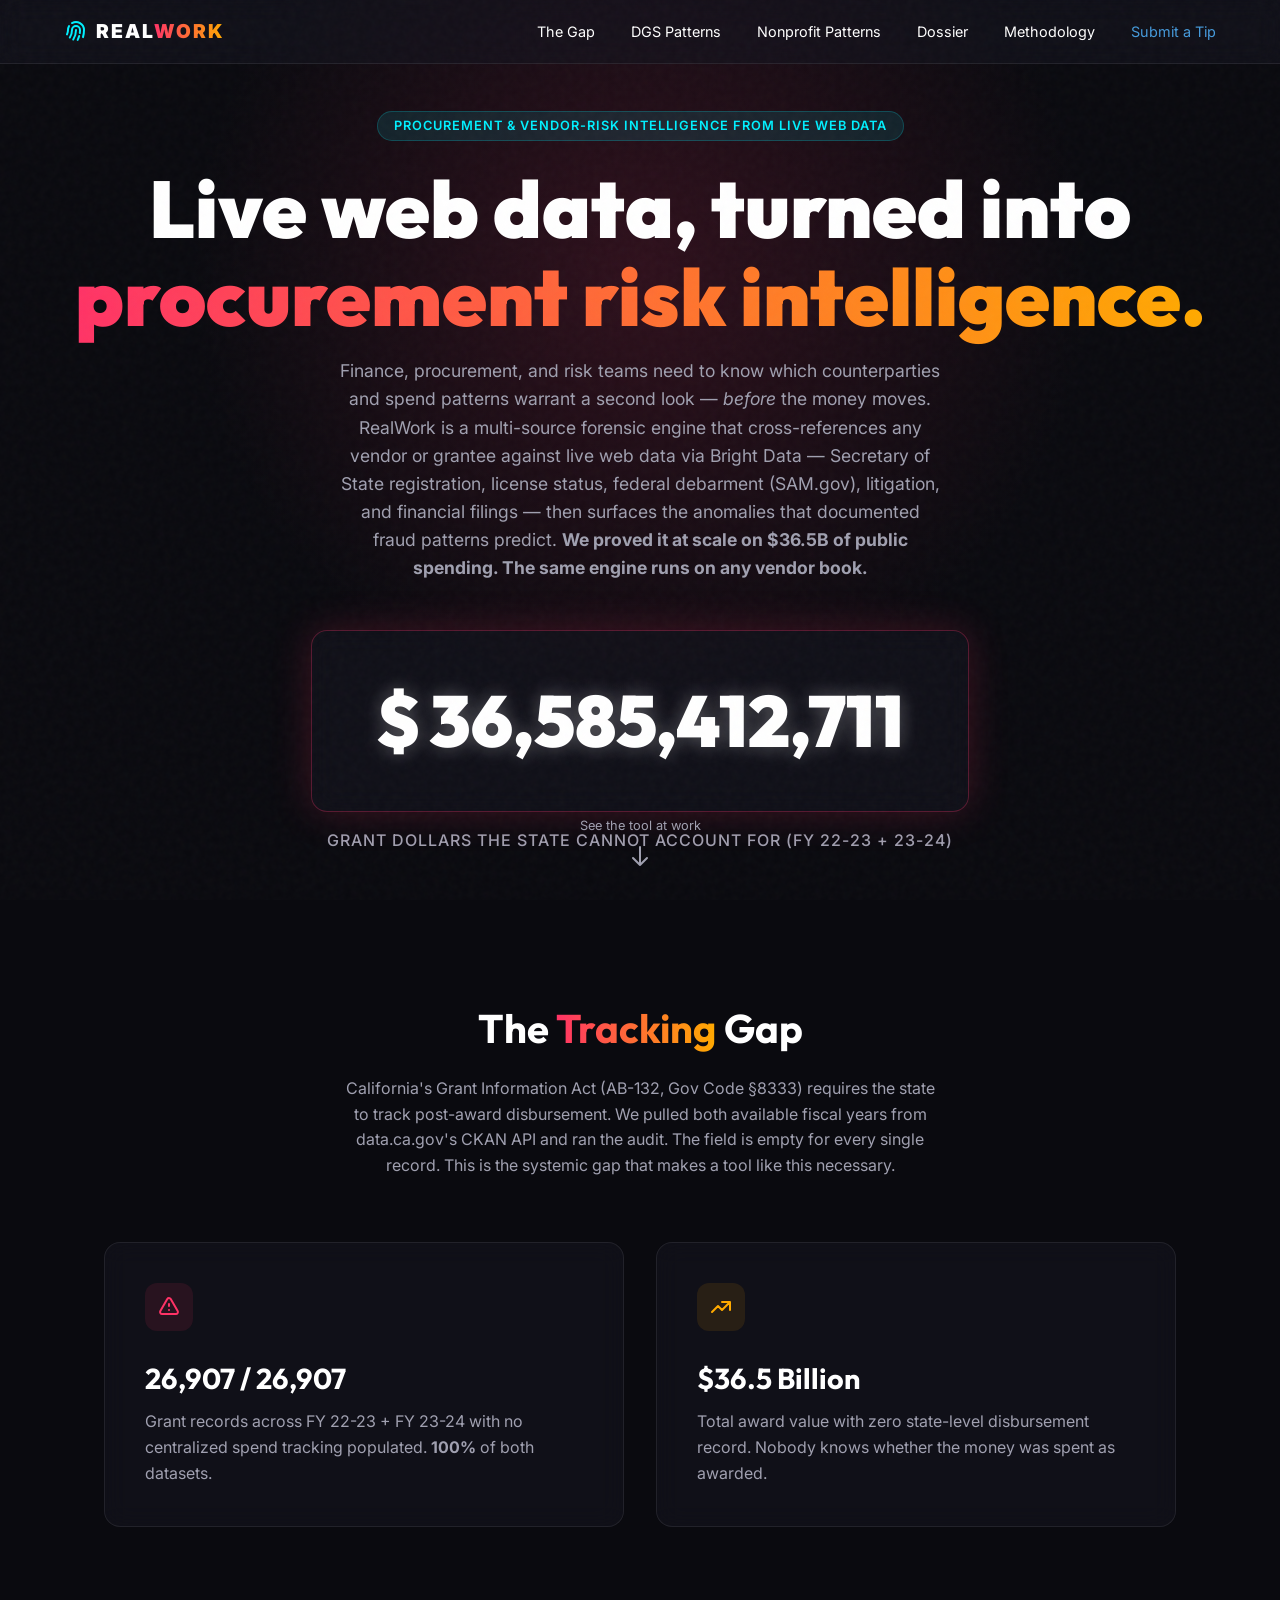
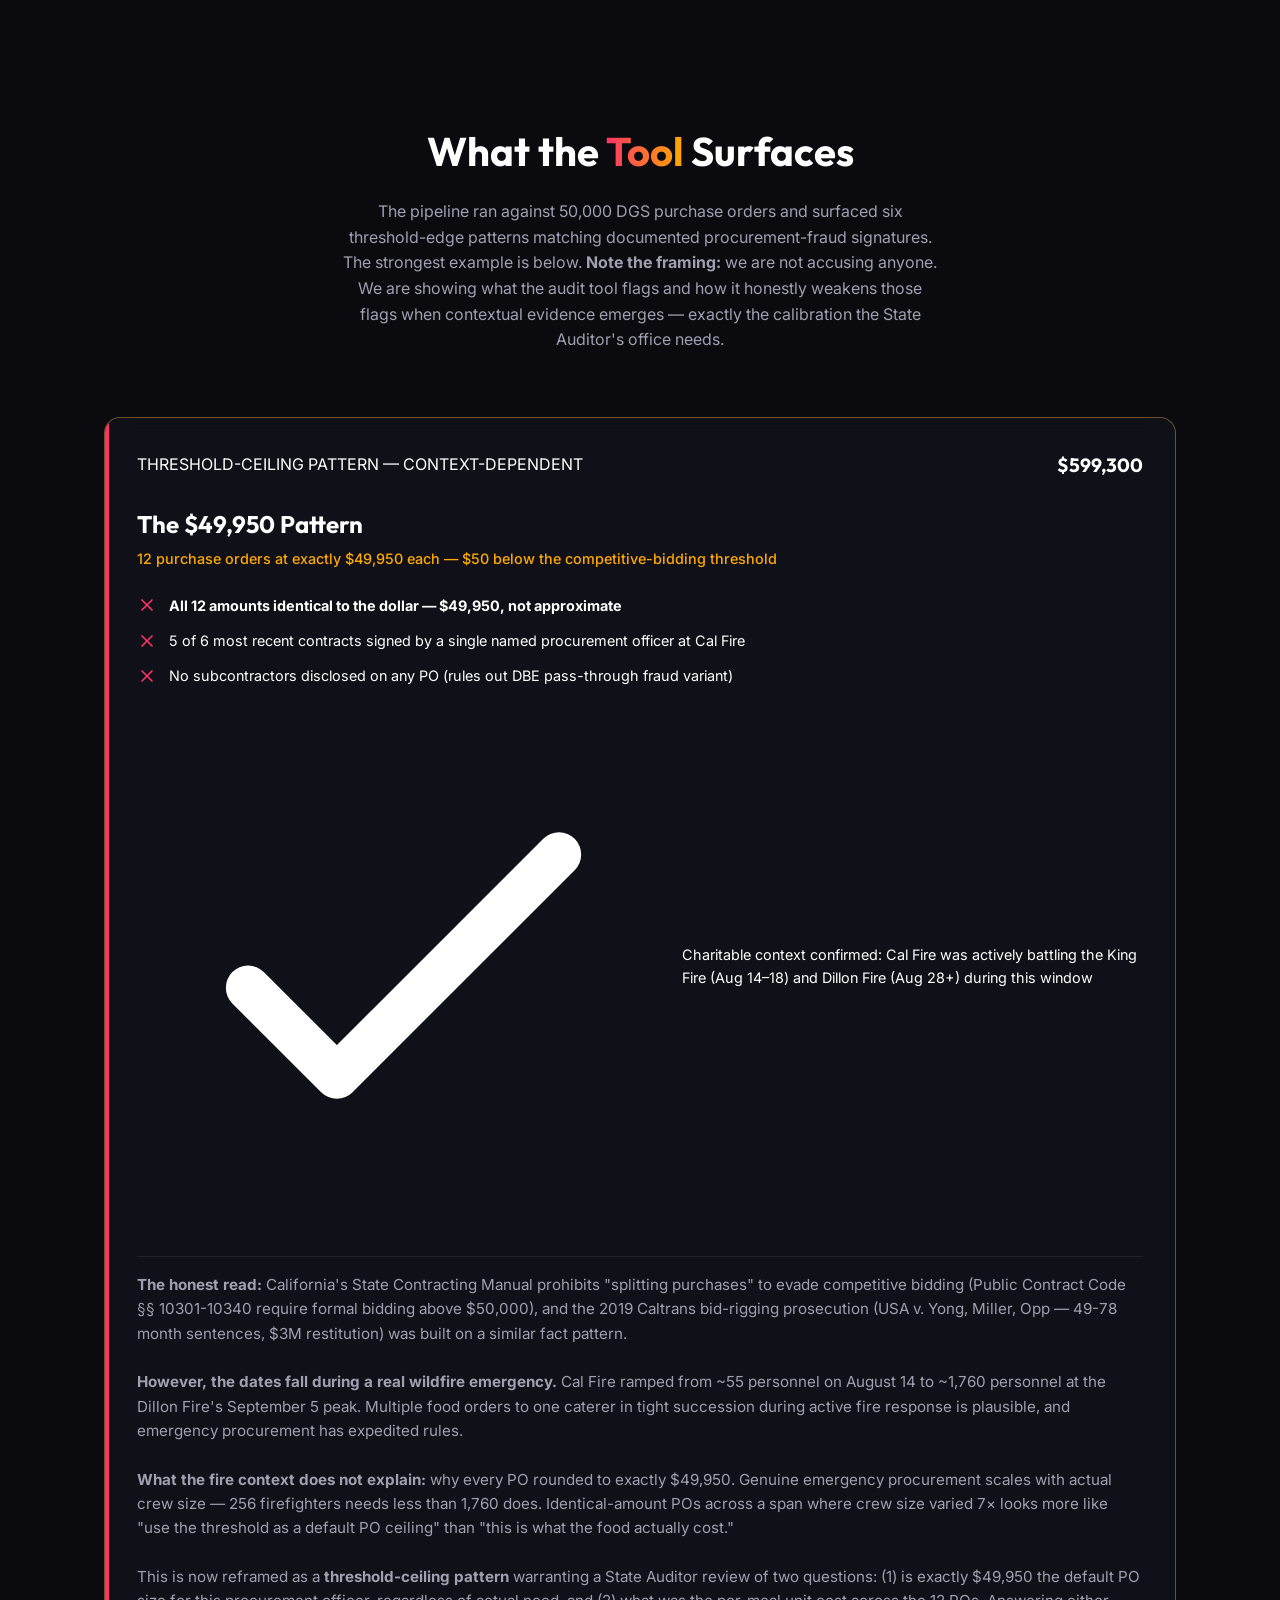
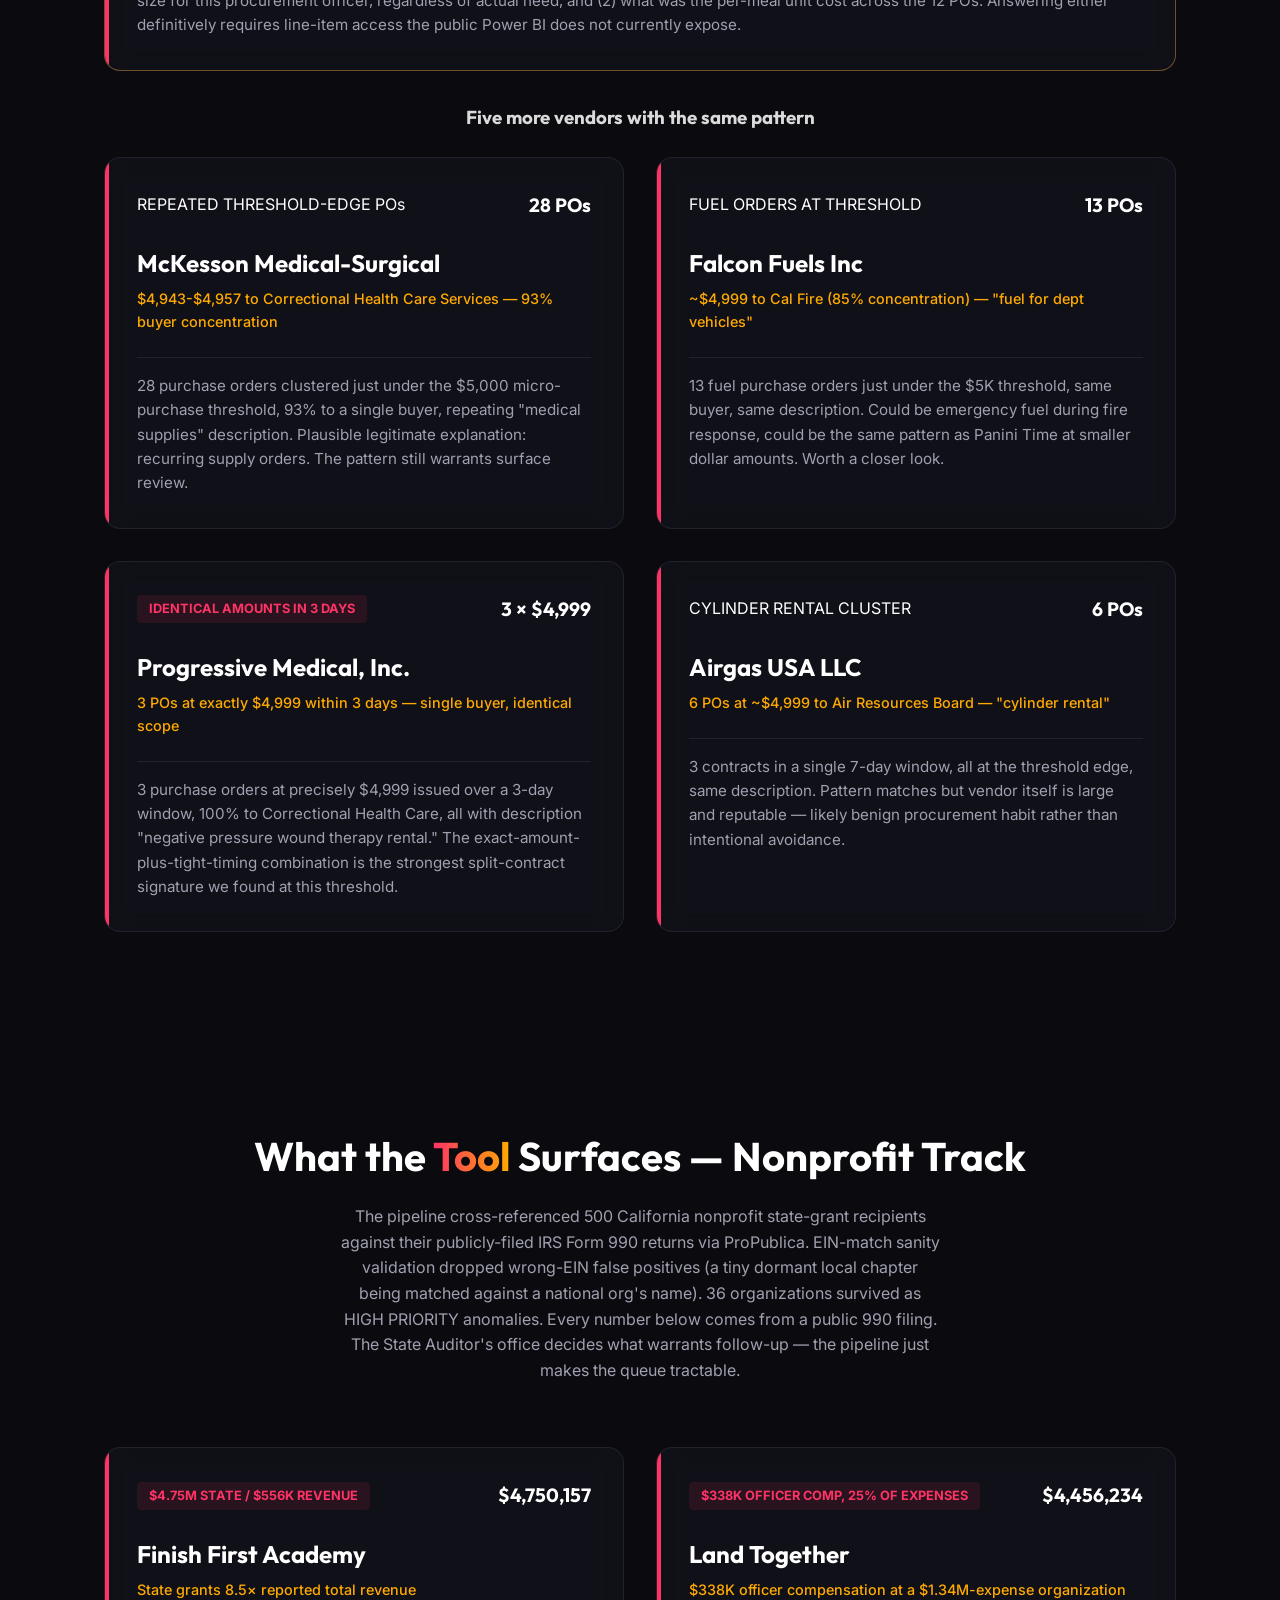
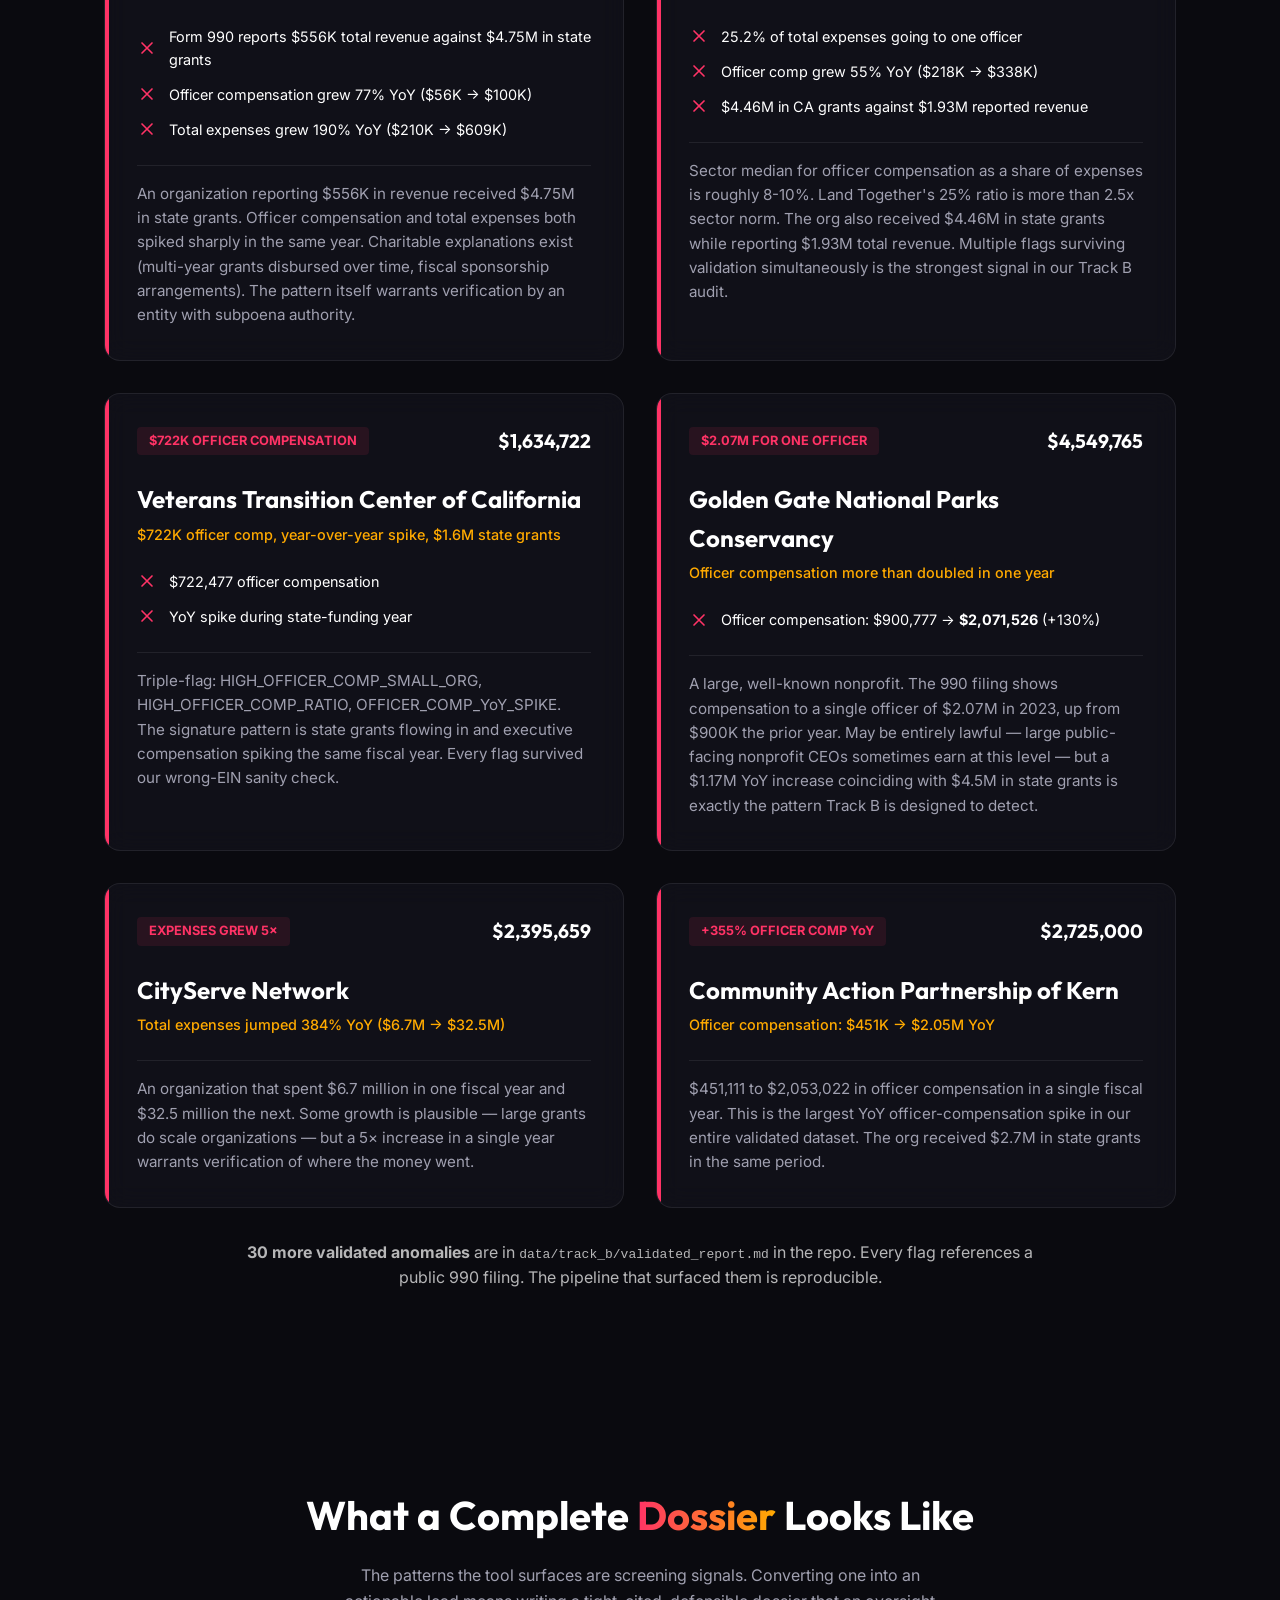
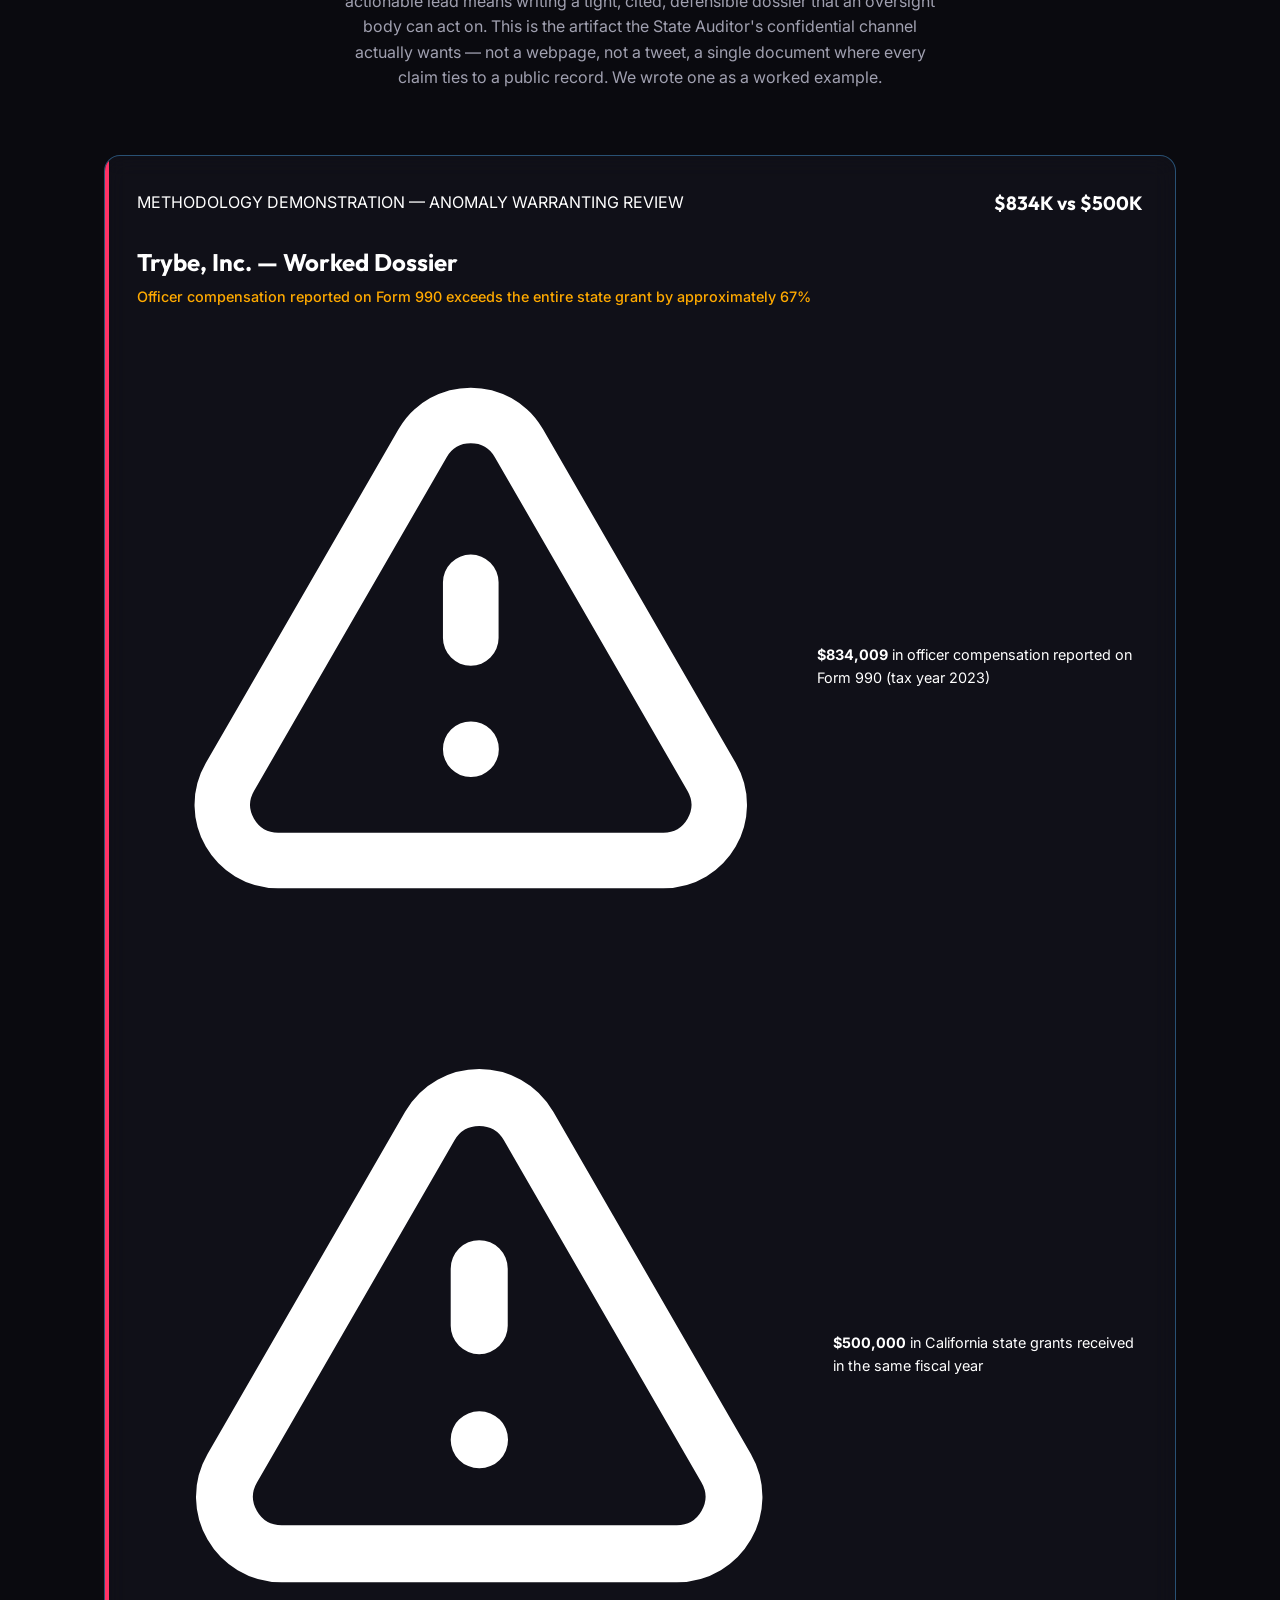
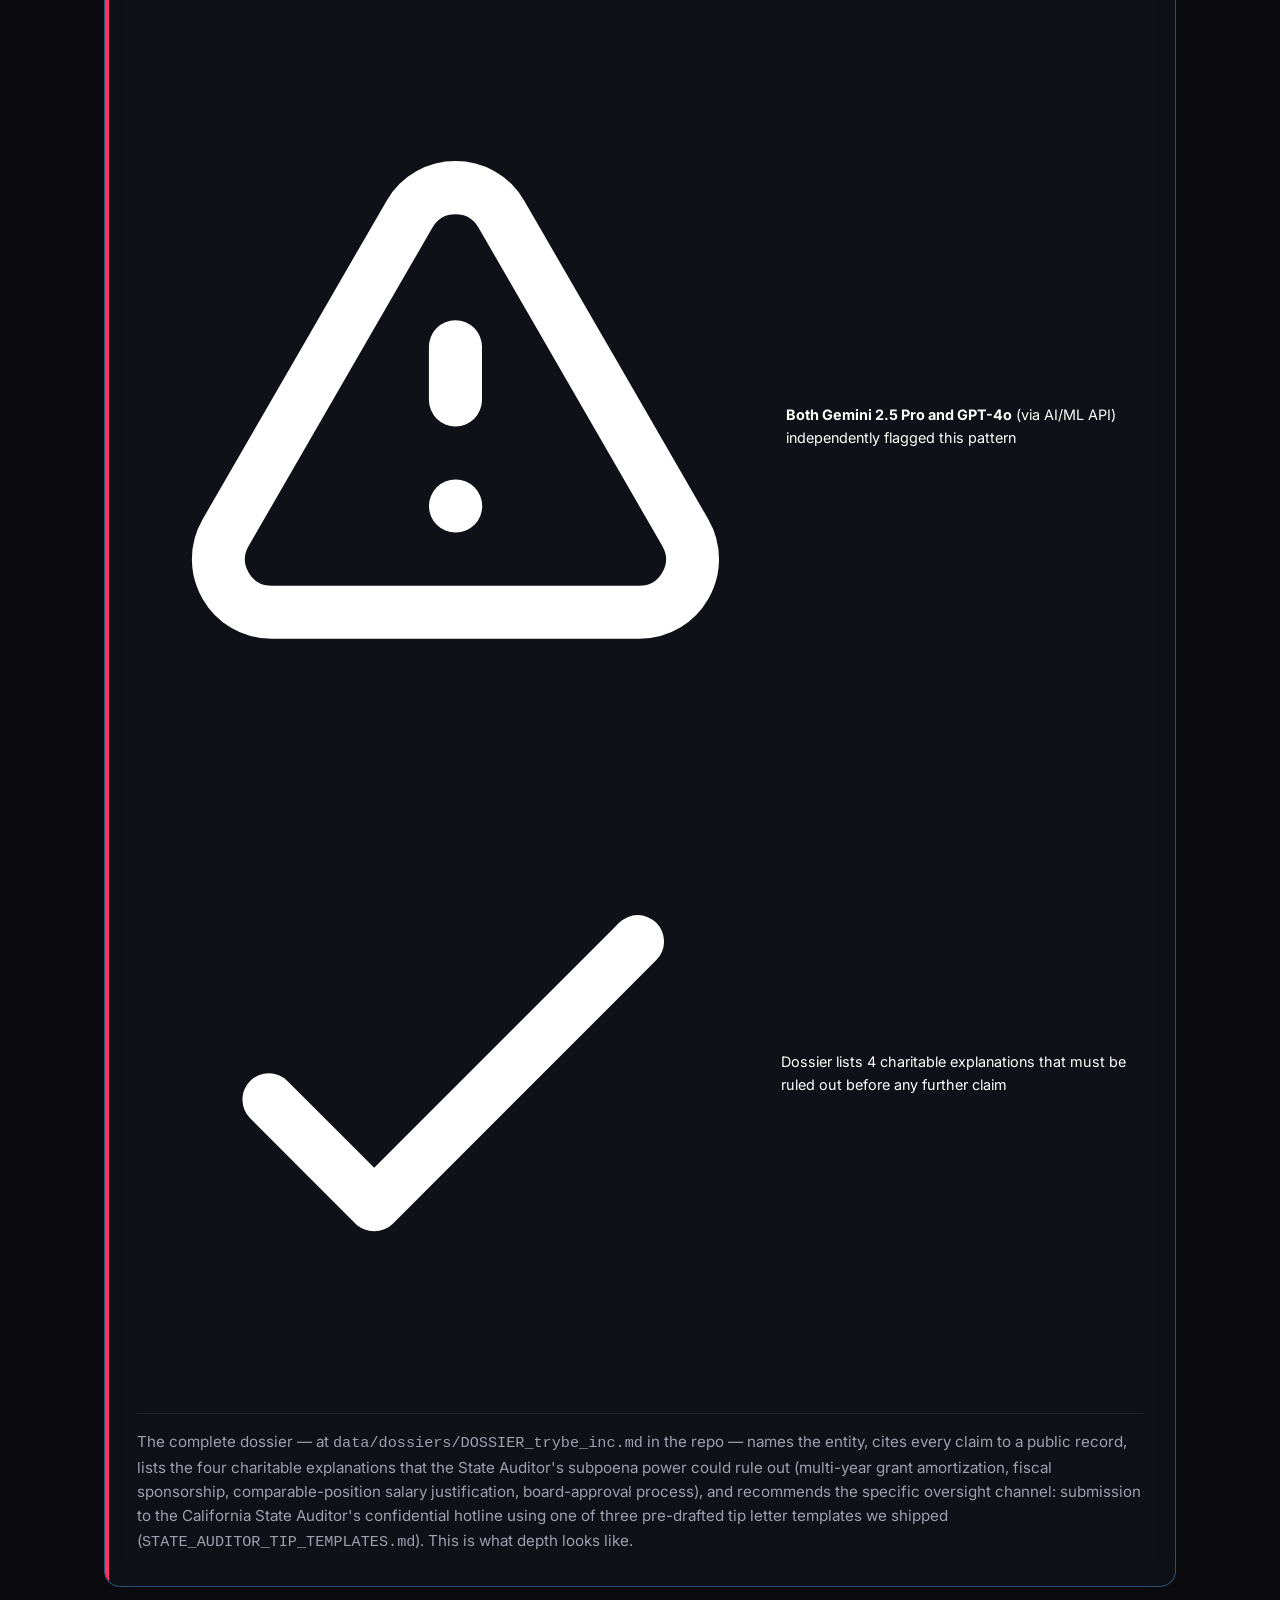
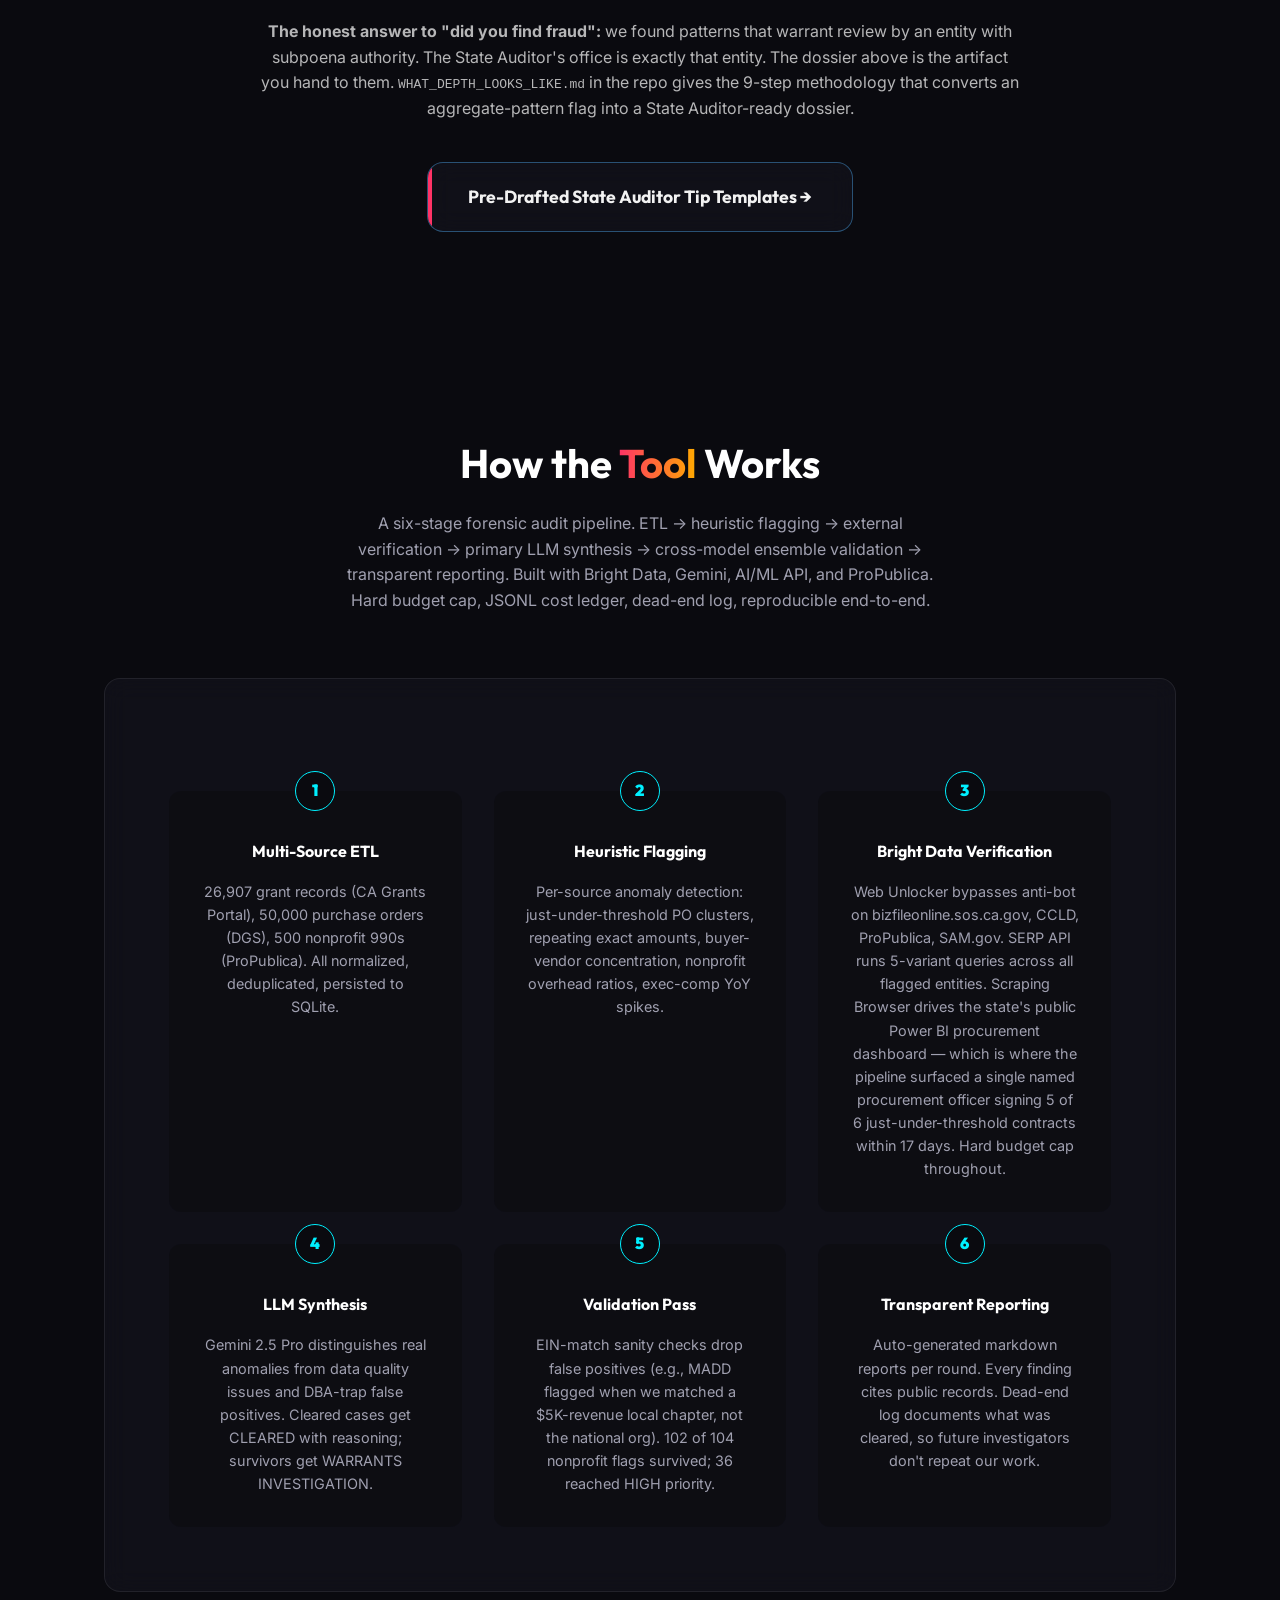
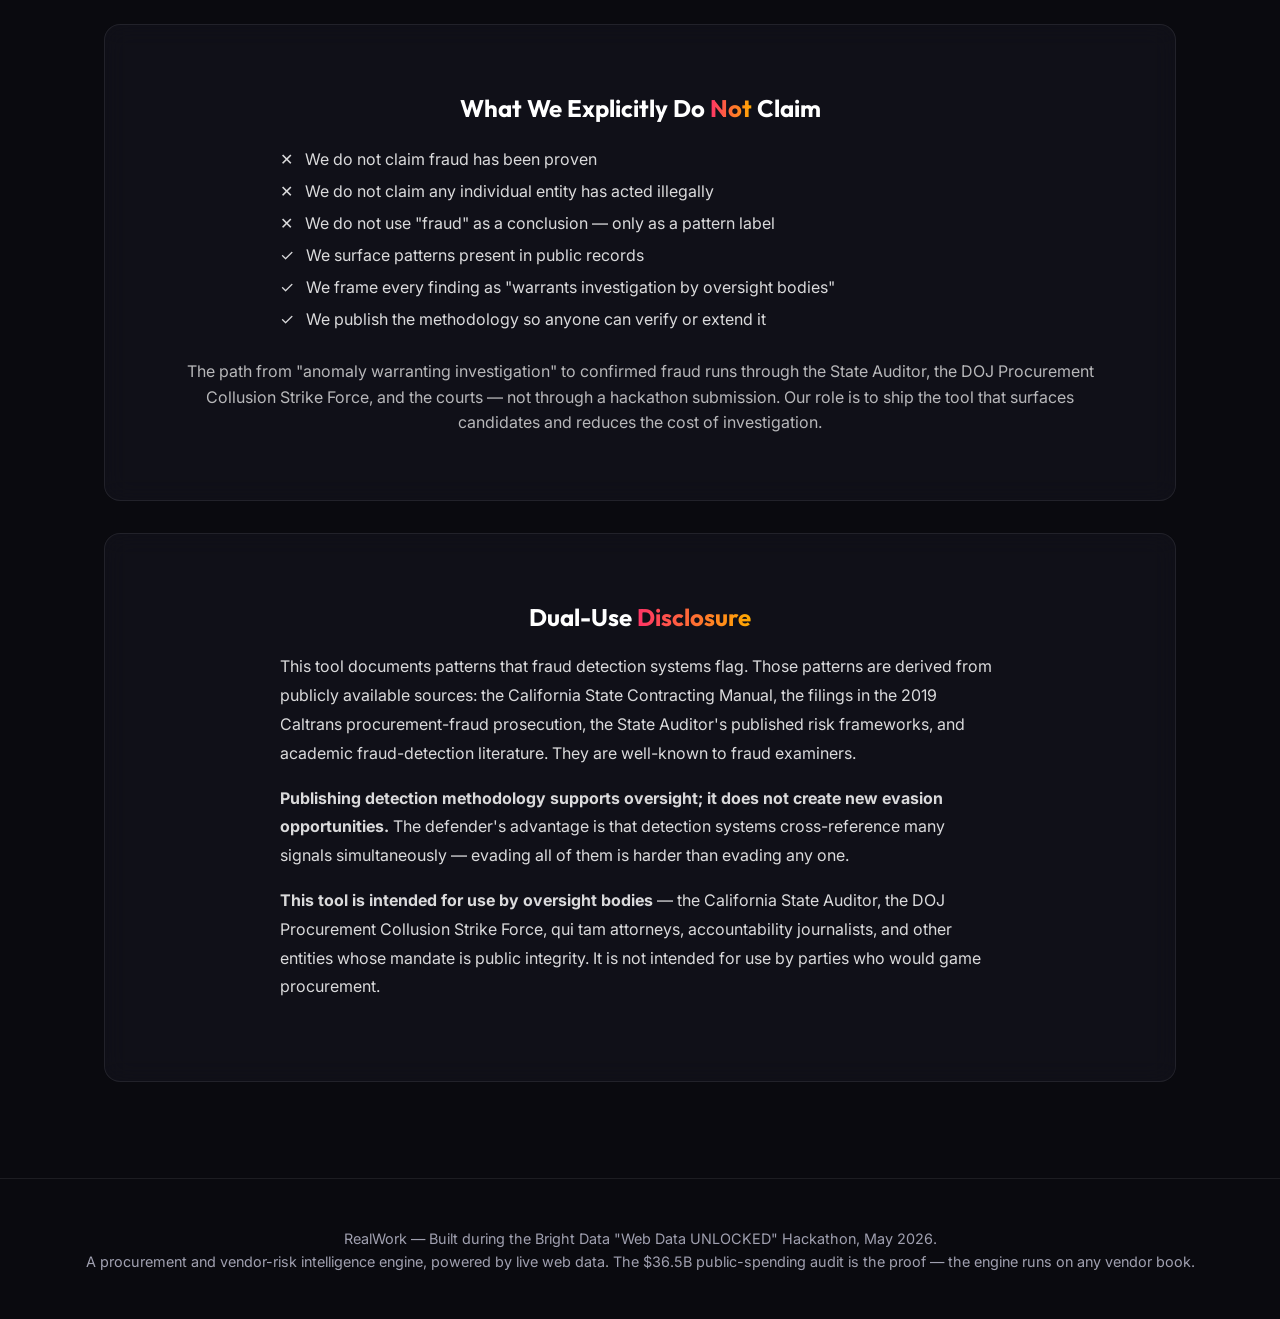
==== docs/index.html @ da5c126b "Reframe site for Track 2 (Finance & Market Intel); add /docs for GitHub Pages - Hero/footer/title re" ====
<!DOCTYPE html>
<html lang="en">
<head>
    <meta charset="UTF-8">
    <meta name="viewport" content="width=device-width, initial-scale=1.0">
    <title>RealWork — Procurement &amp; Vendor-Risk Intelligence from Live Web Data</title>

    <link rel="preconnect" href="https://fonts.googleapis.com">
    <link rel="preconnect" href="https://fonts.gstatic.com" crossorigin>
    <link href="https://fonts.googleapis.com/css2?family=Inter:wght@300;400;500;600;700&family=Outfit:wght@400;700;900&display=swap" rel="stylesheet">

    <link rel="stylesheet" href="style.css">
</head>
<body>
    <div class="grain-overlay"></div>

    <nav class="navbar glass">
        <div class="logo">
            <svg class="logo-icon" fill="none" stroke="currentColor" viewBox="0 0 24 24" xmlns="http://www.w3.org/2000/svg"><path stroke-linecap="round" stroke-linejoin="round" stroke-width="2" d="M12 11c0 3.517-1.009 6.799-2.753 9.571m-3.44-2.04l.054-.09A13.916 13.916 0 008 11a4 4 0 118 0c0 1.017-.07 2.019-.203 3m-2.118 6.844A21.88 21.88 0 0015.171 17m3.839 1.132c.645-2.266.99-4.659.99-7.132A8 8 0 008 4.07M3 15.364c.64-1.319 1-2.8 1-4.364 0-1.457.39-2.823 1.07-4"></path></svg>
            <span class="logo-text">REAL<span class="accent-text">WORK</span></span>
        </div>
        <div class="nav-links">
            <a href="#audit">The Gap</a>
            <a href="#lead">DGS Patterns</a>
            <a href="#patterns">Nonprofit Patterns</a>
            <a href="#dossier">Dossier</a>
            <a href="#methodology">Methodology</a>
            <a href="submit-a-tip.html" style="color: rgba(80,180,255,0.85);">Submit a Tip</a>
        </div>
    </nav>

    <header class="hero">
        <div class="hero-content">
            <div class="badge">PROCUREMENT &amp; VENDOR-RISK INTELLIGENCE FROM LIVE WEB DATA</div>
            <h1 class="hero-title">Live web data, turned into <span class="accent-text">procurement risk intelligence.</span></h1>
            <p class="hero-subtitle">Finance, procurement, and risk teams need to know which counterparties and spend patterns warrant a second look — <em>before</em> the money moves. RealWork is a multi-source forensic engine that cross-references any vendor or grantee against live web data via Bright Data — Secretary of State registration, license status, federal debarment (SAM.gov), litigation, and financial filings — then surfaces the anomalies that documented fraud patterns predict. <strong>We proved it at scale on $36.5B of public spending. The same engine runs on any vendor book.</strong></p>

            <div class="stat-container glass glow">
                <span class="stat-symbol">$</span>
                <span class="stat-number" id="counter" data-target="36585412711">0</span>
            </div>
            <p class="stat-label">Grant dollars the state cannot account for (FY 22-23 + 23-24)</p>
        </div>

        <div class="scroll-indicator">
            <p>See the tool at work</p>
            <svg class="scroll-arrow" fill="none" stroke="currentColor" viewBox="0 0 24 24"><path stroke-linecap="round" stroke-linejoin="round" stroke-width="2" d="M19 14l-7 7m0 0l-7-7m7 7V3"></path></svg>
        </div>
    </header>

    <section id="audit" class="section">
        <div class="section-header">
            <h2>The <span class="accent-text">Tracking</span> Gap</h2>
            <p>California's Grant Information Act (AB-132, Gov Code §8333) requires the state to track post-award disbursement. We pulled both available fiscal years from data.ca.gov's CKAN API and ran the audit. The field is empty for every single record. This is the systemic gap that makes a tool like this necessary.</p>
        </div>

        <div class="grid-2">
            <div class="card glass">
                <div class="card-icon red">
                    <svg fill="none" stroke="currentColor" viewBox="0 0 24 24"><path stroke-linecap="round" stroke-linejoin="round" stroke-width="2" d="M12 9v2m0 4h.01m-6.938 4h13.856c1.54 0 2.502-1.667 1.732-3L13.732 4c-.77-1.333-2.694-1.333-3.464 0L3.34 16c-.77 1.333.192 3 1.732 3z"></path></svg>
                </div>
                <h3>26,907 / 26,907</h3>
                <p>Grant records across FY 22-23 + FY 23-24 with no centralized spend tracking populated. <strong>100%</strong> of both datasets.</p>
            </div>

            <div class="card glass">
                <div class="card-icon amber">
                    <svg fill="none" stroke="currentColor" viewBox="0 0 24 24"><path stroke-linecap="round" stroke-linejoin="round" stroke-width="2" d="M13 7h8m0 0v8m0-8l-8 8-4-4-6 6"></path></svg>
                </div>
                <h3>$36.5 Billion</h3>
                <p>Total award value with zero state-level disbursement record. Nobody knows whether the money was spent as awarded.</p>
            </div>
        </div>
    </section>

    <section id="lead" class="section">
        <div class="section-header">
            <h2>What the <span class="accent-text">Tool</span> Surfaces</h2>
            <p>The pipeline ran against 50,000 DGS purchase orders and surfaced six threshold-edge patterns matching documented procurement-fraud signatures. The strongest example is below. <strong>Note the framing:</strong> we are not accusing anyone. We are showing what the audit tool flags and how it honestly weakens those flags when contextual evidence emerges — exactly the calibration the State Auditor's office needs.</p>
        </div>

        <div class="case-card glass" style="border-color: rgba(255,180,80,0.4);">
            <div class="case-header">
                <span class="tag warning">THRESHOLD-CEILING PATTERN — CONTEXT-DEPENDENT</span>
                <span class="amount">$599,300</span>
            </div>
            <h3>The $49,950 Pattern</h3>
            <p class="grant-type">12 purchase orders at exactly $49,950 each — $50 below the competitive-bidding threshold</p>

            <div class="evidence-list">
                <div class="evidence-item fail">
                    <svg fill="none" stroke="currentColor" viewBox="0 0 24 24"><path stroke-linecap="round" stroke-linejoin="round" stroke-width="2" d="M6 18L18 6M6 6l12 12"></path></svg>
                    <span><strong>All 12 amounts identical to the dollar — $49,950, not approximate</strong></span>
                </div>
                <div class="evidence-item fail">
                    <svg fill="none" stroke="currentColor" viewBox="0 0 24 24"><path stroke-linecap="round" stroke-linejoin="round" stroke-width="2" d="M6 18L18 6M6 6l12 12"></path></svg>
                    <span>5 of 6 most recent contracts signed by a single named procurement officer at Cal Fire</span>
                </div>
                <div class="evidence-item fail">
                    <svg fill="none" stroke="currentColor" viewBox="0 0 24 24"><path stroke-linecap="round" stroke-linejoin="round" stroke-width="2" d="M6 18L18 6M6 6l12 12"></path></svg>
                    <span>No subcontractors disclosed on any PO (rules out DBE pass-through fraud variant)</span>
                </div>
                <div class="evidence-item success">
                    <svg fill="none" stroke="currentColor" viewBox="0 0 24 24"><path stroke-linecap="round" stroke-linejoin="round" stroke-width="2" d="M5 13l4 4L19 7"></path></svg>
                    <span>Charitable context confirmed: Cal Fire was actively battling the King Fire (Aug 14–18) and Dillon Fire (Aug 28+) during this window</span>
                </div>
            </div>
            <p class="summary">
                <strong>The honest read:</strong> California's State Contracting Manual prohibits "splitting purchases" to evade competitive bidding (Public Contract Code §§ 10301-10340 require formal bidding above $50,000), and the 2019 Caltrans bid-rigging prosecution (USA v. Yong, Miller, Opp — 49-78 month sentences, $3M restitution) was built on a similar fact pattern.
                <br><br>
                <strong>However, the dates fall during a real wildfire emergency.</strong> Cal Fire ramped from ~55 personnel on August 14 to ~1,760 personnel at the Dillon Fire's September 5 peak. Multiple food orders to one caterer in tight succession during active fire response is plausible, and emergency procurement has expedited rules.
                <br><br>
                <strong>What the fire context does not explain:</strong> why every PO rounded to exactly $49,950. Genuine emergency procurement scales with actual crew size — 256 firefighters needs less than 1,760 does. Identical-amount POs across a span where crew size varied 7× looks more like "use the threshold as a default PO ceiling" than "this is what the food actually cost."
                <br><br>
                This is now reframed as a <strong>threshold-ceiling pattern</strong> warranting a State Auditor review of two questions: (1) is exactly $49,950 the default PO size for this procurement officer, regardless of actual need, and (2) what was the per-meal unit cost across the 12 POs. Answering either definitively requires line-item access the public Power BI does not currently expose.
            </p>
        </div>

        <div style="margin-top: 2rem;">
            <h3 style="text-align: center; font-family: 'Outfit', sans-serif; font-weight: 700; margin-bottom: 1.5rem; color: rgba(255,255,255,0.85);">Five more vendors with the same pattern</h3>
            <div class="grid-2 case-studies">

                <div class="case-card glass">
                    <div class="case-header">
                        <span class="tag warning">REPEATED THRESHOLD-EDGE POs</span>
                        <span class="amount">28 POs</span>
                    </div>
                    <h3>McKesson Medical-Surgical</h3>
                    <p class="grant-type">$4,943-$4,957 to Correctional Health Care Services — 93% buyer concentration</p>
                    <p class="summary">28 purchase orders clustered just under the $5,000 micro-purchase threshold, 93% to a single buyer, repeating "medical supplies" description. Plausible legitimate explanation: recurring supply orders. The pattern still warrants surface review.</p>
                </div>

                <div class="case-card glass">
                    <div class="case-header">
                        <span class="tag warning">FUEL ORDERS AT THRESHOLD</span>
                        <span class="amount">13 POs</span>
                    </div>
                    <h3>Falcon Fuels Inc</h3>
                    <p class="grant-type">~$4,999 to Cal Fire (85% concentration) — "fuel for dept vehicles"</p>
                    <p class="summary">13 fuel purchase orders just under the $5K threshold, same buyer, same description. Could be emergency fuel during fire response, could be the same pattern as Panini Time at smaller dollar amounts. Worth a closer look.</p>
                </div>

                <div class="case-card glass">
                    <div class="case-header">
                        <span class="tag danger">IDENTICAL AMOUNTS IN 3 DAYS</span>
                        <span class="amount">3 × $4,999</span>
                    </div>
                    <h3>Progressive Medical, Inc.</h3>
                    <p class="grant-type">3 POs at exactly $4,999 within 3 days — single buyer, identical scope</p>
                    <p class="summary">3 purchase orders at precisely $4,999 issued over a 3-day window, 100% to Correctional Health Care, all with description "negative pressure wound therapy rental." The exact-amount-plus-tight-timing combination is the strongest split-contract signature we found at this threshold.</p>
                </div>

                <div class="case-card glass">
                    <div class="case-header">
                        <span class="tag warning">CYLINDER RENTAL CLUSTER</span>
                        <span class="amount">6 POs</span>
                    </div>
                    <h3>Airgas USA LLC</h3>
                    <p class="grant-type">6 POs at ~$4,999 to Air Resources Board — "cylinder rental"</p>
                    <p class="summary">3 contracts in a single 7-day window, all at the threshold edge, same description. Pattern matches but vendor itself is large and reputable — likely benign procurement habit rather than intentional avoidance.</p>
                </div>
            </div>
        </div>
    </section>

    <section id="patterns" class="section">
        <div class="section-header">
            <h2>What the <span class="accent-text">Tool</span> Surfaces — Nonprofit Track</h2>
            <p>The pipeline cross-referenced 500 California nonprofit state-grant recipients against their publicly-filed IRS Form 990 returns via ProPublica. EIN-match sanity validation dropped wrong-EIN false positives (a tiny dormant local chapter being matched against a national org's name). 36 organizations survived as HIGH PRIORITY anomalies. Every number below comes from a public 990 filing. The State Auditor's office decides what warrants follow-up — the pipeline just makes the queue tractable.</p>
        </div>

        <div class="grid-2 case-studies">

            <div class="case-card glass">
                <div class="case-header">
                    <span class="tag danger">$4.75M STATE / $556K REVENUE</span>
                    <span class="amount">$4,750,157</span>
                </div>
                <h3>Finish First Academy</h3>
                <p class="grant-type">State grants 8.5× reported total revenue</p>
                <div class="evidence-list">
                    <div class="evidence-item fail">
                        <svg fill="none" stroke="currentColor" viewBox="0 0 24 24"><path stroke-linecap="round" stroke-linejoin="round" stroke-width="2" d="M6 18L18 6M6 6l12 12"></path></svg>
                        <span>Form 990 reports $556K total revenue against $4.75M in state grants</span>
                    </div>
                    <div class="evidence-item fail">
                        <svg fill="none" stroke="currentColor" viewBox="0 0 24 24"><path stroke-linecap="round" stroke-linejoin="round" stroke-width="2" d="M6 18L18 6M6 6l12 12"></path></svg>
                        <span>Officer compensation grew 77% YoY ($56K → $100K)</span>
                    </div>
                    <div class="evidence-item fail">
                        <svg fill="none" stroke="currentColor" viewBox="0 0 24 24"><path stroke-linecap="round" stroke-linejoin="round" stroke-width="2" d="M6 18L18 6M6 6l12 12"></path></svg>
                        <span>Total expenses grew 190% YoY ($210K → $609K)</span>
                    </div>
                </div>
                <p class="summary">An organization reporting $556K in revenue received $4.75M in state grants. Officer compensation and total expenses both spiked sharply in the same year. Charitable explanations exist (multi-year grants disbursed over time, fiscal sponsorship arrangements). The pattern itself warrants verification by an entity with subpoena authority.</p>
            </div>

            <div class="case-card glass">
                <div class="case-header">
                    <span class="tag danger">$338K OFFICER COMP, 25% OF EXPENSES</span>
                    <span class="amount">$4,456,234</span>
                </div>
                <h3>Land Together</h3>
                <p class="grant-type">$338K officer compensation at a $1.34M-expense organization</p>
                <div class="evidence-list">
                    <div class="evidence-item fail">
                        <svg fill="none" stroke="currentColor" viewBox="0 0 24 24"><path stroke-linecap="round" stroke-linejoin="round" stroke-width="2" d="M6 18L18 6M6 6l12 12"></path></svg>
                        <span>25.2% of total expenses going to one officer</span>
                    </div>
                    <div class="evidence-item fail">
                        <svg fill="none" stroke="currentColor" viewBox="0 0 24 24"><path stroke-linecap="round" stroke-linejoin="round" stroke-width="2" d="M6 18L18 6M6 6l12 12"></path></svg>
                        <span>Officer comp grew 55% YoY ($218K → $338K)</span>
                    </div>
                    <div class="evidence-item fail">
                        <svg fill="none" stroke="currentColor" viewBox="0 0 24 24"><path stroke-linecap="round" stroke-linejoin="round" stroke-width="2" d="M6 18L18 6M6 6l12 12"></path></svg>
                        <span>$4.46M in CA grants against $1.93M reported revenue</span>
                    </div>
                </div>
                <p class="summary">Sector median for officer compensation as a share of expenses is roughly 8-10%. Land Together's 25% ratio is more than 2.5x sector norm. The org also received $4.46M in state grants while reporting $1.93M total revenue. Multiple flags surviving validation simultaneously is the strongest signal in our Track B audit.</p>
            </div>

            <div class="case-card glass">
                <div class="case-header">
                    <span class="tag danger">$722K OFFICER COMPENSATION</span>
                    <span class="amount">$1,634,722</span>
                </div>
                <h3>Veterans Transition Center of California</h3>
                <p class="grant-type">$722K officer comp, year-over-year spike, $1.6M state grants</p>
                <div class="evidence-list">
                    <div class="evidence-item fail">
                        <svg fill="none" stroke="currentColor" viewBox="0 0 24 24"><path stroke-linecap="round" stroke-linejoin="round" stroke-width="2" d="M6 18L18 6M6 6l12 12"></path></svg>
                        <span>$722,477 officer compensation</span>
                    </div>
                    <div class="evidence-item fail">
                        <svg fill="none" stroke="currentColor" viewBox="0 0 24 24"><path stroke-linecap="round" stroke-linejoin="round" stroke-width="2" d="M6 18L18 6M6 6l12 12"></path></svg>
                        <span>YoY spike during state-funding year</span>
                    </div>
                </div>
                <p class="summary">Triple-flag: HIGH_OFFICER_COMP_SMALL_ORG, HIGH_OFFICER_COMP_RATIO, OFFICER_COMP_YoY_SPIKE. The signature pattern is state grants flowing in and executive compensation spiking the same fiscal year. Every flag survived our wrong-EIN sanity check.</p>
            </div>

            <div class="case-card glass">
                <div class="case-header">
                    <span class="tag danger">$2.07M FOR ONE OFFICER</span>
                    <span class="amount">$4,549,765</span>
                </div>
                <h3>Golden Gate National Parks Conservancy</h3>
                <p class="grant-type">Officer compensation more than doubled in one year</p>
                <div class="evidence-list">
                    <div class="evidence-item fail">
                        <svg fill="none" stroke="currentColor" viewBox="0 0 24 24"><path stroke-linecap="round" stroke-linejoin="round" stroke-width="2" d="M6 18L18 6M6 6l12 12"></path></svg>
                        <span>Officer compensation: $900,777 → <strong>$2,071,526</strong> (+130%)</span>
                    </div>
                </div>
                <p class="summary">A large, well-known nonprofit. The 990 filing shows compensation to a single officer of $2.07M in 2023, up from $900K the prior year. May be entirely lawful — large public-facing nonprofit CEOs sometimes earn at this level — but a $1.17M YoY increase coinciding with $4.5M in state grants is exactly the pattern Track B is designed to detect.</p>
            </div>

            <div class="case-card glass">
                <div class="case-header">
                    <span class="tag danger">EXPENSES GREW 5×</span>
                    <span class="amount">$2,395,659</span>
                </div>
                <h3>CityServe Network</h3>
                <p class="grant-type">Total expenses jumped 384% YoY ($6.7M → $32.5M)</p>
                <p class="summary">An organization that spent $6.7 million in one fiscal year and $32.5 million the next. Some growth is plausible — large grants do scale organizations — but a 5× increase in a single year warrants verification of where the money went.</p>
            </div>

            <div class="case-card glass">
                <div class="case-header">
                    <span class="tag danger">+355% OFFICER COMP YoY</span>
                    <span class="amount">$2,725,000</span>
                </div>
                <h3>Community Action Partnership of Kern</h3>
                <p class="grant-type">Officer compensation: $451K → $2.05M YoY</p>
                <p class="summary">$451,111 to $2,053,022 in officer compensation in a single fiscal year. This is the largest YoY officer-compensation spike in our entire validated dataset. The org received $2.7M in state grants in the same period.</p>
            </div>
        </div>

        <p style="text-align: center; margin-top: 2rem; color: rgba(255,255,255,0.7); max-width: 800px; margin-left: auto; margin-right: auto;">
            <strong>30 more validated anomalies</strong> are in <code>data/track_b/validated_report.md</code> in the repo. Every flag references a public 990 filing. The pipeline that surfaced them is reproducible.
        </p>
    </section>

    <section id="dossier" class="section">
        <div class="section-header">
            <h2>What a Complete <span class="accent-text">Dossier</span> Looks Like</h2>
            <p>The patterns the tool surfaces are screening signals. Converting one into an actionable lead means writing a tight, cited, defensible dossier that an oversight body can act on. This is the artifact the State Auditor's confidential channel actually wants — not a webpage, not a tweet, a single document where every claim ties to a public record. We wrote one as a worked example.</p>
        </div>

        <div class="case-card glass" style="border-color: rgba(80,180,255,0.4);">
            <div class="case-header">
                <span class="tag warning">METHODOLOGY DEMONSTRATION — ANOMALY WARRANTING REVIEW</span>
                <span class="amount">$834K vs $500K</span>
            </div>
            <h3>Trybe, Inc. — Worked Dossier</h3>
            <p class="grant-type">Officer compensation reported on Form 990 exceeds the entire state grant by approximately 67%</p>

            <div class="evidence-list">
                <div class="evidence-item warning">
                    <svg fill="none" stroke="currentColor" viewBox="0 0 24 24"><path stroke-linecap="round" stroke-linejoin="round" stroke-width="2" d="M12 9v2m0 4h.01m-6.938 4h13.856c1.54 0 2.502-1.667 1.732-3L13.732 4c-.77-1.333-2.694-1.333-3.464 0L3.34 16c-.77 1.333.192 3 1.732 3z"></path></svg>
                    <span><strong>$834,009</strong> in officer compensation reported on Form 990 (tax year 2023)</span>
                </div>
                <div class="evidence-item warning">
                    <svg fill="none" stroke="currentColor" viewBox="0 0 24 24"><path stroke-linecap="round" stroke-linejoin="round" stroke-width="2" d="M12 9v2m0 4h.01m-6.938 4h13.856c1.54 0 2.502-1.667 1.732-3L13.732 4c-.77-1.333-2.694-1.333-3.464 0L3.34 16c-.77 1.333.192 3 1.732 3z"></path></svg>
                    <span><strong>$500,000</strong> in California state grants received in the same fiscal year</span>
                </div>
                <div class="evidence-item warning">
                    <svg fill="none" stroke="currentColor" viewBox="0 0 24 24"><path stroke-linecap="round" stroke-linejoin="round" stroke-width="2" d="M12 9v2m0 4h.01m-6.938 4h13.856c1.54 0 2.502-1.667 1.732-3L13.732 4c-.77-1.333-2.694-1.333-3.464 0L3.34 16c-.77 1.333.192 3 1.732 3z"></path></svg>
                    <span><strong>Both Gemini 2.5 Pro and GPT-4o</strong> (via AI/ML API) independently flagged this pattern</span>
                </div>
                <div class="evidence-item success">
                    <svg fill="none" stroke="currentColor" viewBox="0 0 24 24"><path stroke-linecap="round" stroke-linejoin="round" stroke-width="2" d="M5 13l4 4L19 7"></path></svg>
                    <span>Dossier lists 4 charitable explanations that must be ruled out before any further claim</span>
                </div>
            </div>
            <p class="summary">
                The complete dossier — at <code>data/dossiers/DOSSIER_trybe_inc.md</code> in the repo — names the entity, cites every claim to a public record, lists the four charitable explanations that the State Auditor's subpoena power could rule out (multi-year grant amortization, fiscal sponsorship, comparable-position salary justification, board-approval process), and recommends the specific oversight channel: submission to the California State Auditor's confidential hotline using one of three pre-drafted tip letter templates we shipped (<code>STATE_AUDITOR_TIP_TEMPLATES.md</code>). This is what depth looks like.
            </p>
        </div>

        <p style="text-align: center; margin-top: 2rem; color: rgba(255,255,255,0.7); max-width: 760px; margin-left: auto; margin-right: auto;">
            <strong>The honest answer to "did you find fraud":</strong> we found patterns that warrant review by an entity with subpoena authority. The State Auditor's office is exactly that entity. The dossier above is the artifact you hand to them. <code>WHAT_DEPTH_LOOKS_LIKE.md</code> in the repo gives the 9-step methodology that converts an aggregate-pattern flag into a State Auditor-ready dossier.
        </p>

        <div style="text-align: center; margin-top: 2.5rem;">
            <a href="submit-a-tip.html" class="case-card glass" style="display: inline-block; padding: 1.25rem 2.5rem; text-decoration: none; color: rgba(255,255,255,0.95); font-family: 'Outfit', sans-serif; font-weight: 700; font-size: 1.1rem; border-color: rgba(80,180,255,0.4);">
                Pre-Drafted State Auditor Tip Templates →
            </a>
        </div>
    </section>

    <section id="methodology" class="section">
        <div class="section-header">
            <h2>How the <span class="accent-text">Tool</span> Works</h2>
            <p>A six-stage forensic audit pipeline. ETL → heuristic flagging → external verification → primary LLM synthesis → cross-model ensemble validation → transparent reporting. Built with Bright Data, Gemini, AI/ML API, and ProPublica. Hard budget cap, JSONL cost ledger, dead-end log, reproducible end-to-end.</p>
        </div>

        <div class="methodology-card glass">
            <div class="methodology-grid">
                <div class="method-step">
                    <div class="step-num">1</div>
                    <h4>Multi-Source ETL</h4>
                    <p>26,907 grant records (CA Grants Portal), 50,000 purchase orders (DGS), 500 nonprofit 990s (ProPublica). All normalized, deduplicated, persisted to SQLite.</p>
                </div>
                <div class="method-step">
                    <div class="step-num">2</div>
                    <h4>Heuristic Flagging</h4>
                    <p>Per-source anomaly detection: just-under-threshold PO clusters, repeating exact amounts, buyer-vendor concentration, nonprofit overhead ratios, exec-comp YoY spikes.</p>
                </div>
                <div class="method-step">
                    <div class="step-num">3</div>
                    <h4>Bright Data Verification</h4>
                    <p>Web Unlocker bypasses anti-bot on bizfileonline.sos.ca.gov, CCLD, ProPublica, SAM.gov. SERP API runs 5-variant queries across all flagged entities. Scraping Browser drives the state's public Power BI procurement dashboard — which is where the pipeline surfaced a single named procurement officer signing 5 of 6 just-under-threshold contracts within 17 days. Hard budget cap throughout.</p>
                </div>
                <div class="method-step">
                    <div class="step-num">4</div>
                    <h4>LLM Synthesis</h4>
                    <p>Gemini 2.5 Pro distinguishes real anomalies from data quality issues and DBA-trap false positives. Cleared cases get CLEARED with reasoning; survivors get WARRANTS INVESTIGATION.</p>
                </div>
                <div class="method-step">
                    <div class="step-num">5</div>
                    <h4>Validation Pass</h4>
                    <p>EIN-match sanity checks drop false positives (e.g., MADD flagged when we matched a $5K-revenue local chapter, not the national org). 102 of 104 nonprofit flags survived; 36 reached HIGH priority.</p>
                </div>
                <div class="method-step">
                    <div class="step-num">6</div>
                    <h4>Transparent Reporting</h4>
                    <p>Auto-generated markdown reports per round. Every finding cites public records. Dead-end log documents what was cleared, so future investigators don't repeat our work.</p>
                </div>
            </div>
        </div>

        <div class="methodology-card glass" style="margin-top: 2rem;">
            <h2>What We Explicitly Do <span class="accent-text">Not</span> Claim</h2>
            <ul style="text-align: left; max-width: 720px; margin: 1rem auto; line-height: 2; color: rgba(255,255,255,0.85); list-style: none; padding: 0;">
                <li>✕ &nbsp; We do not claim fraud has been proven</li>
                <li>✕ &nbsp; We do not claim any individual entity has acted illegally</li>
                <li>✕ &nbsp; We do not use "fraud" as a conclusion — only as a pattern label</li>
                <li>✓ &nbsp; We surface patterns present in public records</li>
                <li>✓ &nbsp; We frame every finding as "warrants investigation by oversight bodies"</li>
                <li>✓ &nbsp; We publish the methodology so anyone can verify or extend it</li>
            </ul>
            <p style="text-align: center; margin-top: 1.5rem; color: rgba(255,255,255,0.7);">
                The path from "anomaly warranting investigation" to confirmed fraud runs through the State Auditor, the DOJ Procurement Collusion Strike Force, and the courts — not through a hackathon submission. Our role is to ship the tool that surfaces candidates and reduces the cost of investigation.
            </p>
        </div>

        <div class="methodology-card glass" style="margin-top: 2rem;">
            <h2>Dual-Use <span class="accent-text">Disclosure</span></h2>
            <p style="text-align: left; max-width: 720px; margin: 1rem auto; line-height: 1.8; color: rgba(255,255,255,0.85);">
                This tool documents patterns that fraud detection systems flag. Those patterns are derived from publicly available sources: the California State Contracting Manual, the filings in the 2019 Caltrans procurement-fraud prosecution, the State Auditor's published risk frameworks, and academic fraud-detection literature. They are well-known to fraud examiners.
            </p>
            <p style="text-align: left; max-width: 720px; margin: 1rem auto; line-height: 1.8; color: rgba(255,255,255,0.85);">
                <strong>Publishing detection methodology supports oversight; it does not create new evasion opportunities.</strong> The defender's advantage is that detection systems cross-reference many signals simultaneously — evading all of them is harder than evading any one.
            </p>
            <p style="text-align: left; max-width: 720px; margin: 1rem auto; line-height: 1.8; color: rgba(255,255,255,0.85);">
                <strong>This tool is intended for use by oversight bodies</strong> — the California State Auditor, the DOJ Procurement Collusion Strike Force, qui tam attorneys, accountability journalists, and other entities whose mandate is public integrity. It is not intended for use by parties who would game procurement.
            </p>
        </div>
    </section>

    <footer>
        <p>RealWork — Built during the Bright Data "Web Data UNLOCKED" Hackathon, May 2026.<br>A procurement and vendor-risk intelligence engine, powered by live web data. The $36.5B public-spending audit is the proof — the engine runs on any vendor book.</p>
    </footer>

    <script src="script.js"></script>
</body>
</html>
---- docs/style.css ----
:root {
    --bg-dark: #0a0a0f;
    --bg-panel: rgba(20, 20, 30, 0.6);
    --bg-panel-hover: rgba(30, 30, 45, 0.8);
    --text-primary: #ffffff;
    --text-secondary: #a0a0b0;
    --accent-red: #ff3366;
    --accent-blue: #00f0ff;
    --accent-amber: #ffaa00;
    --border-glass: rgba(255, 255, 255, 0.08);
}

* {
    margin: 0;
    padding: 0;
    box-sizing: border-box;
}

body {
    font-family: 'Inter', sans-serif;
    background-color: var(--bg-dark);
    color: var(--text-primary);
    line-height: 1.6;
    overflow-x: hidden;
}

.grain-overlay {
    position: fixed;
    top: 0;
    left: 0;
    width: 100vw;
    height: 100vh;
    background-image: url("data:image/svg+xml,%3Csvg viewBox='0 0 200 200' xmlns='http://www.w3.org/2000/svg'%3E%3Cfilter id='noiseFilter'%3E%3CfeTurbulence type='fractalNoise' baseFrequency='0.65' numOctaves='3' stitchTiles='stitch'/%3E%3C/filter%3E%3Crect width='100%25' height='100%25' filter='url(%23noiseFilter)'/%3E%3C/svg%3E");
    opacity: 0.03;
    pointer-events: none;
    z-index: 100;
}

h1, h2, h3, h4 {
    font-family: 'Outfit', sans-serif;
    font-weight: 700;
}

.glass {
    background: var(--bg-panel);
    backdrop-filter: blur(12px);
    -webkit-backdrop-filter: blur(12px);
    border: 1px solid var(--border-glass);
    border-radius: 16px;
}

.accent-text {
    background: linear-gradient(90deg, var(--accent-red), var(--accent-amber));
    -webkit-background-clip: text;
    -webkit-text-fill-color: transparent;
}

/* Navbar */
.navbar {
    position: fixed;
    top: 0;
    width: 100%;
    padding: 1rem 5%;
    display: flex;
    justify-content: space-between;
    align-items: center;
    z-index: 50;
    border-radius: 0;
    border-top: none;
    border-left: none;
    border-right: none;
}

.logo {
    display: flex;
    align-items: center;
    gap: 0.5rem;
    font-weight: 900;
    font-size: 1.2rem;
    letter-spacing: 2px;
}

.logo-icon {
    width: 24px;
    height: 24px;
    color: var(--accent-blue);
}

.nav-links a {
    color: var(--text-primary);
    text-decoration: none;
    margin-left: 2rem;
    font-size: 0.9rem;
    transition: color 0.3s;
}

.nav-links a:hover {
    color: var(--accent-blue);
}

/* Hero Section */
.hero {
    min-height: 100vh;
    display: flex;
    flex-direction: column;
    justify-content: center;
    align-items: center;
    text-align: center;
    padding: 6rem 5% 2rem;
    position: relative;
    background: radial-gradient(circle at 50% 30%, rgba(255, 51, 102, 0.15) 0%, rgba(10, 10, 15, 1) 50%);
}

.badge {
    display: inline-block;
    padding: 0.25rem 1rem;
    background: rgba(0, 240, 255, 0.1);
    color: var(--accent-blue);
    border: 1px solid rgba(0, 240, 255, 0.2);
    border-radius: 100px;
    font-size: 0.8rem;
    font-weight: 600;
    letter-spacing: 1px;
    margin-bottom: 1.5rem;
}

.hero-title {
    font-size: clamp(3rem, 8vw, 5rem);
    font-weight: 900;
    line-height: 1.1;
    margin-bottom: 1rem;
}

.hero-subtitle {
    font-size: 1.1rem;
    color: var(--text-secondary);
    max-width: 600px;
    margin: 0 auto 3rem;
}

.stat-container {
    padding: 2rem 4rem;
    display: inline-flex;
    align-items: center;
    gap: 0.5rem;
}

.stat-container.glow {
    box-shadow: 0 0 40px rgba(255, 51, 102, 0.2);
    border-color: rgba(255, 51, 102, 0.3);
}

.stat-symbol, .stat-number {
    font-family: 'Outfit', sans-serif;
    font-size: clamp(2.5rem, 6vw, 4.5rem);
    font-weight: 900;
    color: var(--text-primary);
    text-shadow: 0 0 20px rgba(255, 255, 255, 0.3);
}

.stat-label {
    margin-top: 1rem;
    font-weight: 500;
    letter-spacing: 1px;
    text-transform: uppercase;
    color: var(--text-secondary);
}

.scroll-indicator {
    position: absolute;
    bottom: 2rem;
    display: flex;
    flex-direction: column;
    align-items: center;
    gap: 0.5rem;
    color: var(--text-secondary);
    font-size: 0.8rem;
    animation: bounce 2s infinite;
}

.scroll-arrow {
    width: 24px;
    height: 24px;
}

@keyframes bounce {
    0%, 20%, 50%, 80%, 100% { transform: translateY(0); }
    40% { transform: translateY(-10px); }
    60% { transform: translateY(-5px); }
}

/* Sections */
.section {
    padding: 6rem 5%;
    max-width: 1200px;
    margin: 0 auto;
}

.section-header {
    text-align: center;
    margin-bottom: 4rem;
}

.section-header h2 {
    font-size: 2.5rem;
    margin-bottom: 1rem;
}

.section-header p {
    color: var(--text-secondary);
    max-width: 600px;
    margin: 0 auto;
}

/* Grids */
.grid-2 {
    display: grid;
    grid-template-columns: repeat(auto-fit, minmax(300px, 1fr));
    gap: 2rem;
}

.card {
    padding: 2.5rem;
    transition: transform 0.3s, background 0.3s;
}

.card:hover {
    transform: translateY(-5px);
    background: var(--bg-panel-hover);
}

.card-icon {
    width: 48px;
    height: 48px;
    border-radius: 12px;
    display: flex;
    align-items: center;
    justify-content: center;
    margin-bottom: 1.5rem;
}

.card-icon svg {
    width: 24px;
    height: 24px;
}

.card-icon.red { background: rgba(255, 51, 102, 0.1); color: var(--accent-red); }
.card-icon.amber { background: rgba(255, 170, 0, 0.1); color: var(--accent-amber); }

.card h3 {
    font-size: 1.8rem;
    margin-bottom: 0.5rem;
}

.card p {
    color: var(--text-secondary);
}

/* Case Studies */
.case-studies {
    grid-template-columns: repeat(auto-fit, minmax(400px, 1fr));
}

.case-card {
    padding: 2rem;
    transition: transform 0.3s, box-shadow 0.3s;
    position: relative;
    overflow: hidden;
}

.case-card::before {
    content: '';
    position: absolute;
    top: 0;
    left: 0;
    width: 4px;
    height: 100%;
    background: var(--accent-red);
}

.case-card:hover {
    transform: translateY(-5px);
    box-shadow: 0 10px 30px rgba(0, 0, 0, 0.5);
}

.case-header {
    display: flex;
    justify-content: space-between;
    align-items: center;
    margin-bottom: 1.5rem;
}

.tag.danger {
    background: rgba(255, 51, 102, 0.1);
    color: var(--accent-red);
    padding: 0.25rem 0.75rem;
    border-radius: 4px;
    font-size: 0.8rem;
    font-weight: 700;
}

.amount {
    font-family: 'Outfit', sans-serif;
    font-weight: 700;
    font-size: 1.2rem;
    color: var(--text-primary);
}

.case-card h3 {
    font-size: 1.5rem;
    margin-bottom: 0.25rem;
}

.grant-type {
    color: var(--accent-amber);
    font-size: 0.9rem;
    margin-bottom: 1.5rem;
    font-weight: 500;
}

.evidence-list {
    margin-bottom: 1.5rem;
    display: flex;
    flex-direction: column;
    gap: 0.75rem;
}

.evidence-item {
    display: flex;
    align-items: center;
    gap: 0.75rem;
    font-size: 0.9rem;
}

.evidence-item.fail {
    color: var(--text-primary);
}

.evidence-item.fail svg {
    color: var(--accent-red);
    width: 20px;
    height: 20px;
    flex-shrink: 0;
}

.summary {
    color: var(--text-secondary);
    font-size: 0.95rem;
    padding-top: 1rem;
    border-top: 1px solid var(--border-glass);
}

/* Methodology */
.methodology-card {
    padding: 4rem;
    text-align: center;
}

.methodology-grid {
    display: grid;
    grid-template-columns: repeat(3, 1fr);
    gap: 2rem;
    margin-top: 3rem;
}

.method-step {
    position: relative;
    padding: 2rem;
    background: rgba(0, 0, 0, 0.2);
    border-radius: 12px;
}

.step-num {
    position: absolute;
    top: -20px;
    left: 50%;
    transform: translateX(-50%);
    width: 40px;
    height: 40px;
    background: var(--bg-dark);
    border: 1px solid var(--accent-blue);
    color: var(--accent-blue);
    border-radius: 50%;
    display: flex;
    align-items: center;
    justify-content: center;
    font-weight: 900;
    font-family: 'Outfit';
}

.method-step h4 {
    margin-bottom: 1rem;
    margin-top: 1rem;
    color: var(--text-primary);
}

.method-step p {
    color: var(--text-secondary);
    font-size: 0.9rem;
}

footer {
    text-align: center;
    padding: 3rem;
    color: var(--text-secondary);
    font-size: 0.9rem;
    border-top: 1px solid var(--border-glass);
}

@media (max-width: 768px) {
    .methodology-grid {
        grid-template-columns: 1fr;
    }
    .case-studies {
        grid-template-columns: 1fr;
    }
    .stat-container {
        padding: 1.5rem 2rem;
    }
}

/* Evidence Deep Dive Tabs & Timeline */
.evidence-tabs {
    display: flex;
    justify-content: center;
    gap: 1rem;
    margin-bottom: 3rem;
}

.tab-btn {
    background: var(--bg-panel);
    border: 1px solid var(--border-glass);
    color: var(--text-secondary);
    padding: 0.75rem 2rem;
    border-radius: 100px;
    font-family: 'Outfit', sans-serif;
    font-weight: 700;
    font-size: 1.1rem;
    cursor: pointer;
    transition: all 0.3s;
}

.tab-btn:hover {
    color: var(--text-primary);
    background: var(--bg-panel-hover);
}

.tab-btn.active {
    background: linear-gradient(90deg, rgba(255, 51, 102, 0.2), rgba(255, 170, 0, 0.2));
    border-color: var(--accent-red);
    color: var(--text-primary);
    box-shadow: 0 0 20px rgba(255, 51, 102, 0.2);
}

.tab-content {
    display: none;
    animation: fadeIn 0.5s ease;
}

.tab-content.active {
    display: block;
}

@keyframes fadeIn {
    from { opacity: 0; transform: translateY(10px); }
    to { opacity: 1; transform: translateY(0); }
}

.timeline {
    position: relative;
    max-width: 800px;
    margin: 0 auto;
    padding-left: 2rem;
    border-left: 2px solid var(--border-glass);
}

.timeline-item {
    position: relative;
    padding: 2rem;
    margin-bottom: 2rem;
    border-left: none;
}

.timeline-marker {
    position: absolute;
    left: -2rem; /* Half of padding-left + width/2 */
    top: 2rem;
    transform: translateX(-50%);
    width: 32px;
    height: 32px;
    background: var(--bg-dark);
    border: 2px solid var(--accent-blue);
    color: var(--accent-blue);
    border-radius: 50%;
    display: flex;
    align-items: center;
    justify-content: center;
    font-weight: 900;
    font-family: 'Outfit';
    z-index: 2;
}

.timeline-marker.fail {
    border-color: var(--accent-red);
    color: var(--accent-red);
    box-shadow: 0 0 15px rgba(255, 51, 102, 0.3);
}

.timeline-content h3 {
    font-size: 1.4rem;
    margin-bottom: 0.25rem;
}

.timeline-content .grant-type {
    margin-bottom: 1rem;
}

.evidence-img {
    width: 100%;
    max-width: 600px;
    border-radius: 8px;
    border: 1px solid var(--border-glass);
    margin-top: 1.5rem;
    box-shadow: 0 5px 15px rgba(0,0,0,0.3);
}

/* Animation Classes for JS */
.fade-up {
    opacity: 0;
    transform: translateY(30px);
    transition: opacity 0.8s ease, transform 0.8s ease;
}

.fade-up.visible {
    opacity: 1;
    transform: translateY(0);
}
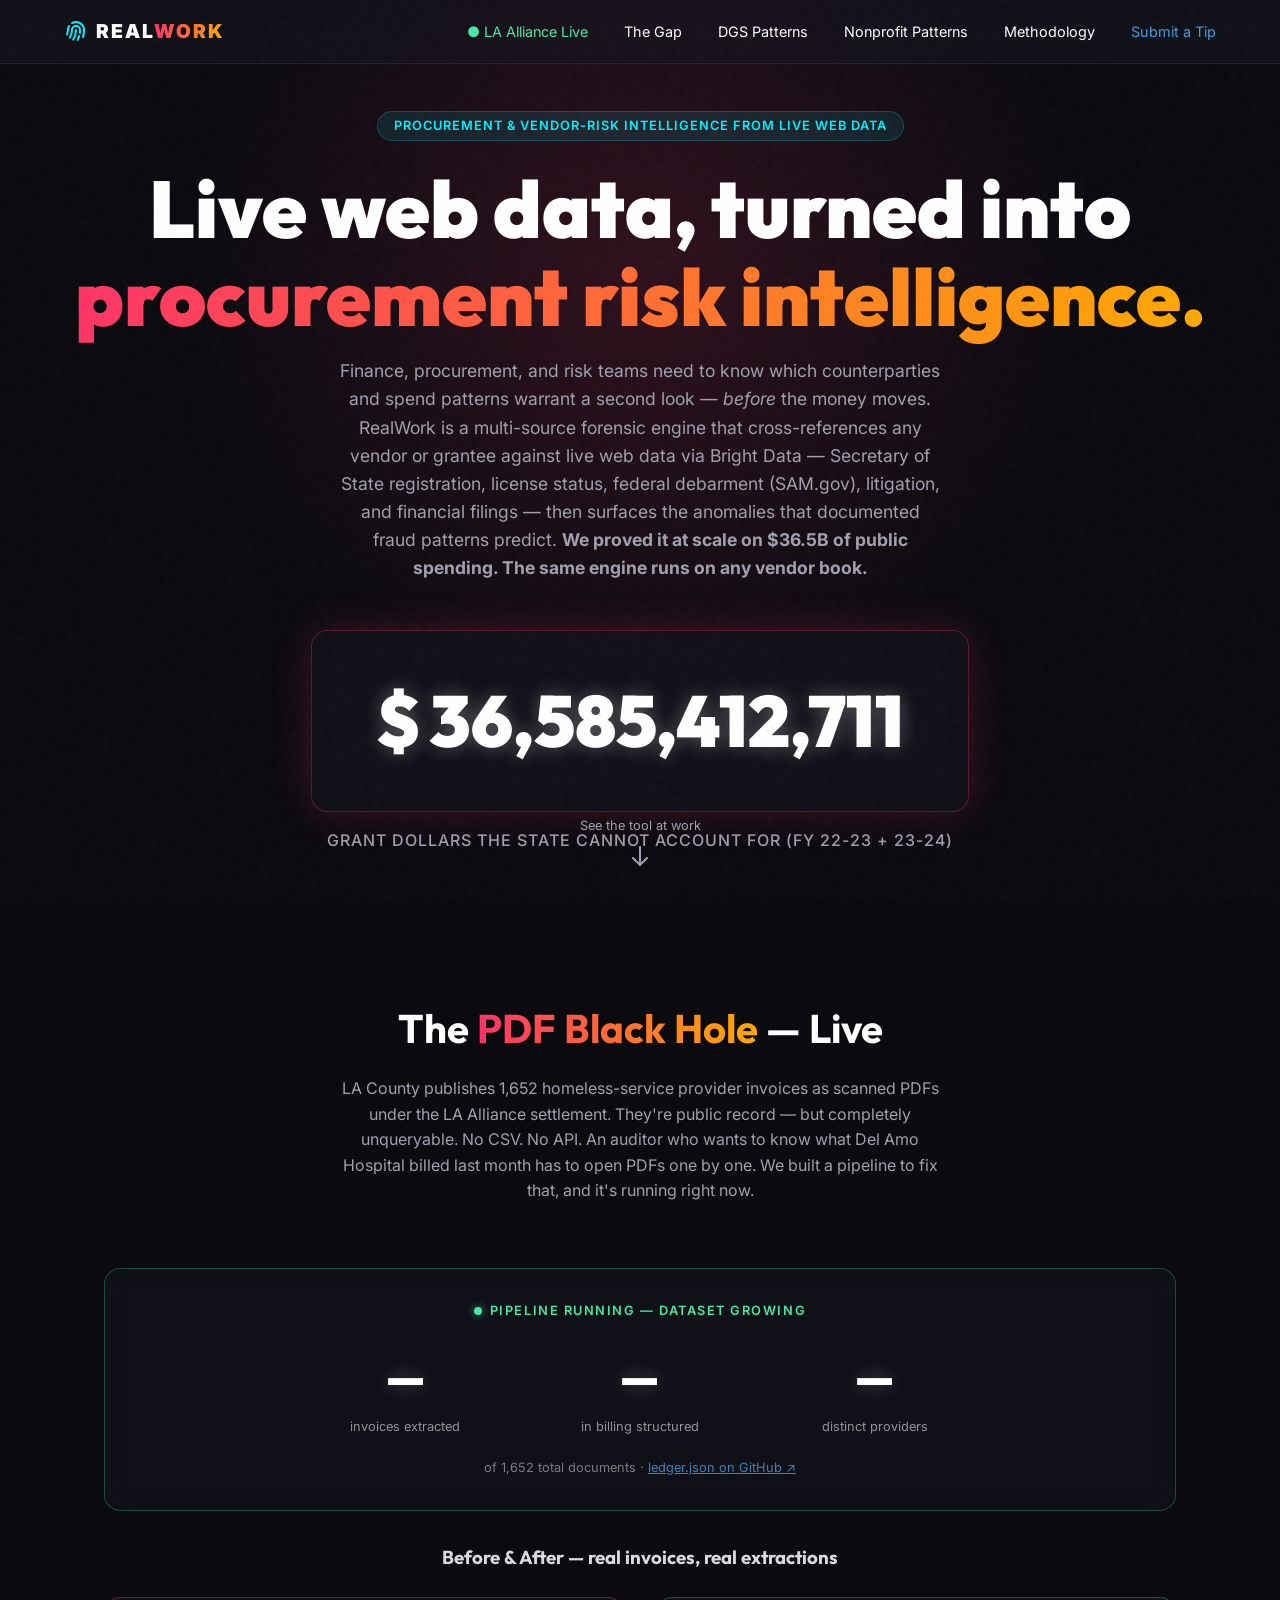
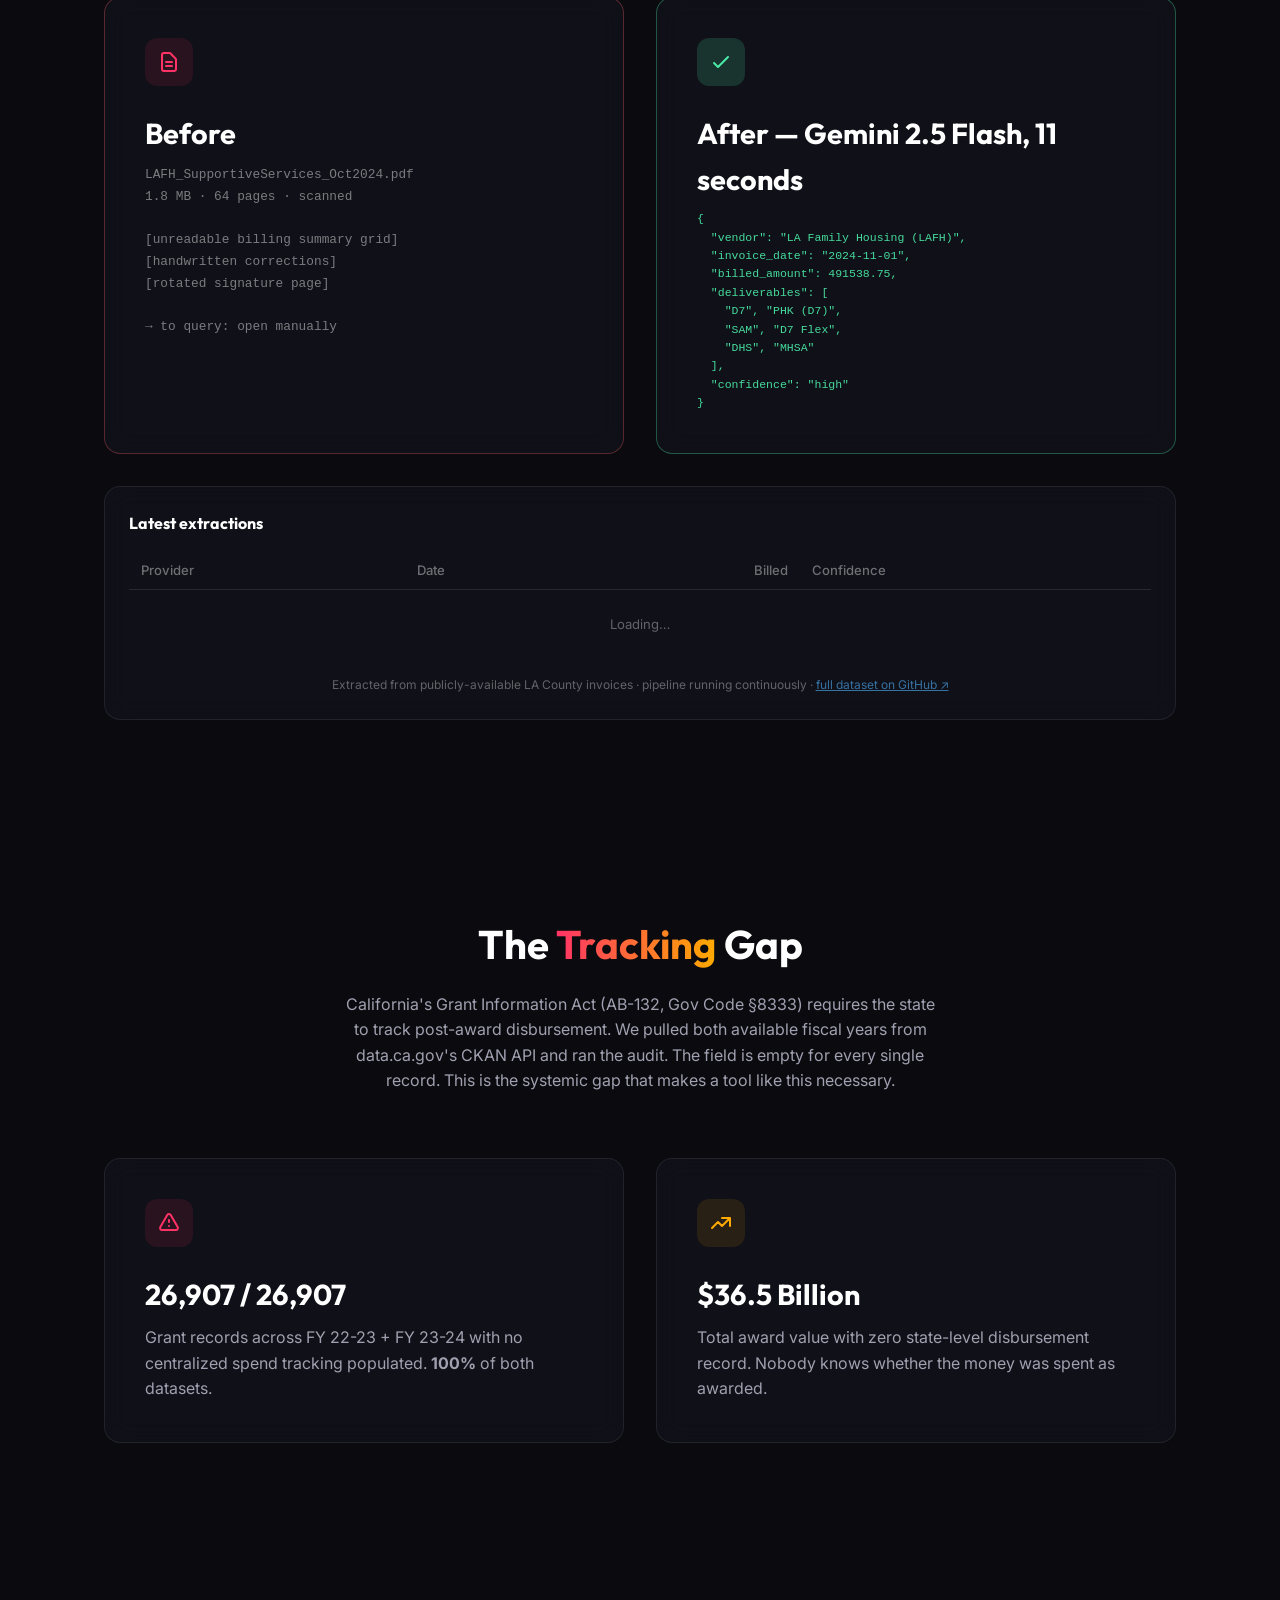
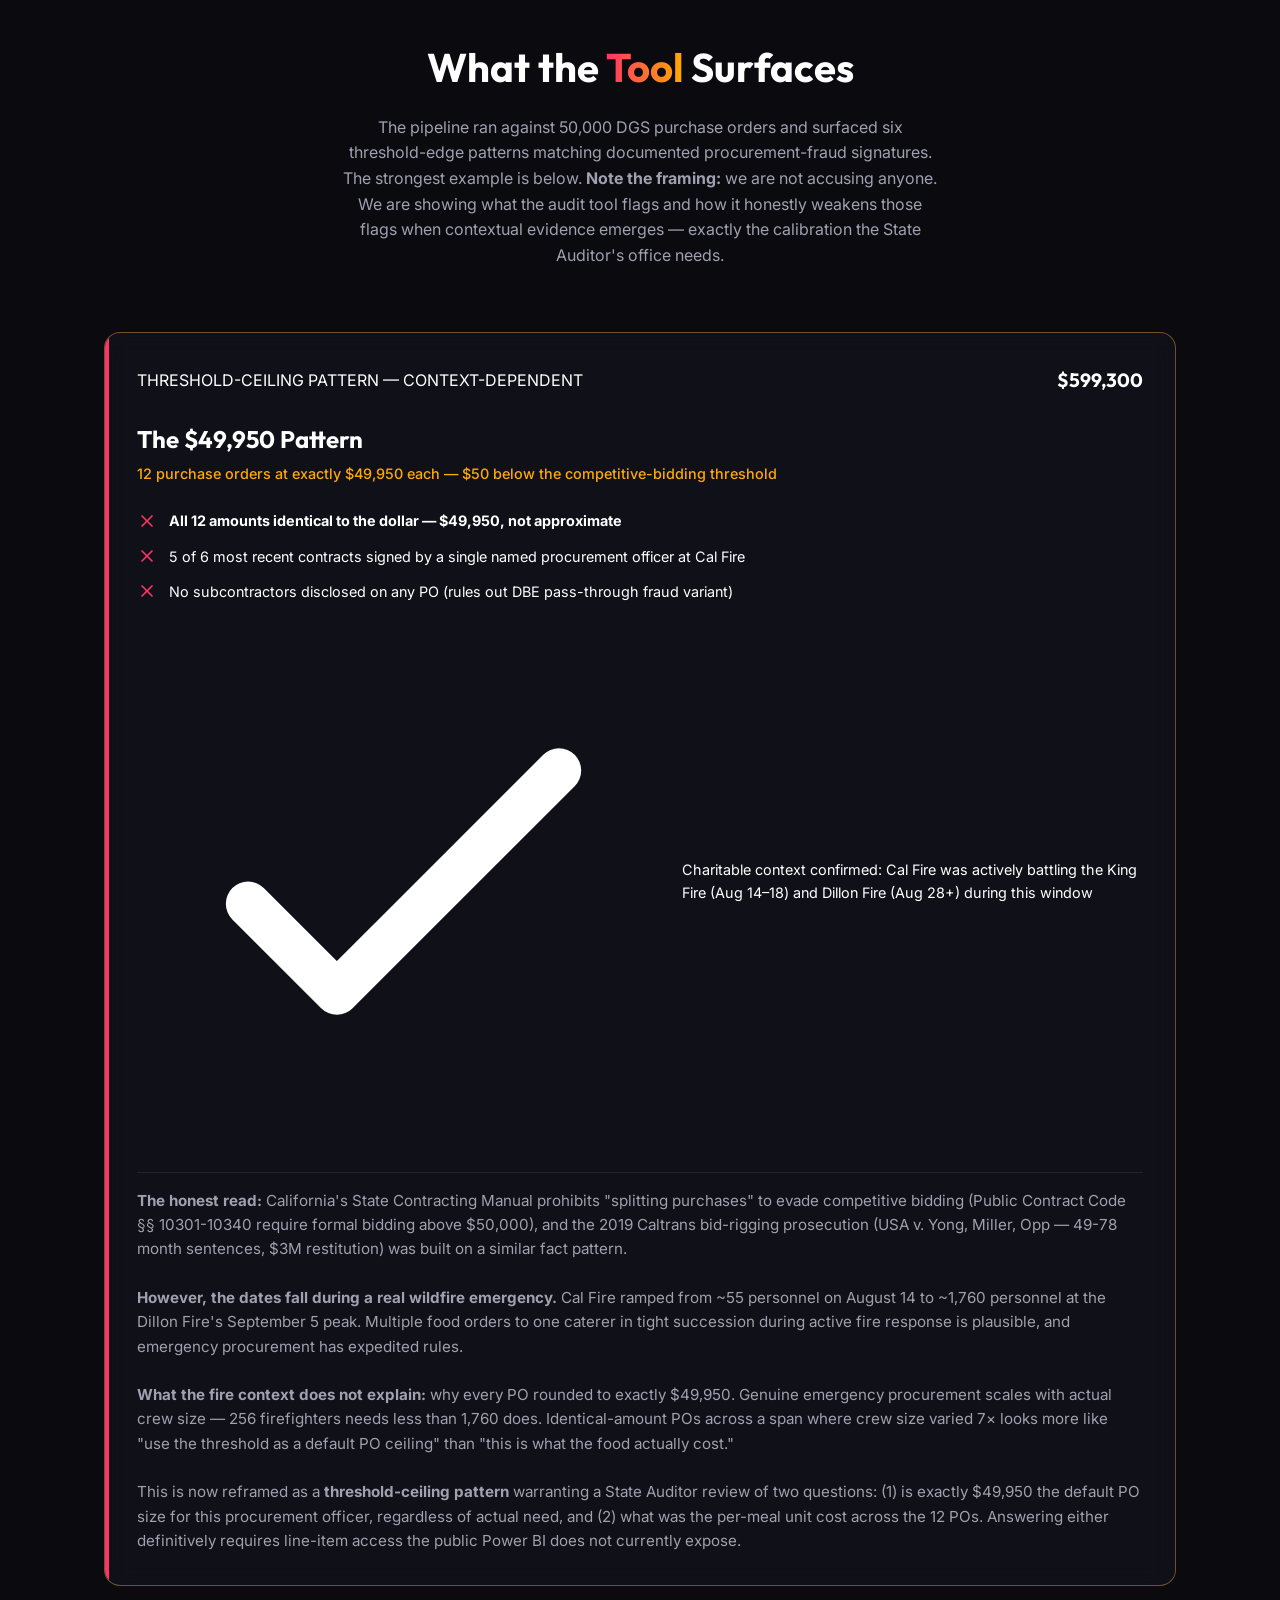
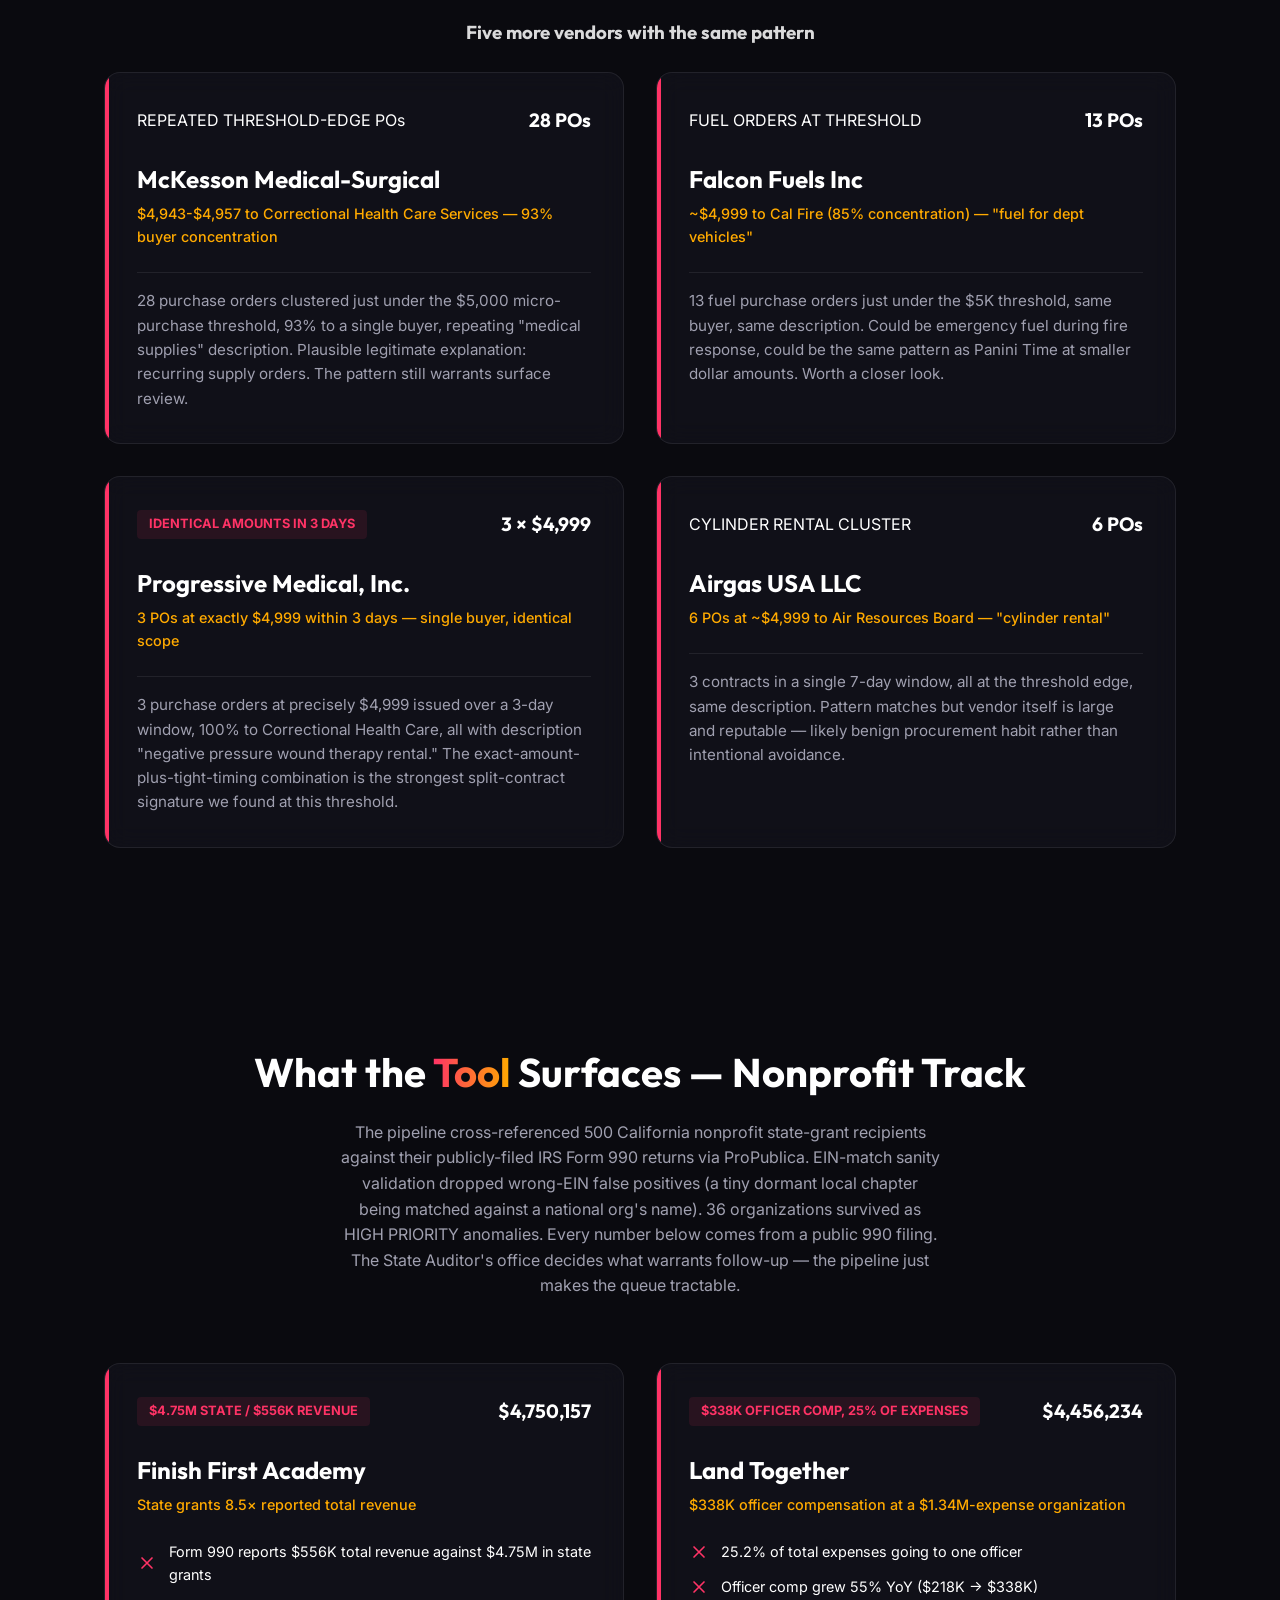
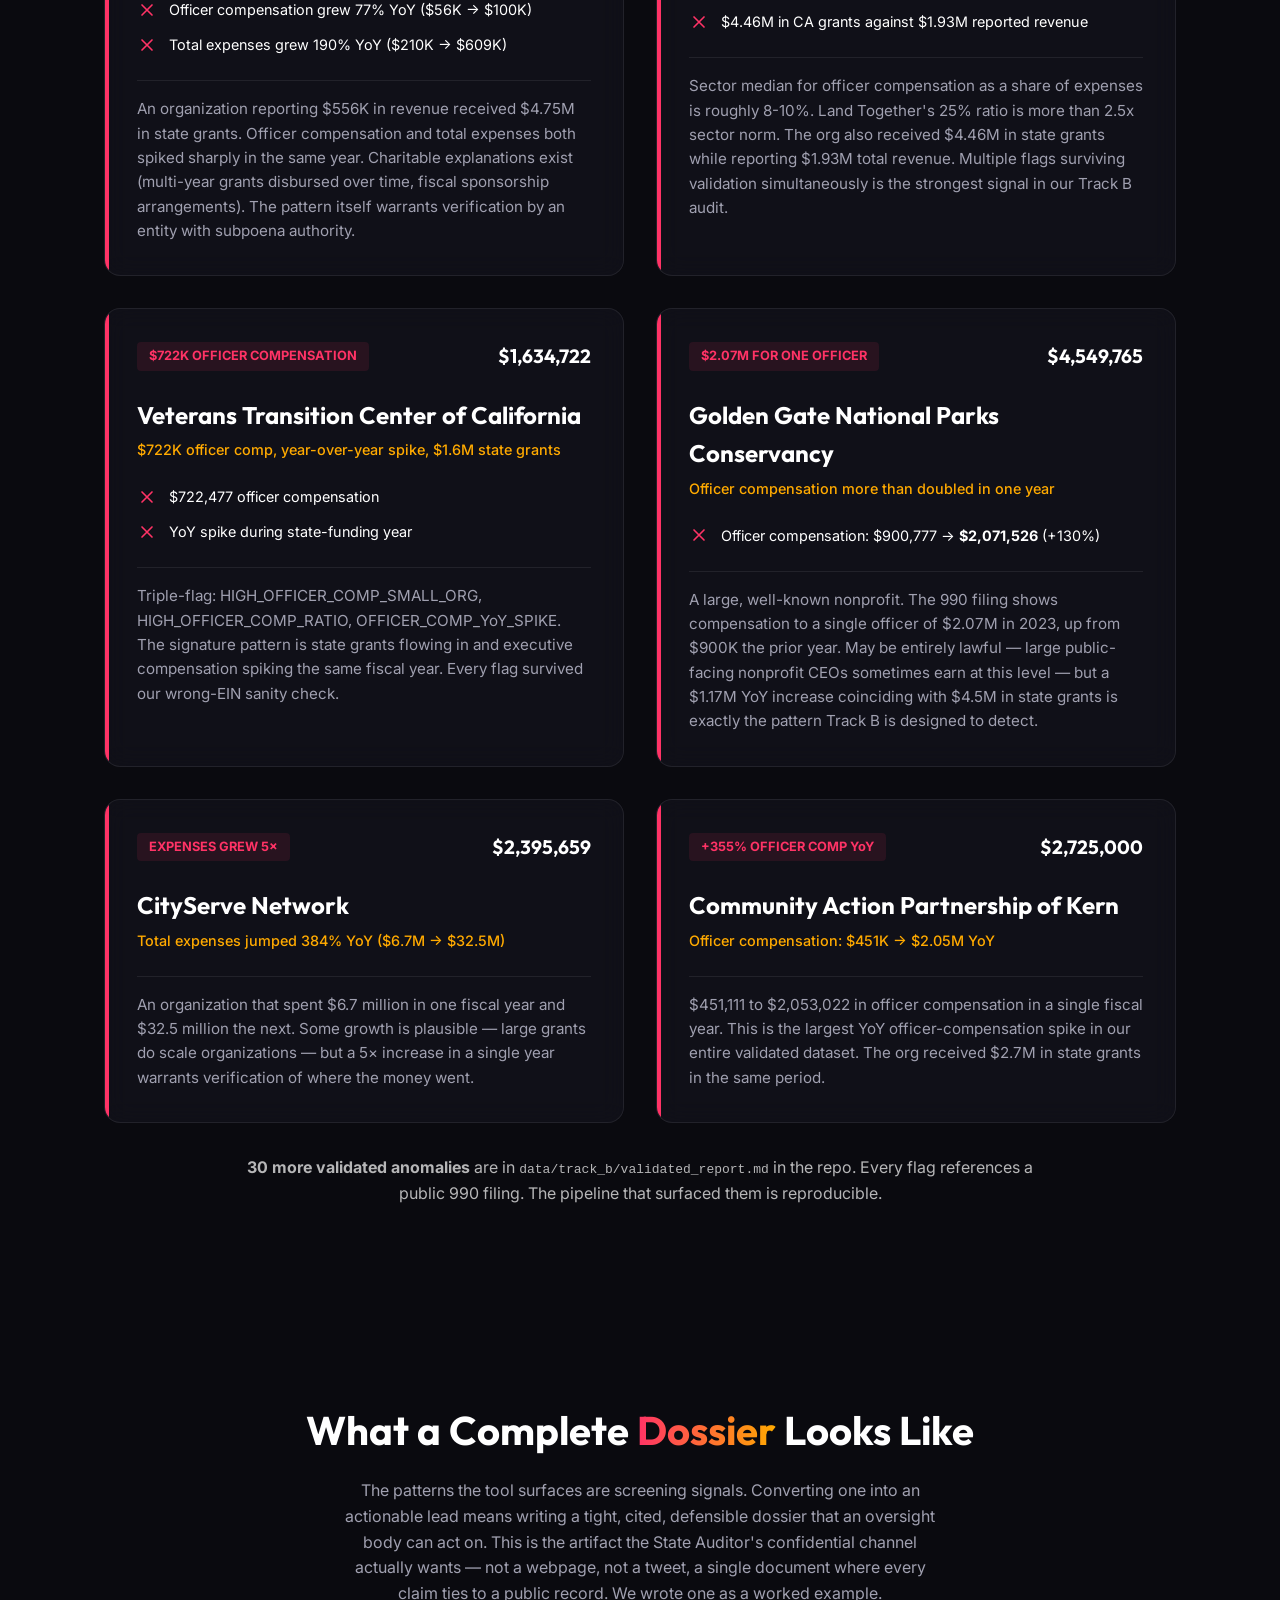
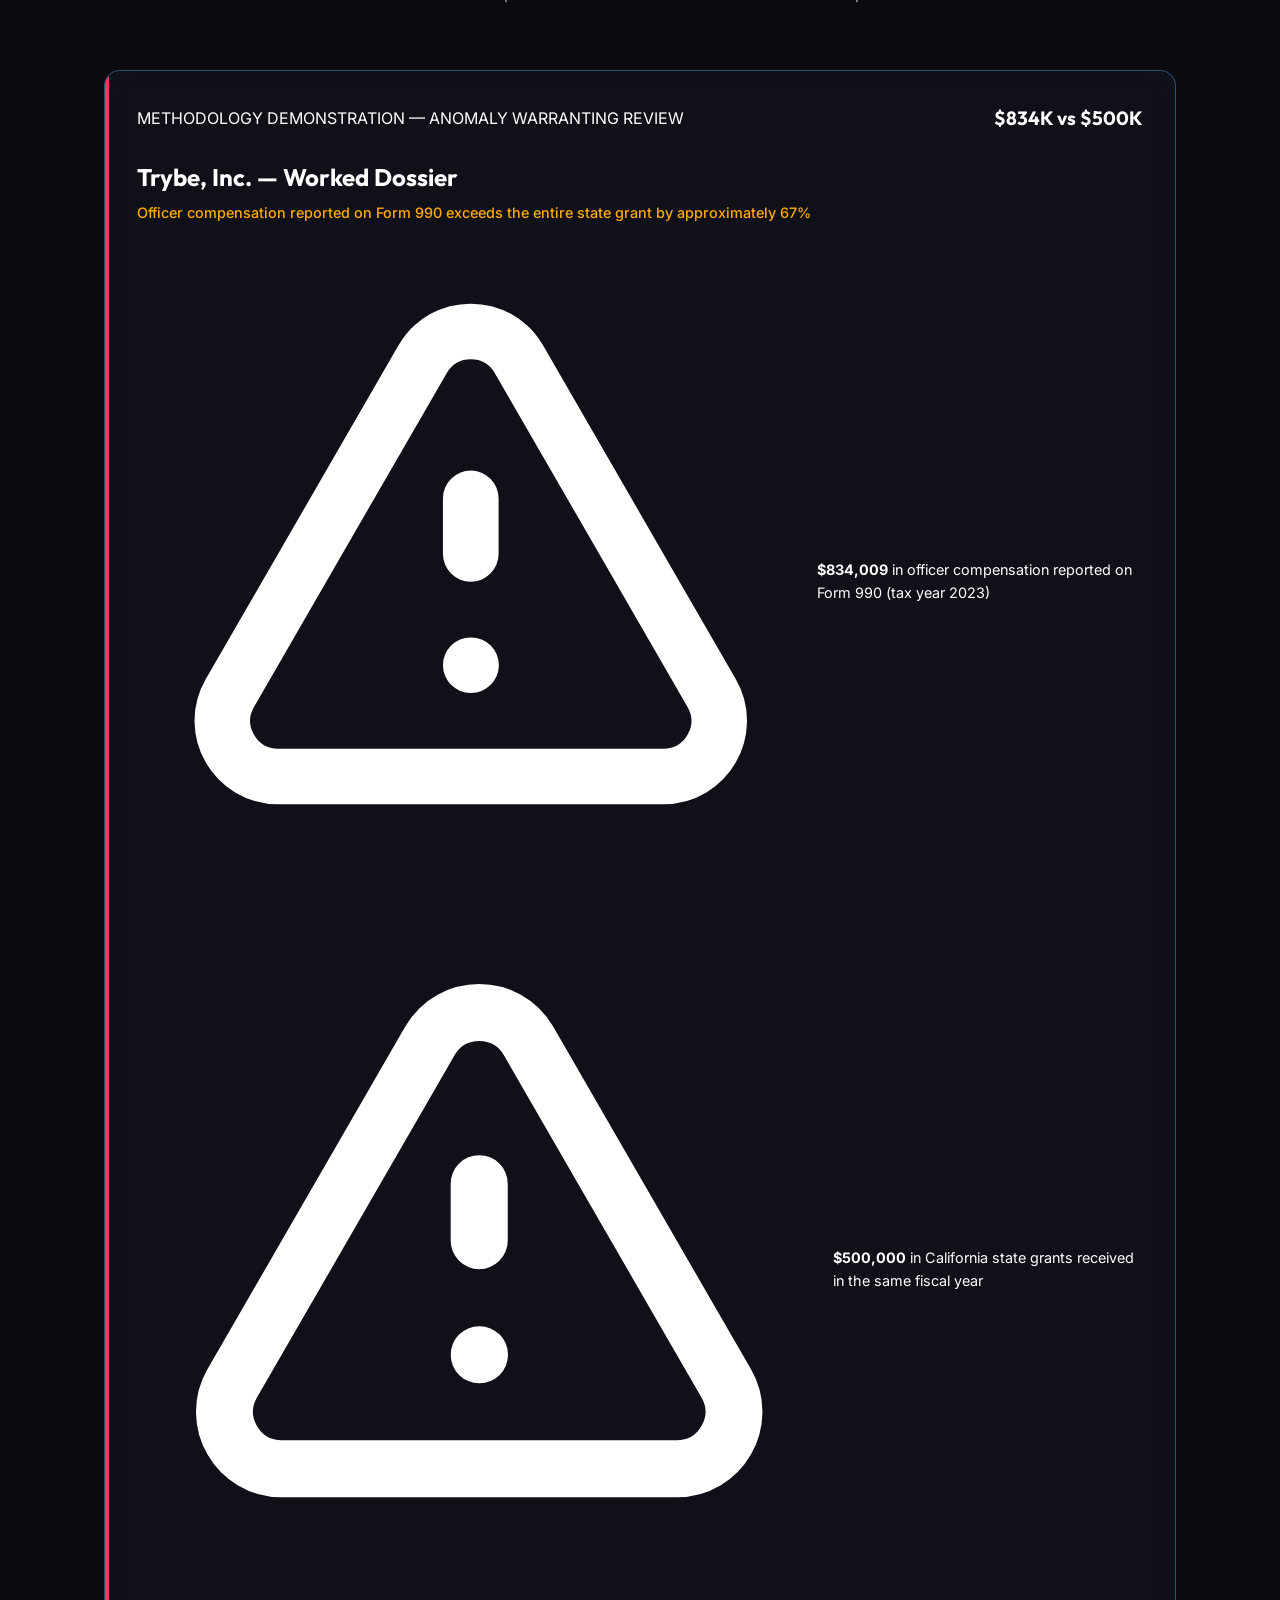
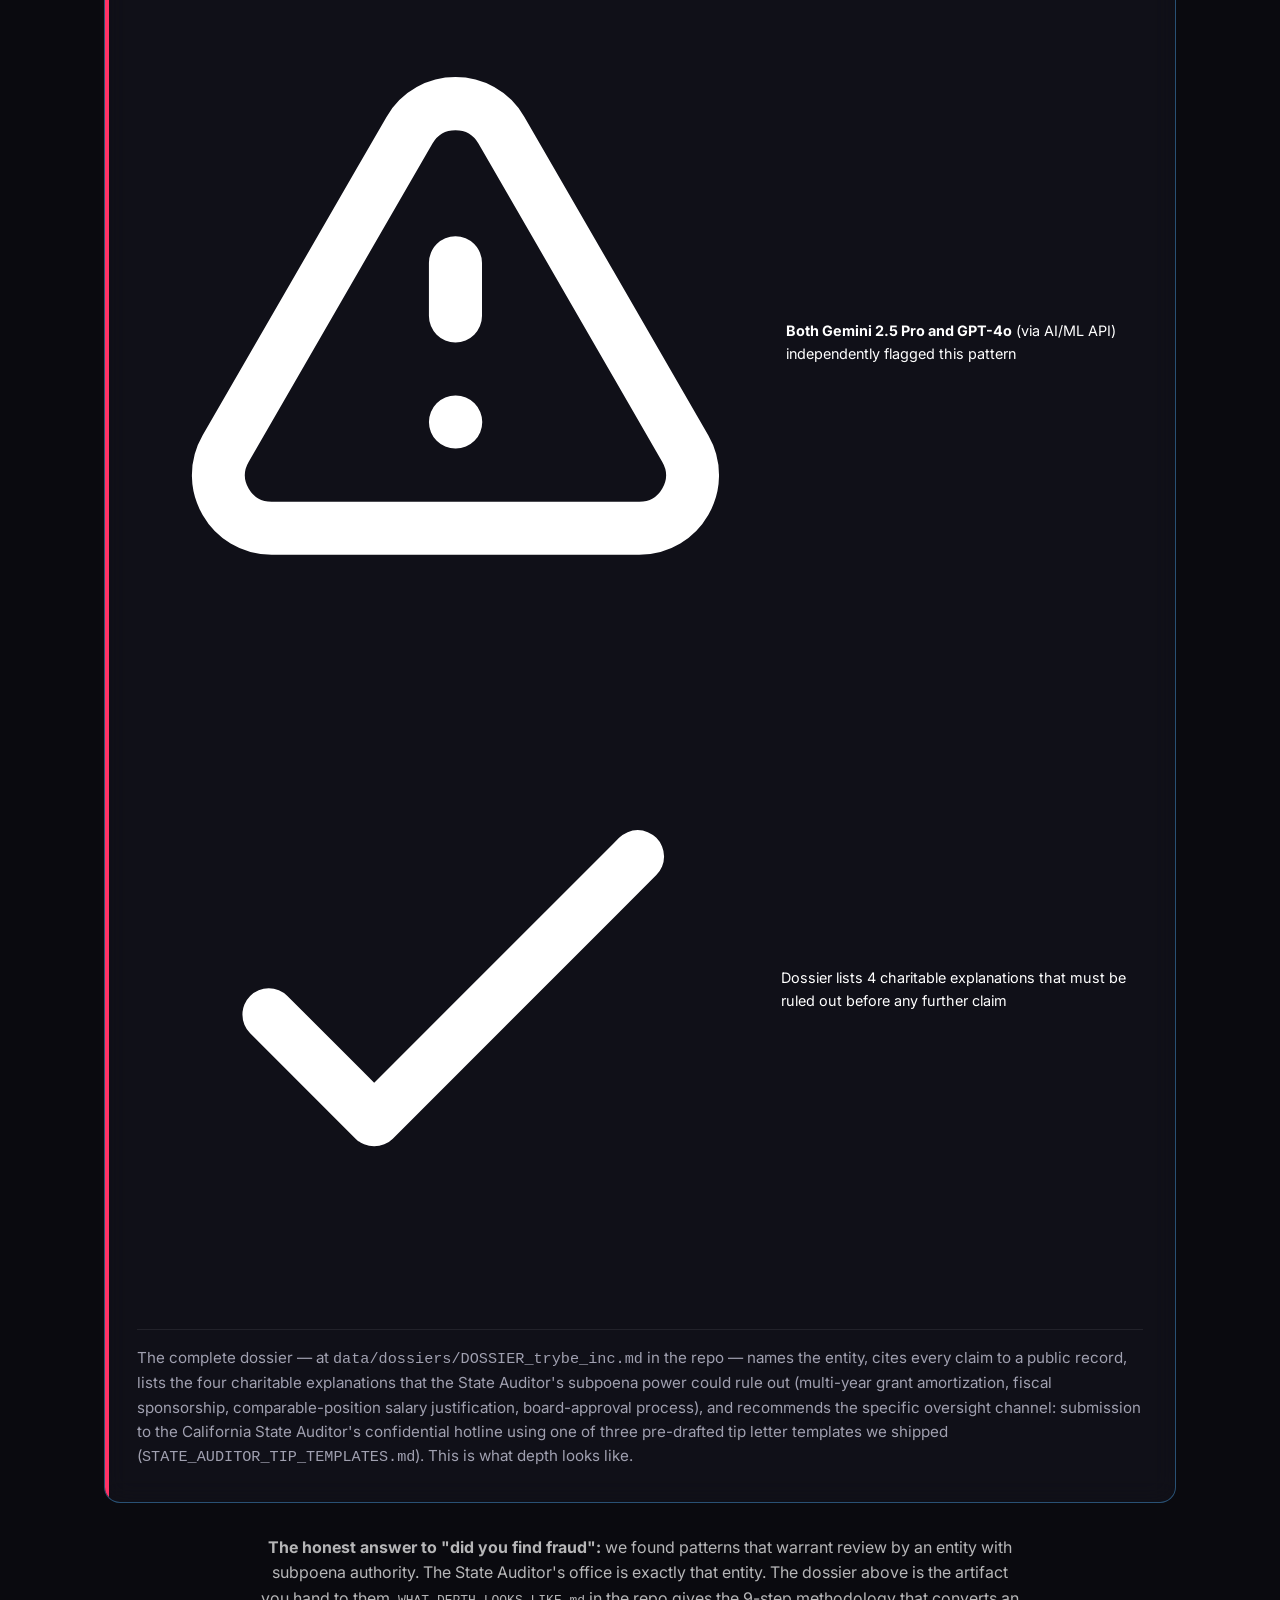
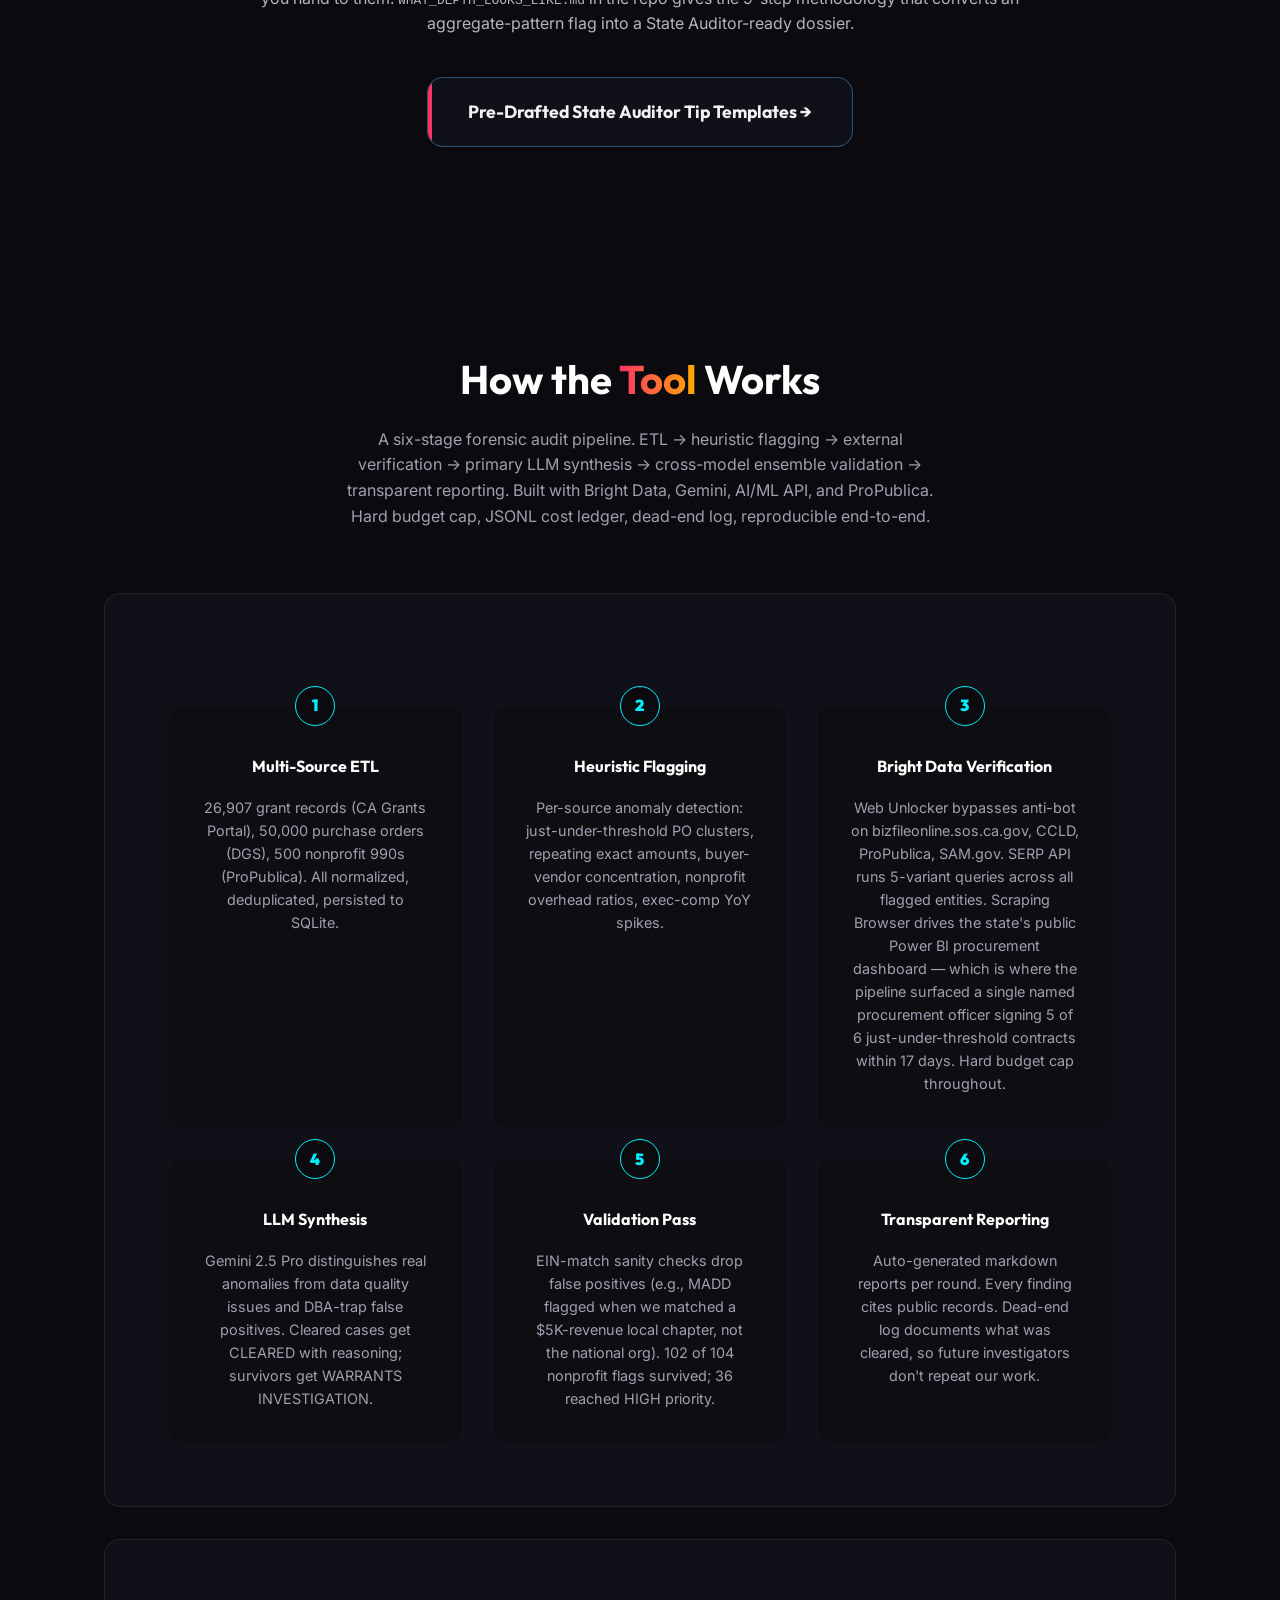
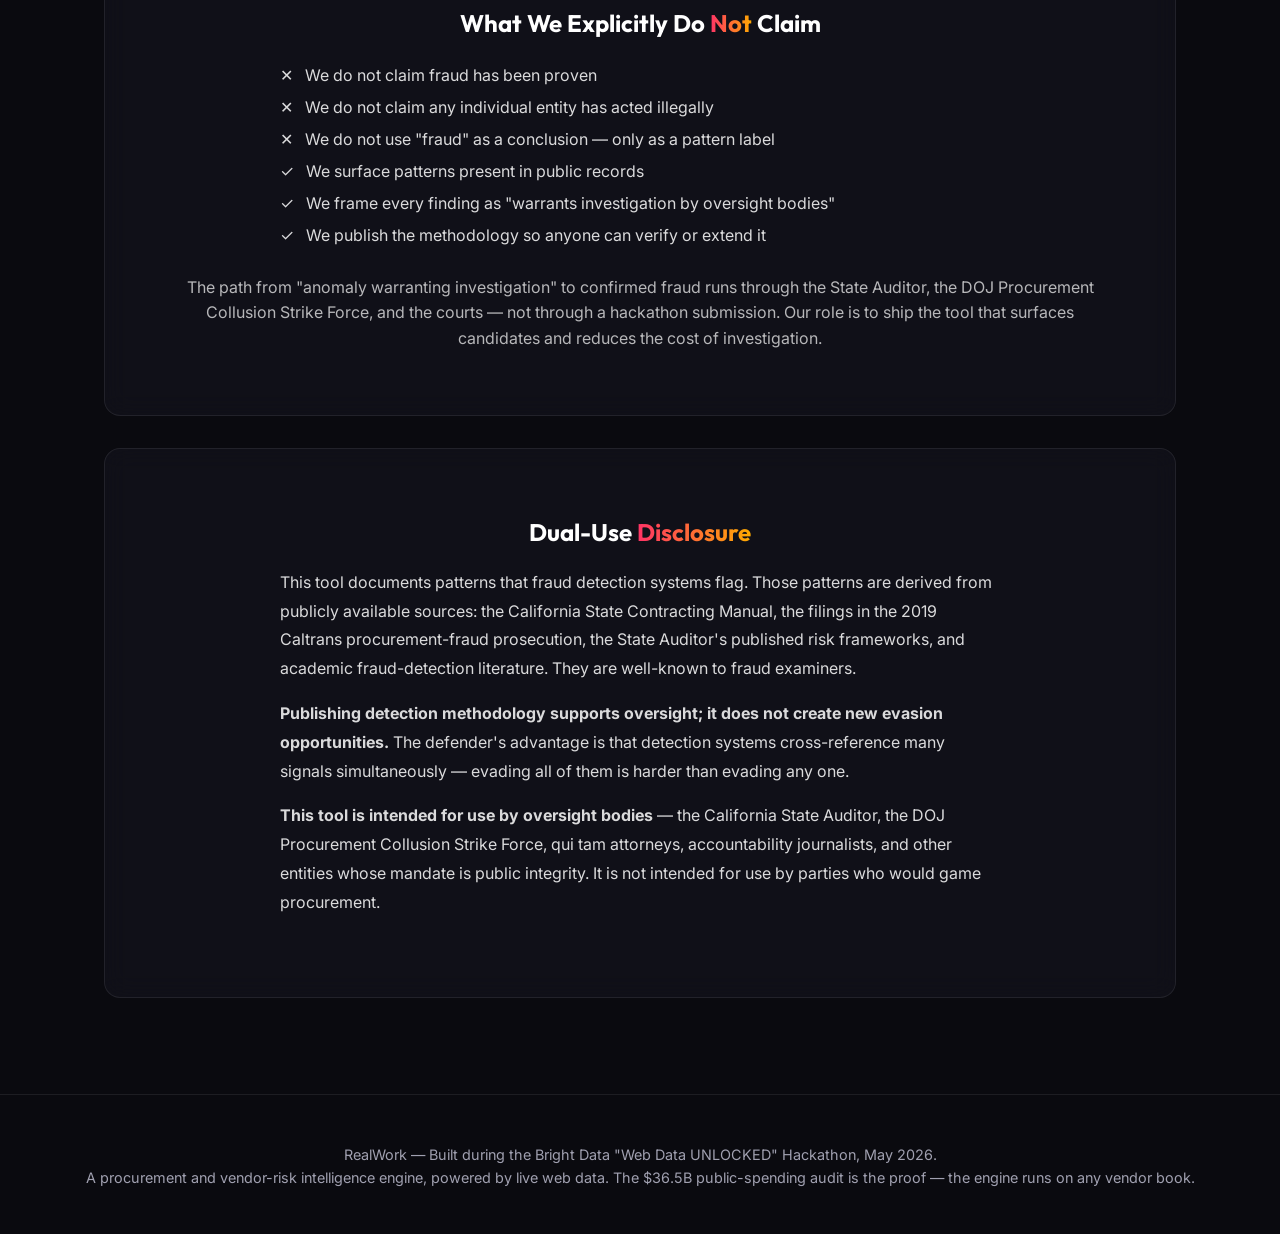
==== commit a52fdfe8: "Add live LA Alliance PDF Black Hole section to site New section fetches ledger.json from GitHub raw " ====
--- a/docs/index.html
+++ b/docs/index.html
@@ -20,10 +20,10 @@
             <span class="logo-text">REAL<span class="accent-text">WORK</span></span>
         </div>
         <div class="nav-links">
+            <a href="#alliance" style="color: rgba(80,255,180,0.9);">● LA Alliance Live</a>
             <a href="#audit">The Gap</a>
             <a href="#lead">DGS Patterns</a>
             <a href="#patterns">Nonprofit Patterns</a>
-            <a href="#dossier">Dossier</a>
             <a href="#methodology">Methodology</a>
             <a href="submit-a-tip.html" style="color: rgba(80,180,255,0.85);">Submit a Tip</a>
         </div>
@@ -47,6 +47,90 @@
             <svg class="scroll-arrow" fill="none" stroke="currentColor" viewBox="0 0 24 24"><path stroke-linecap="round" stroke-linejoin="round" stroke-width="2" d="M19 14l-7 7m0 0l-7-7m7 7V3"></path></svg>
         </div>
     </header>
+
+    <section id="alliance" class="section">
+        <div class="section-header">
+            <h2>The <span class="accent-text">PDF Black Hole</span> — Live</h2>
+            <p>LA County publishes 1,652 homeless-service provider invoices as scanned PDFs under the LA Alliance settlement. They're public record — but completely unqueryable. No CSV. No API. An auditor who wants to know what Del Amo Hospital billed last month has to open PDFs one by one. We built a pipeline to fix that, and it's running right now.</p>
+        </div>
+
+        <!-- Live counter — fetches ledger.json from GitHub, updates as pipeline runs -->
+        <div class="glass" style="padding: 2rem; border-radius: 16px; text-align: center; margin-bottom: 2rem; border: 1px solid rgba(80,255,180,0.25);">
+            <div style="display: flex; align-items: center; justify-content: center; gap: 0.5rem; margin-bottom: 1.25rem;">
+                <span class="live-pulse"></span>
+                <span style="font-size: 0.8rem; letter-spacing: 0.12em; color: rgba(80,255,180,0.9); text-transform: uppercase; font-weight: 600;">Pipeline running — dataset growing</span>
+            </div>
+            <div style="display: grid; grid-template-columns: 1fr 1fr 1fr; gap: 1.5rem; max-width: 680px; margin: 0 auto;">
+                <div>
+                    <div class="stat-number" id="alliance-docs" style="font-size: 2.8rem;">—</div>
+                    <div style="font-size: 0.8rem; color: rgba(255,255,255,0.55); margin-top: 0.25rem;">invoices extracted</div>
+                </div>
+                <div>
+                    <div class="stat-number" id="alliance-dollars" style="font-size: 2.8rem;">—</div>
+                    <div style="font-size: 0.8rem; color: rgba(255,255,255,0.55); margin-top: 0.25rem;">in billing structured</div>
+                </div>
+                <div>
+                    <div class="stat-number" id="alliance-providers" style="font-size: 2.8rem;">—</div>
+                    <div style="font-size: 0.8rem; color: rgba(255,255,255,0.55); margin-top: 0.25rem;">distinct providers</div>
+                </div>
+            </div>
+            <p style="margin-top: 1.25rem; color: rgba(255,255,255,0.45); font-size: 0.8rem;">of 1,652 total documents · <a href="https://github.com/switzloco/realwork/blob/main/data/la_alliance/ledger.json" target="_blank" style="color: rgba(80,180,255,0.7);">ledger.json on GitHub ↗</a></p>
+        </div>
+
+        <!-- Before / After showcase -->
+        <h3 style="text-align:center; font-family:'Outfit',sans-serif; font-weight:700; margin-bottom:1.5rem; color:rgba(255,255,255,0.85);">Before &amp; After — real invoices, real extractions</h3>
+        <div class="grid-2" style="margin-bottom:2rem;">
+            <div class="card glass" style="border-color:rgba(255,100,100,0.3);">
+                <div class="card-icon red">
+                    <svg fill="none" stroke="currentColor" viewBox="0 0 24 24"><path stroke-linecap="round" stroke-linejoin="round" stroke-width="2" d="M9 12h6m-6 4h6m2 5H7a2 2 0 01-2-2V5a2 2 0 012-2h5.586a1 1 0 01.707.293l5.414 5.414a1 1 0 01.293.707V19a2 2 0 01-2 2z"></path></svg>
+                </div>
+                <h3>Before</h3>
+                <p style="font-family: monospace; font-size: 0.8rem; color: rgba(255,255,255,0.45); line-height: 1.7;">LAFH_SupportiveServices_Oct2024.pdf<br>1.8 MB · 64 pages · scanned<br><br>[unreadable billing summary grid]<br>[handwritten corrections]<br>[rotated signature page]<br><br>→ to query: open manually</p>
+            </div>
+            <div class="card glass" style="border-color:rgba(80,255,180,0.3);">
+                <div class="card-icon" style="background: rgba(80,255,180,0.15); color: rgba(80,255,180,0.9);">
+                    <svg fill="none" stroke="currentColor" viewBox="0 0 24 24"><path stroke-linecap="round" stroke-linejoin="round" stroke-width="2" d="M5 13l4 4L19 7"></path></svg>
+                </div>
+                <h3>After — Gemini 2.5 Flash, 11 seconds</h3>
+                <pre style="font-size:0.72rem; color:rgba(80,255,180,0.85); text-align:left; overflow:auto; line-height:1.6; margin:0;">{
+  "vendor": "LA Family Housing (LAFH)",
+  "invoice_date": "2024-11-01",
+  "billed_amount": 491538.75,
+  "deliverables": [
+    "D7", "PHK (D7)",
+    "SAM", "D7 Flex",
+    "DHS", "MHSA"
+  ],
+  "confidence": "high"
+}</pre>
+            </div>
+        </div>
+
+        <!-- Live records table — populated from GitHub ledger.json -->
+        <div class="glass" style="padding: 1.5rem; border-radius: 16px; overflow-x: auto;">
+            <div style="display:flex; justify-content:space-between; align-items:center; margin-bottom:1rem;">
+                <h4 style="font-family:'Outfit',sans-serif; margin:0;">Latest extractions</h4>
+                <span id="ledger-updated" style="font-size:0.75rem; color:rgba(255,255,255,0.4);"></span>
+            </div>
+            <table id="ledger-table" style="width:100%; border-collapse:collapse; font-size:0.82rem;">
+                <thead>
+                    <tr style="color:rgba(255,255,255,0.4); border-bottom:1px solid rgba(255,255,255,0.1);">
+                        <th style="text-align:left; padding:0.5rem 0.75rem; font-weight:500;">Provider</th>
+                        <th style="text-align:left; padding:0.5rem 0.75rem; font-weight:500;">Date</th>
+                        <th style="text-align:right; padding:0.5rem 0.75rem; font-weight:500;">Billed</th>
+                        <th style="text-align:left; padding:0.5rem 0.75rem; font-weight:500;">Confidence</th>
+                    </tr>
+                </thead>
+                <tbody id="ledger-tbody">
+                    <tr><td colspan="4" style="text-align:center; padding:1.5rem; color:rgba(255,255,255,0.35);">Loading…</td></tr>
+                </tbody>
+            </table>
+            <p style="margin-top:1rem; font-size:0.75rem; color:rgba(255,255,255,0.35); text-align:center;">
+                Extracted from publicly-available LA County invoices · pipeline running continuously ·
+                <a href="https://github.com/switzloco/realwork" target="_blank" style="color:rgba(80,180,255,0.6);">full dataset on GitHub ↗</a>
+            </p>
+        </div>
+    </section>
 
     <section id="audit" class="section">
         <div class="section-header">
--- a/docs/style.css
+++ b/docs/style.css
@@ -524,6 +524,27 @@
     box-shadow: 0 5px 15px rgba(0,0,0,0.3);
 }
 
+/* Live pulse indicator */
+.live-pulse {
+    display: inline-block;
+    width: 8px;
+    height: 8px;
+    border-radius: 50%;
+    background: rgba(80, 255, 180, 0.9);
+    box-shadow: 0 0 8px rgba(80, 255, 180, 0.6);
+    animation: pulse-green 1.8s ease-in-out infinite;
+}
+
+@keyframes pulse-green {
+    0%, 100% { opacity: 1; transform: scale(1); }
+    50%       { opacity: 0.4; transform: scale(0.7); }
+}
+
+/* Ledger table hover */
+#ledger-tbody tr:hover {
+    background: rgba(255,255,255,0.04);
+}
+
 /* Animation Classes for JS */
 .fade-up {
     opacity: 0;
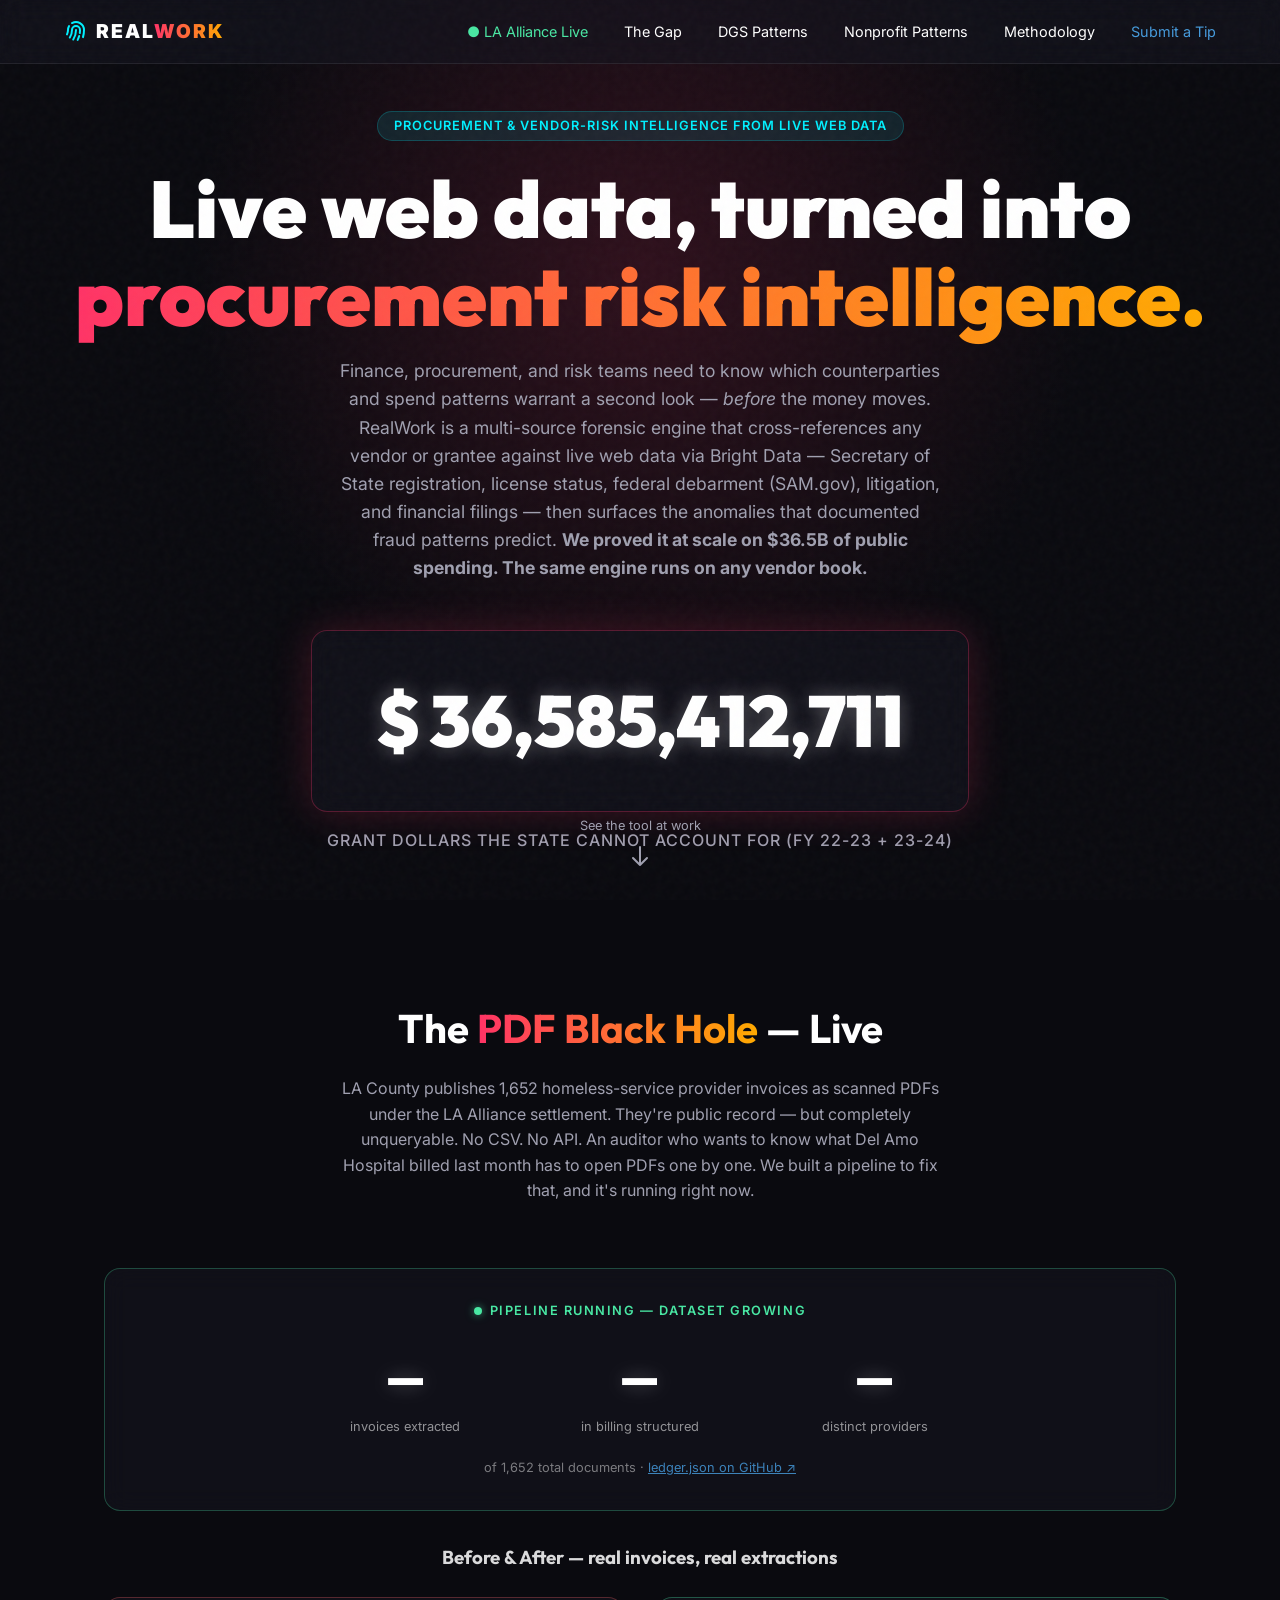
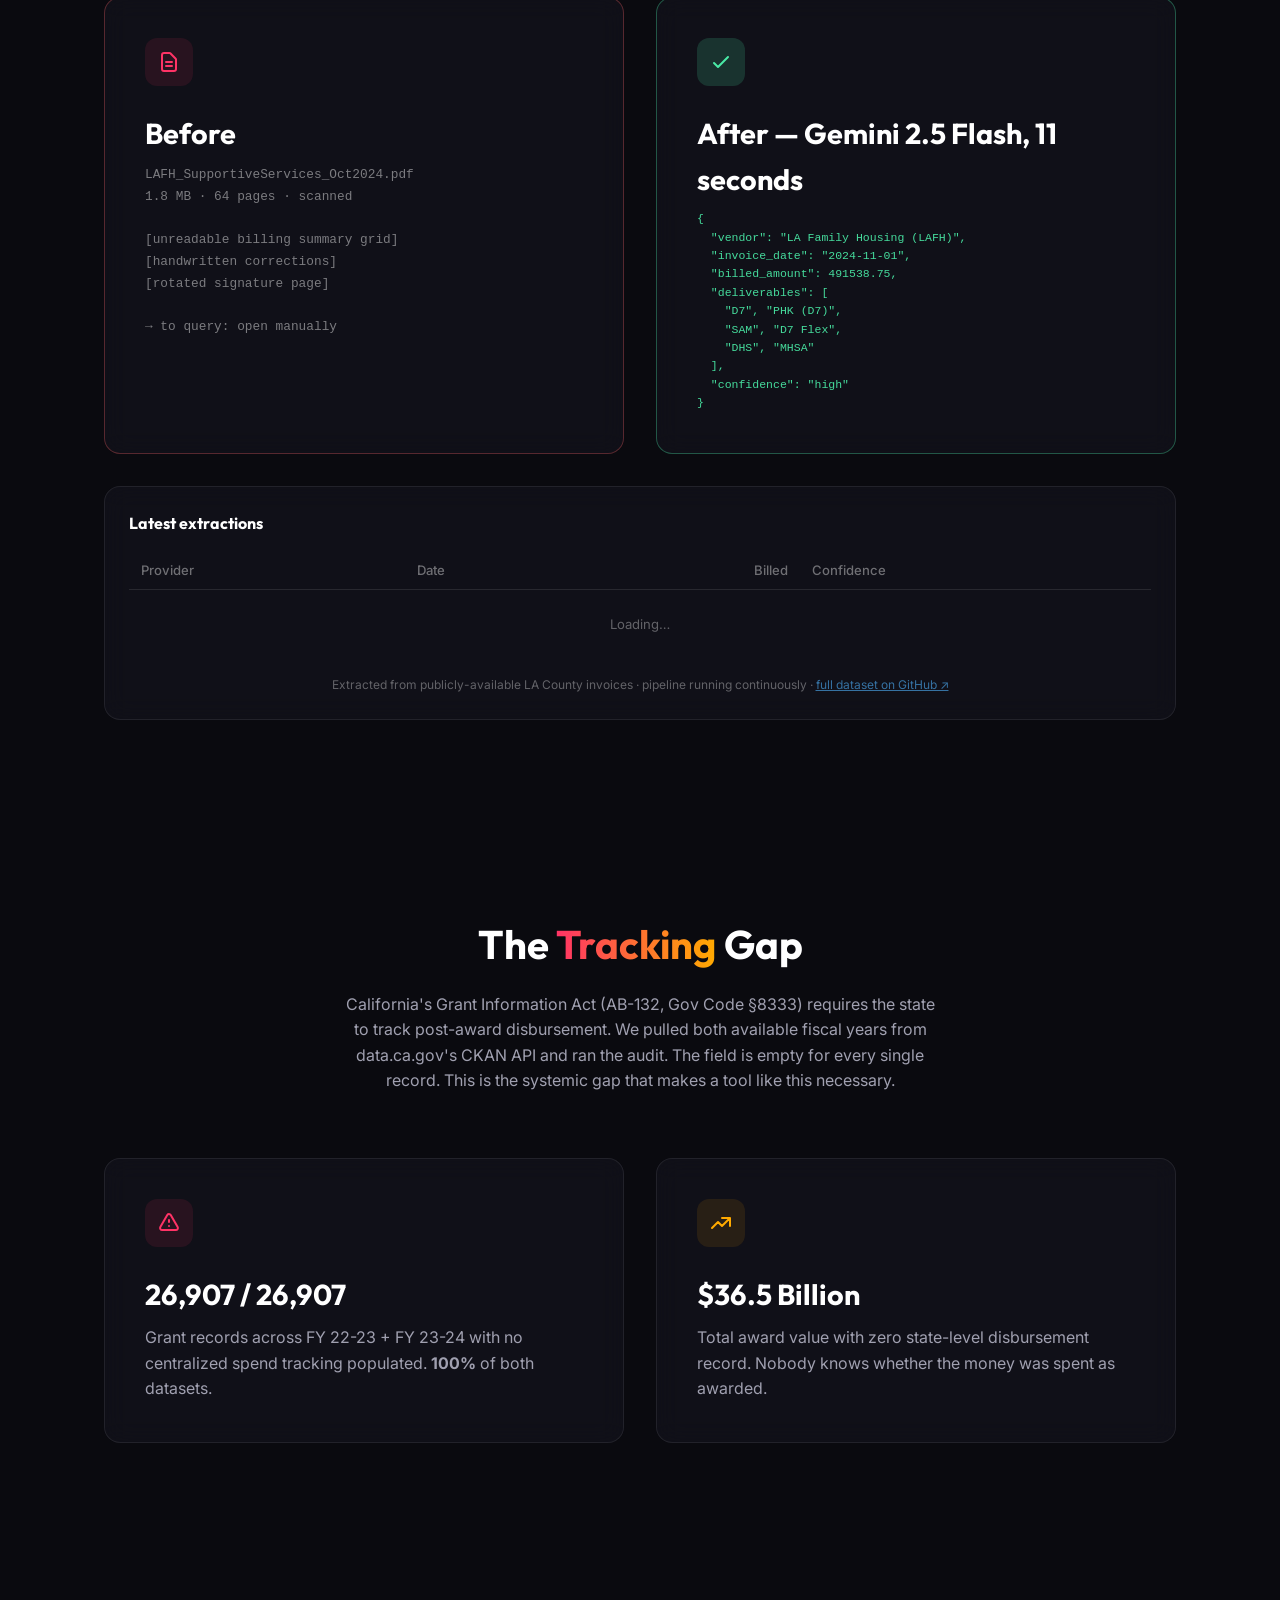
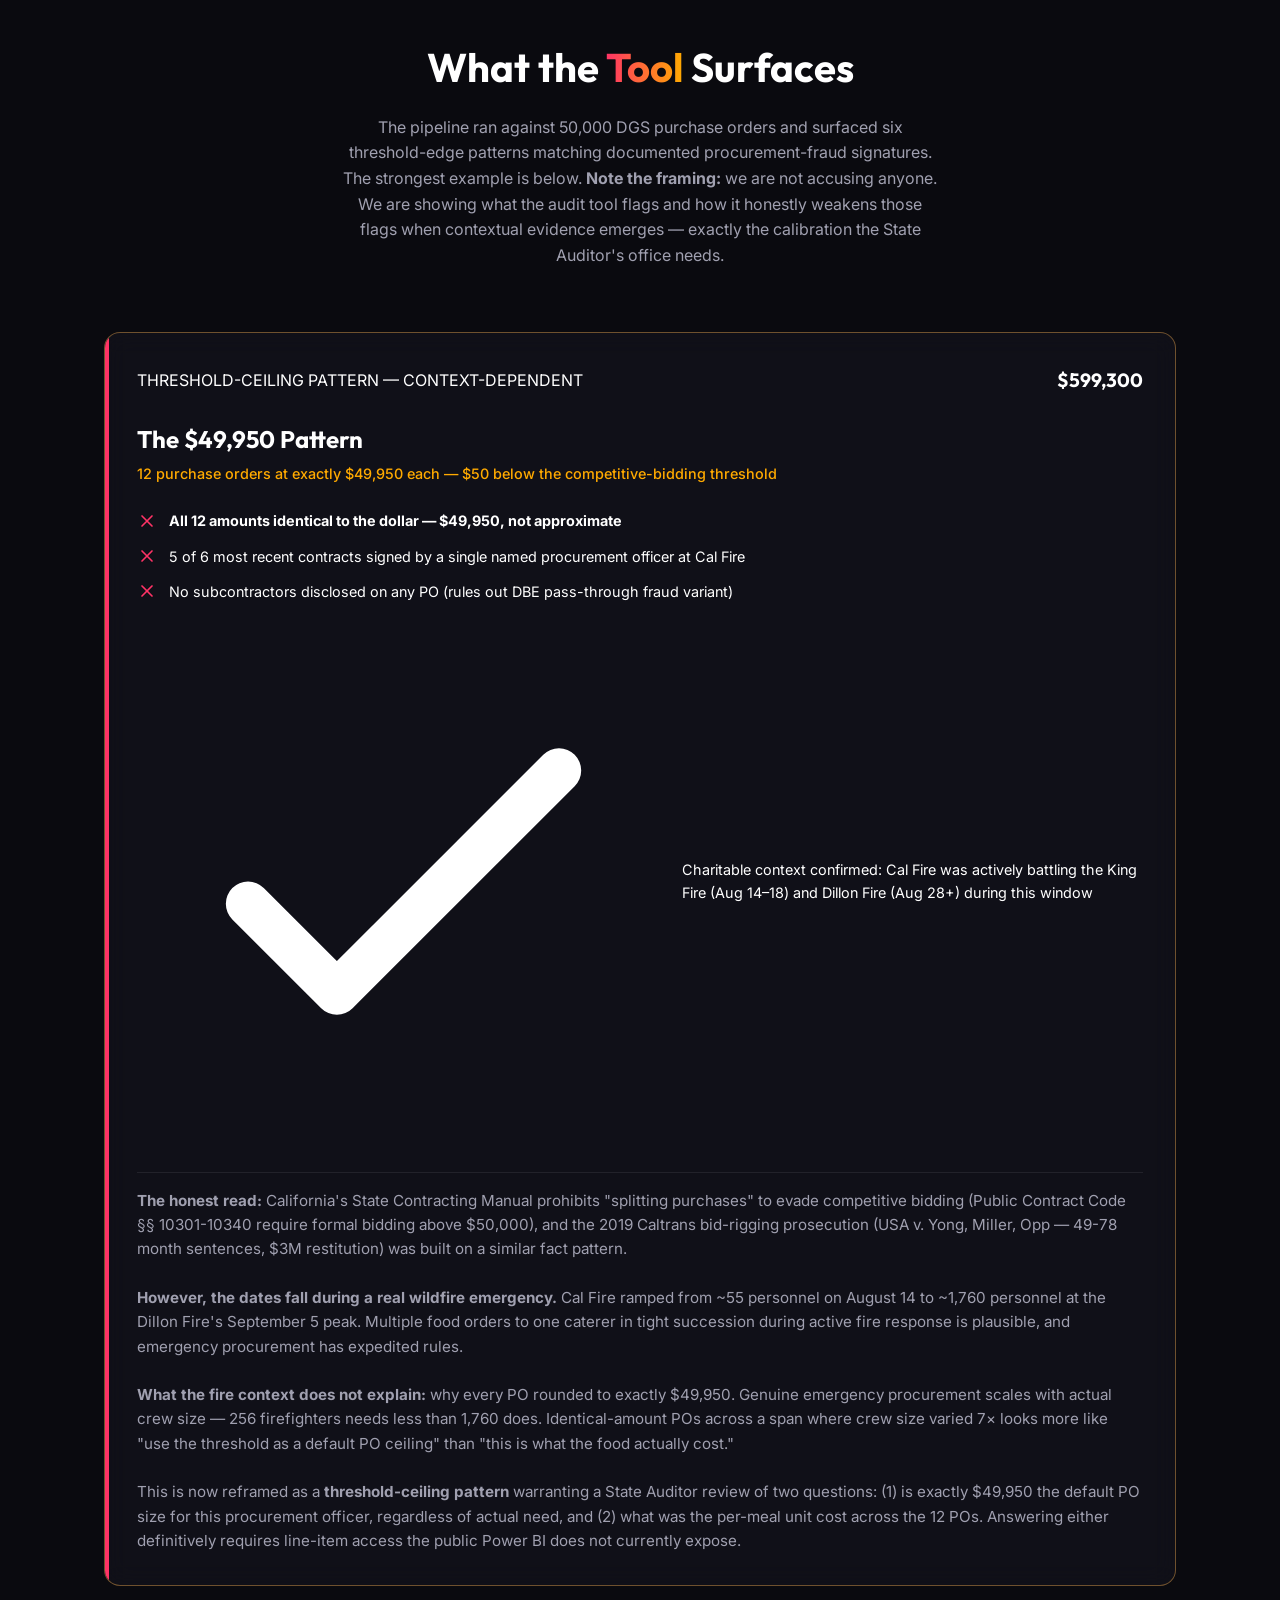
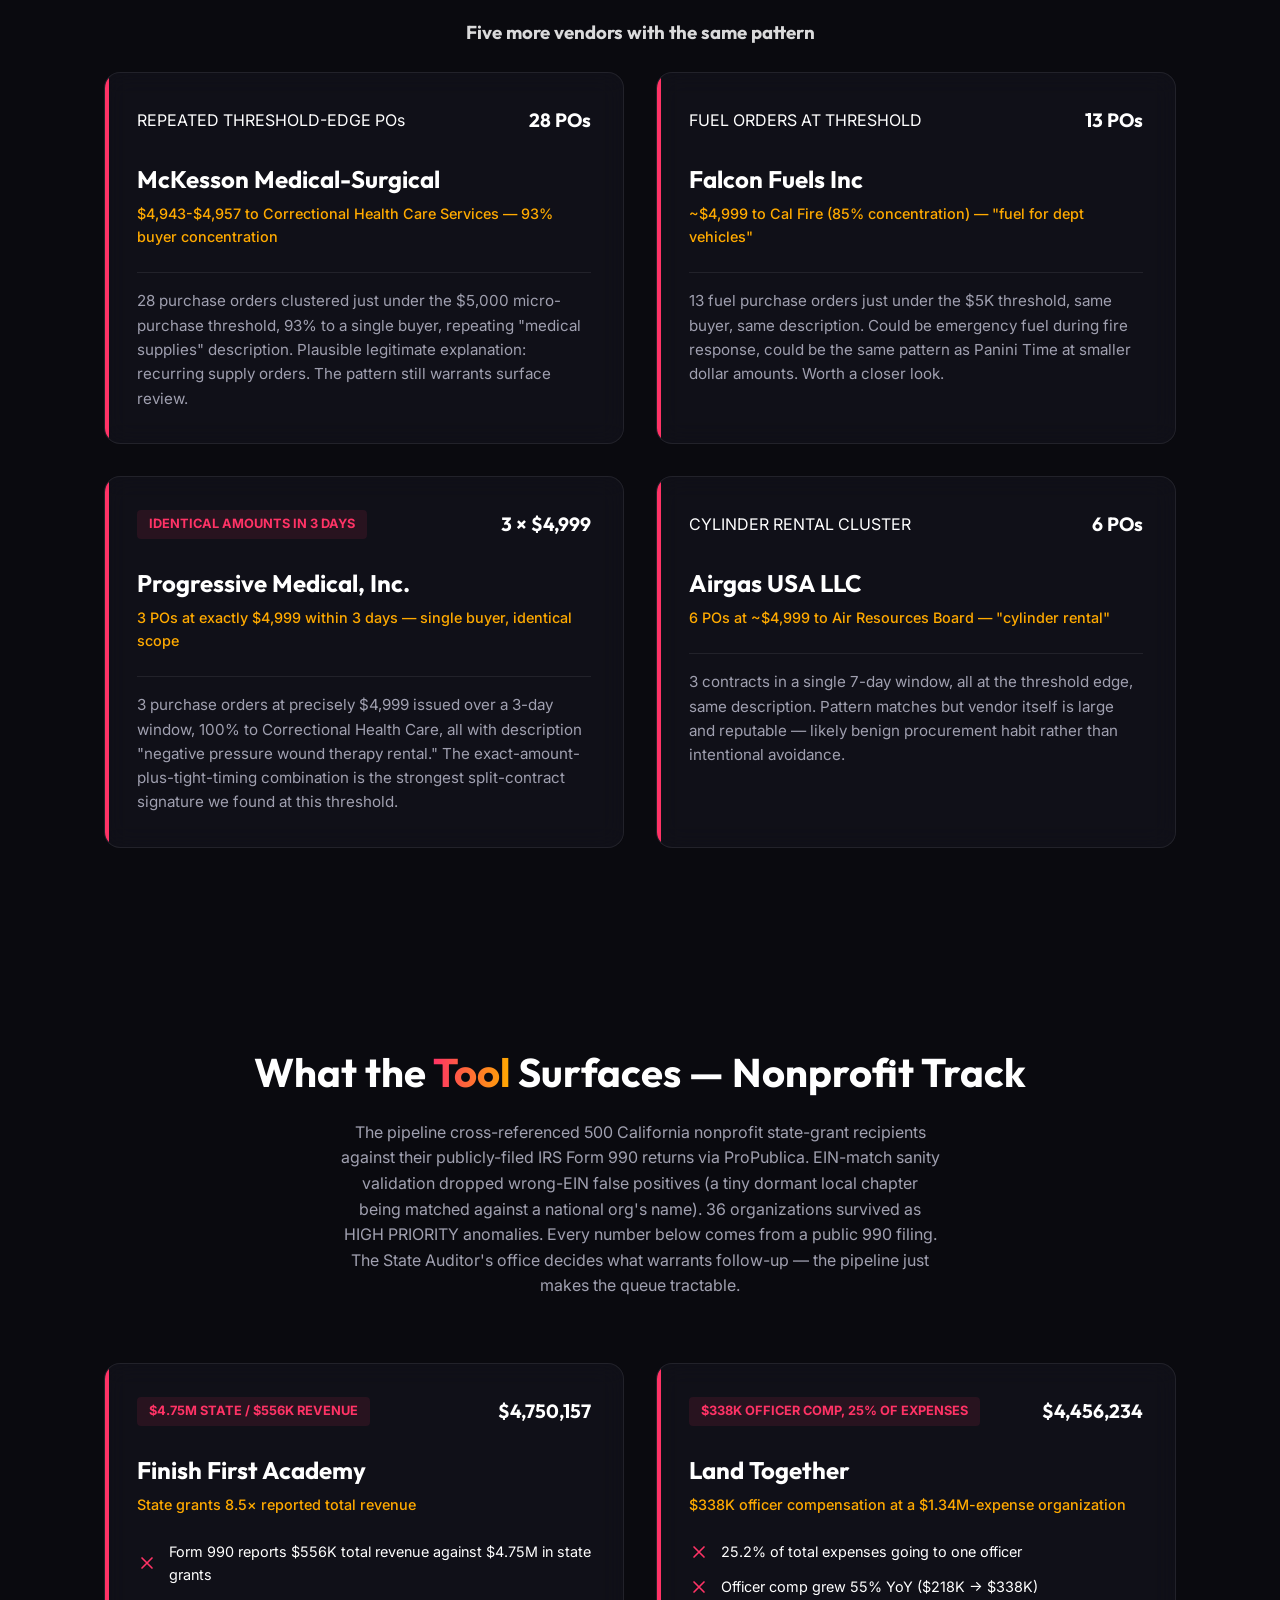
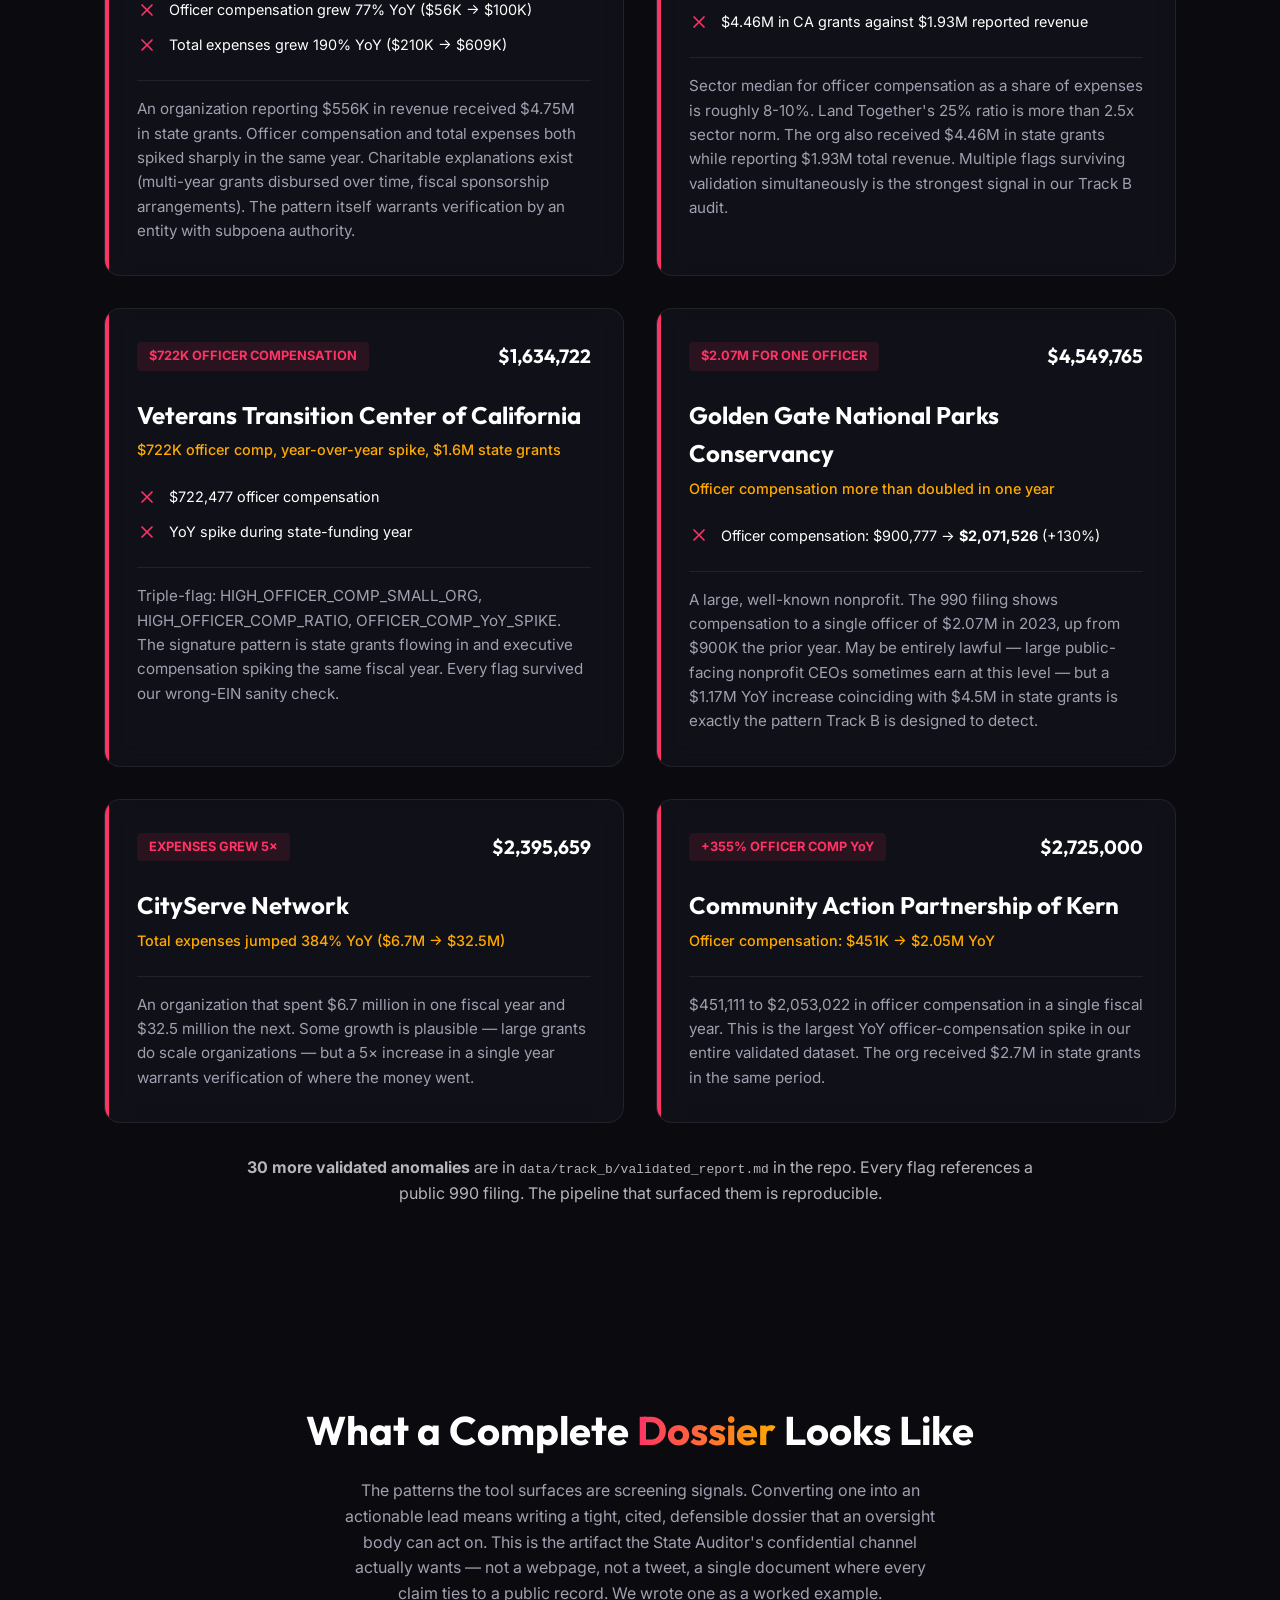
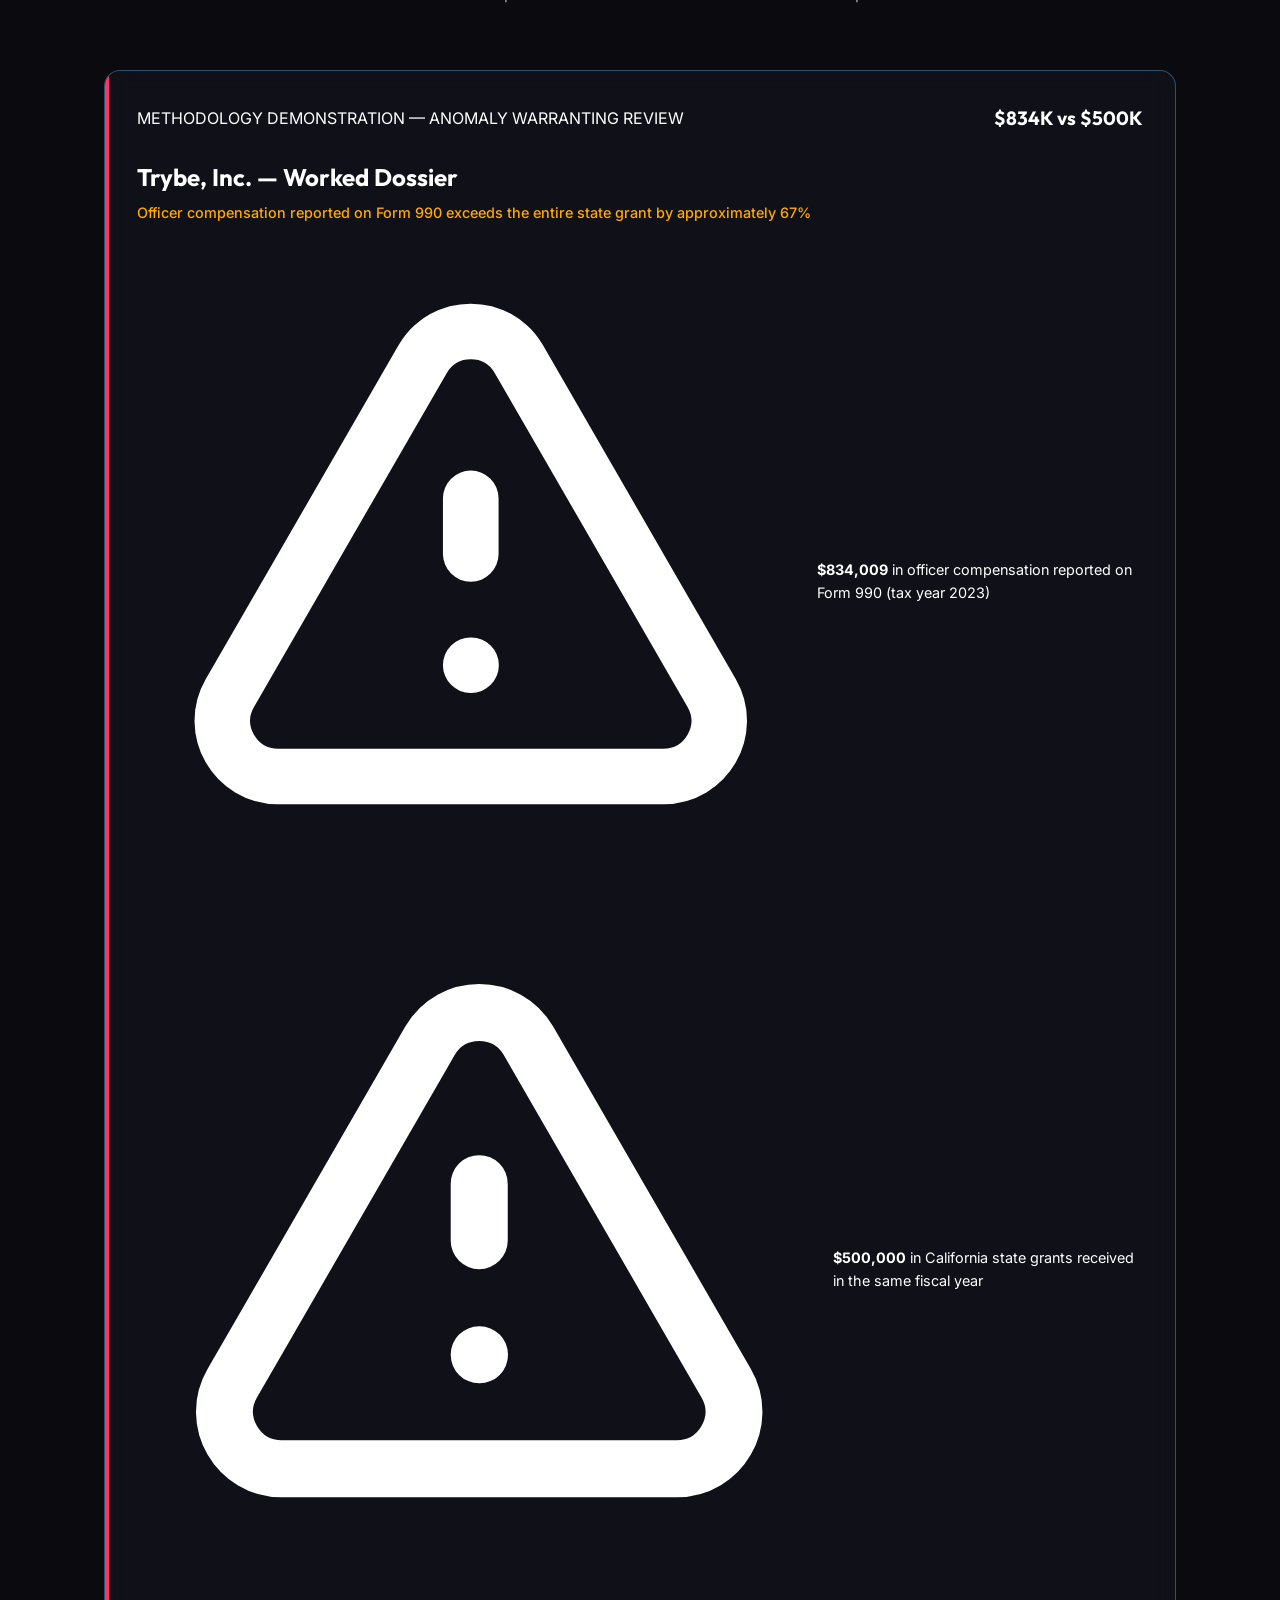
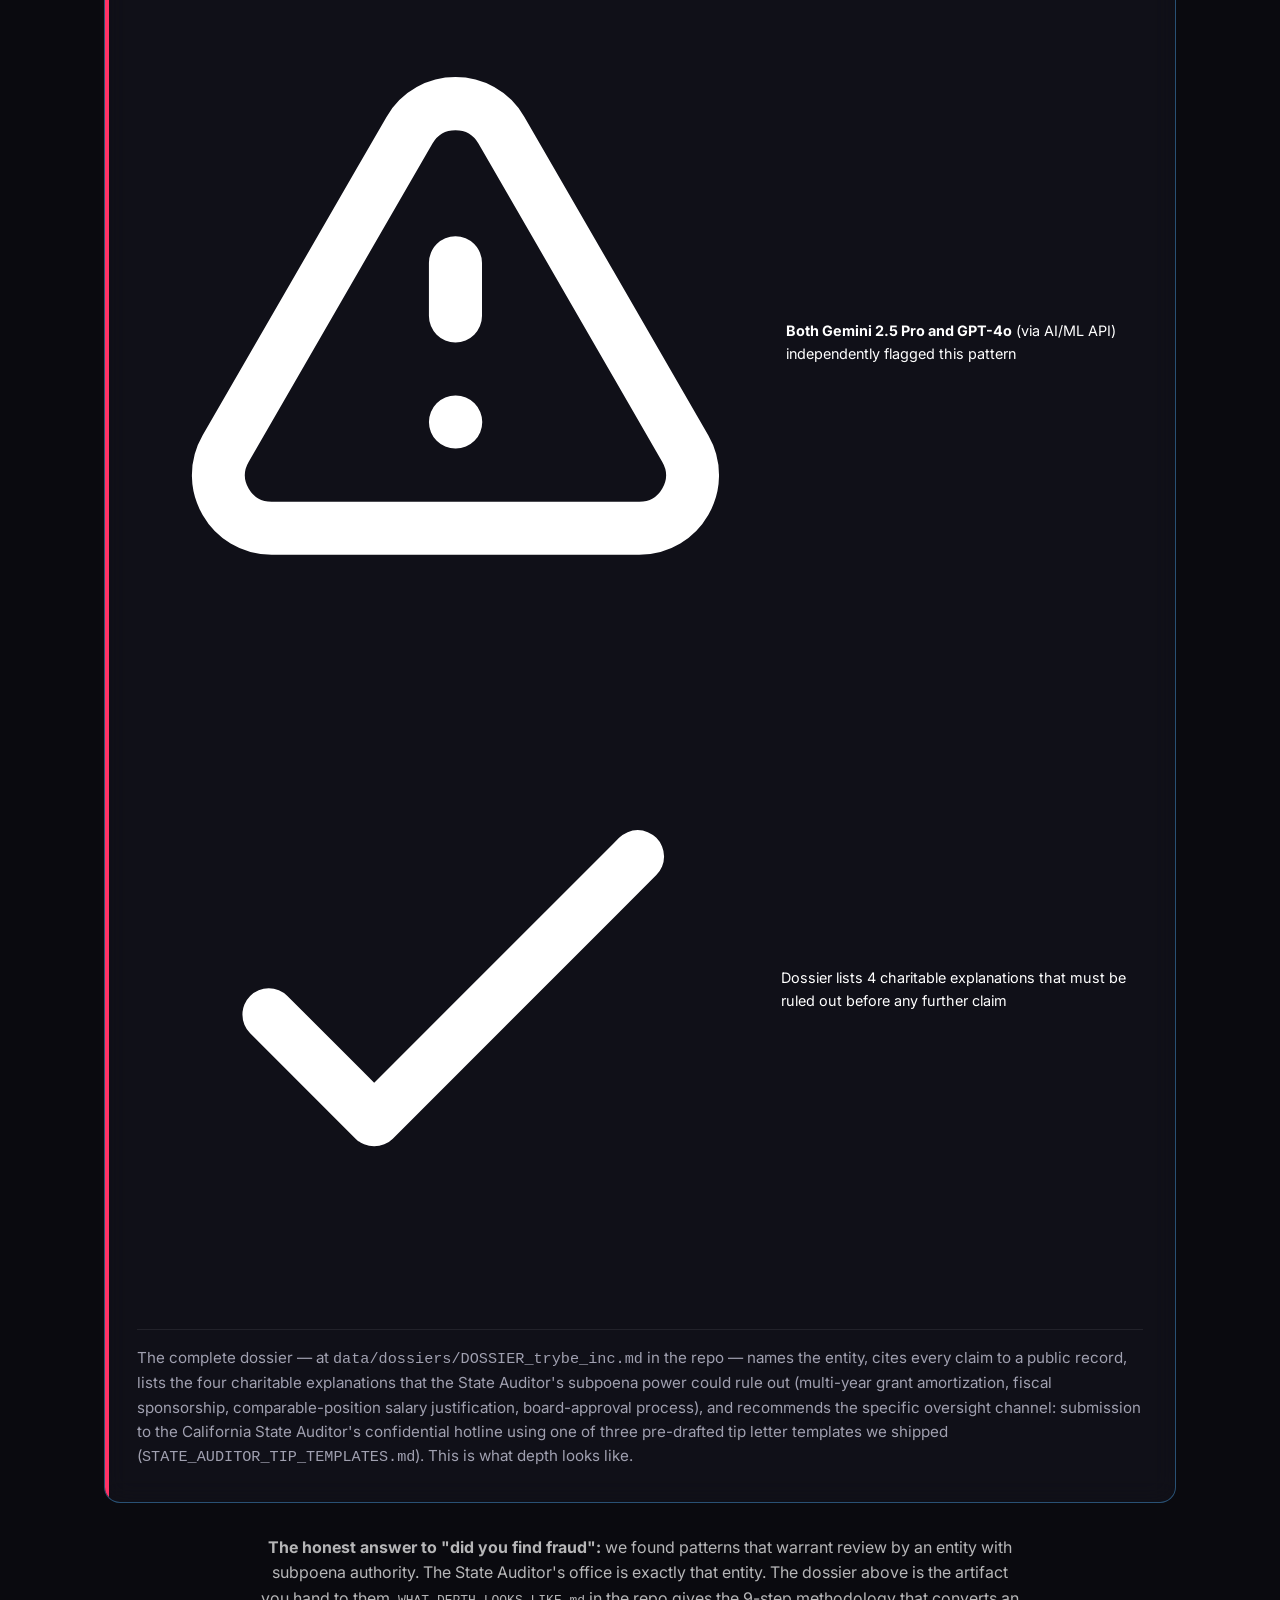
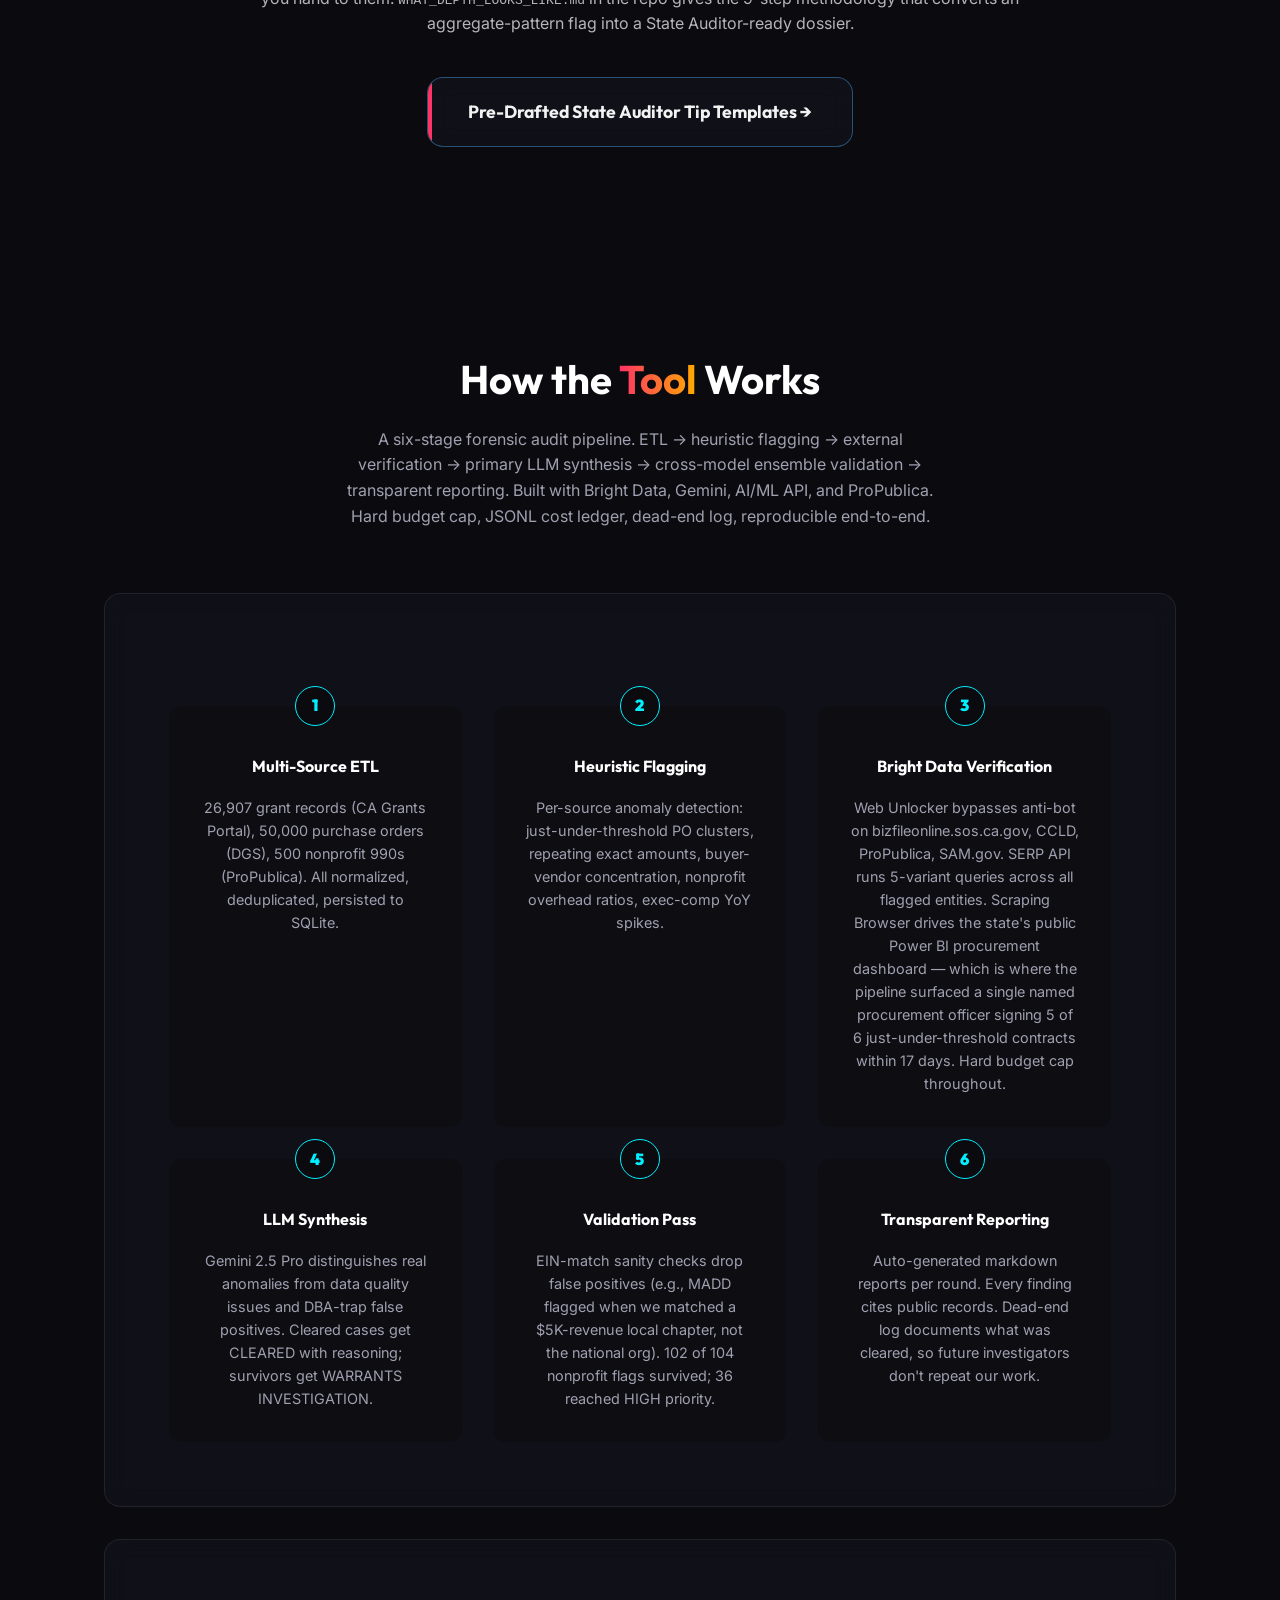
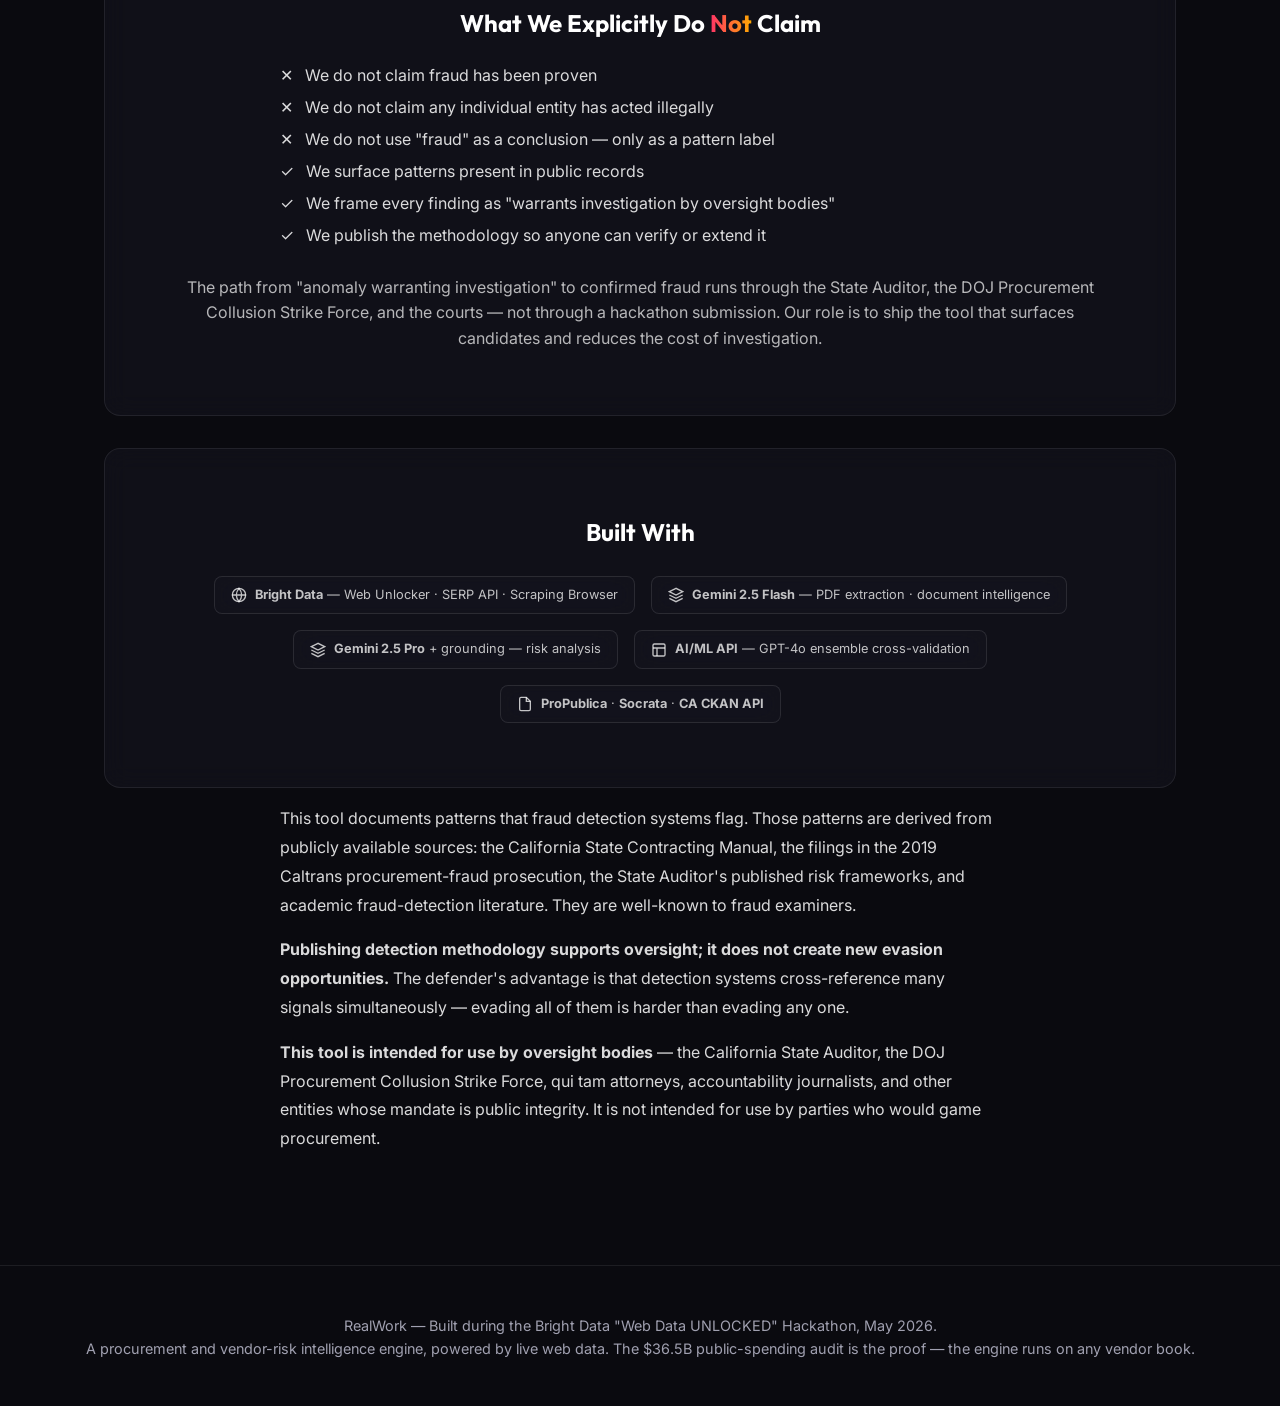
==== commit 4e3bf6ff: "Add Built With badges (Bright Data prominent) + tech stack section https://claude.ai/code/session_01" ====
--- a/docs/index.html
+++ b/docs/index.html
@@ -470,7 +470,30 @@
         </div>
 
         <div class="methodology-card glass" style="margin-top: 2rem;">
-            <h2>Dual-Use <span class="accent-text">Disclosure</span></h2>
+            <h2 style="text-align:center; margin-bottom:1.5rem;">Built With</h2>
+            <div style="display:flex; flex-wrap:wrap; gap:1rem; justify-content:center; align-items:center;">
+                <a href="https://brightdata.com" target="_blank" class="tech-badge glass">
+                    <svg width="16" height="16" viewBox="0 0 24 24" fill="none" stroke="currentColor" stroke-width="2"><circle cx="12" cy="12" r="10"/><path d="M2 12h20M12 2a15.3 15.3 0 0 1 4 10 15.3 15.3 0 0 1-4 10 15.3 15.3 0 0 1-4-10 15.3 15.3 0 0 1 4-10z"/></svg>
+                    <span><strong>Bright Data</strong> — Web Unlocker · SERP API · Scraping Browser</span>
+                </a>
+                <span class="tech-badge glass">
+                    <svg width="16" height="16" viewBox="0 0 24 24" fill="none" stroke="currentColor" stroke-width="2"><path d="M12 2L2 7l10 5 10-5-10-5zM2 17l10 5 10-5M2 12l10 5 10-5"/></svg>
+                    <span><strong>Gemini 2.5 Flash</strong> — PDF extraction · document intelligence</span>
+                </span>
+                <span class="tech-badge glass">
+                    <svg width="16" height="16" viewBox="0 0 24 24" fill="none" stroke="currentColor" stroke-width="2"><path d="M12 2L2 7l10 5 10-5-10-5zM2 17l10 5 10-5M2 12l10 5 10-5"/></svg>
+                    <span><strong>Gemini 2.5 Pro</strong> + grounding — risk analysis</span>
+                </span>
+                <span class="tech-badge glass">
+                    <svg width="16" height="16" viewBox="0 0 24 24" fill="none" stroke="currentColor" stroke-width="2"><rect x="3" y="3" width="18" height="18" rx="2"/><path d="M3 9h18M9 21V9"/></svg>
+                    <span><strong>AI/ML API</strong> — GPT-4o ensemble cross-validation</span>
+                </span>
+                <span class="tech-badge glass">
+                    <svg width="16" height="16" viewBox="0 0 24 24" fill="none" stroke="currentColor" stroke-width="2"><path d="M14 2H6a2 2 0 0 0-2 2v16a2 2 0 0 0 2 2h12a2 2 0 0 0 2-2V8z"/><polyline points="14 2 14 8 20 8"/></svg>
+                    <span><strong>ProPublica</strong> · <strong>Socrata</strong> · <strong>CA CKAN API</strong></span>
+                </span>
+            </div>
+        </div>
             <p style="text-align: left; max-width: 720px; margin: 1rem auto; line-height: 1.8; color: rgba(255,255,255,0.85);">
                 This tool documents patterns that fraud detection systems flag. Those patterns are derived from publicly available sources: the California State Contracting Manual, the filings in the 2019 Caltrans procurement-fraud prosecution, the State Auditor's published risk frameworks, and academic fraud-detection literature. They are well-known to fraud examiners.
             </p>
--- a/docs/style.css
+++ b/docs/style.css
@@ -524,6 +524,24 @@
     box-shadow: 0 5px 15px rgba(0,0,0,0.3);
 }
 
+/* Built-with tech badges */
+.tech-badge {
+    display: inline-flex;
+    align-items: center;
+    gap: 0.5rem;
+    padding: 0.5rem 1rem;
+    border-radius: 8px;
+    font-size: 0.8rem;
+    color: rgba(255,255,255,0.75);
+    text-decoration: none;
+    border: 1px solid rgba(255,255,255,0.1);
+    transition: border-color 0.2s, color 0.2s;
+}
+.tech-badge:hover {
+    border-color: rgba(80,180,255,0.4);
+    color: rgba(255,255,255,0.95);
+}
+
 /* Live pulse indicator */
 .live-pulse {
     display: inline-block;
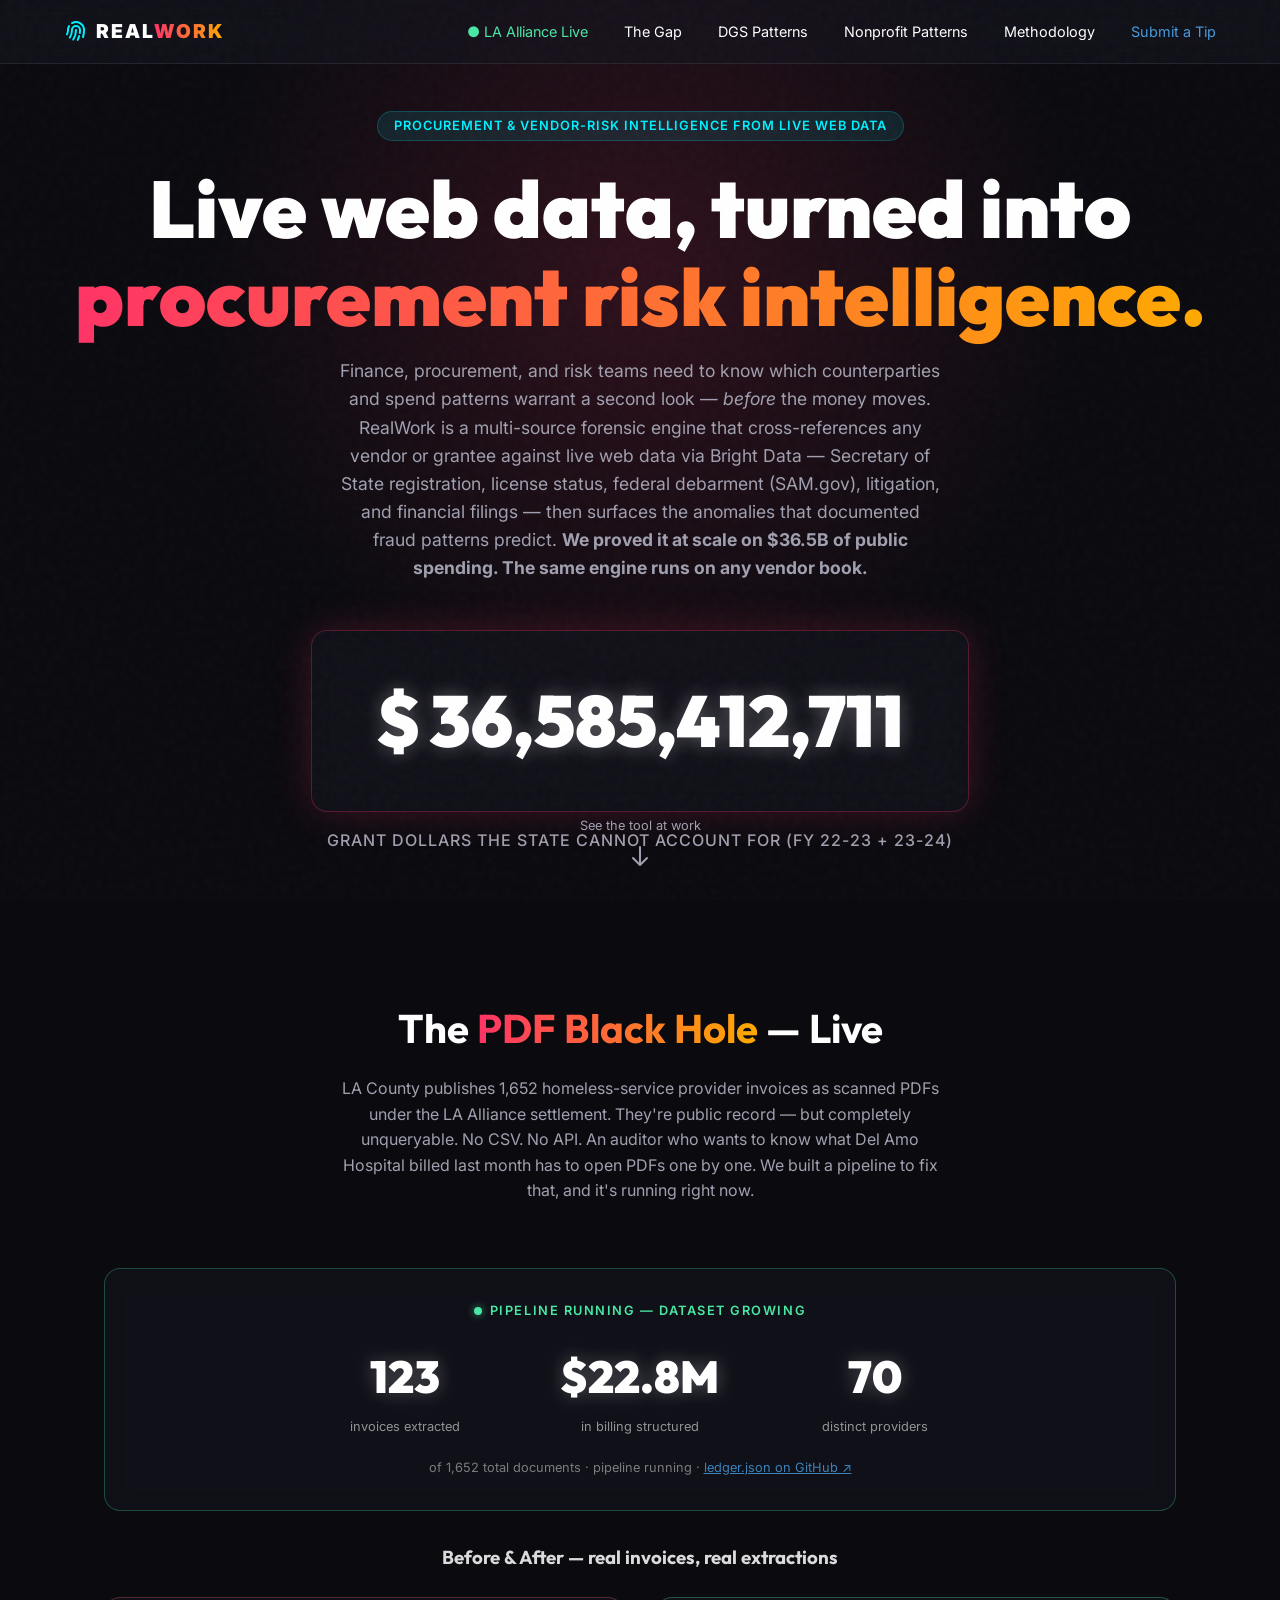
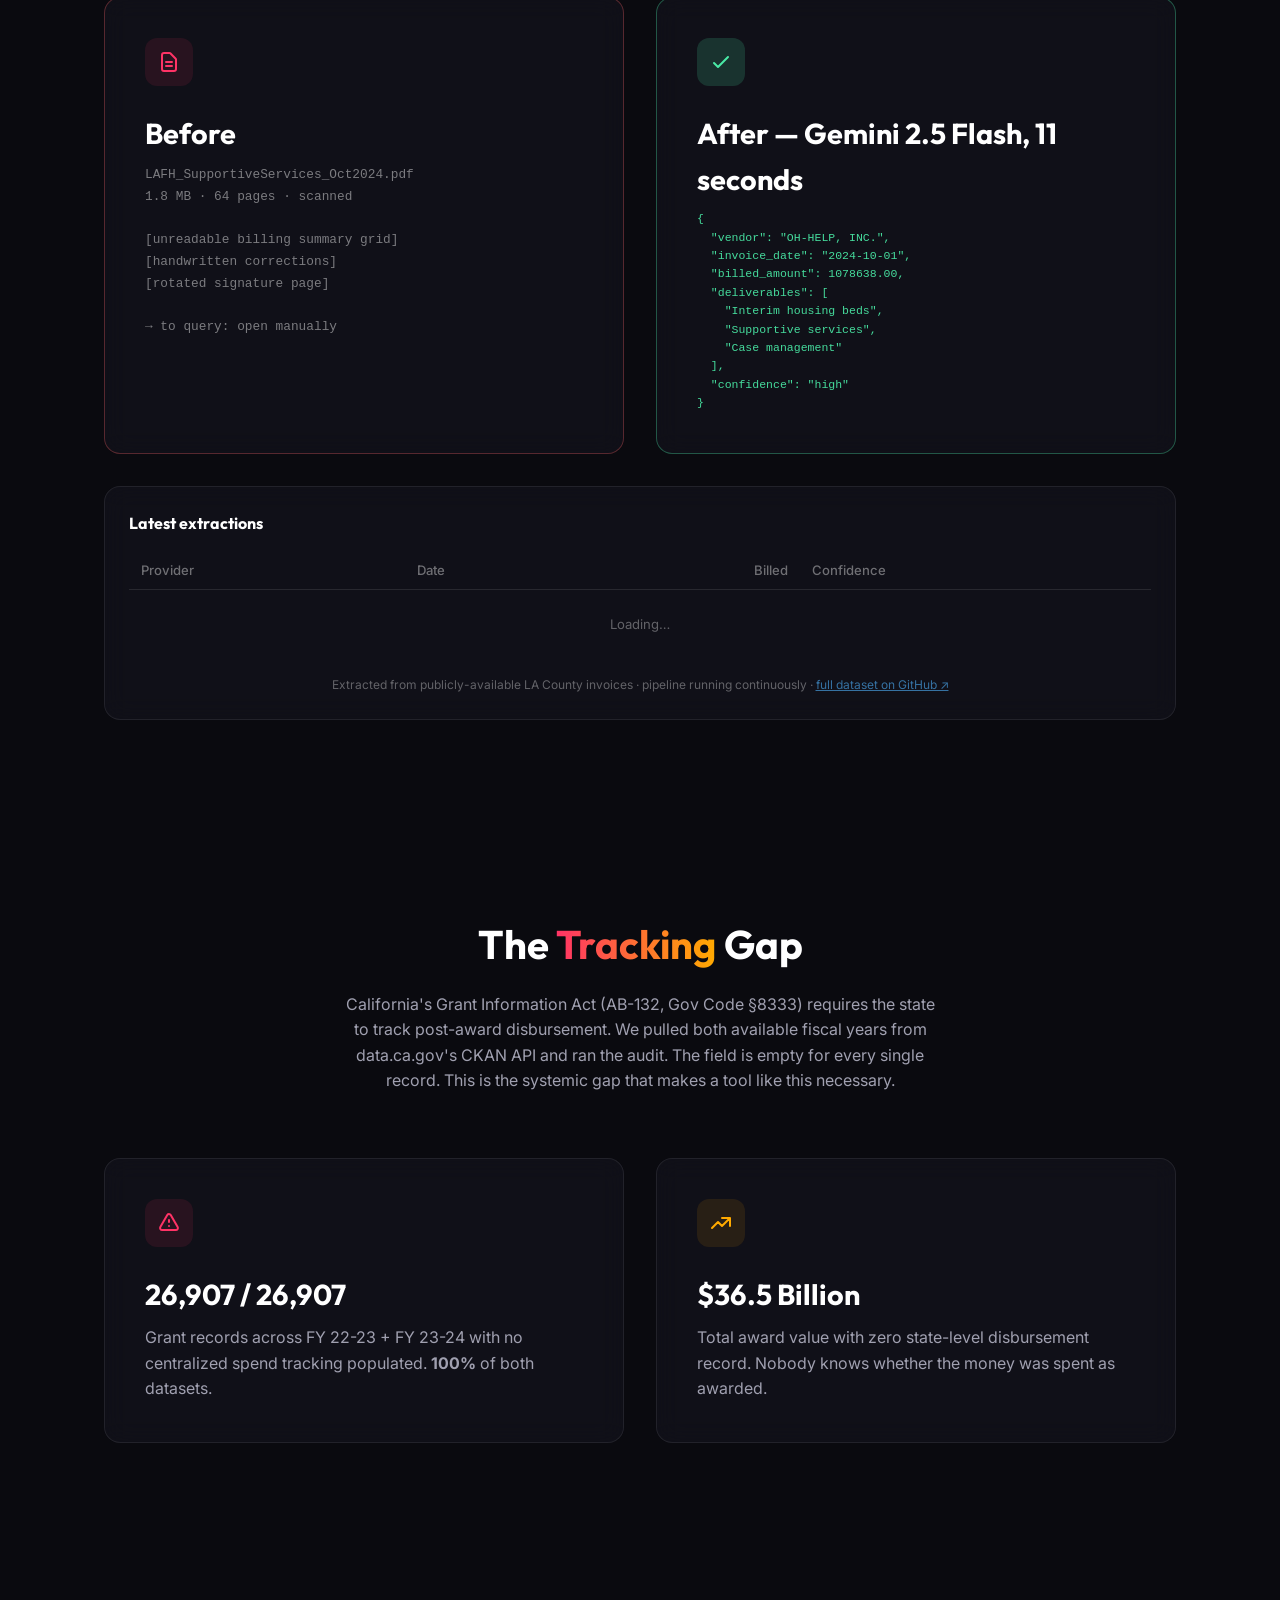
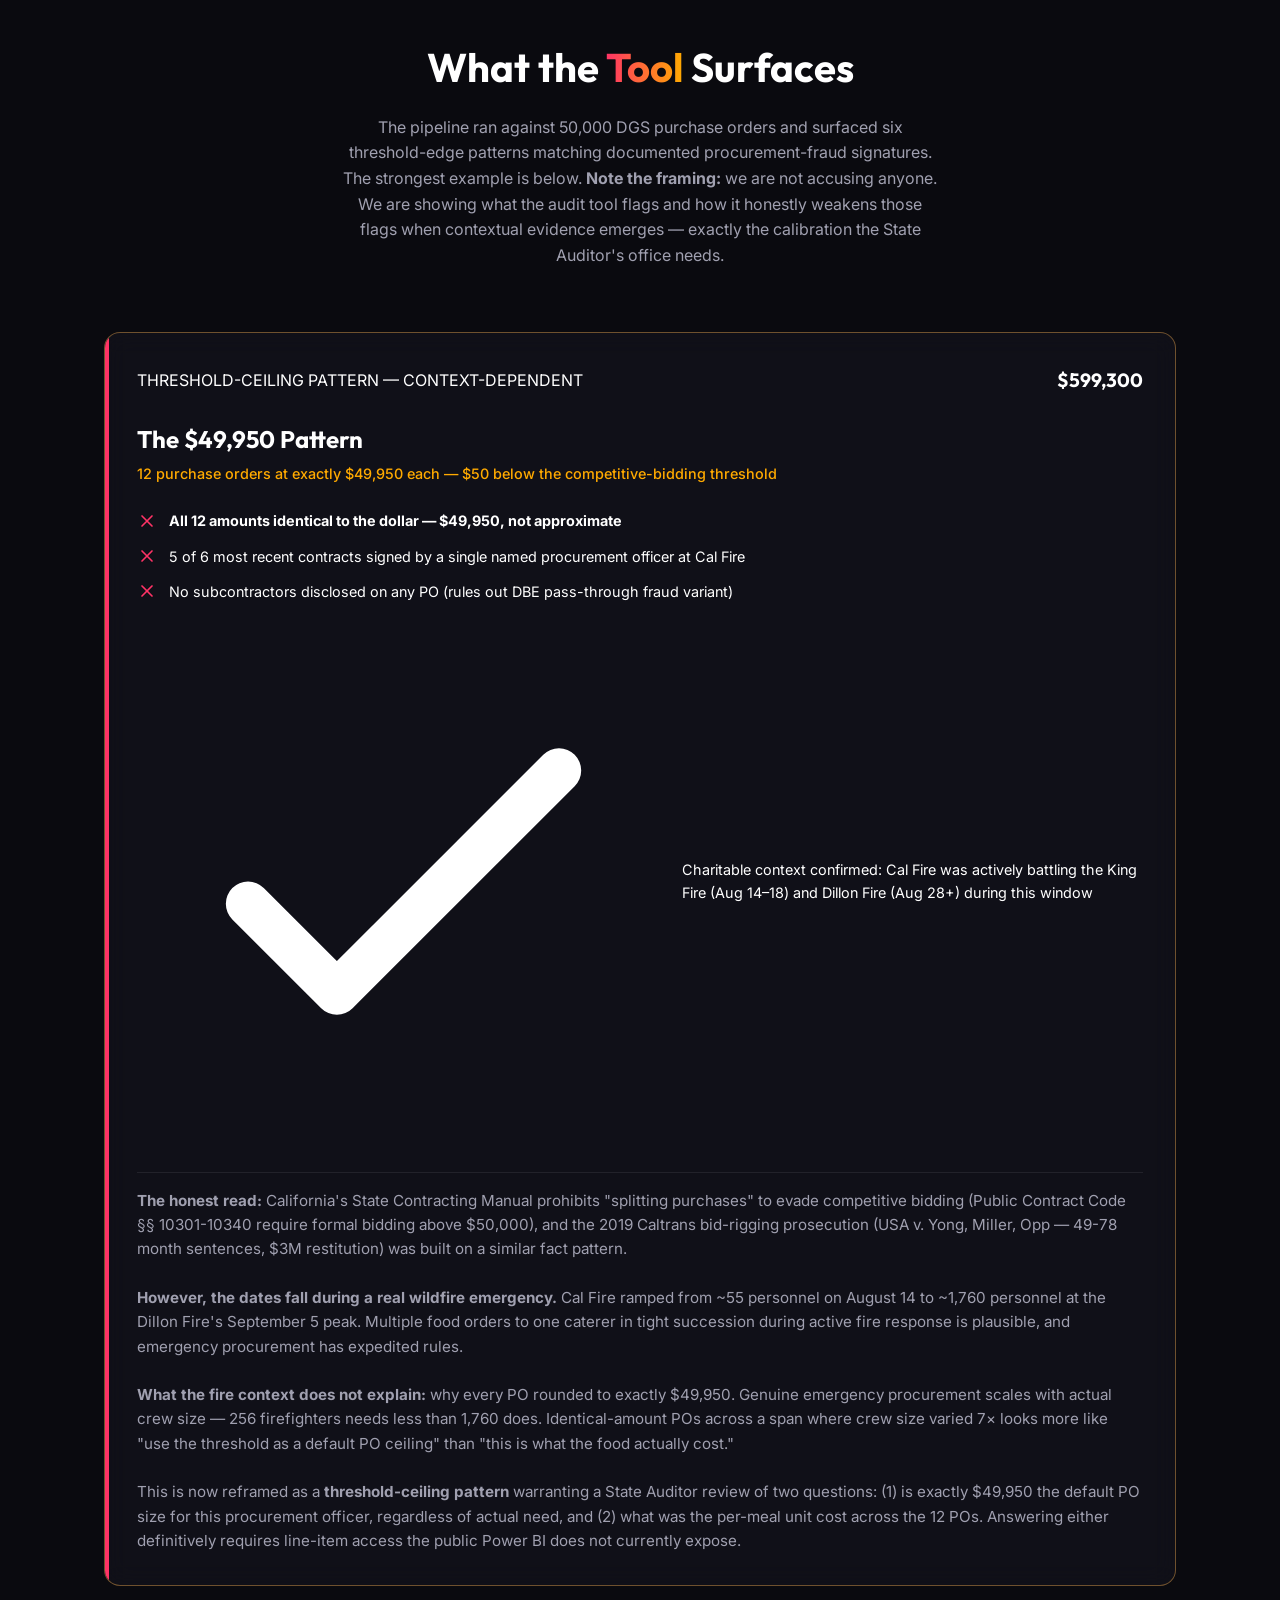
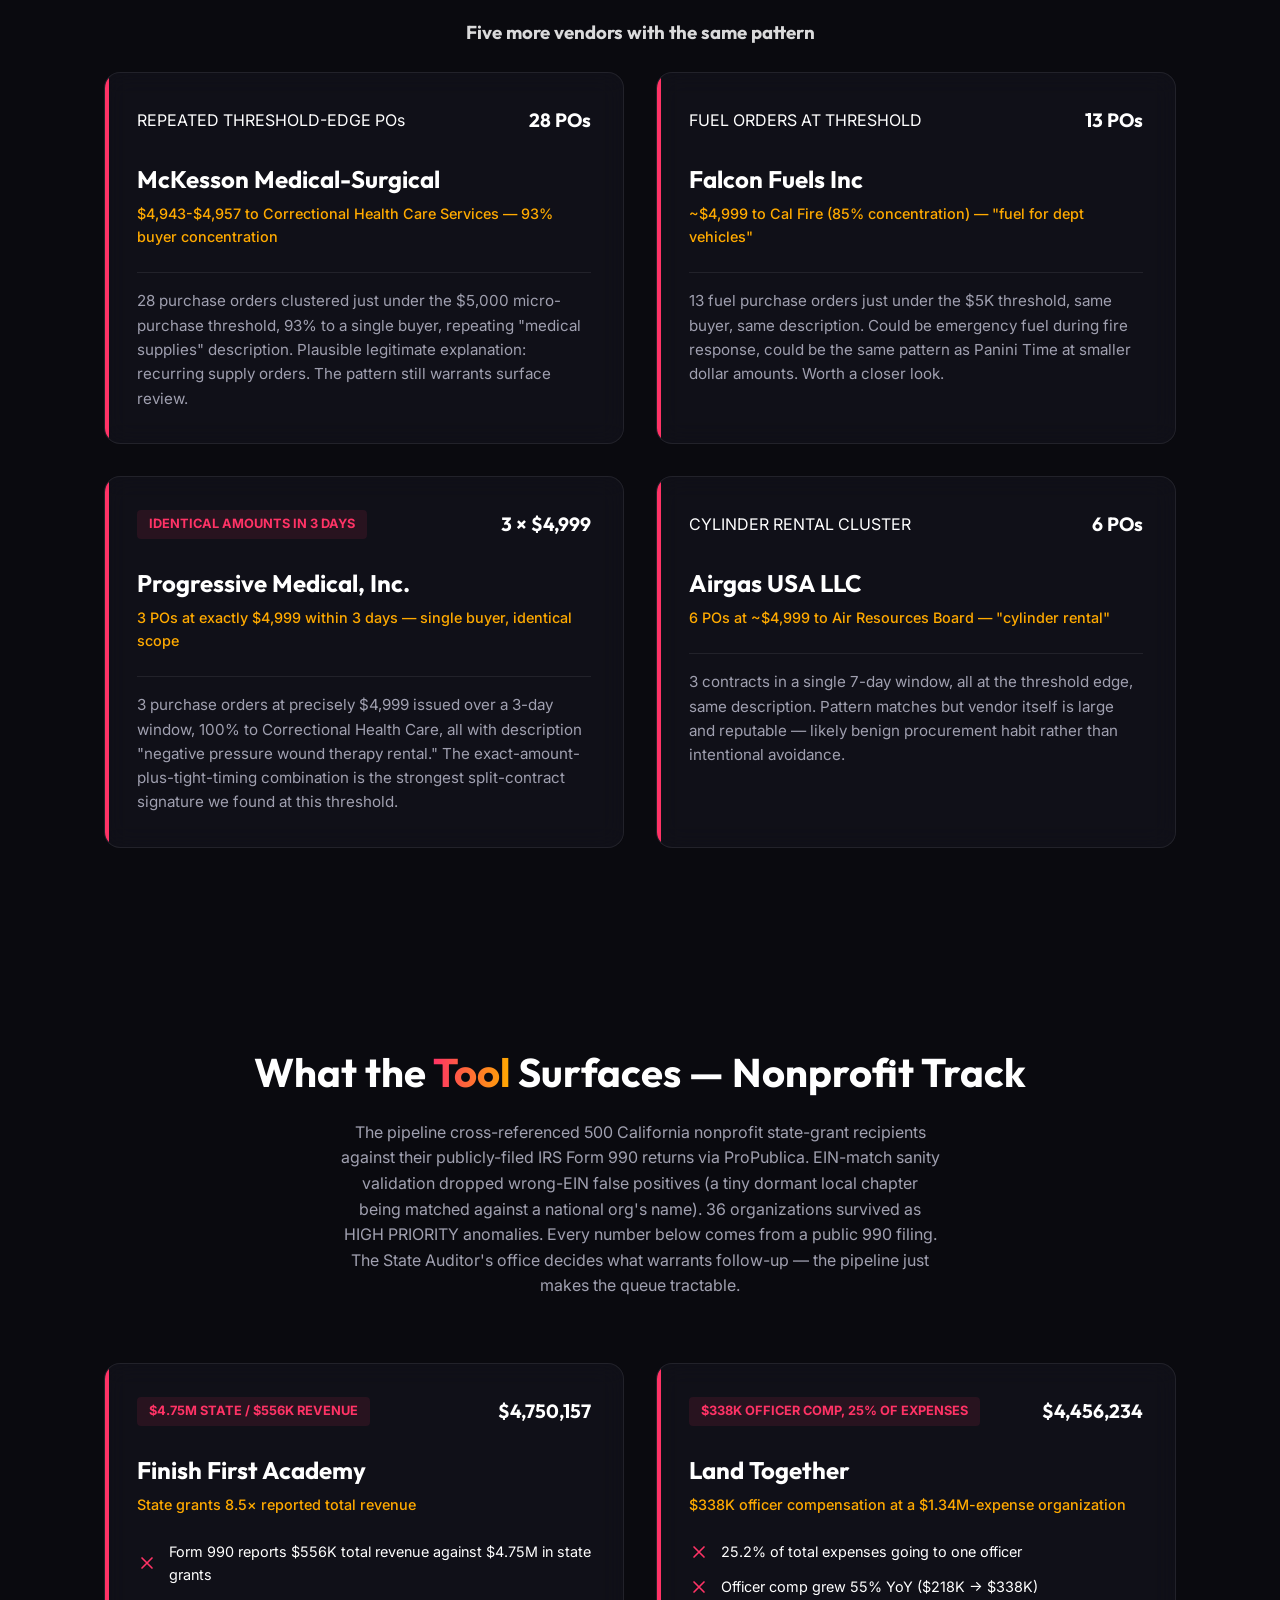
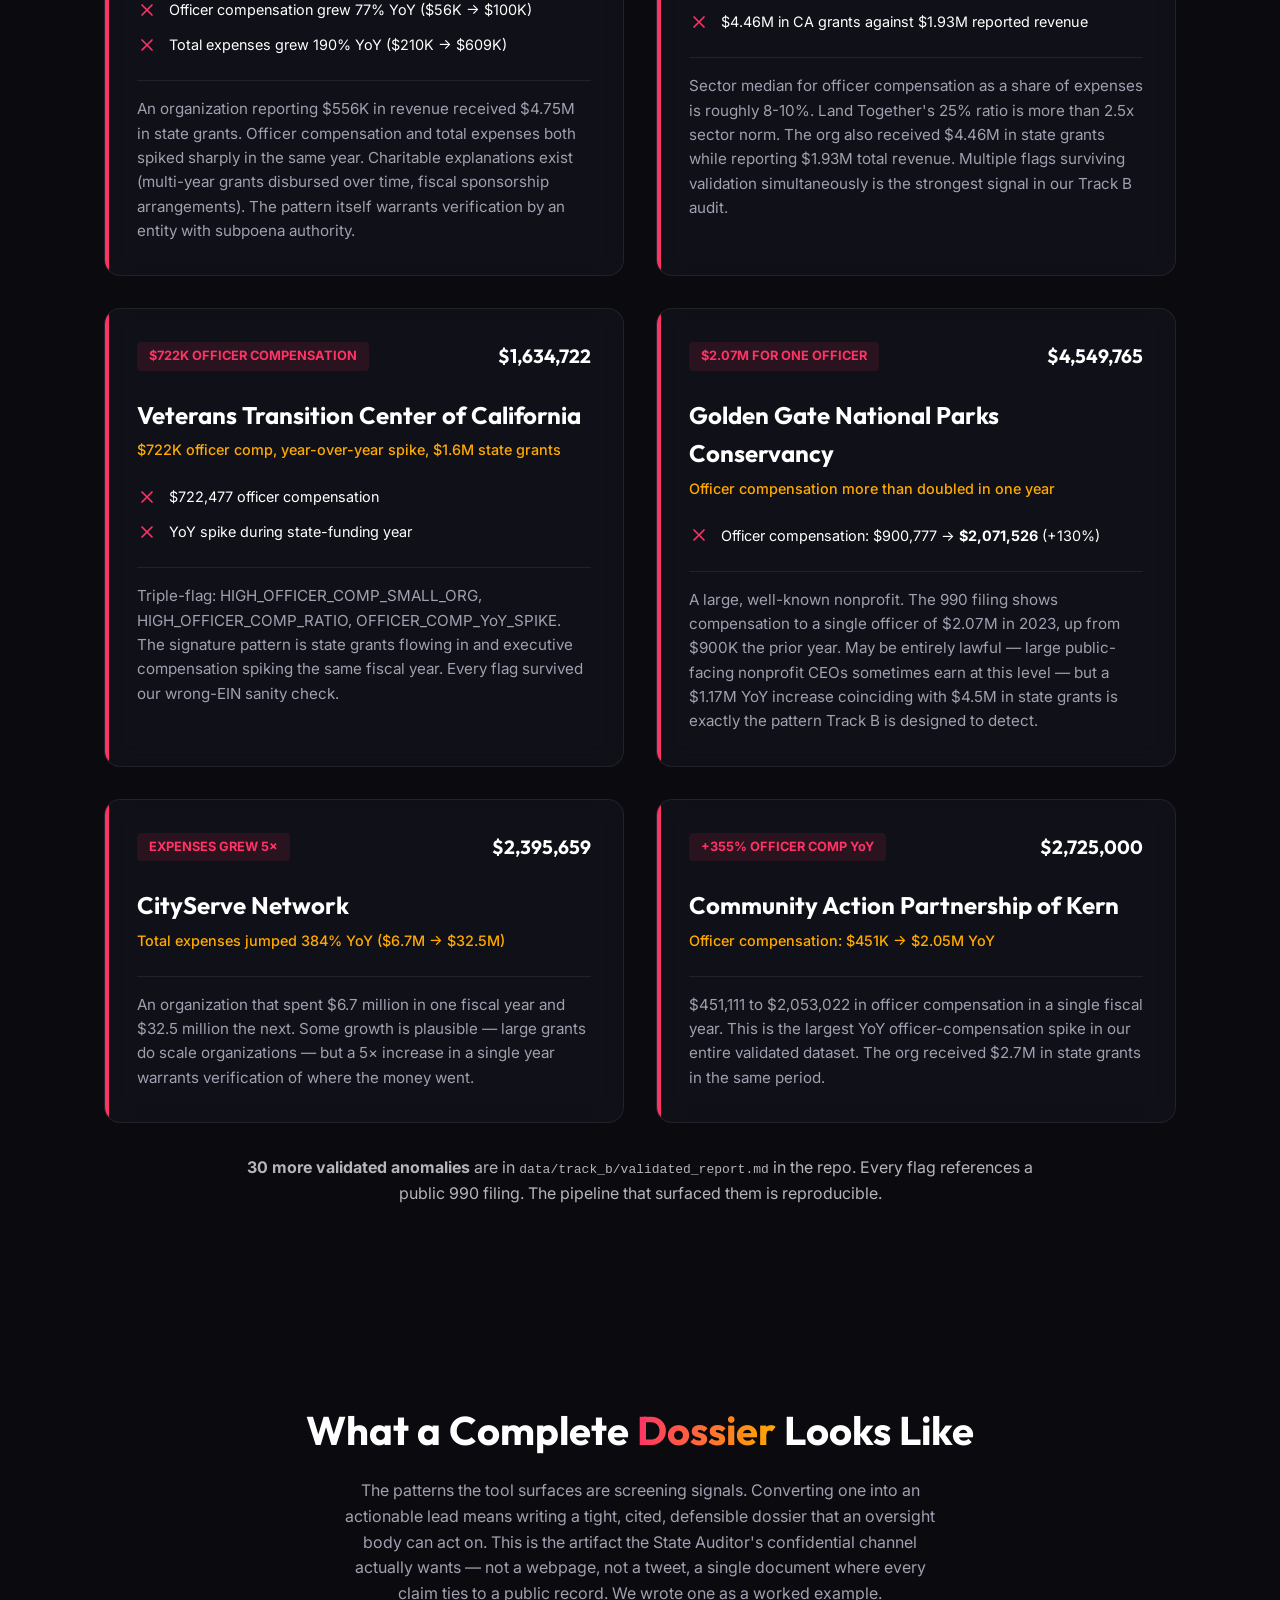
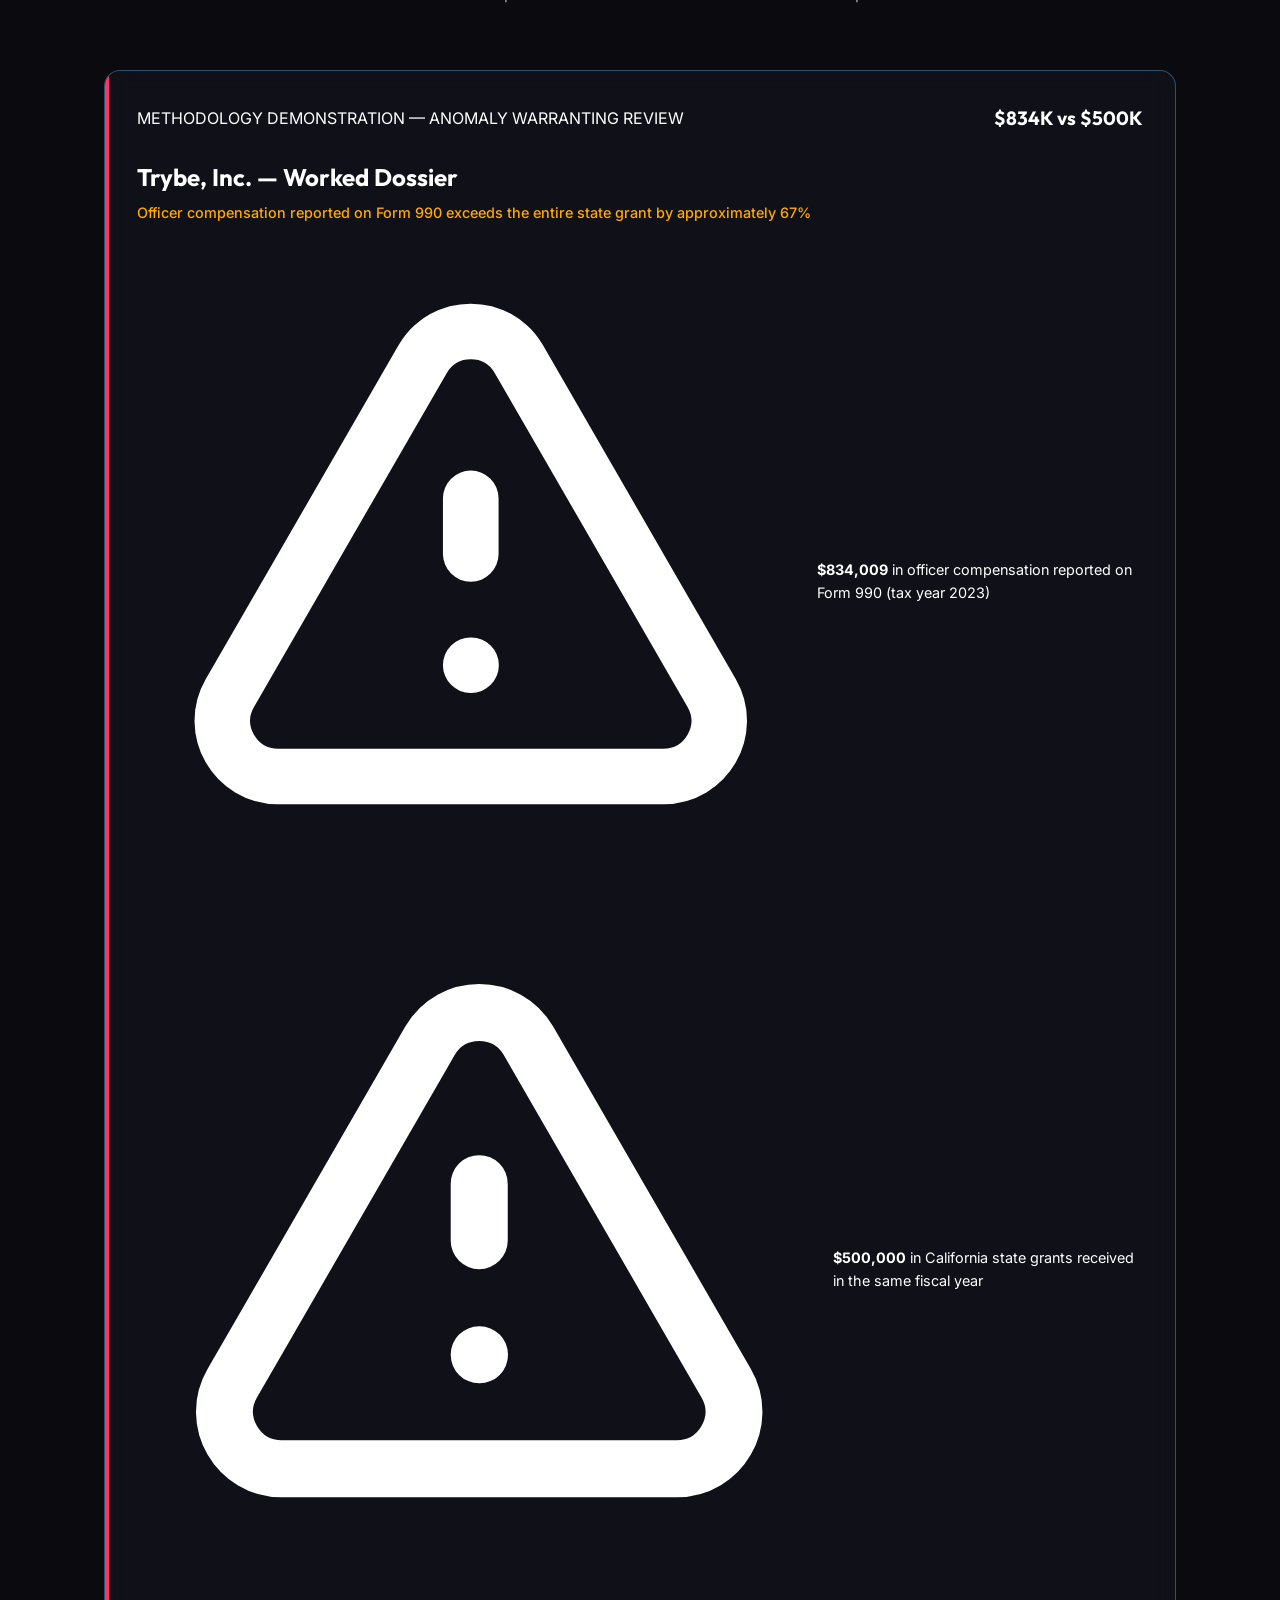
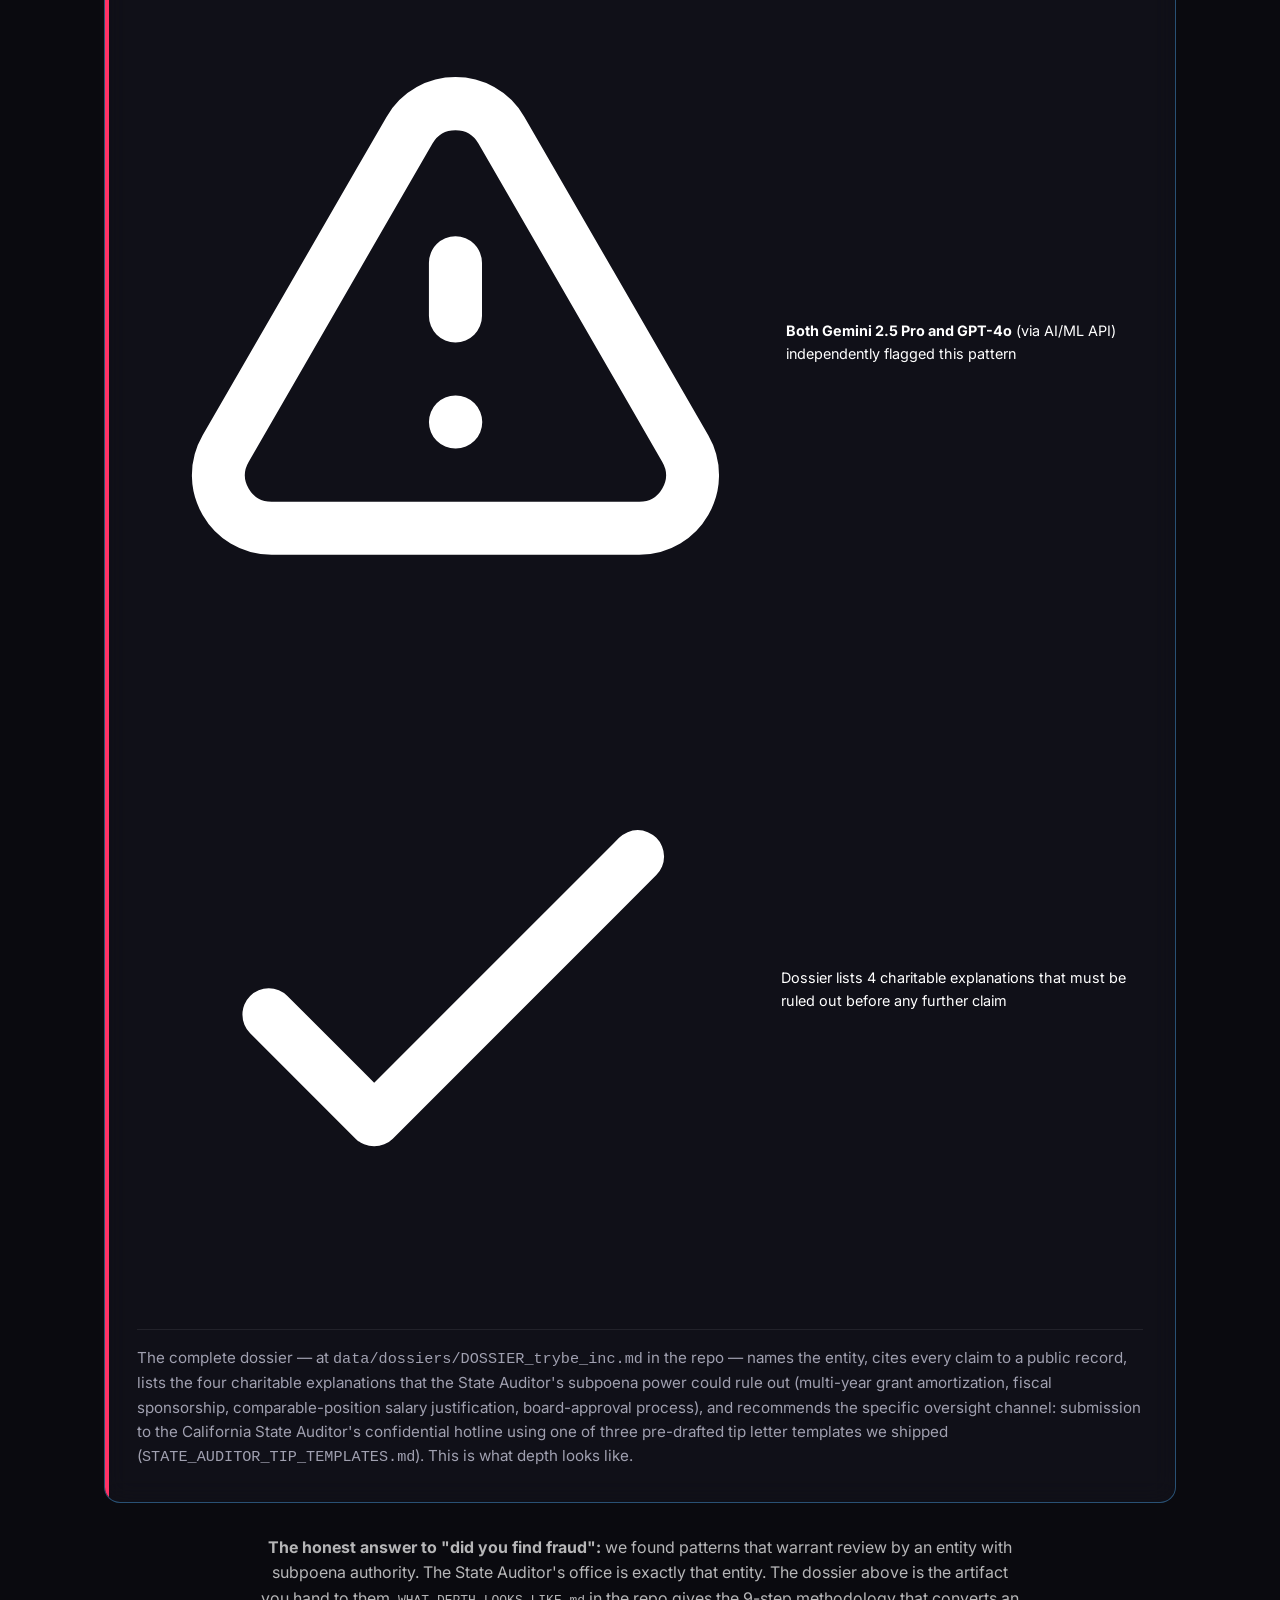
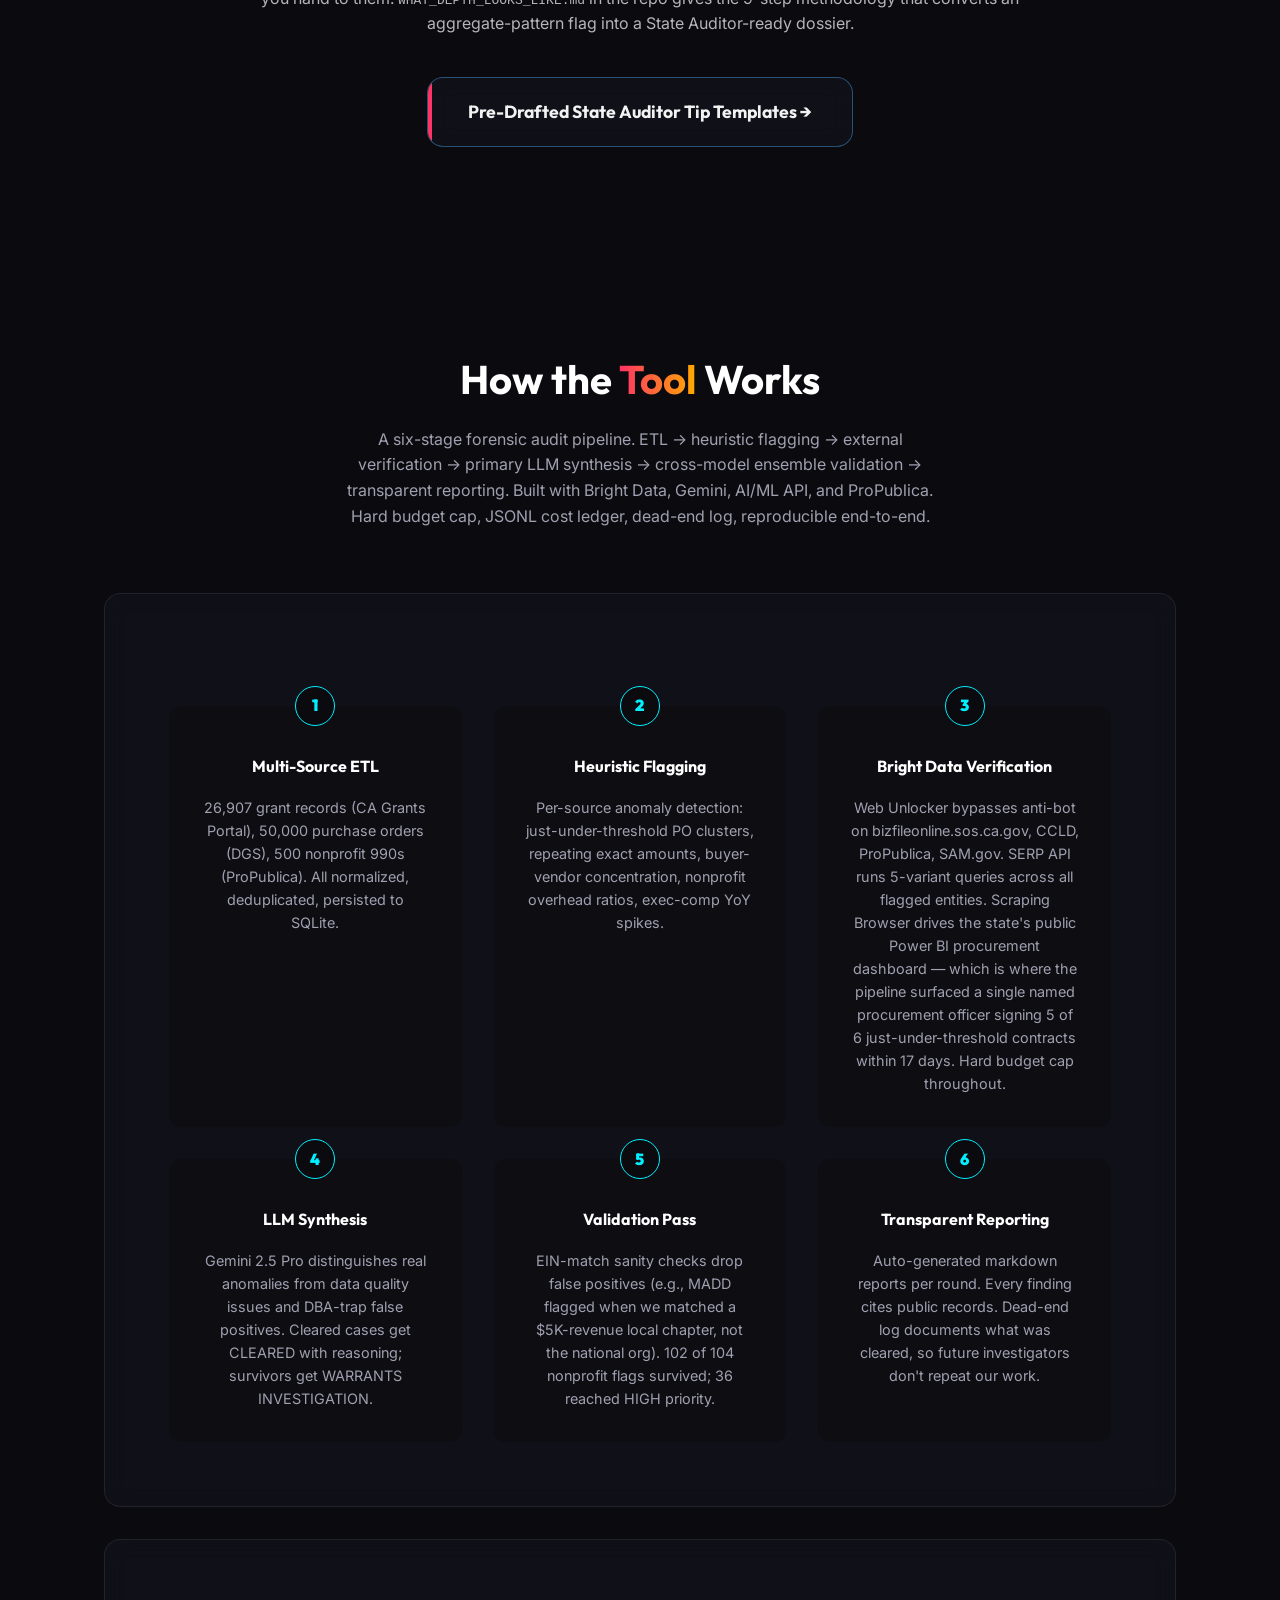
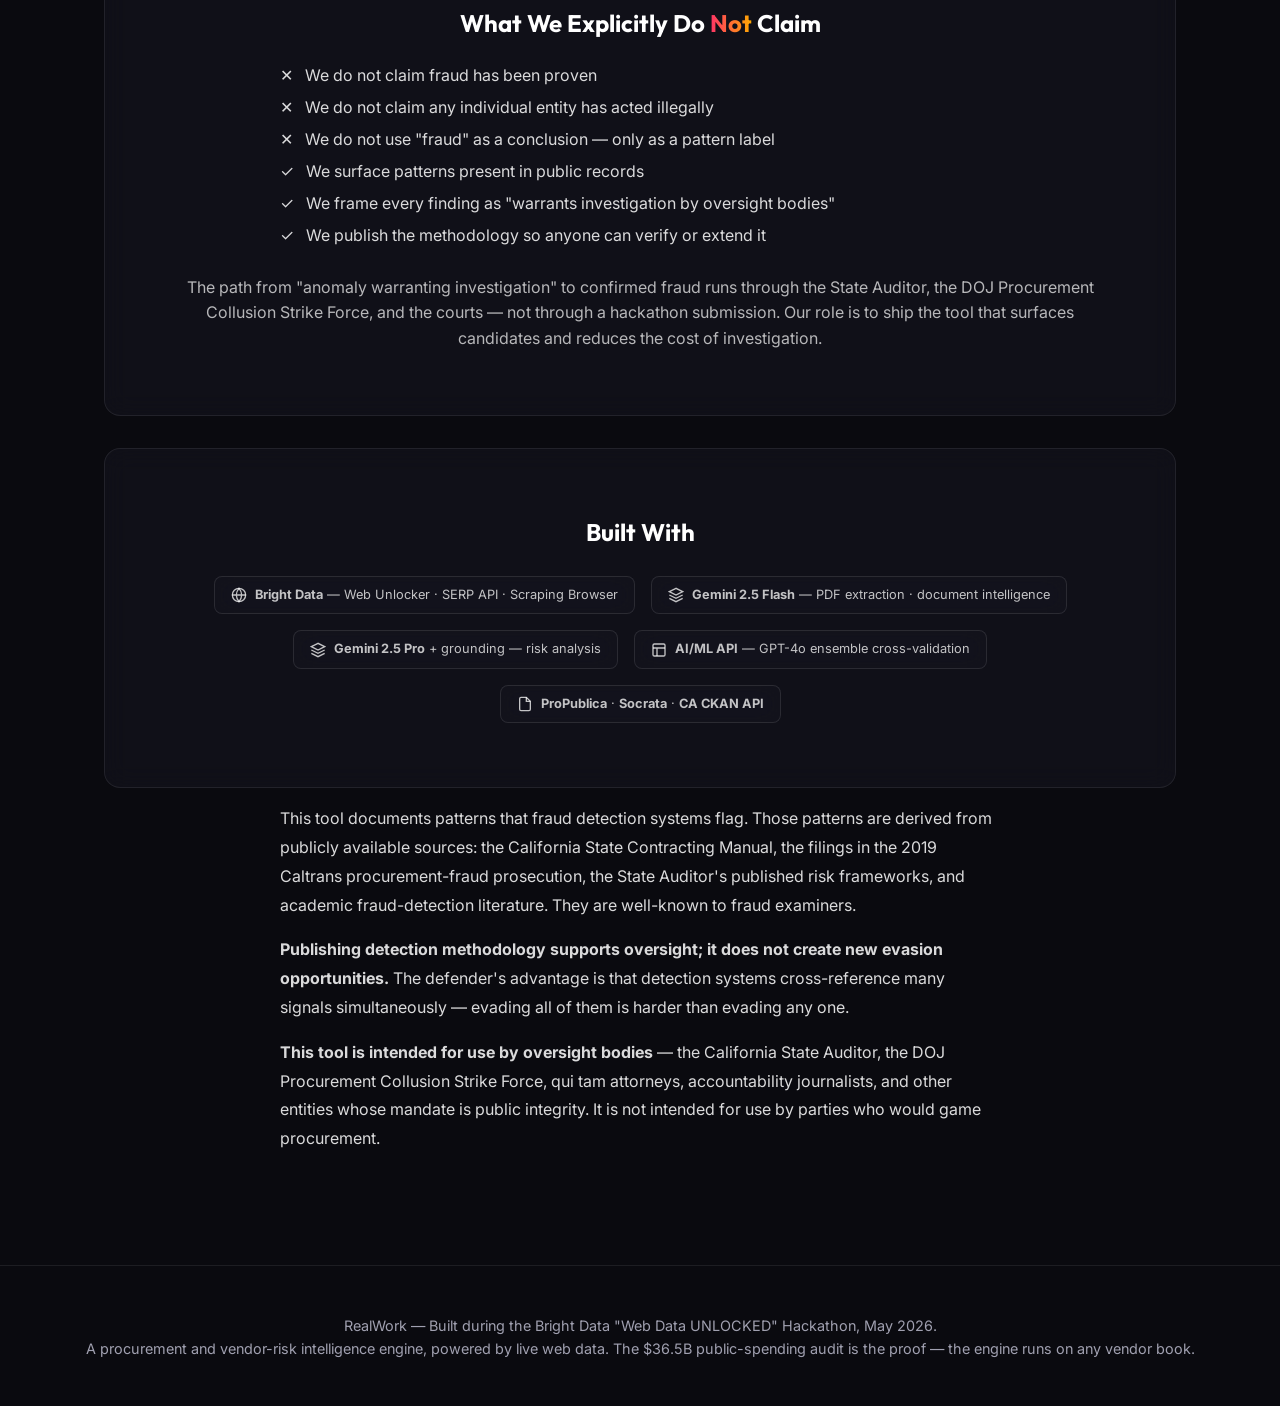
==== commit 8e4c247d: "Hardcode real ledger stats as fallback (123 invoices, $22.8M, 70 providers) Fixes zeroes shown when " ====
--- a/docs/index.html
+++ b/docs/index.html
@@ -62,19 +62,19 @@
             </div>
             <div style="display: grid; grid-template-columns: 1fr 1fr 1fr; gap: 1.5rem; max-width: 680px; margin: 0 auto;">
                 <div>
-                    <div class="stat-number" id="alliance-docs" style="font-size: 2.8rem;">—</div>
+                    <div class="stat-number" id="alliance-docs" style="font-size: 2.8rem;">123</div>
                     <div style="font-size: 0.8rem; color: rgba(255,255,255,0.55); margin-top: 0.25rem;">invoices extracted</div>
                 </div>
                 <div>
-                    <div class="stat-number" id="alliance-dollars" style="font-size: 2.8rem;">—</div>
+                    <div class="stat-number" id="alliance-dollars" style="font-size: 2.8rem;">$22.8M</div>
                     <div style="font-size: 0.8rem; color: rgba(255,255,255,0.55); margin-top: 0.25rem;">in billing structured</div>
                 </div>
                 <div>
-                    <div class="stat-number" id="alliance-providers" style="font-size: 2.8rem;">—</div>
+                    <div class="stat-number" id="alliance-providers" style="font-size: 2.8rem;">70</div>
                     <div style="font-size: 0.8rem; color: rgba(255,255,255,0.55); margin-top: 0.25rem;">distinct providers</div>
                 </div>
             </div>
-            <p style="margin-top: 1.25rem; color: rgba(255,255,255,0.45); font-size: 0.8rem;">of 1,652 total documents · <a href="https://github.com/switzloco/realwork/blob/main/data/la_alliance/ledger.json" target="_blank" style="color: rgba(80,180,255,0.7);">ledger.json on GitHub ↗</a></p>
+            <p style="margin-top: 1.25rem; color: rgba(255,255,255,0.45); font-size: 0.8rem;">of 1,652 total documents · pipeline running · <a href="https://github.com/switzloco/realwork/blob/main/data/la_alliance/ledger.json" target="_blank" style="color: rgba(80,180,255,0.7);">ledger.json on GitHub ↗</a></p>
         </div>
 
         <!-- Before / After showcase -->
@@ -93,13 +93,13 @@
                 </div>
                 <h3>After — Gemini 2.5 Flash, 11 seconds</h3>
                 <pre style="font-size:0.72rem; color:rgba(80,255,180,0.85); text-align:left; overflow:auto; line-height:1.6; margin:0;">{
-  "vendor": "LA Family Housing (LAFH)",
-  "invoice_date": "2024-11-01",
-  "billed_amount": 491538.75,
+  "vendor": "OH-HELP, INC.",
+  "invoice_date": "2024-10-01",
+  "billed_amount": 1078638.00,
   "deliverables": [
-    "D7", "PHK (D7)",
-    "SAM", "D7 Flex",
-    "DHS", "MHSA"
+    "Interim housing beds",
+    "Supportive services",
+    "Case management"
   ],
   "confidence": "high"
 }</pre>
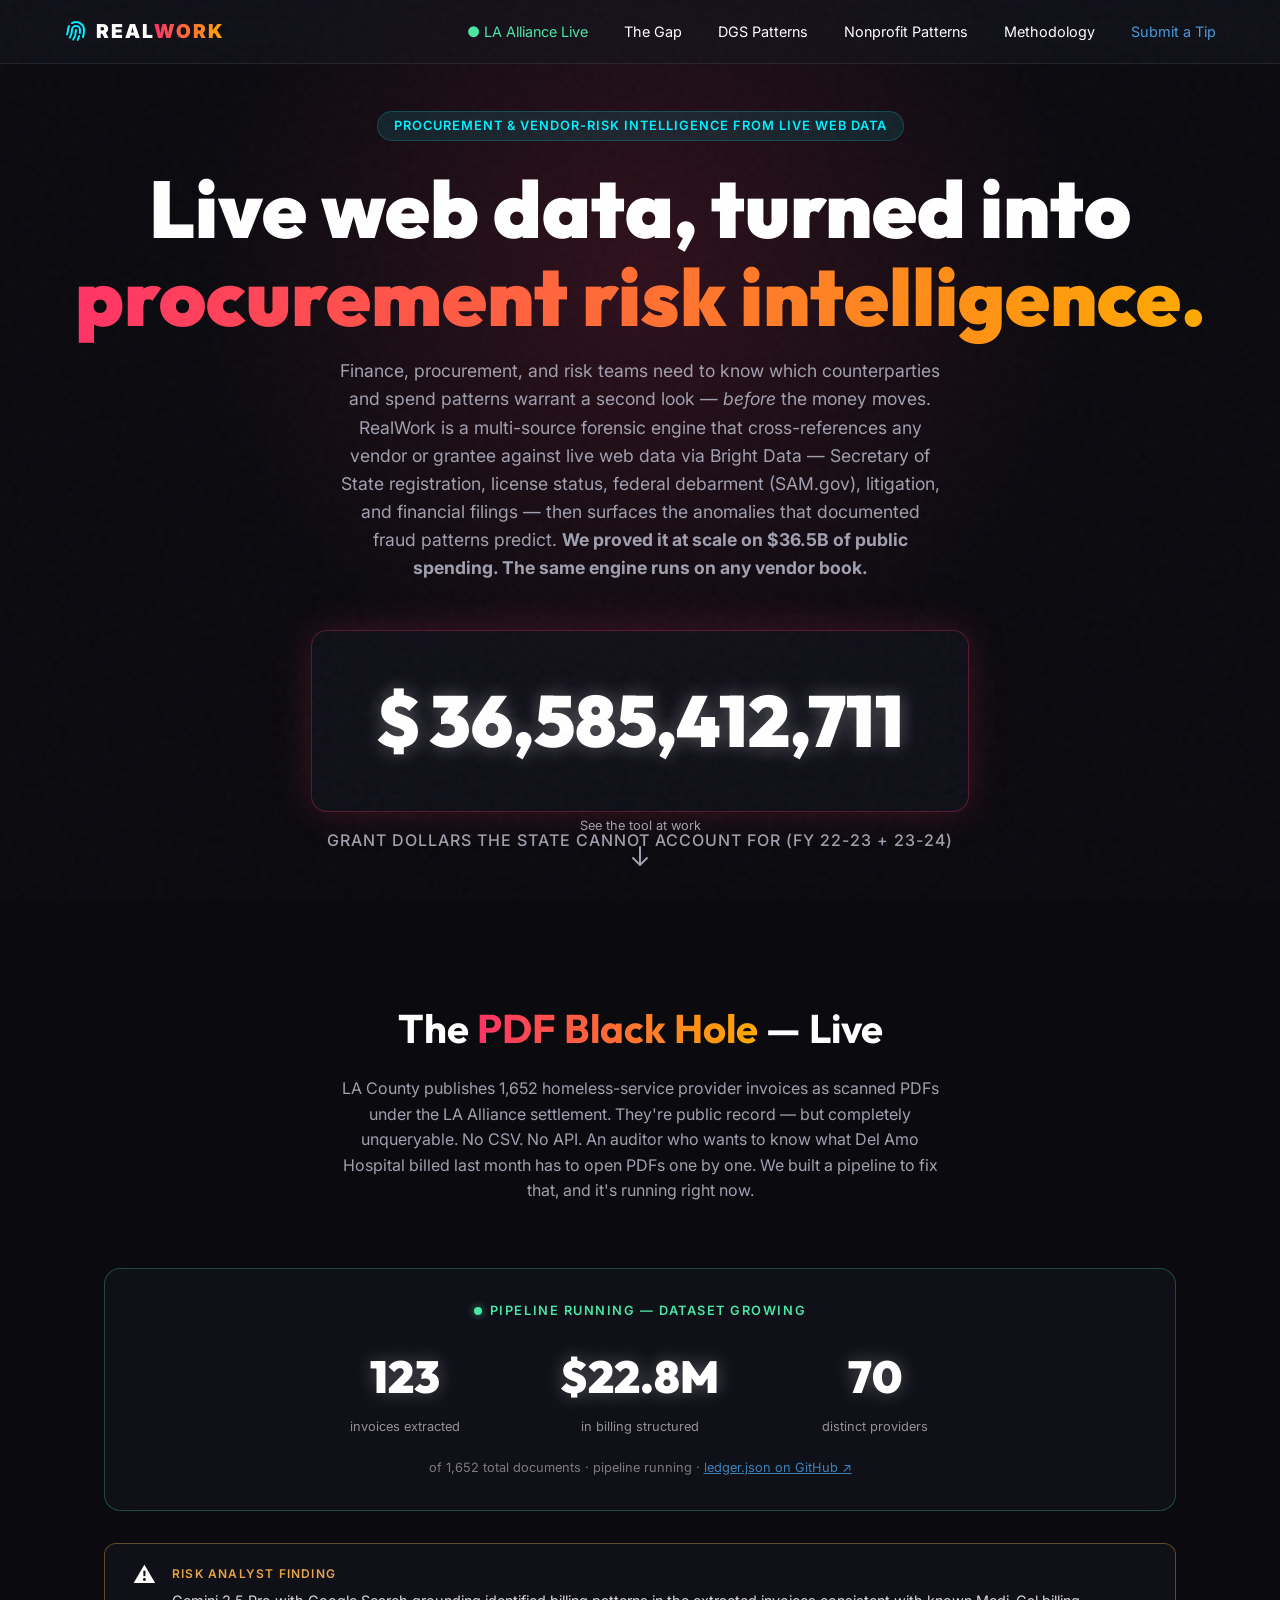
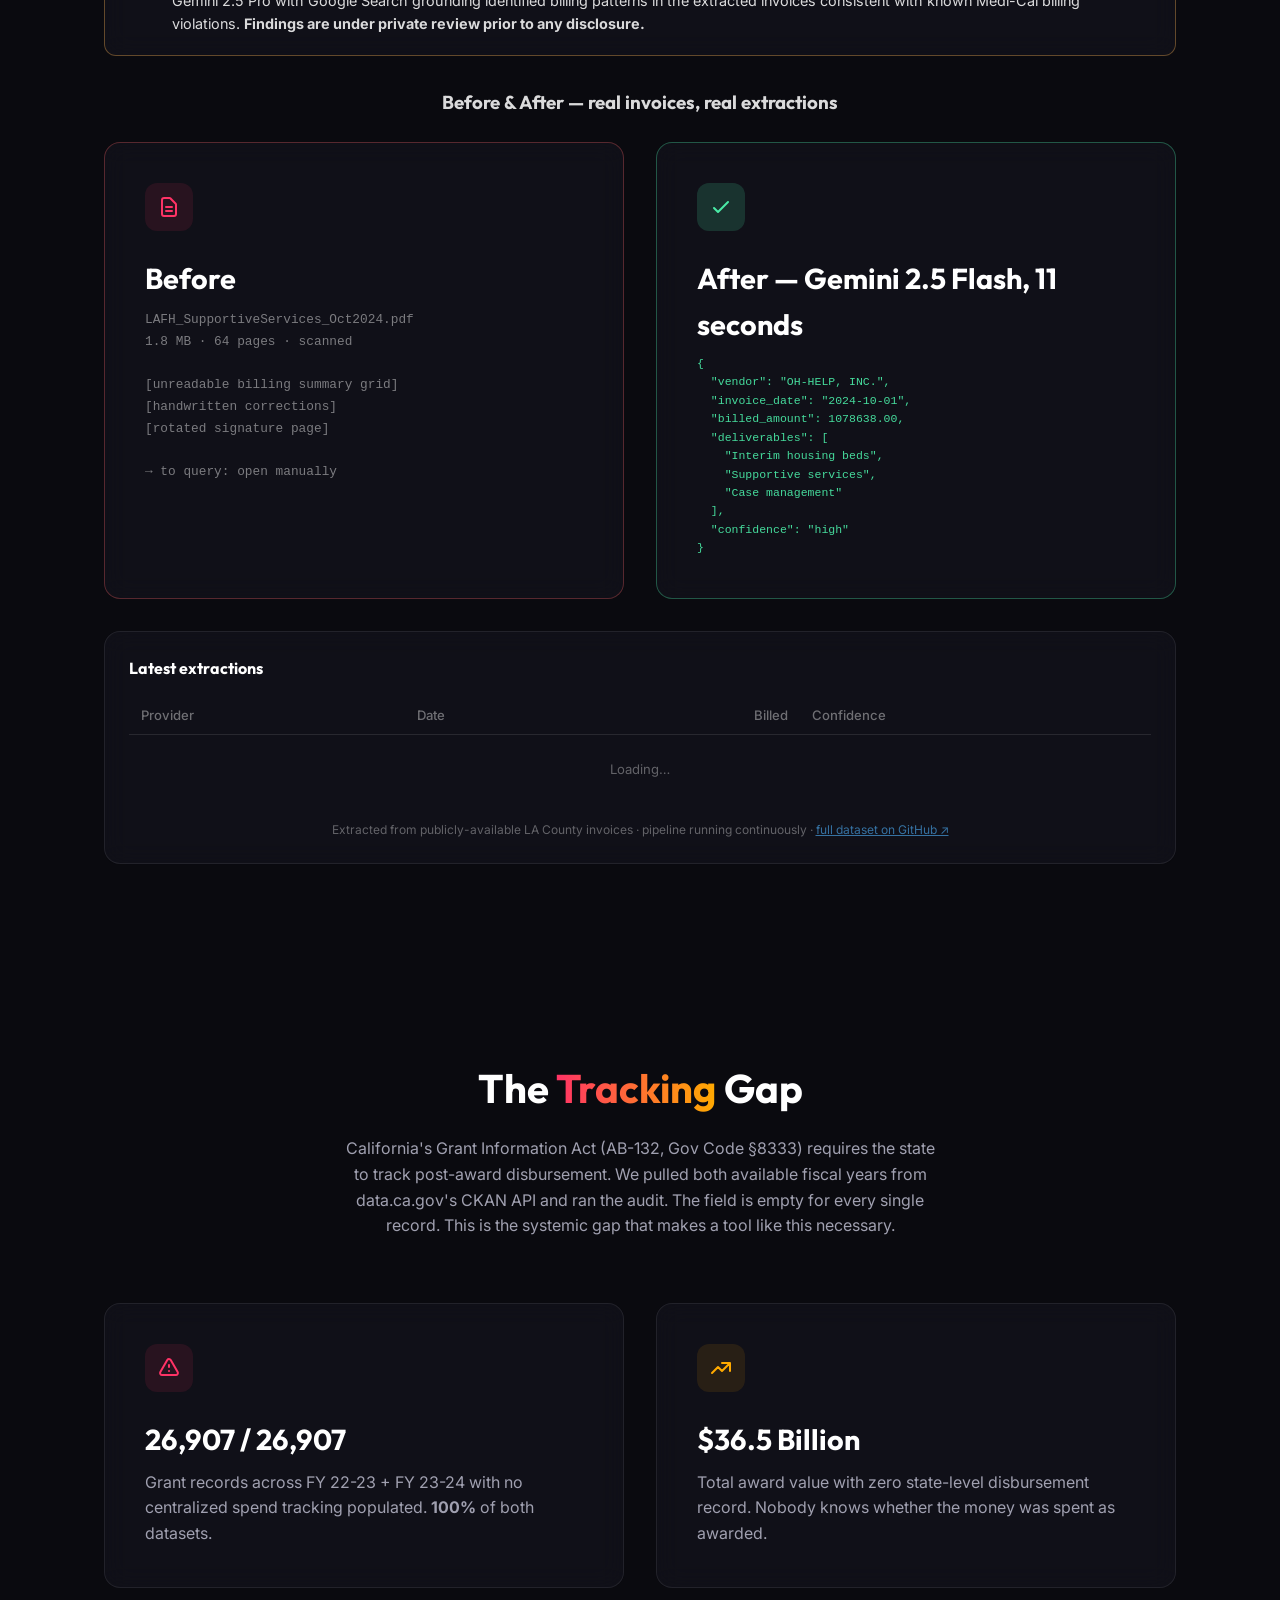
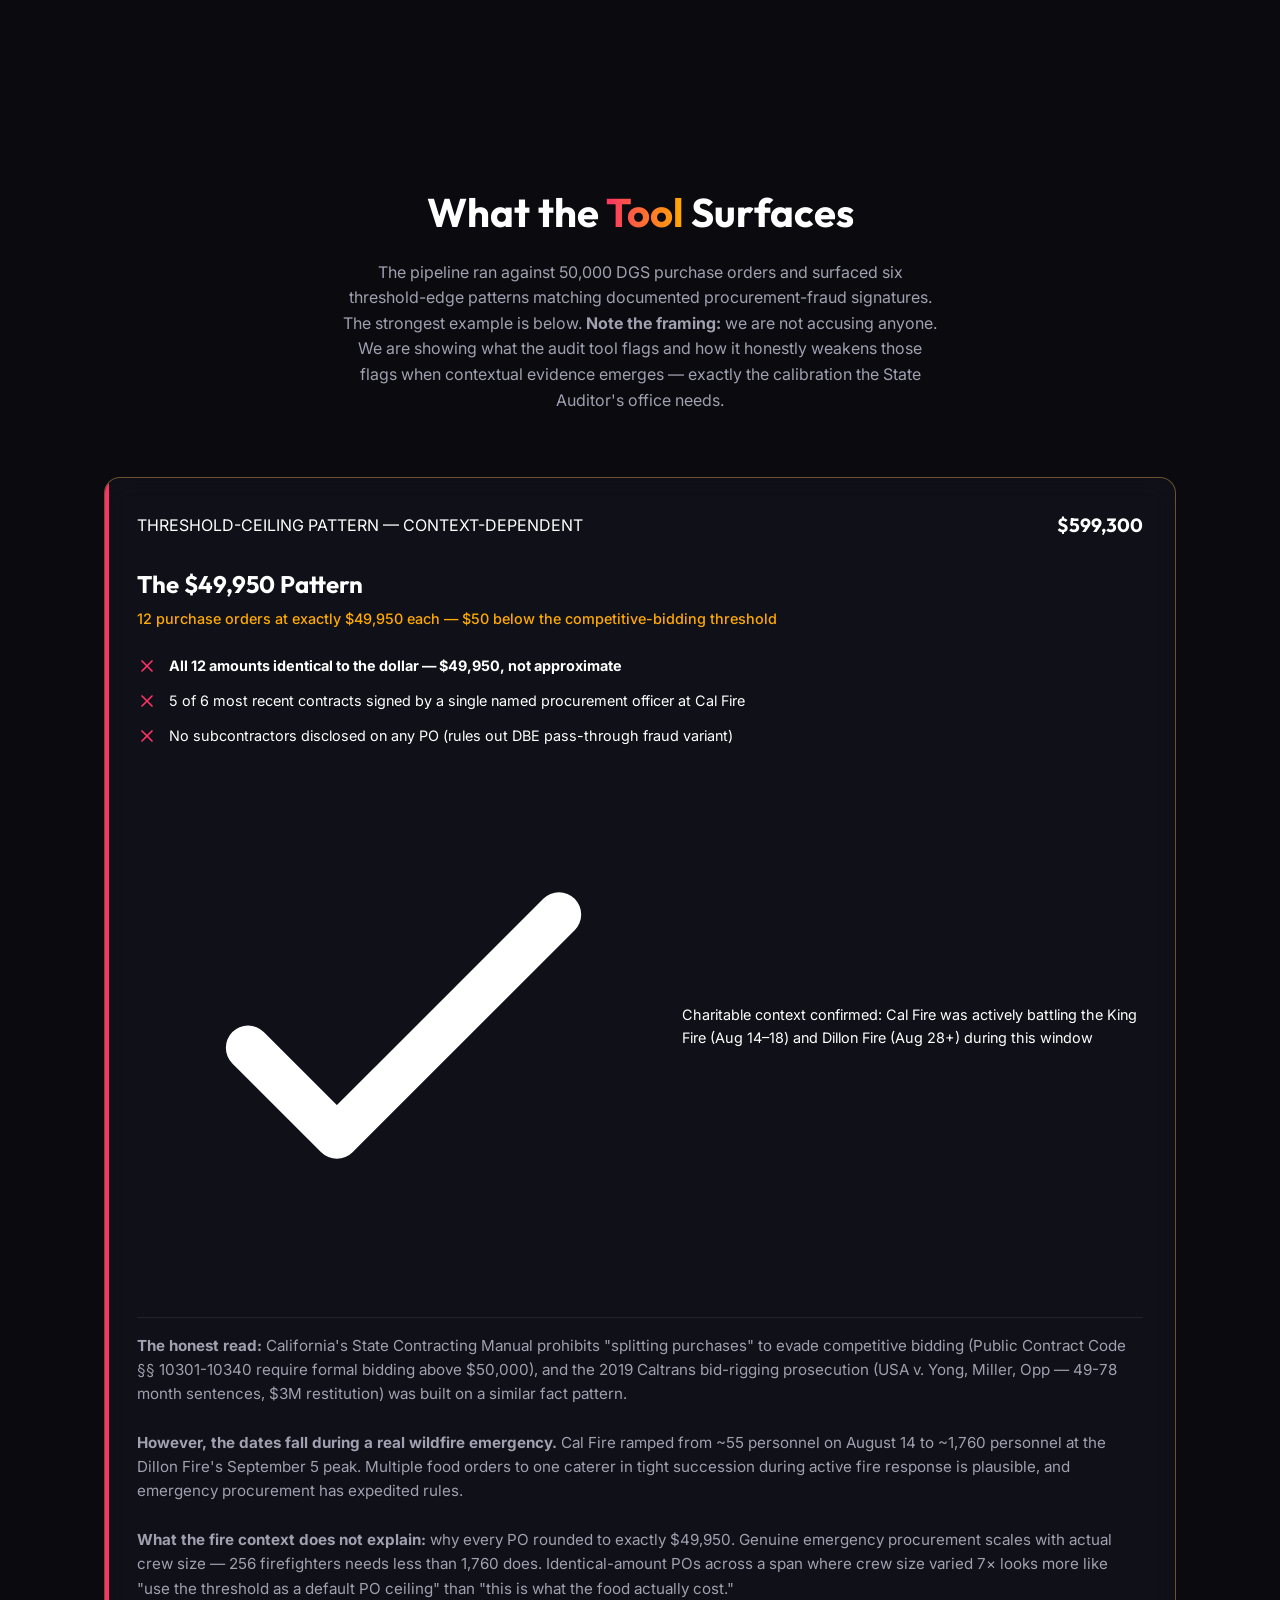
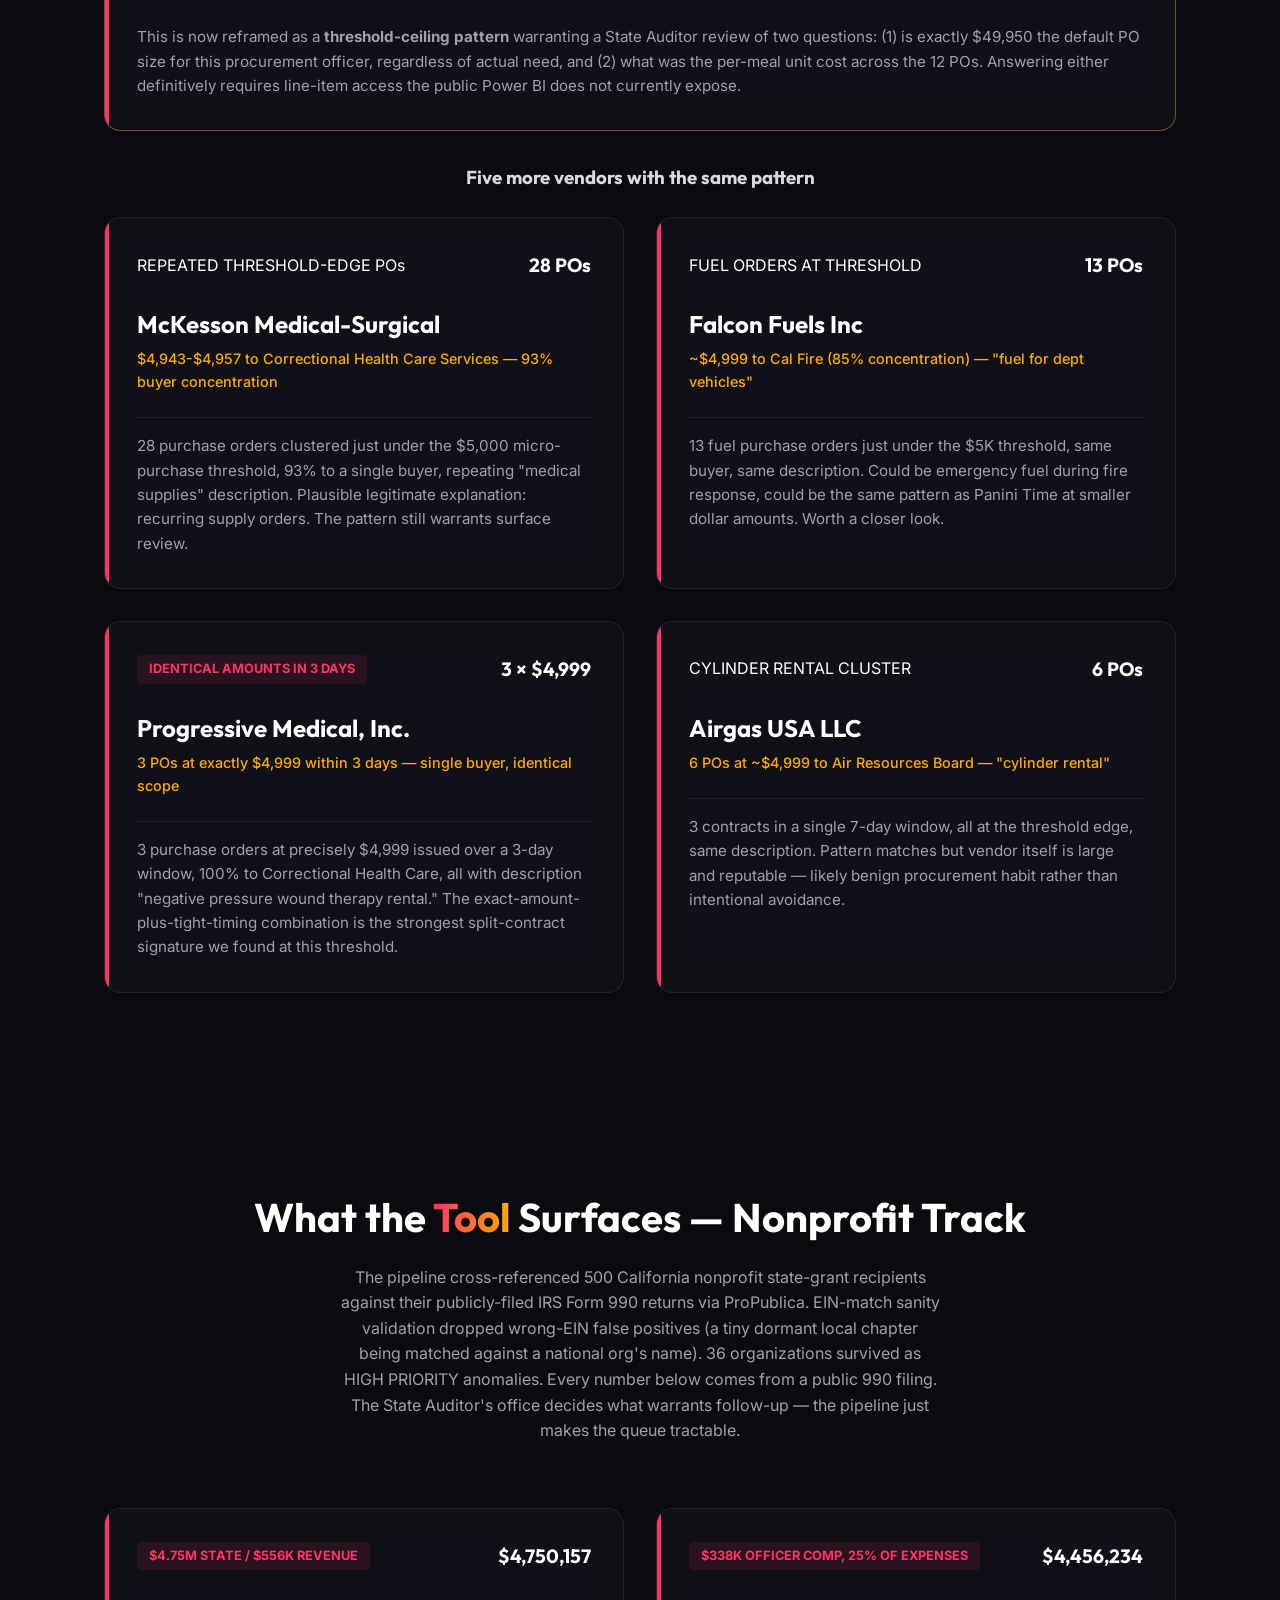
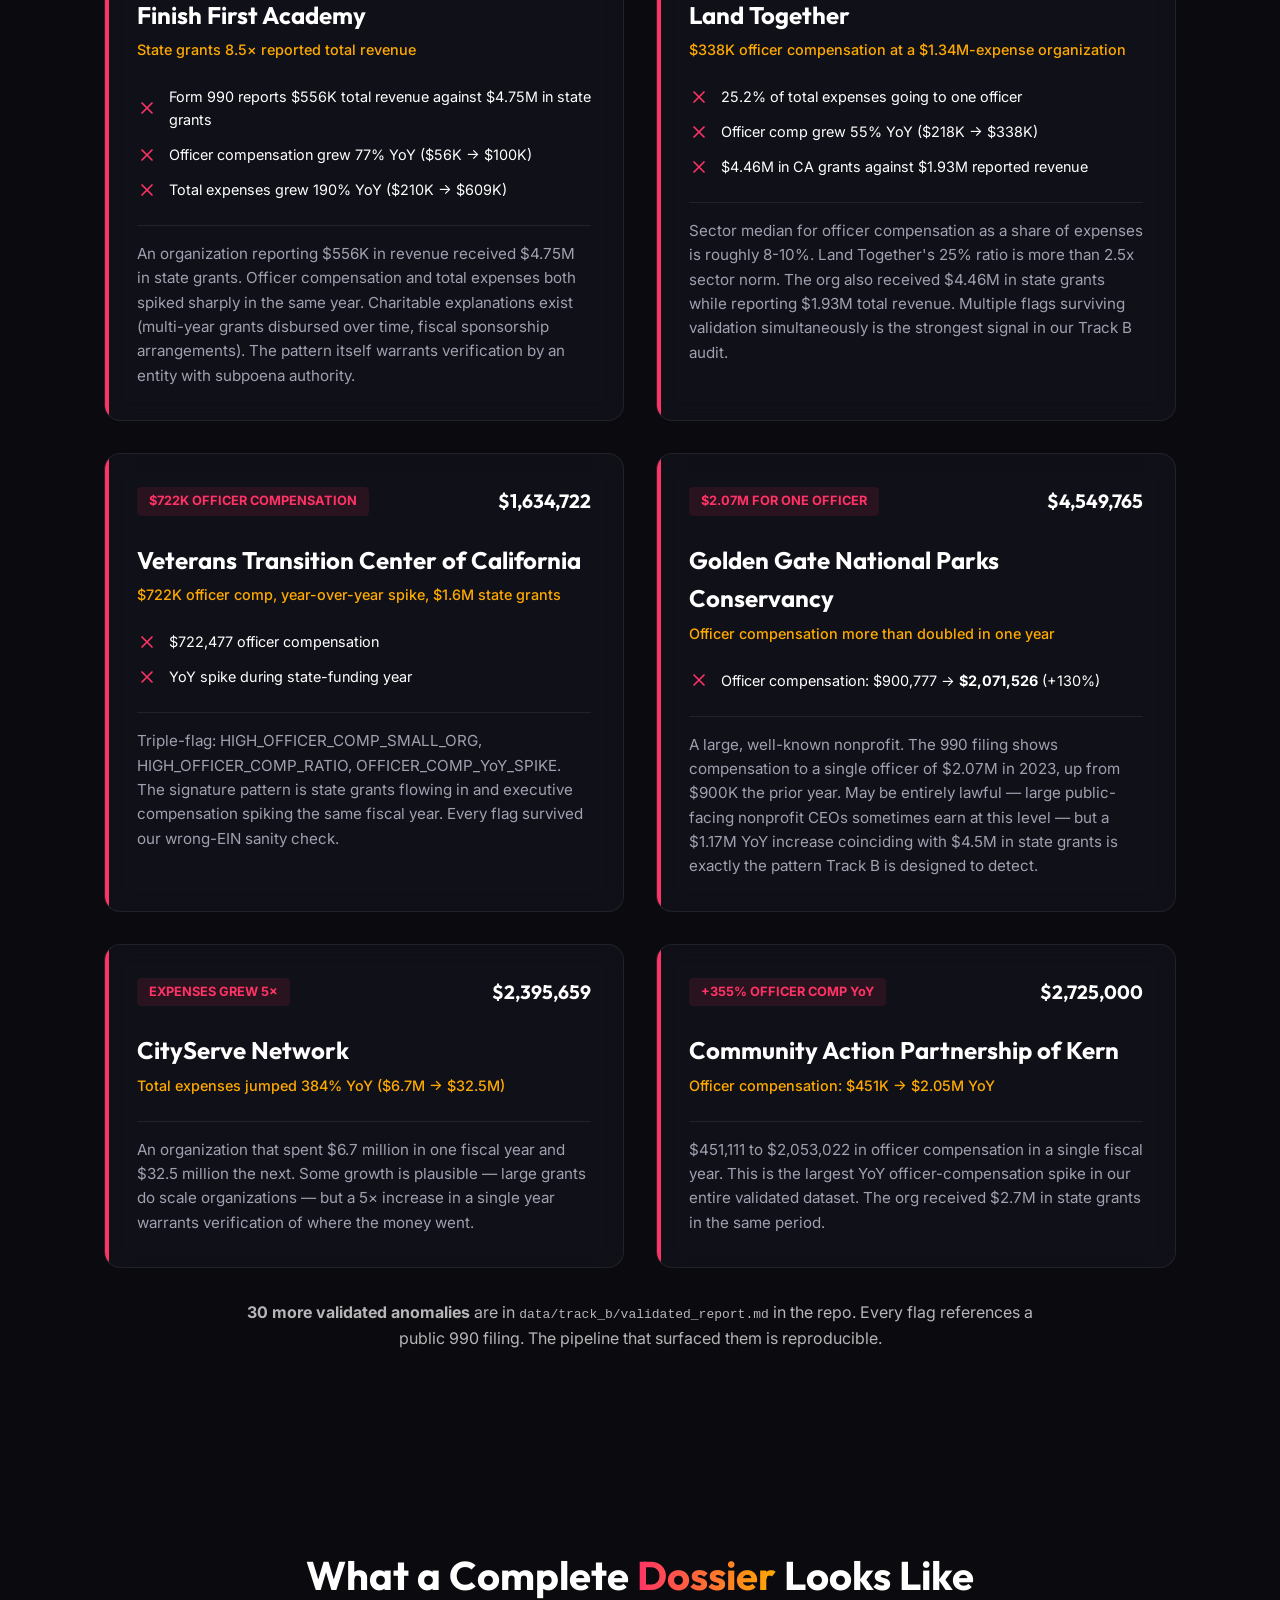
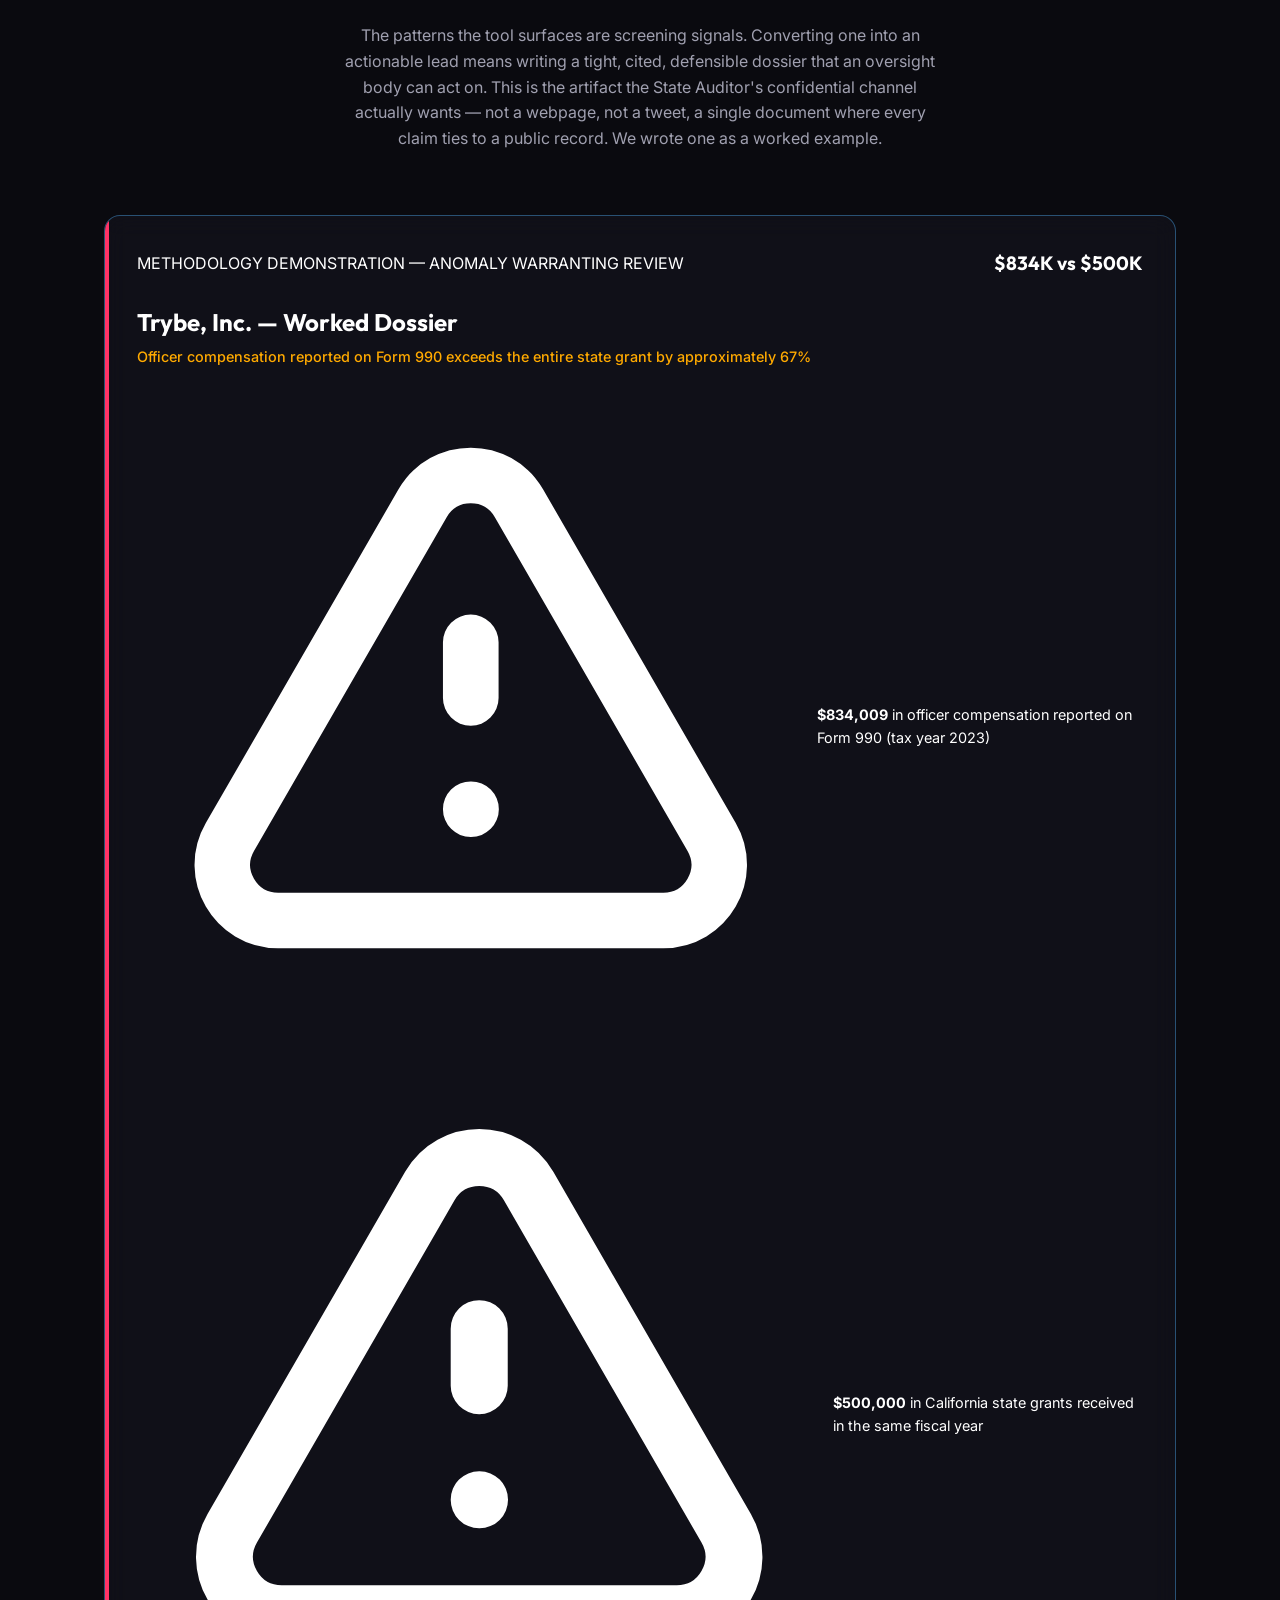
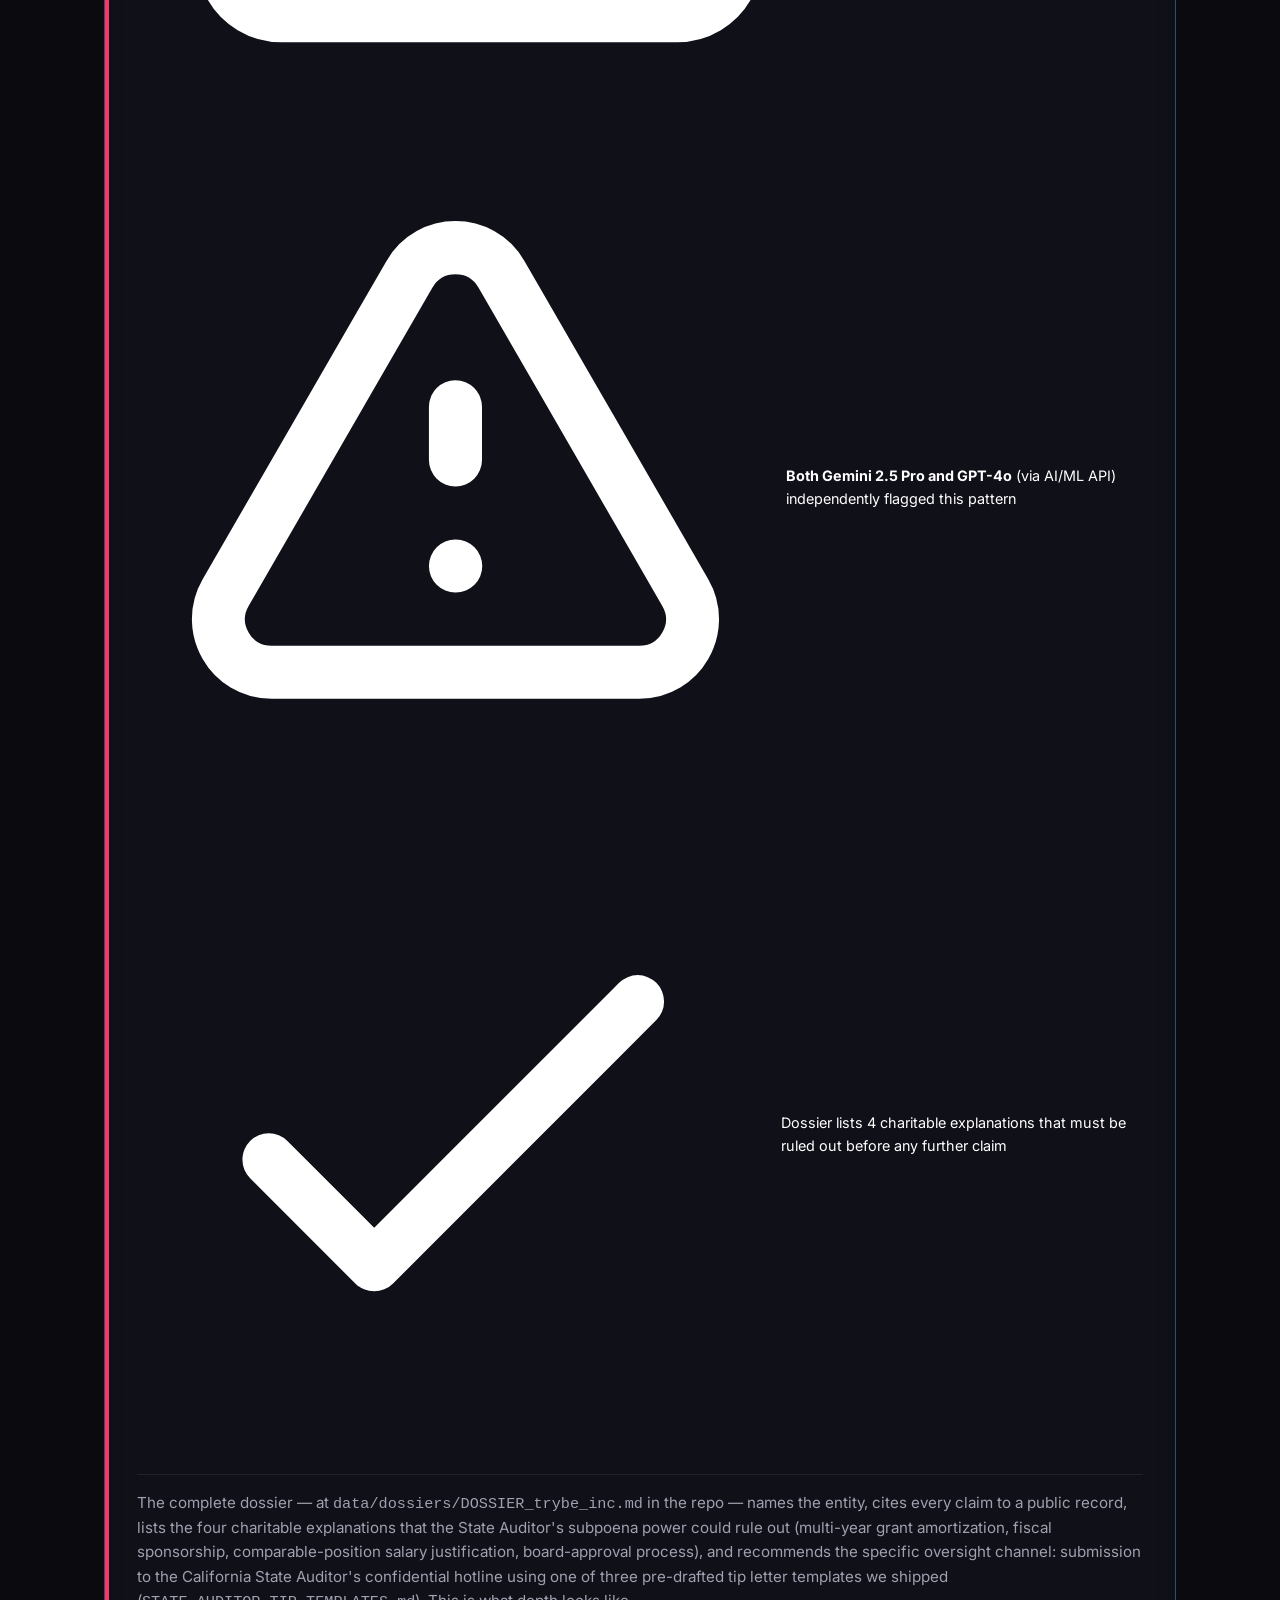
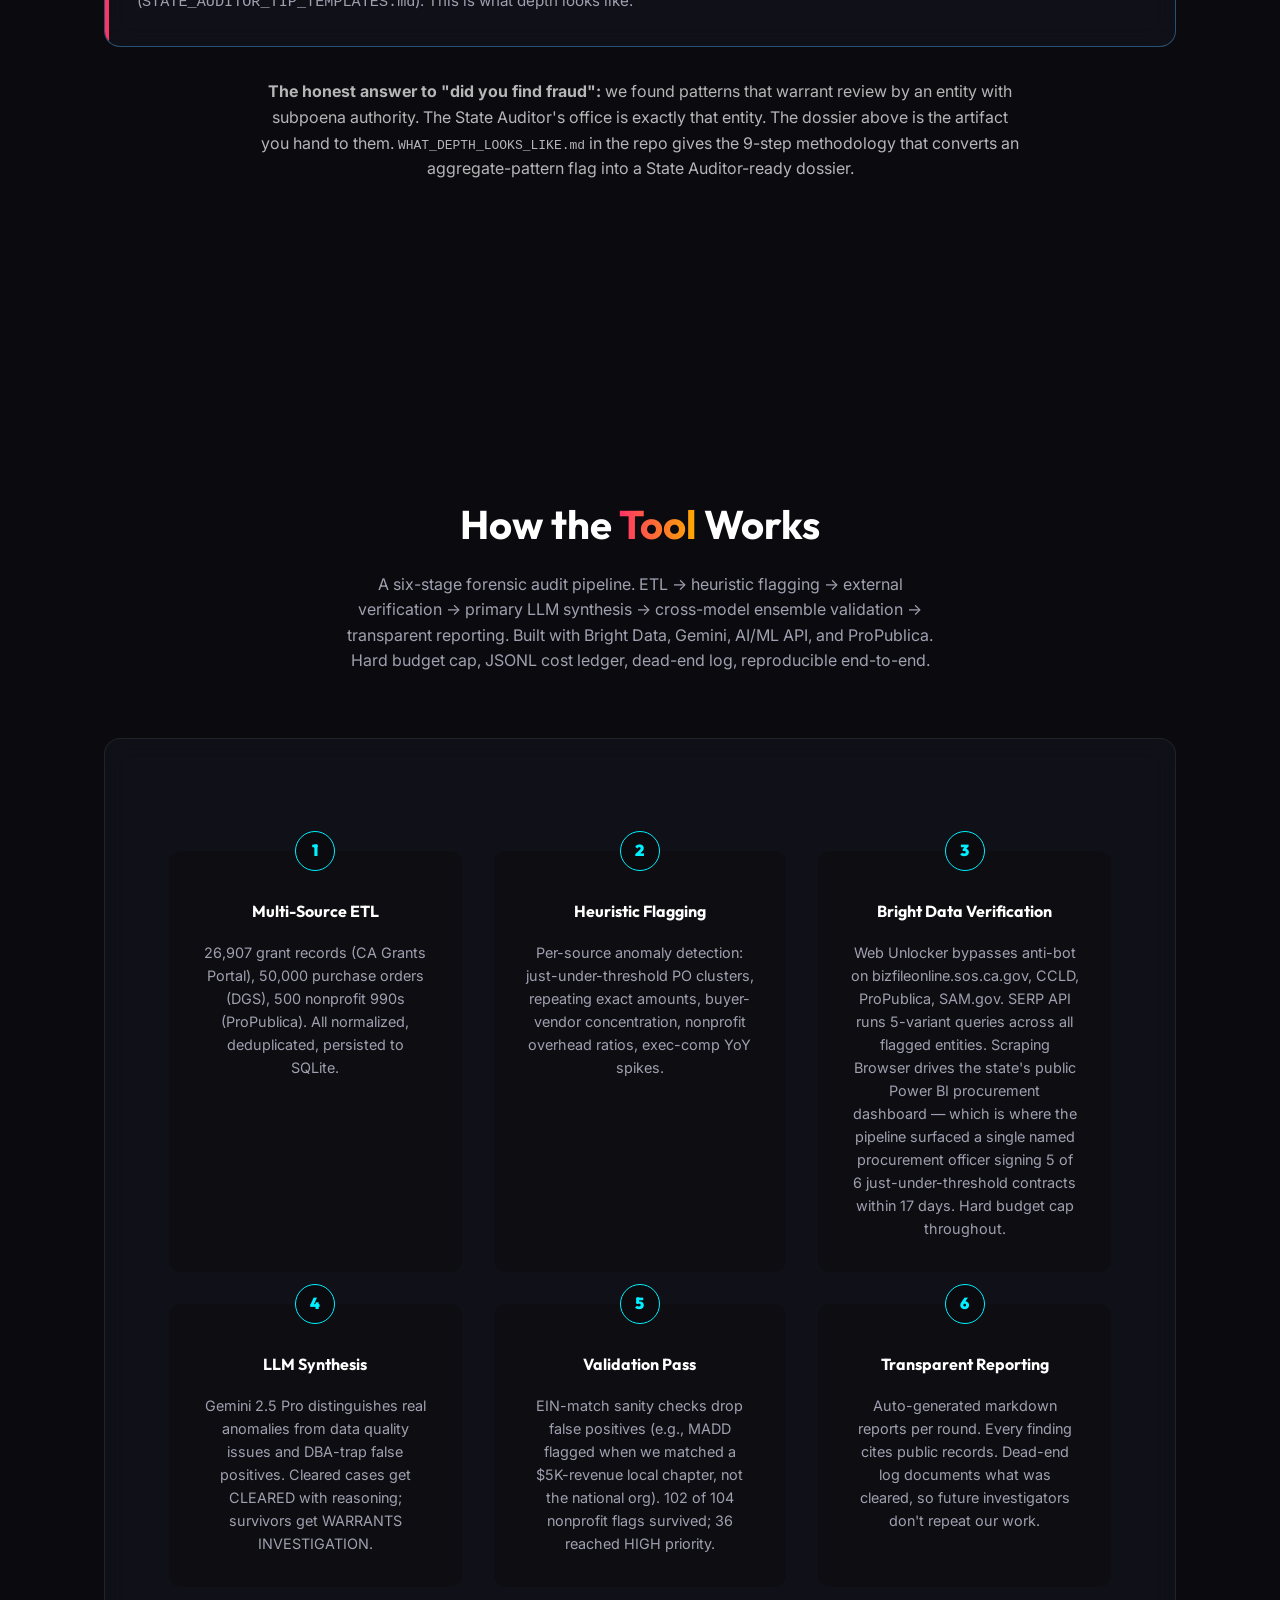
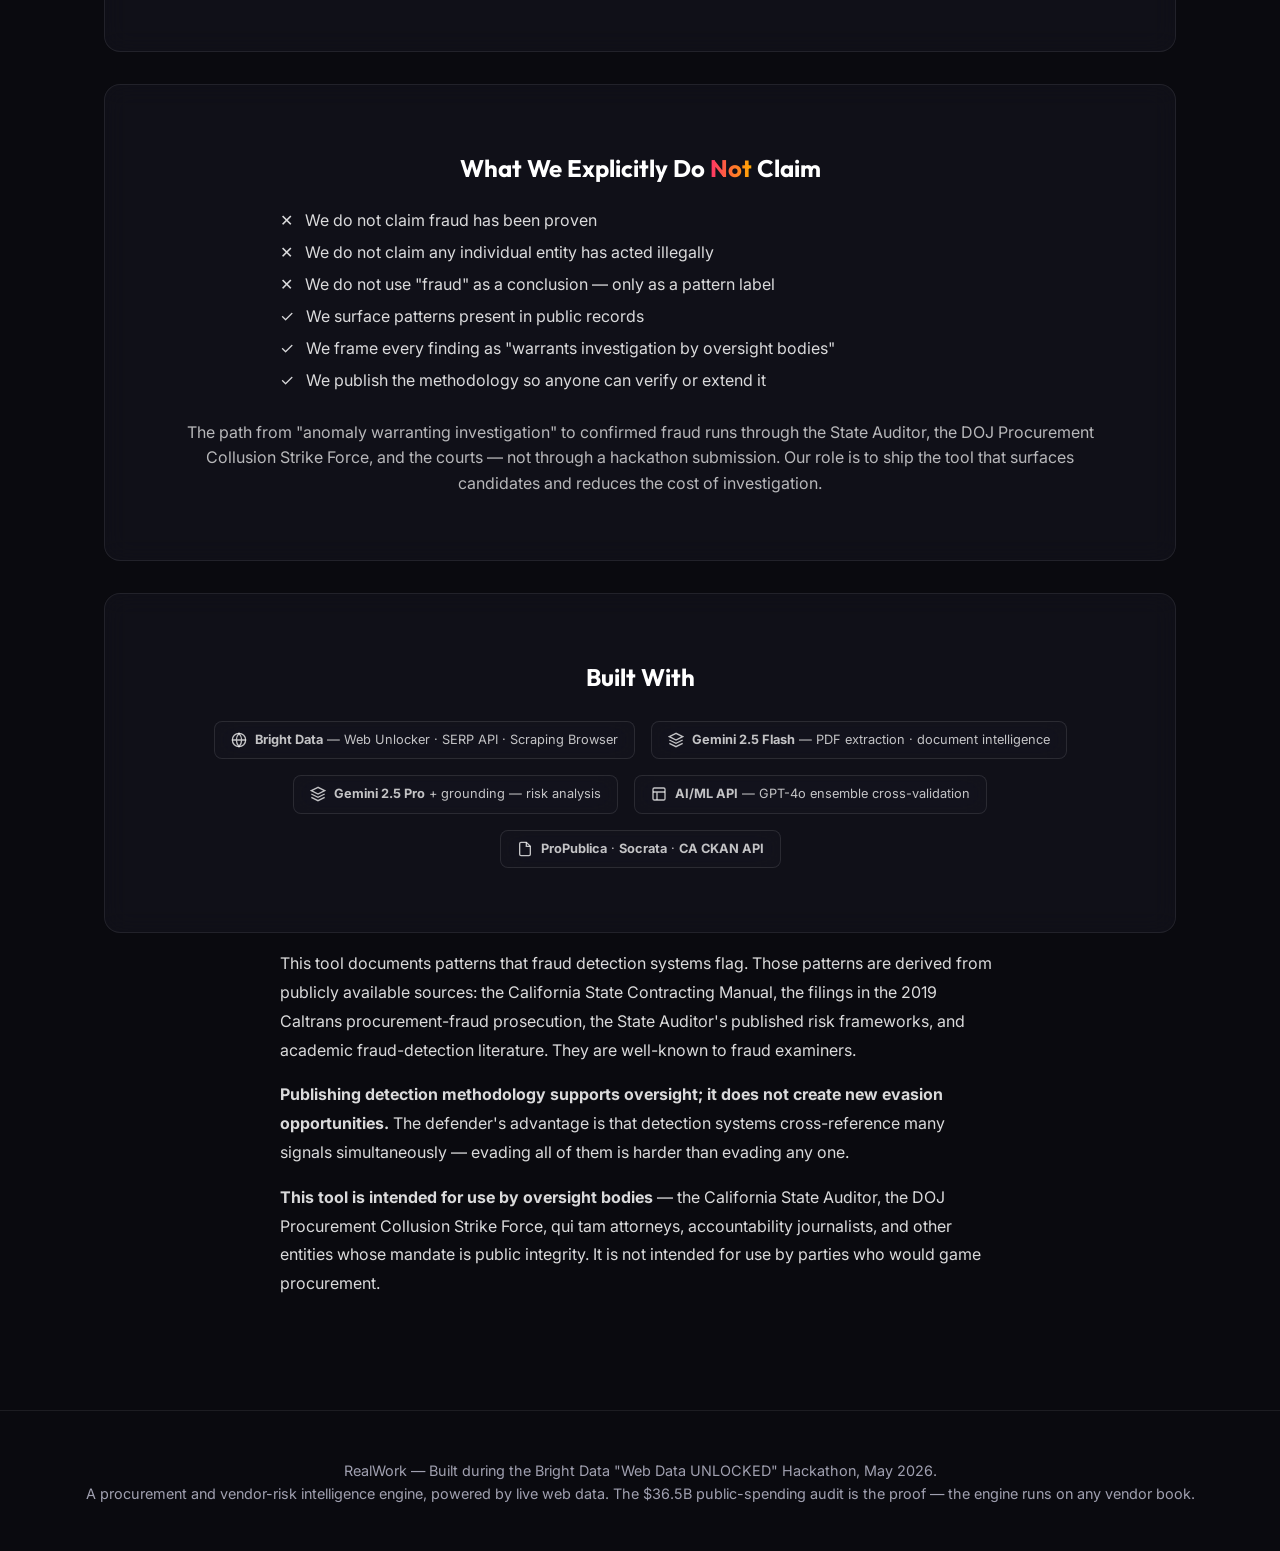
==== commit 230d5dcb: "Add risk analyst finding callout (capability demo, no provider details) https://claude.ai/code/sessi" ====
--- a/docs/index.html
+++ b/docs/index.html
@@ -75,6 +75,15 @@
                 </div>
             </div>
             <p style="margin-top: 1.25rem; color: rgba(255,255,255,0.45); font-size: 0.8rem;">of 1,652 total documents · pipeline running · <a href="https://github.com/switzloco/realwork/blob/main/data/la_alliance/ledger.json" target="_blank" style="color: rgba(80,180,255,0.7);">ledger.json on GitHub ↗</a></p>
+        </div>
+
+        <!-- Risk analyst finding callout -->
+        <div class="glass" style="padding: 1.25rem 1.75rem; border-radius: 12px; margin-bottom: 2rem; border: 1px solid rgba(255,180,80,0.35); display:flex; align-items:flex-start; gap:1rem;">
+            <div style="font-size:1.4rem; line-height:1;">⚠️</div>
+            <div>
+                <div style="font-size:0.75rem; letter-spacing:0.1em; color:rgba(255,180,80,0.9); text-transform:uppercase; font-weight:600; margin-bottom:0.35rem;">Risk Analyst Finding</div>
+                <p style="margin:0; color:rgba(255,255,255,0.85); font-size:0.9rem; line-height:1.6;">Gemini 2.5 Pro with Google Search grounding identified billing patterns in the extracted invoices consistent with known Medi-Cal billing violations. <strong>Findings are under private review prior to any disclosure.</strong></p>
+            </div>
         </div>
 
         <!-- Before / After showcase -->
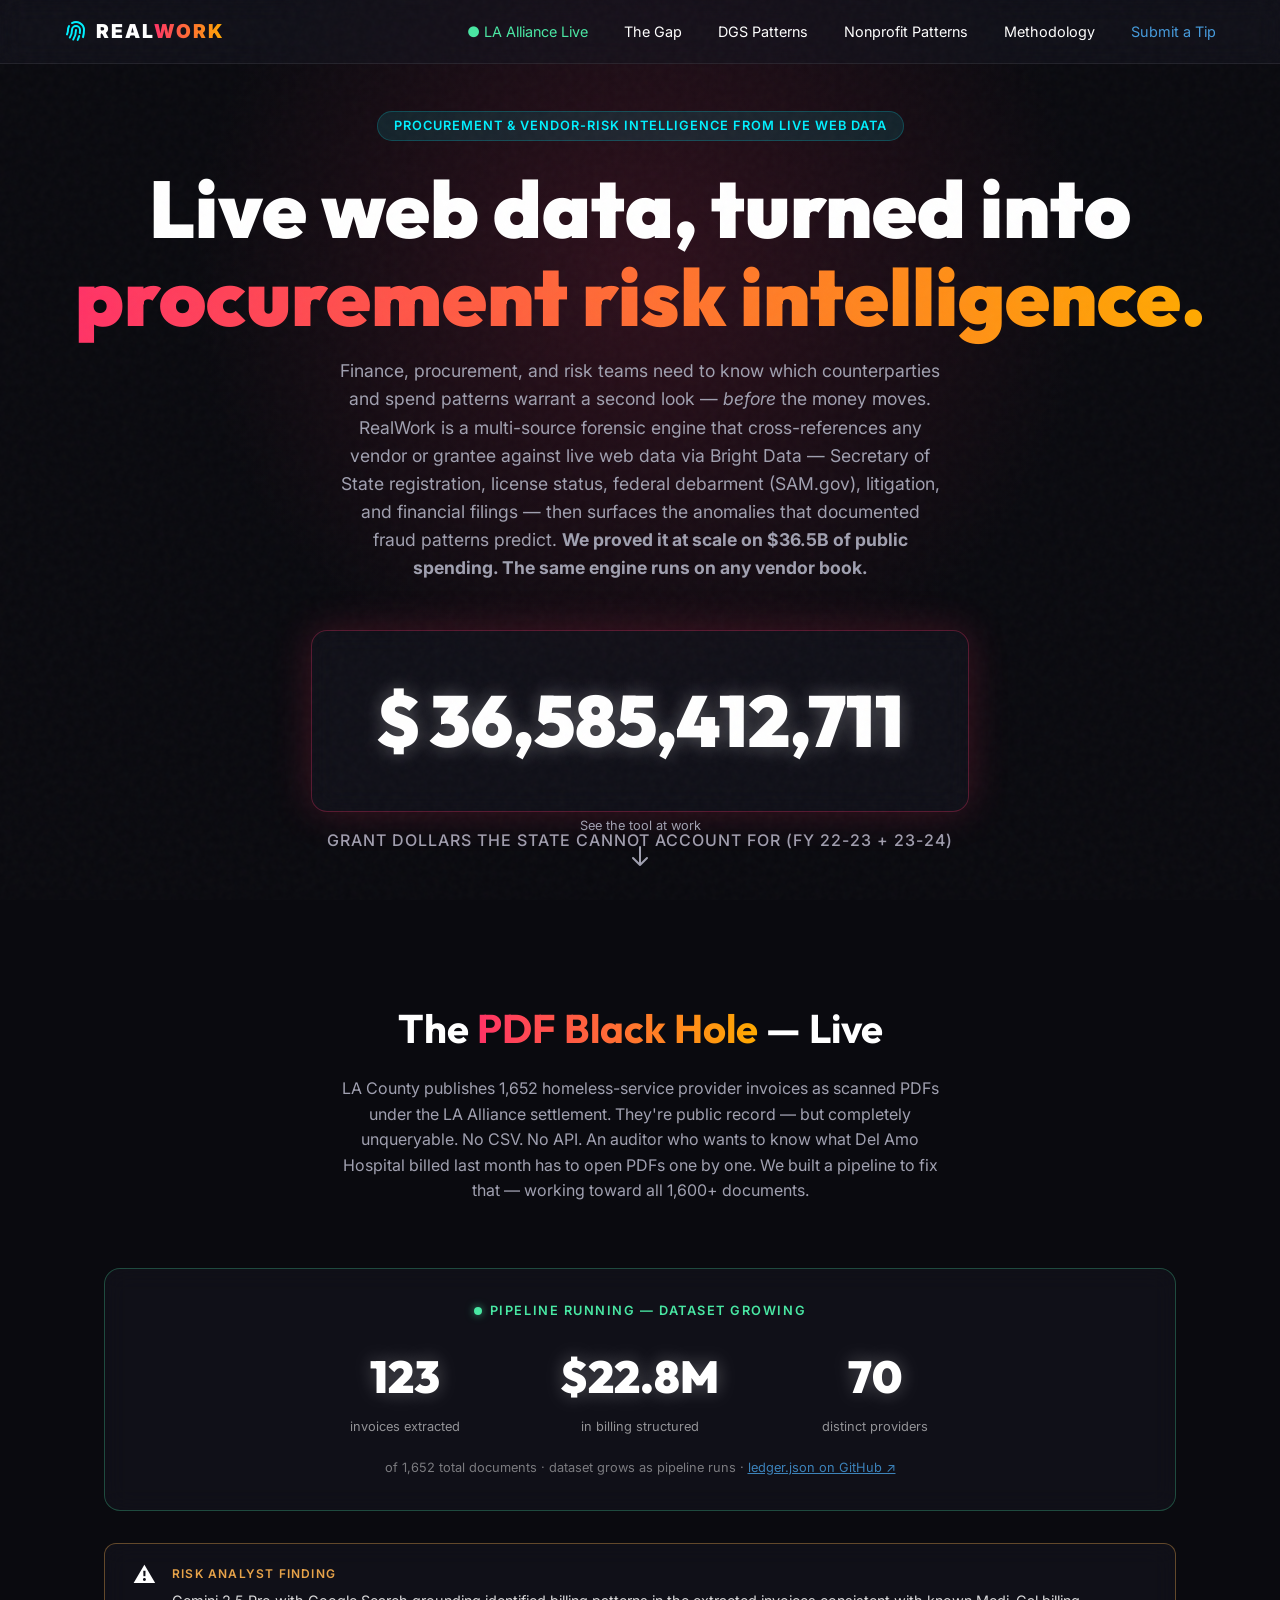
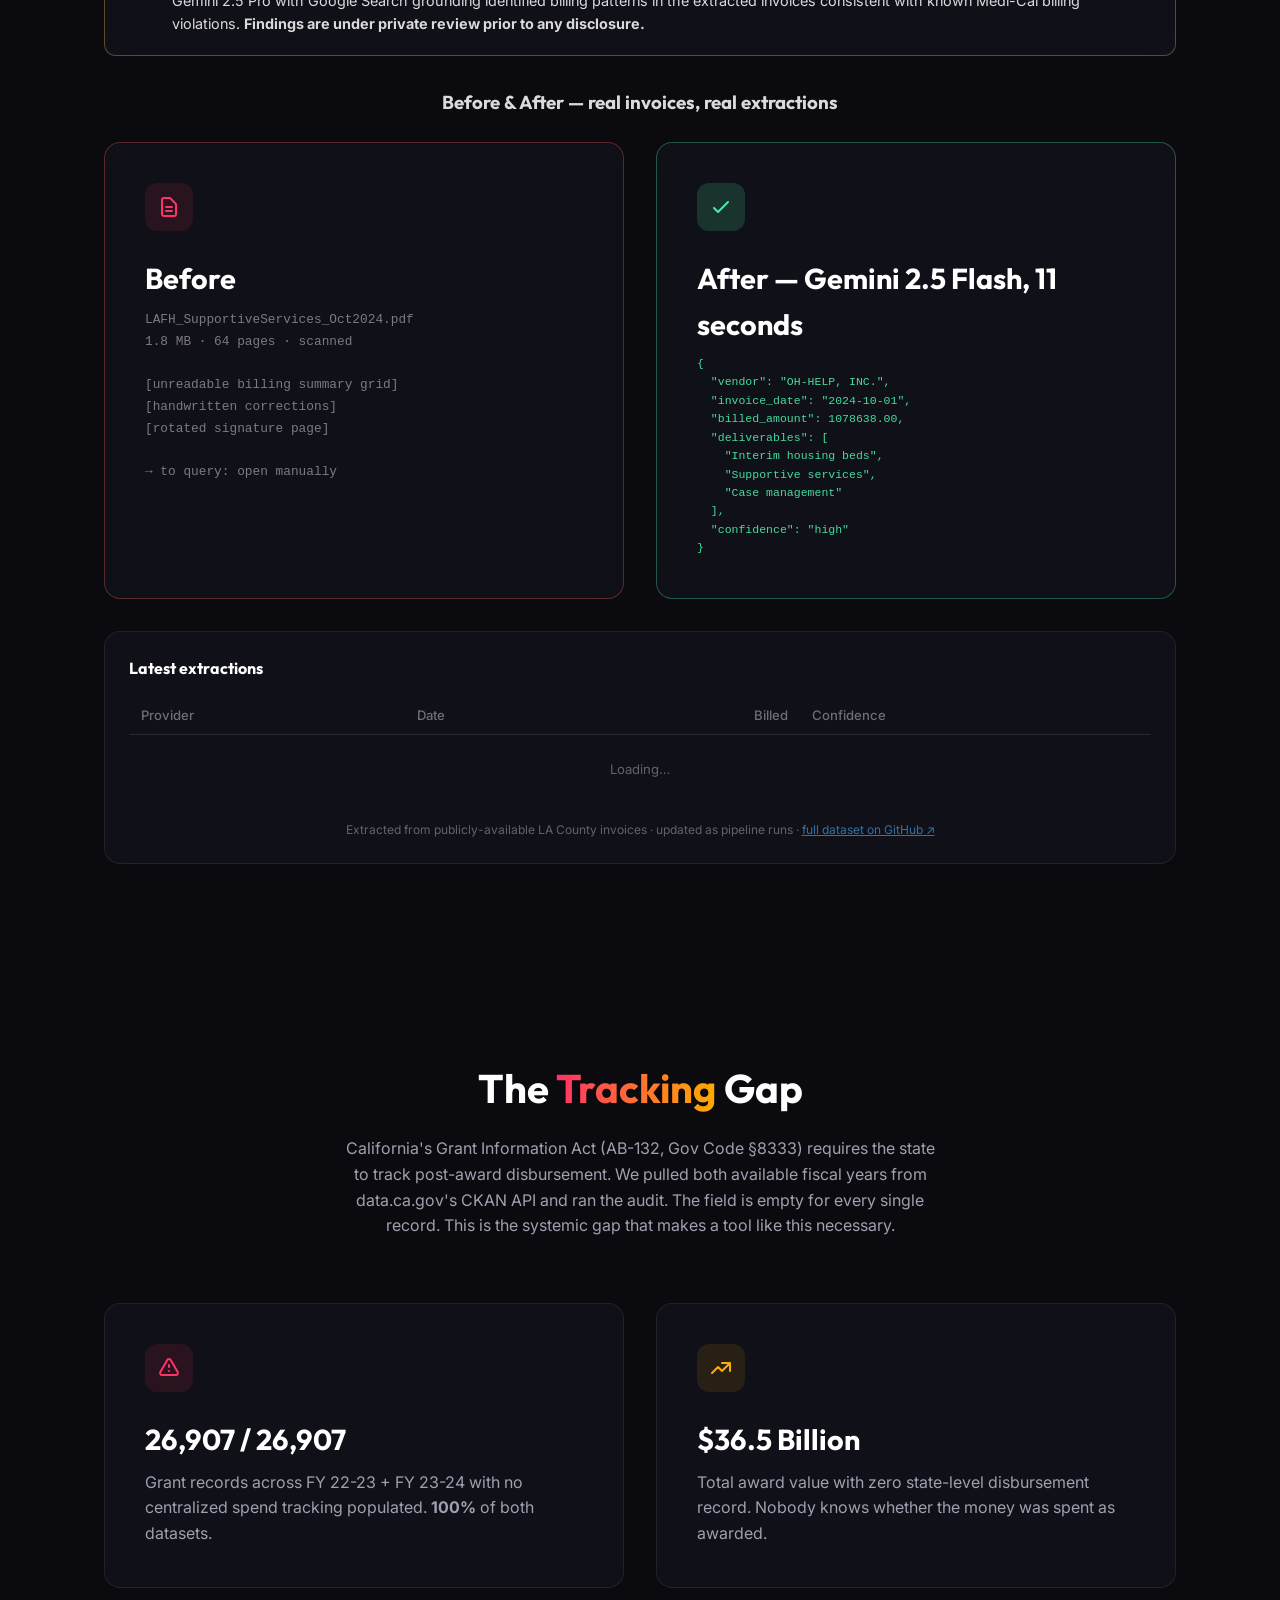
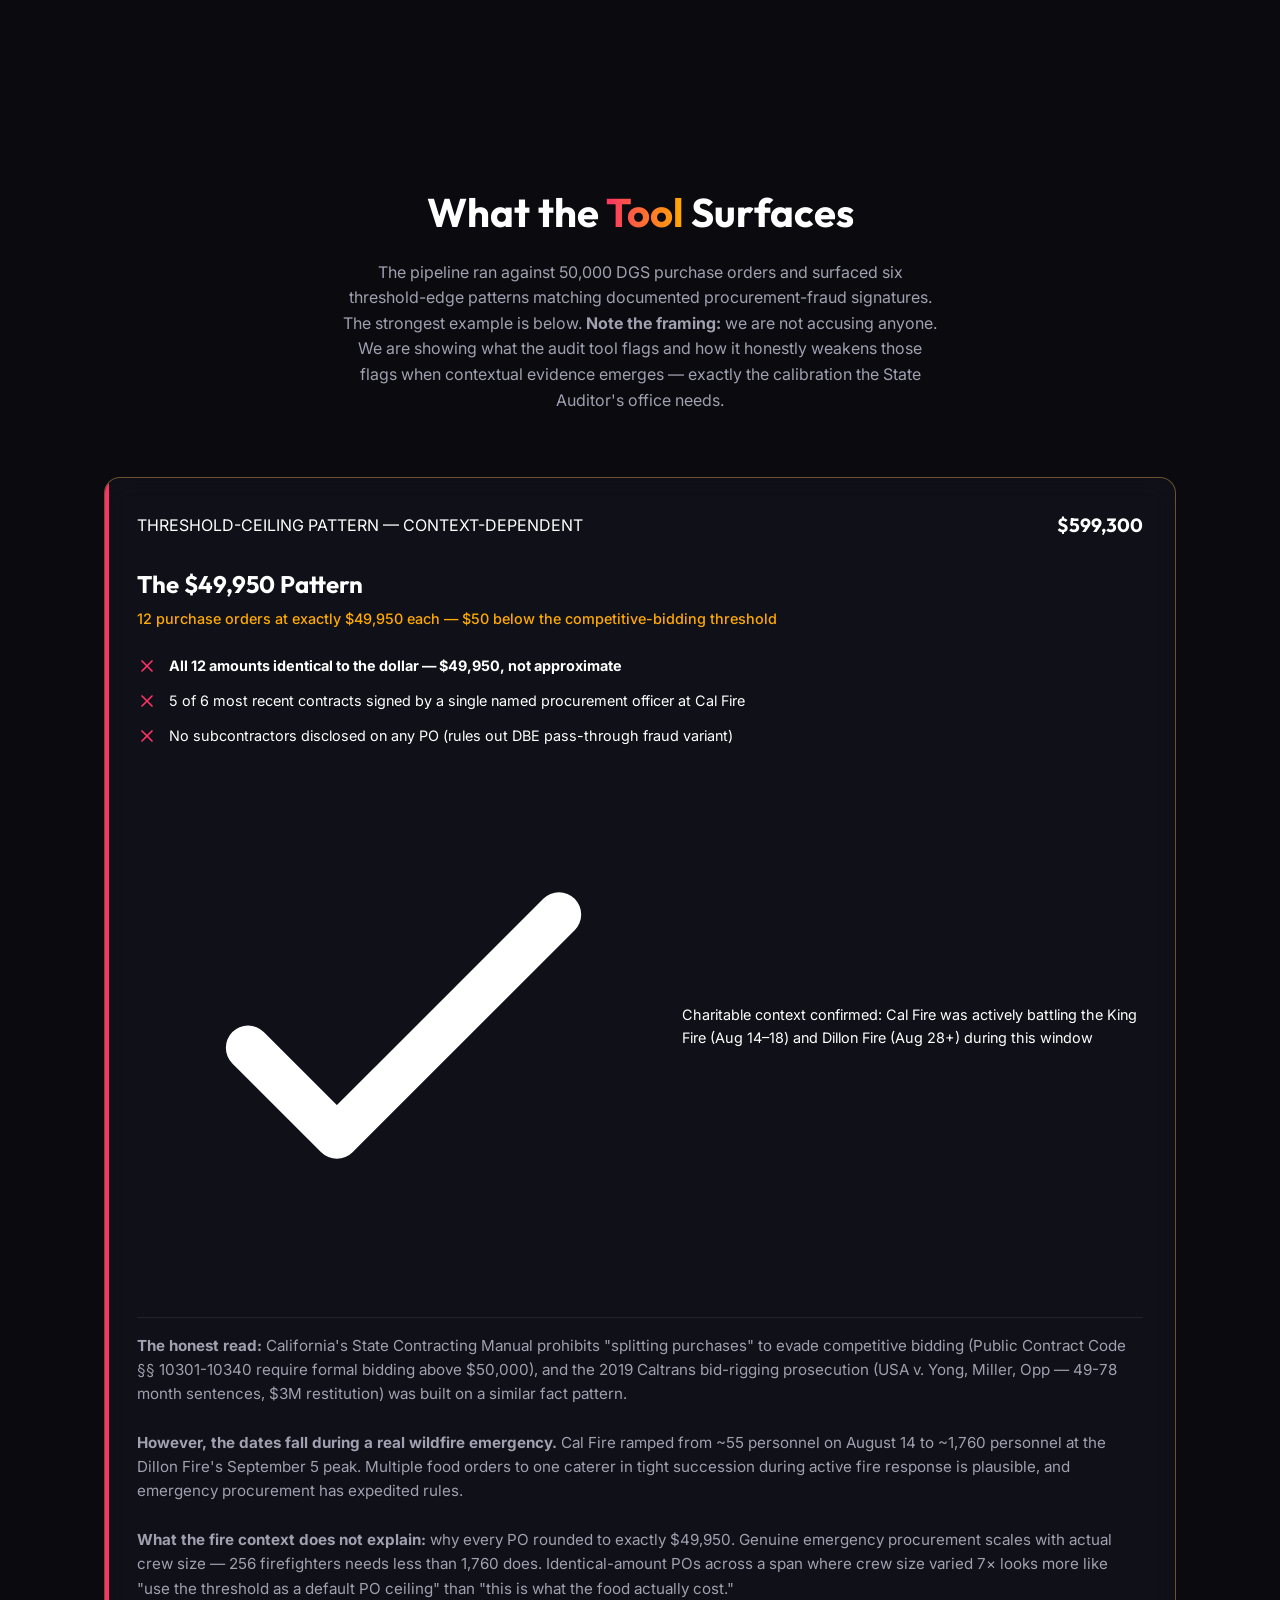
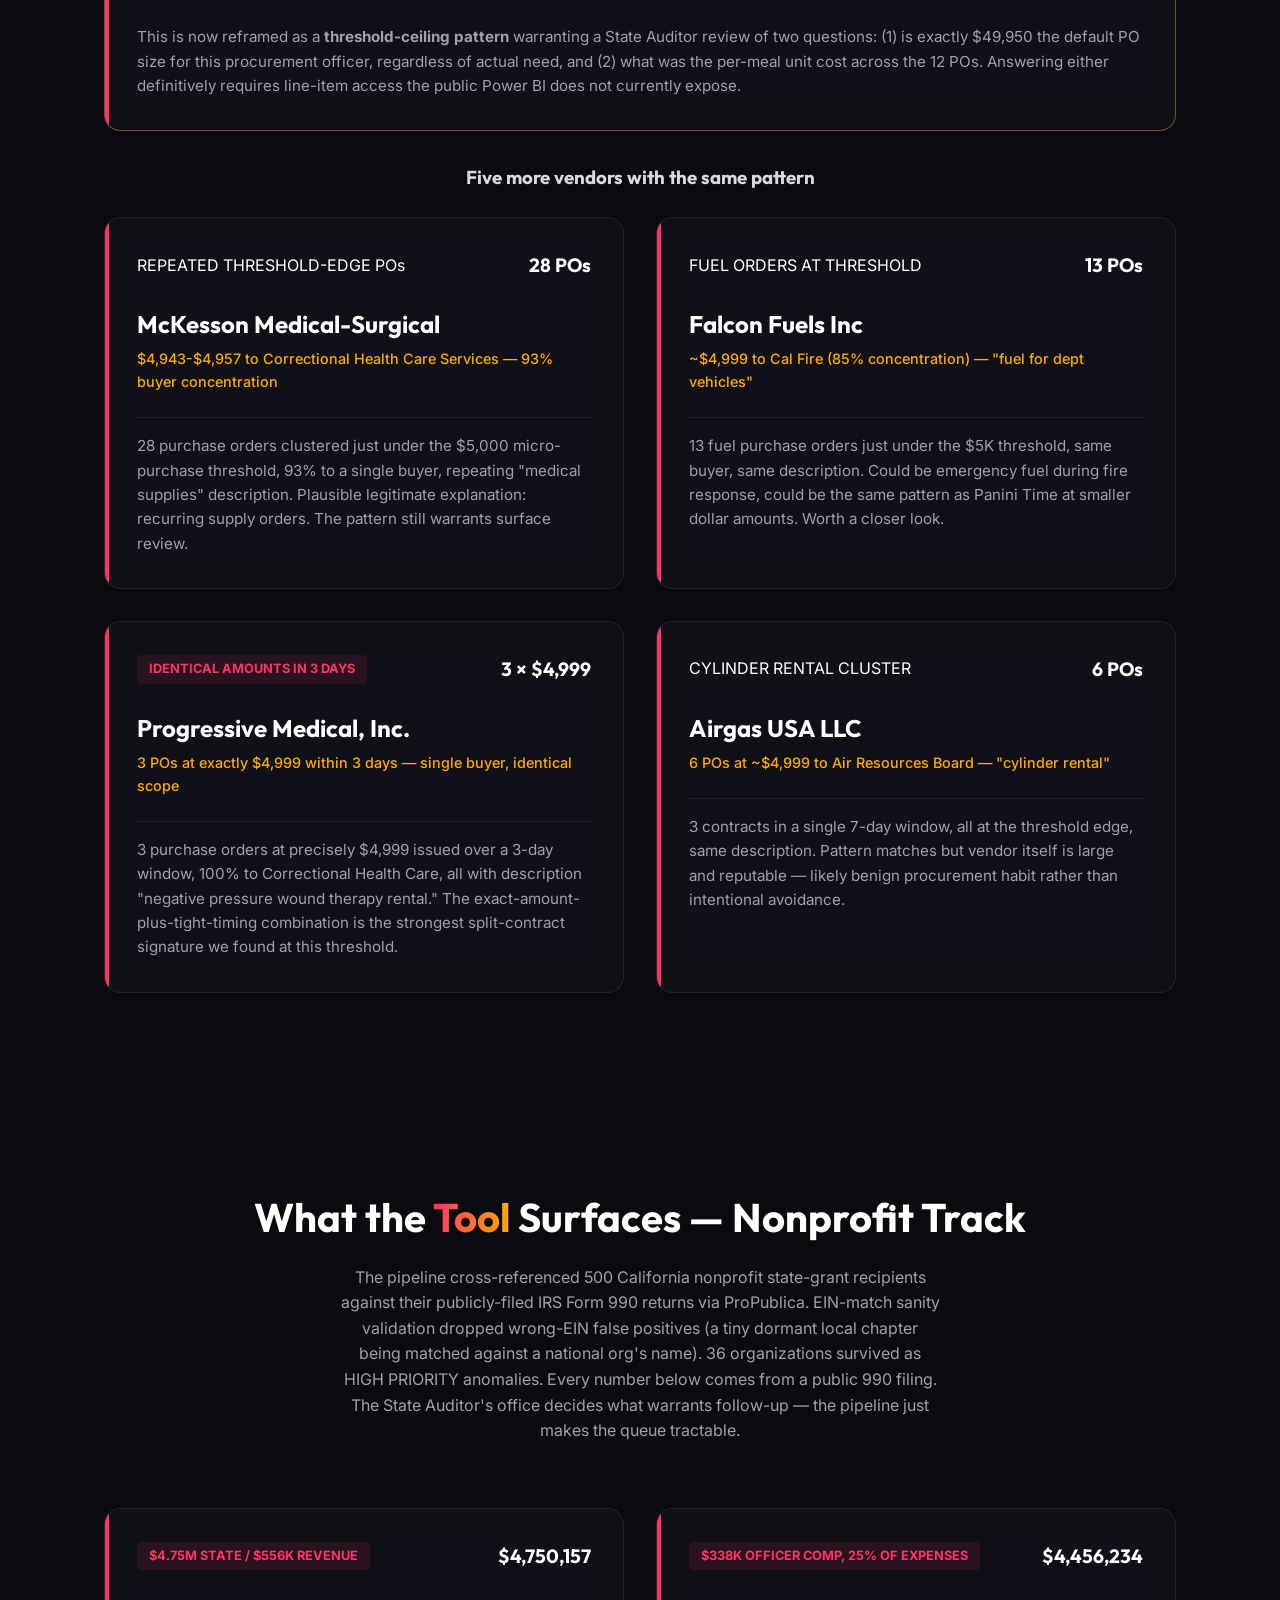
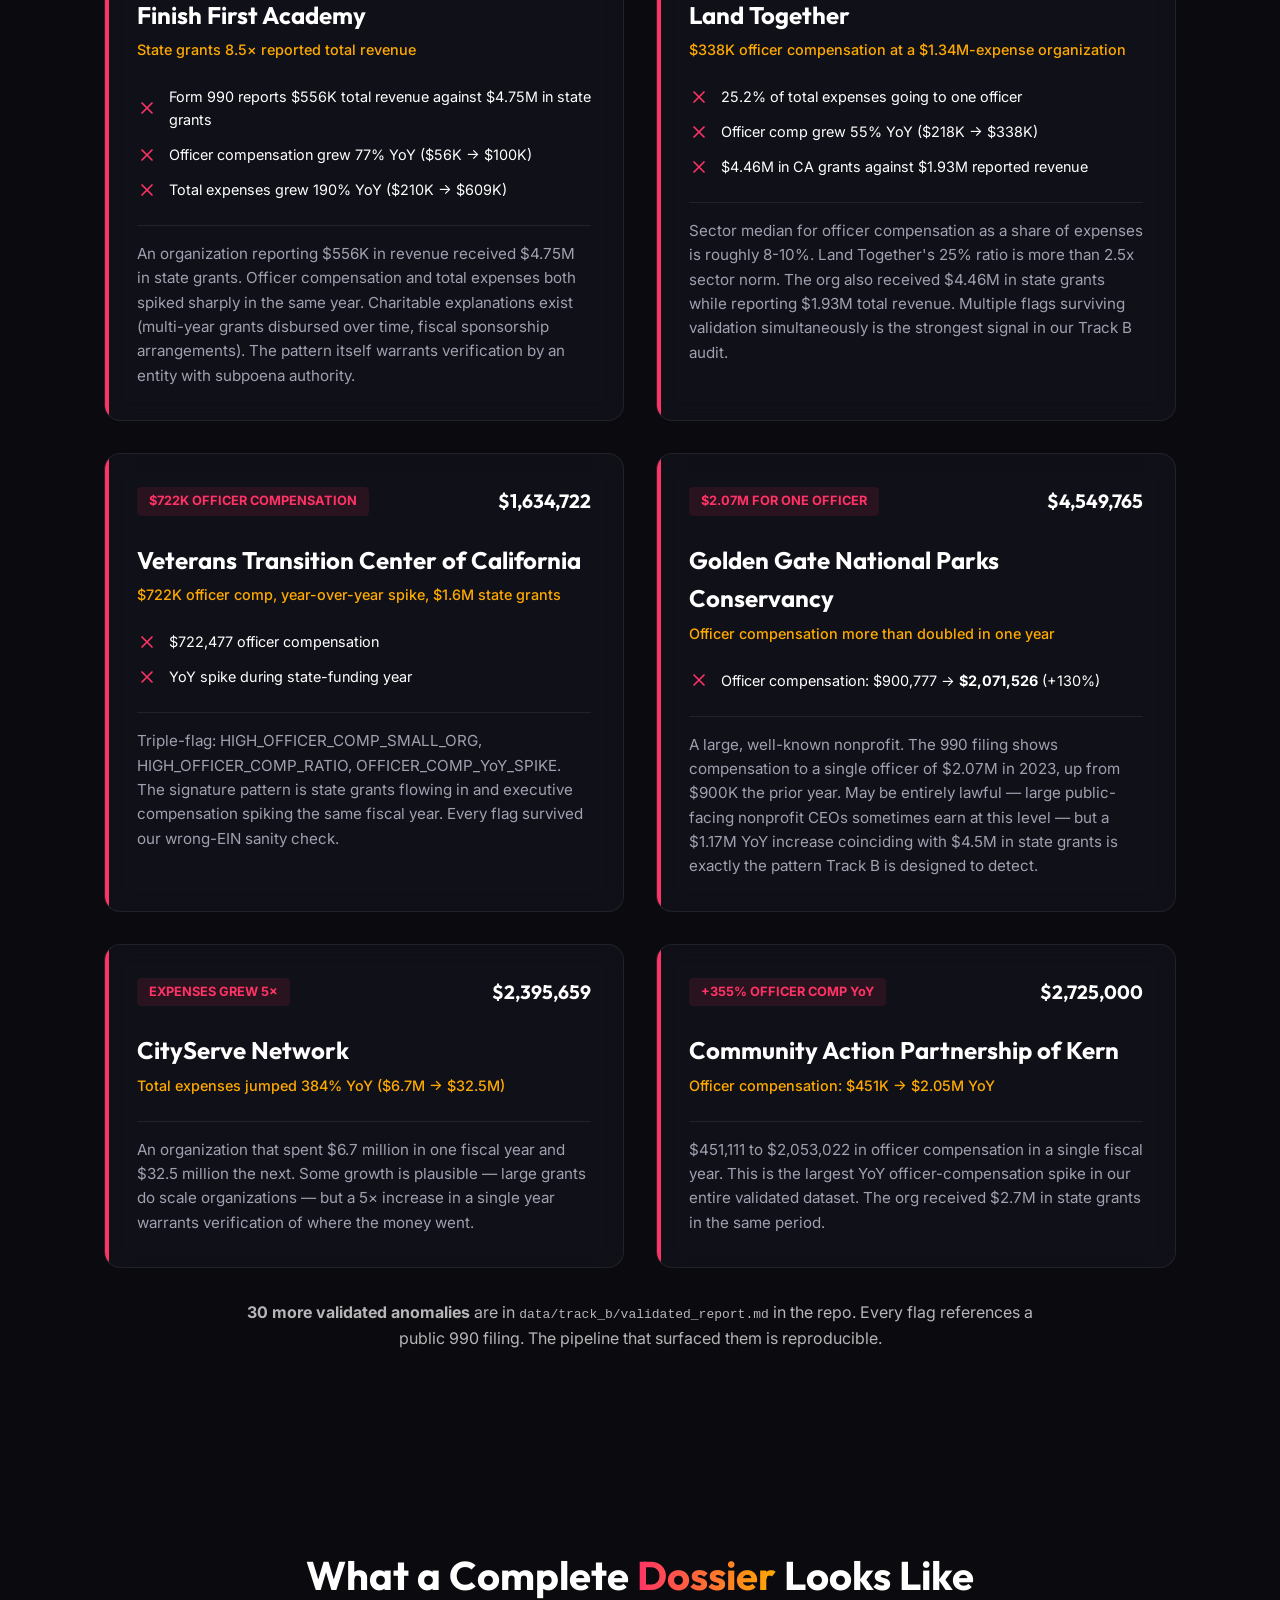
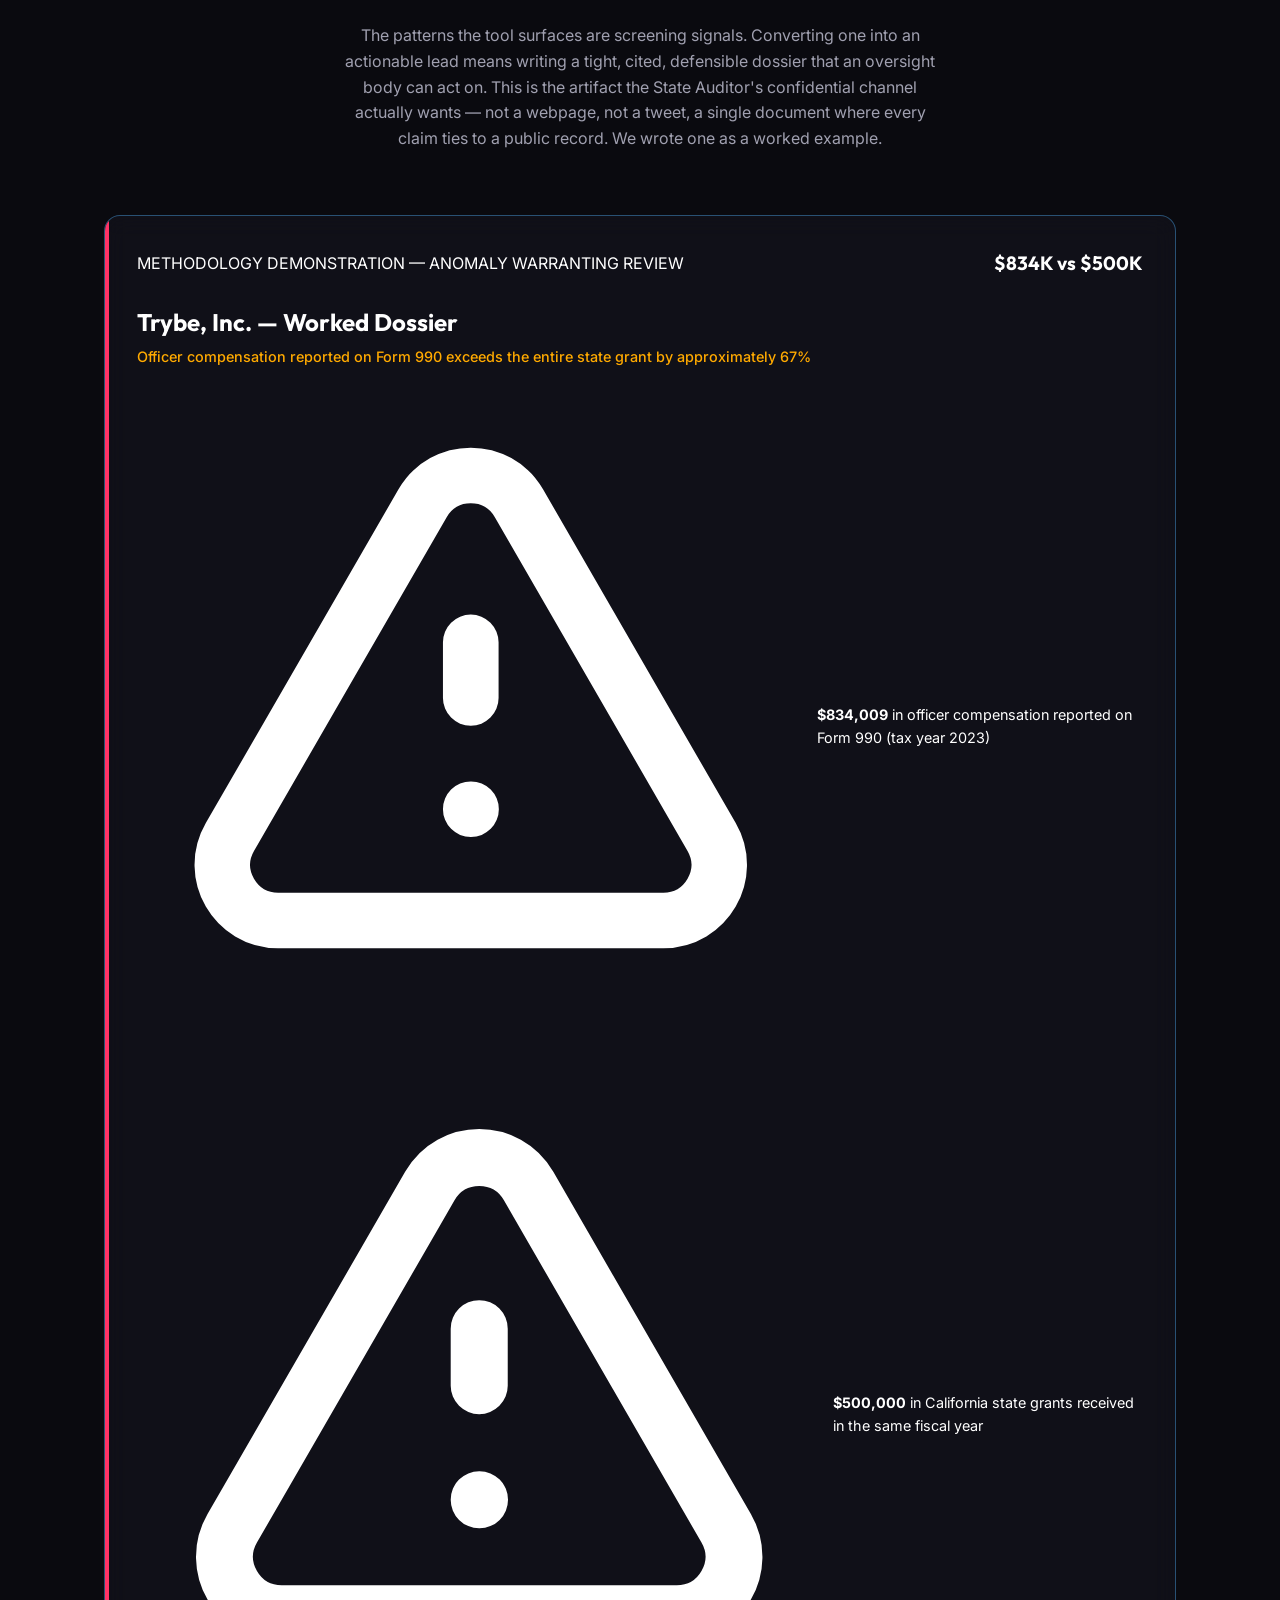
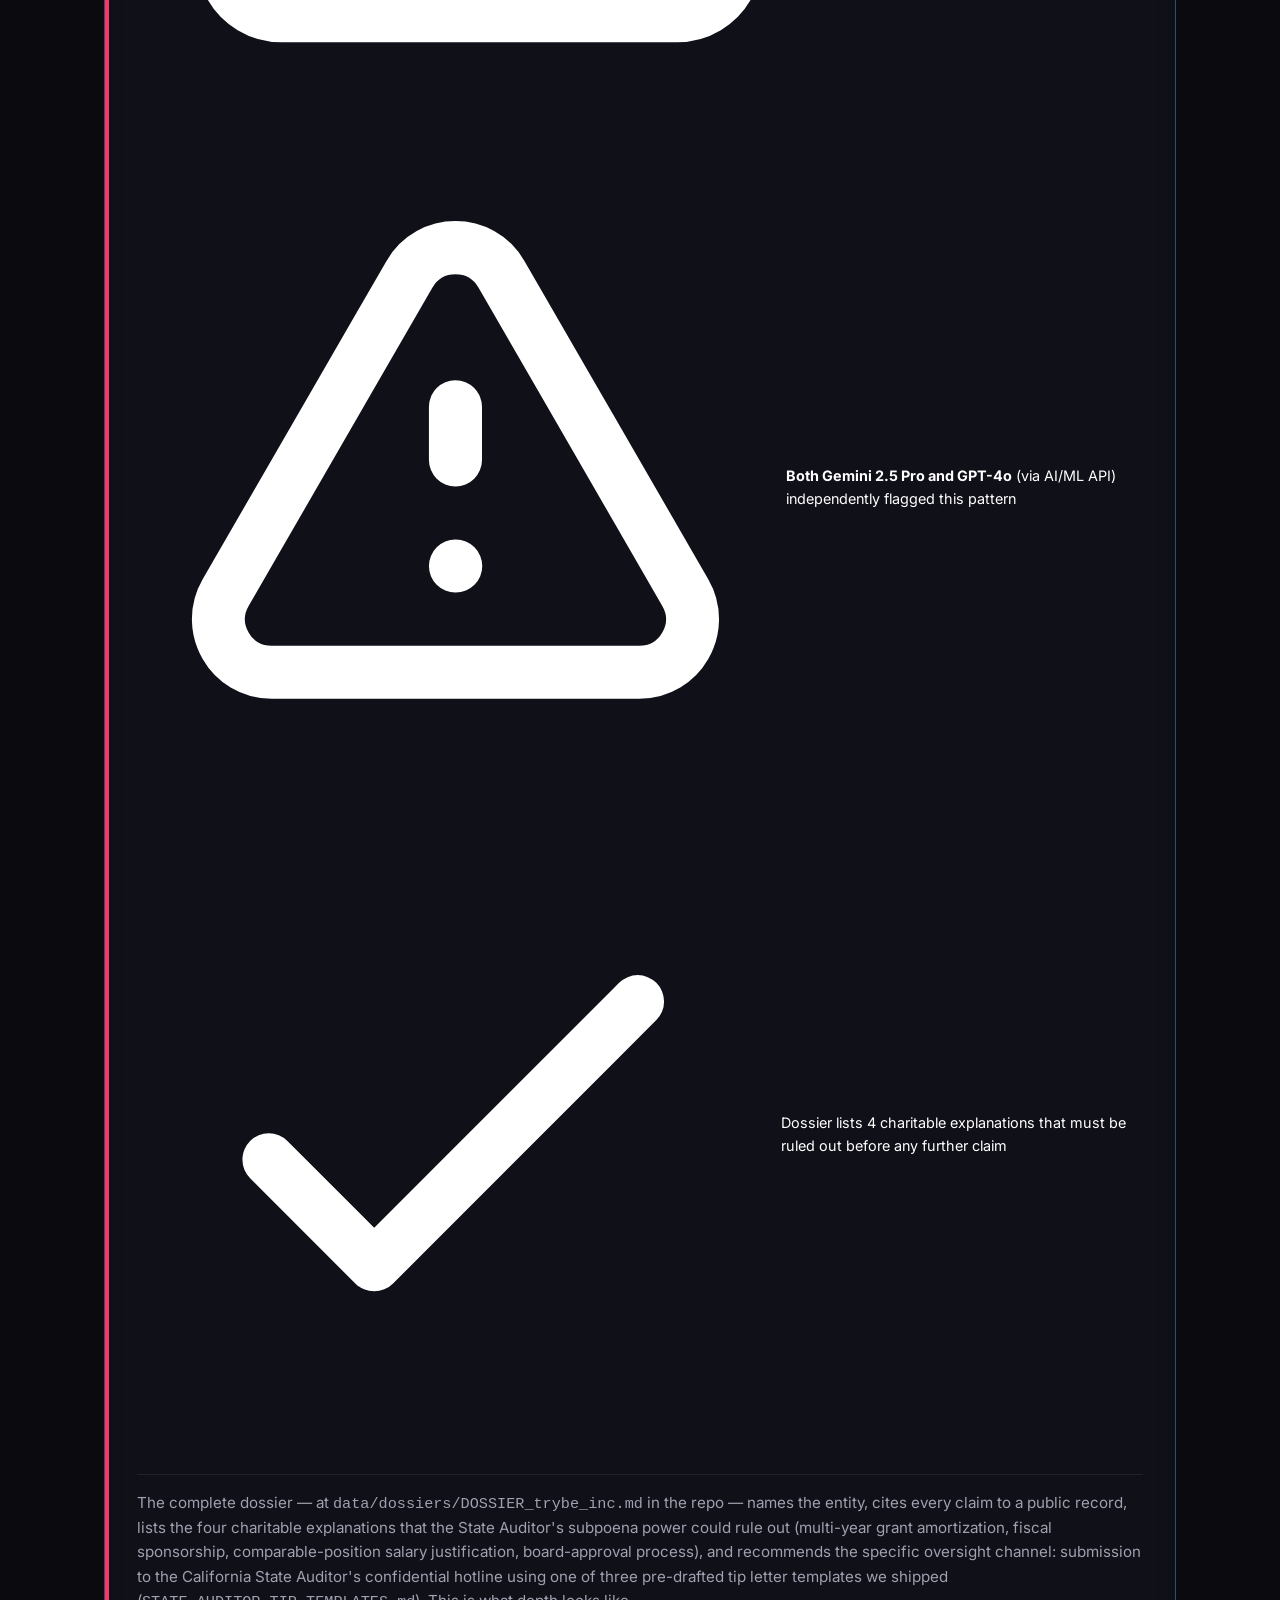
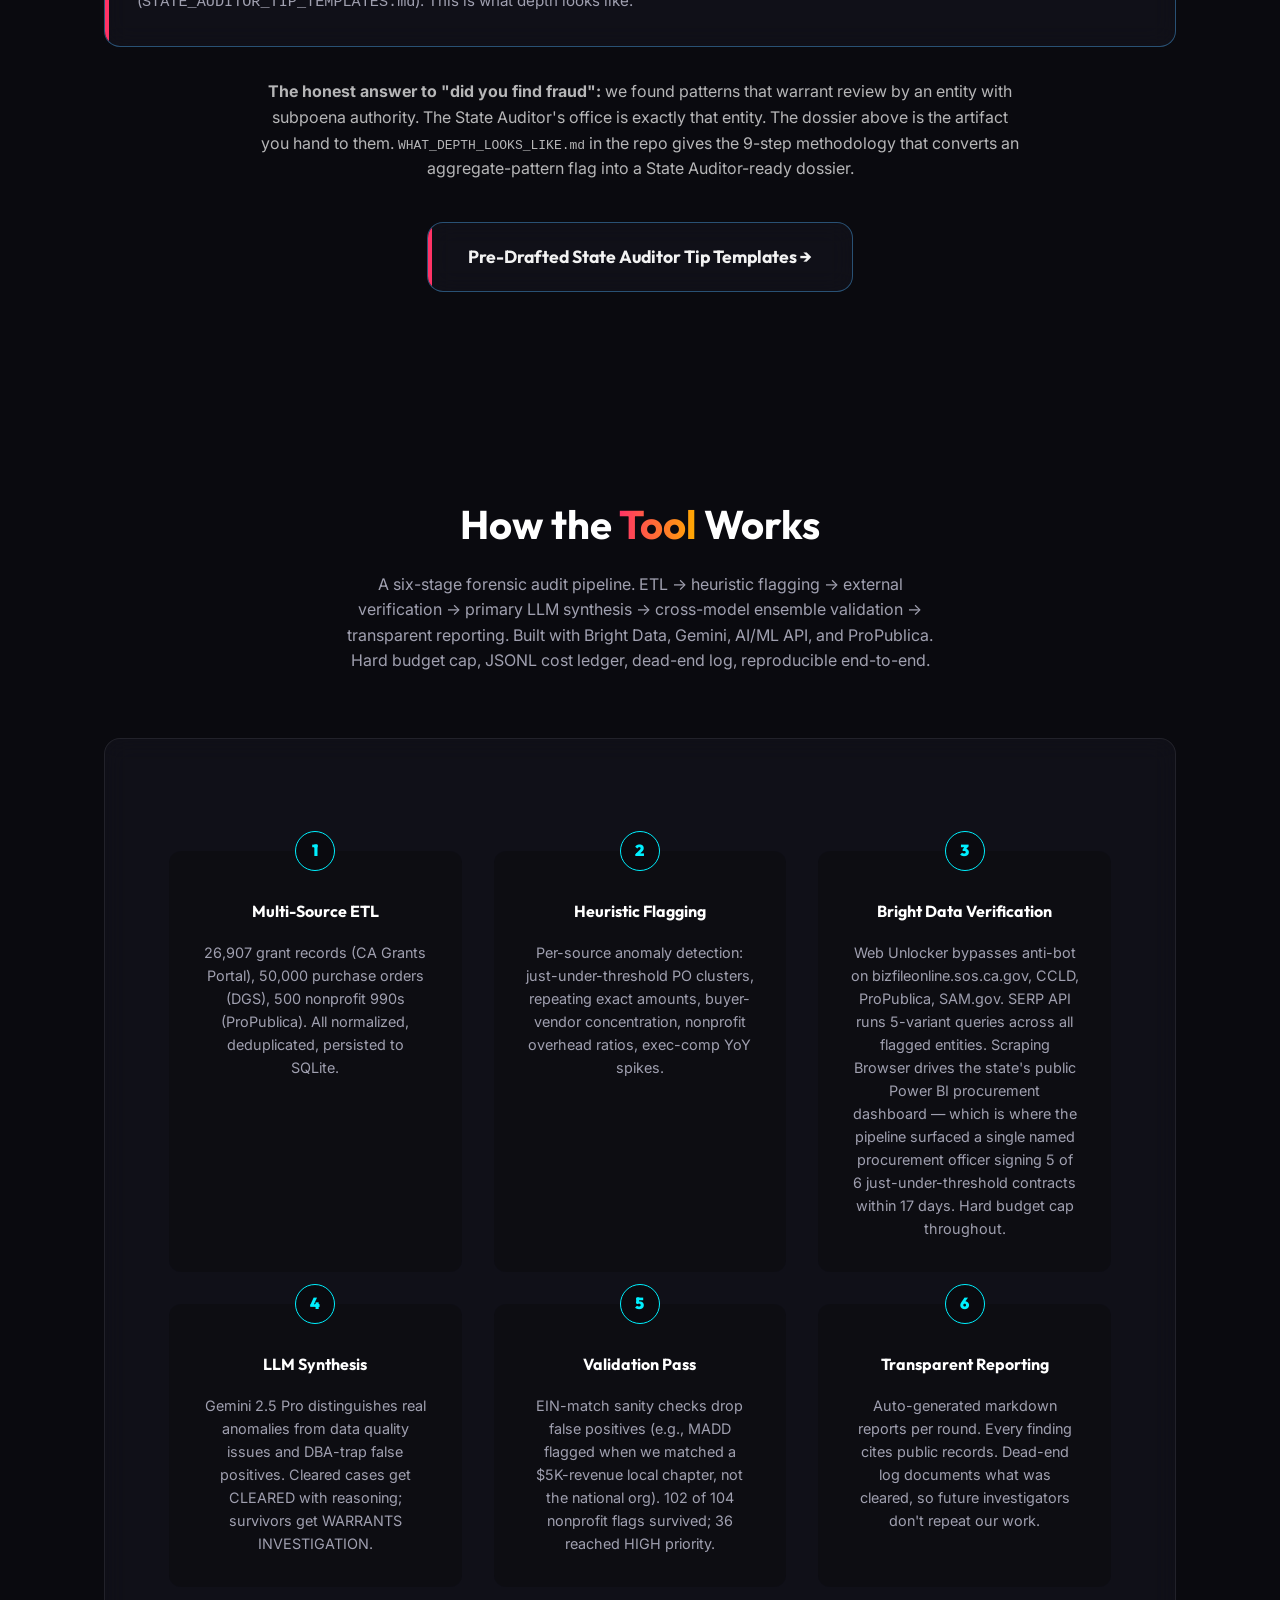
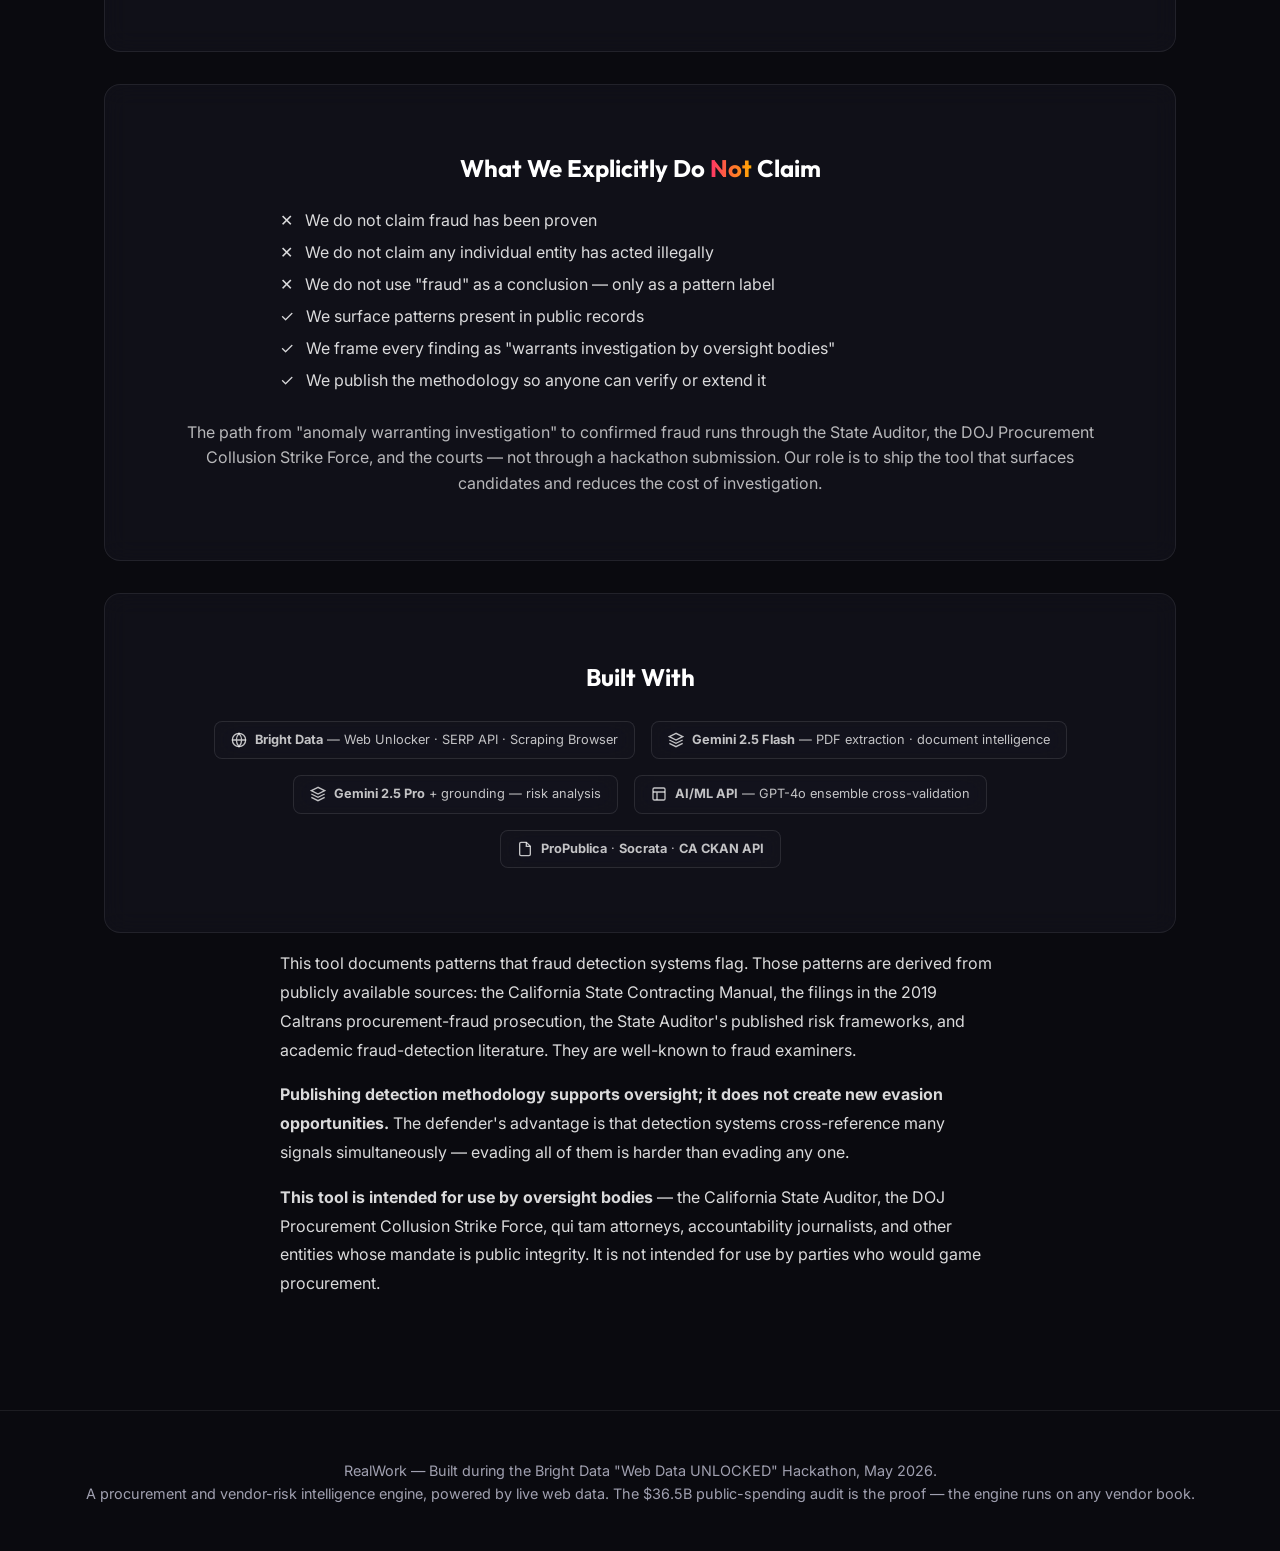
==== commit 77c44201: "Update LA Alliance counter copy — honest about pipeline cadence Replace 'pipeline running' (implies " ====
--- a/docs/index.html
+++ b/docs/index.html
@@ -51,7 +51,7 @@
     <section id="alliance" class="section">
         <div class="section-header">
             <h2>The <span class="accent-text">PDF Black Hole</span> — Live</h2>
-            <p>LA County publishes 1,652 homeless-service provider invoices as scanned PDFs under the LA Alliance settlement. They're public record — but completely unqueryable. No CSV. No API. An auditor who wants to know what Del Amo Hospital billed last month has to open PDFs one by one. We built a pipeline to fix that, and it's running right now.</p>
+            <p>LA County publishes 1,652 homeless-service provider invoices as scanned PDFs under the LA Alliance settlement. They're public record — but completely unqueryable. No CSV. No API. An auditor who wants to know what Del Amo Hospital billed last month has to open PDFs one by one. We built a pipeline to fix that — working toward all 1,600+ documents.</p>
         </div>
 
         <!-- Live counter — fetches ledger.json from GitHub, updates as pipeline runs -->
@@ -74,7 +74,7 @@
                     <div style="font-size: 0.8rem; color: rgba(255,255,255,0.55); margin-top: 0.25rem;">distinct providers</div>
                 </div>
             </div>
-            <p style="margin-top: 1.25rem; color: rgba(255,255,255,0.45); font-size: 0.8rem;">of 1,652 total documents · pipeline running · <a href="https://github.com/switzloco/realwork/blob/main/data/la_alliance/ledger.json" target="_blank" style="color: rgba(80,180,255,0.7);">ledger.json on GitHub ↗</a></p>
+            <p style="margin-top: 1.25rem; color: rgba(255,255,255,0.45); font-size: 0.8rem;">of 1,652 total documents · dataset grows as pipeline runs · <a href="https://github.com/switzloco/realwork/blob/main/data/la_alliance/ledger.json" target="_blank" style="color: rgba(80,180,255,0.7);">ledger.json on GitHub ↗</a></p>
         </div>
 
         <!-- Risk analyst finding callout -->
@@ -135,7 +135,7 @@
                 </tbody>
             </table>
             <p style="margin-top:1rem; font-size:0.75rem; color:rgba(255,255,255,0.35); text-align:center;">
-                Extracted from publicly-available LA County invoices · pipeline running continuously ·
+                Extracted from publicly-available LA County invoices · updated as pipeline runs ·
                 <a href="https://github.com/switzloco/realwork" target="_blank" style="color:rgba(80,180,255,0.6);">full dataset on GitHub ↗</a>
             </p>
         </div>
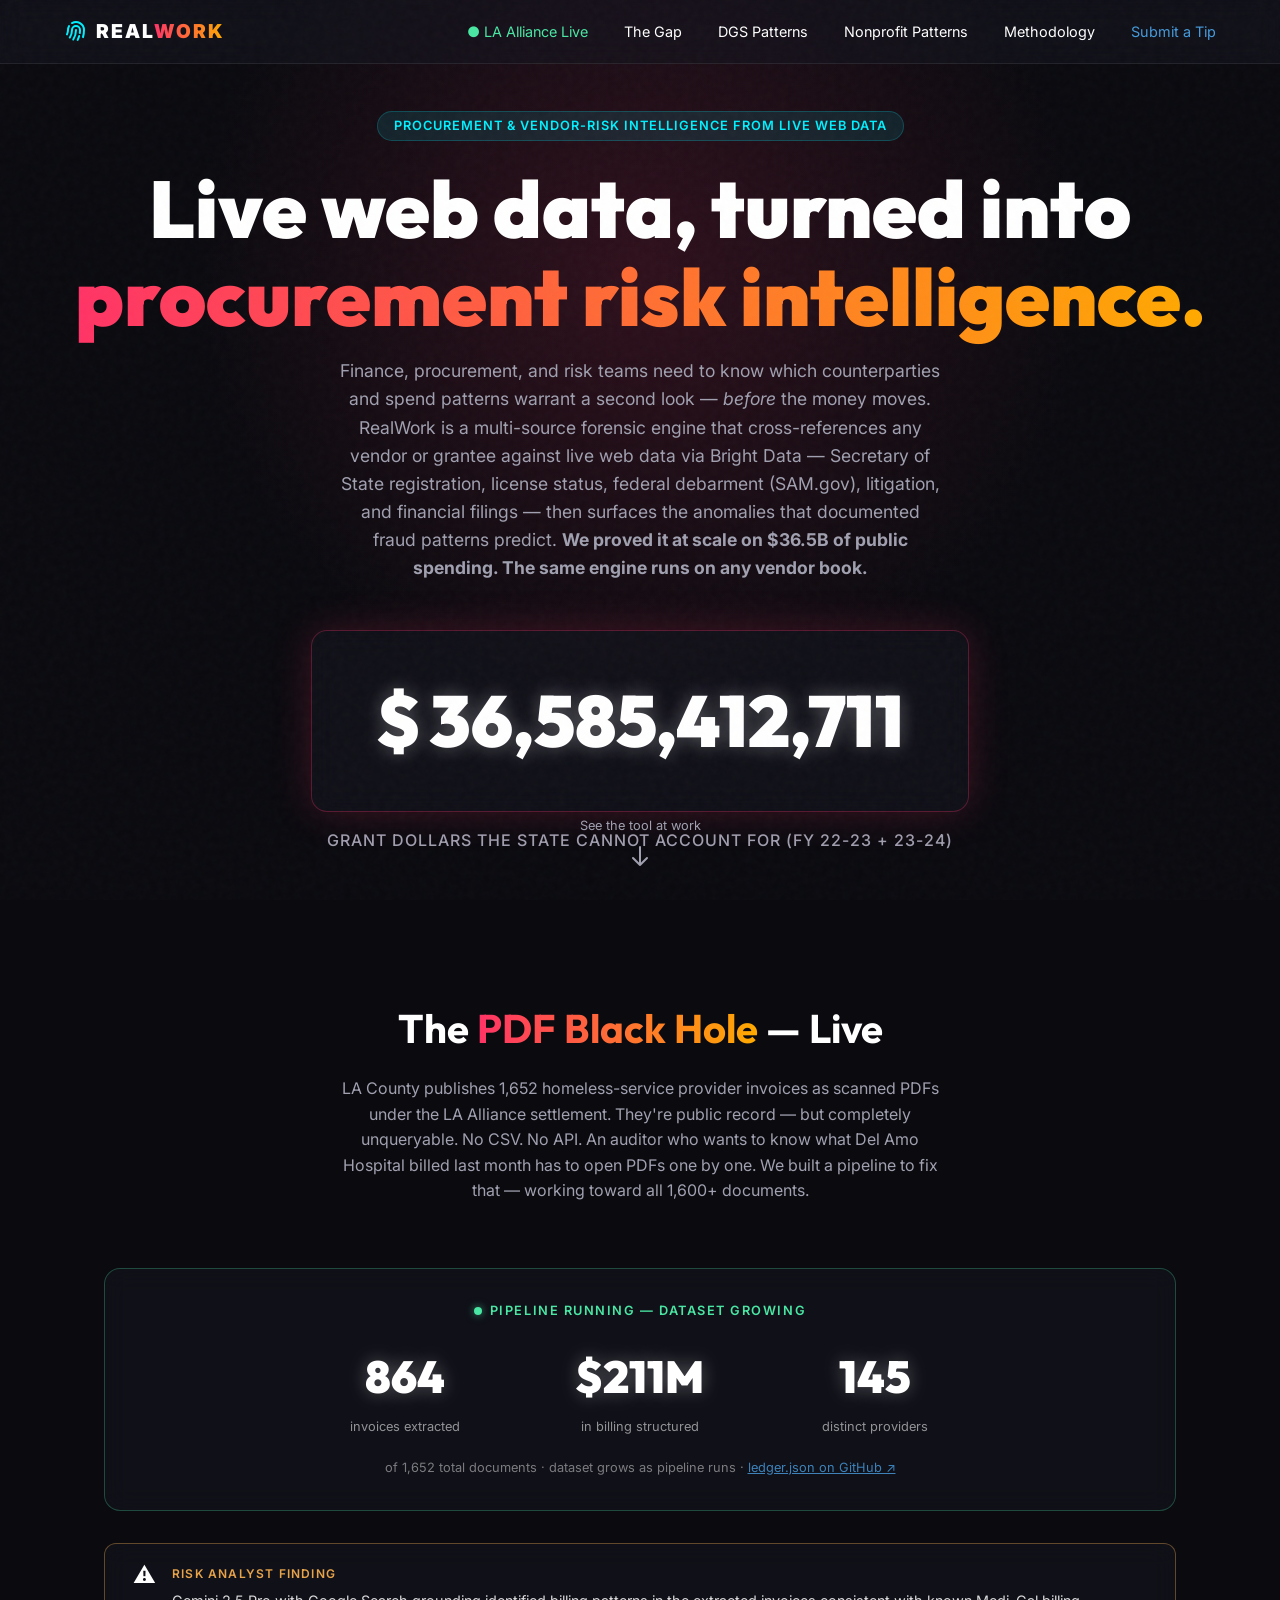
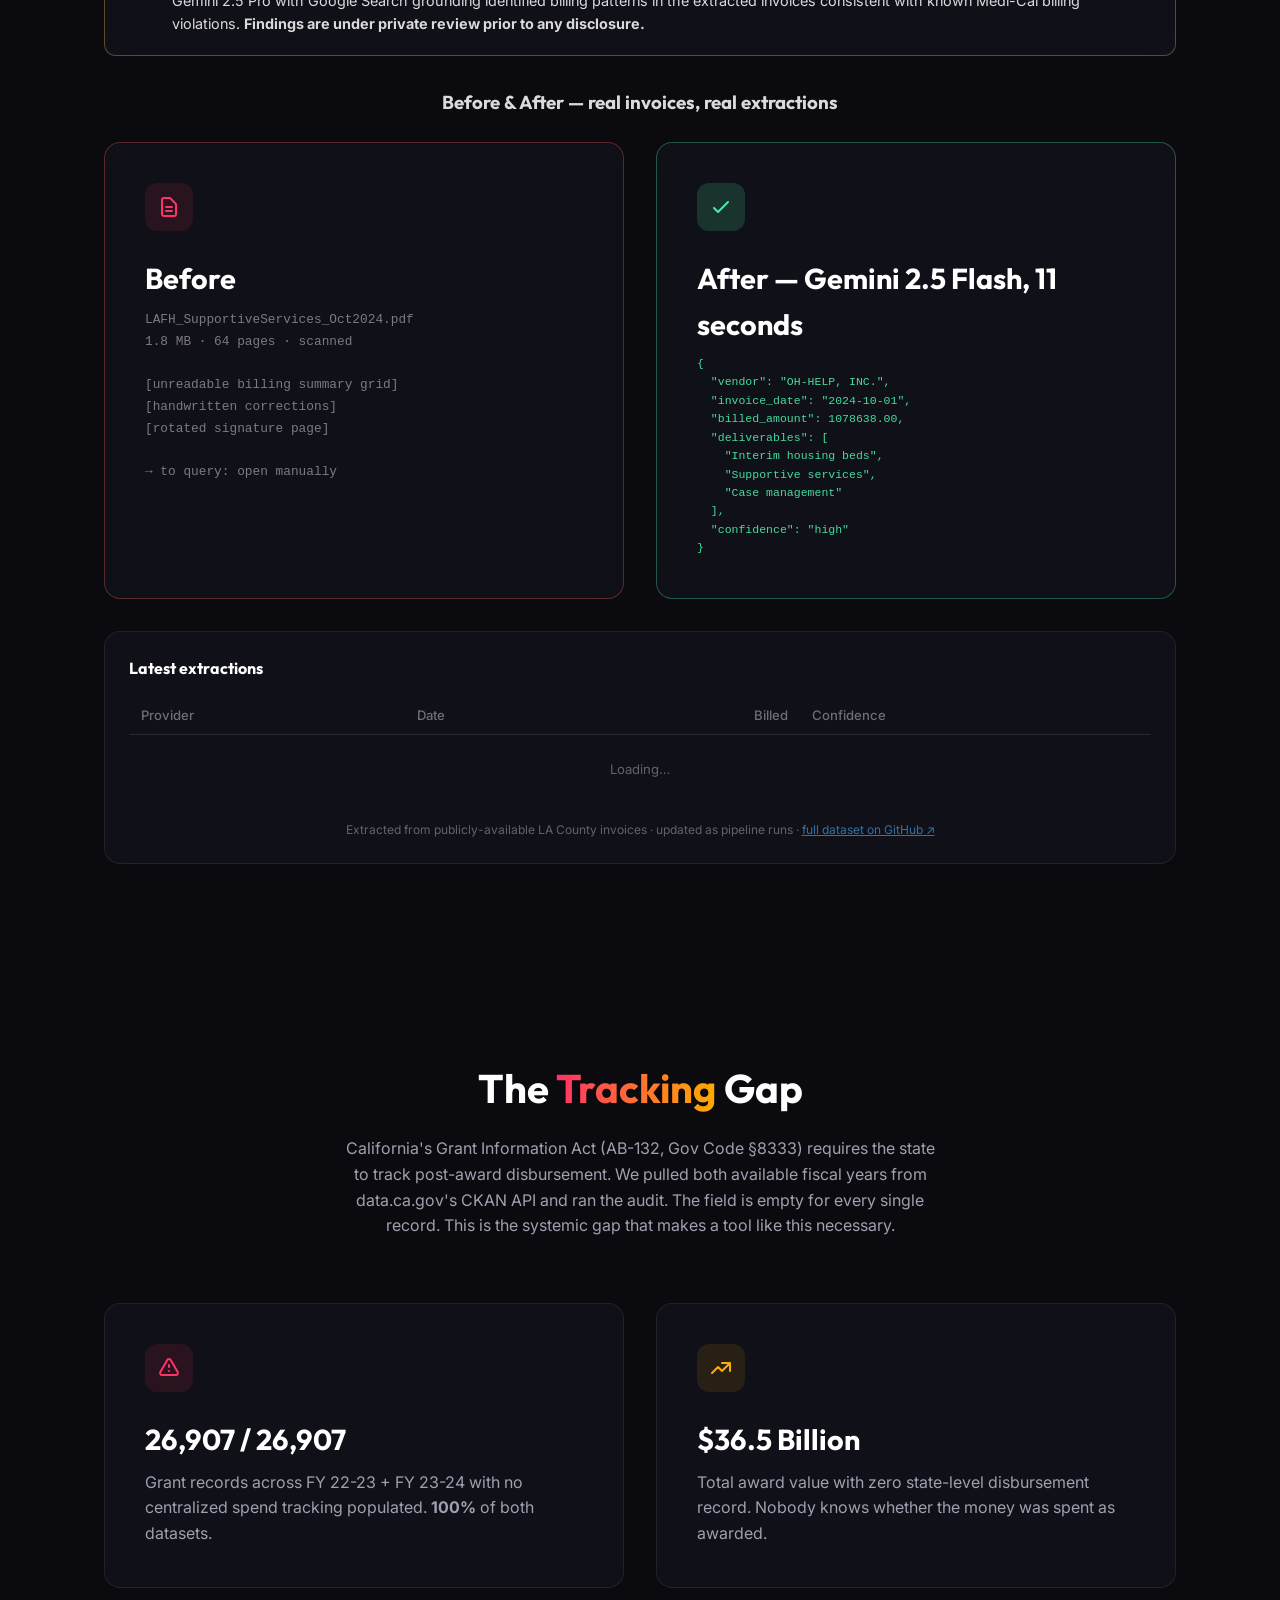
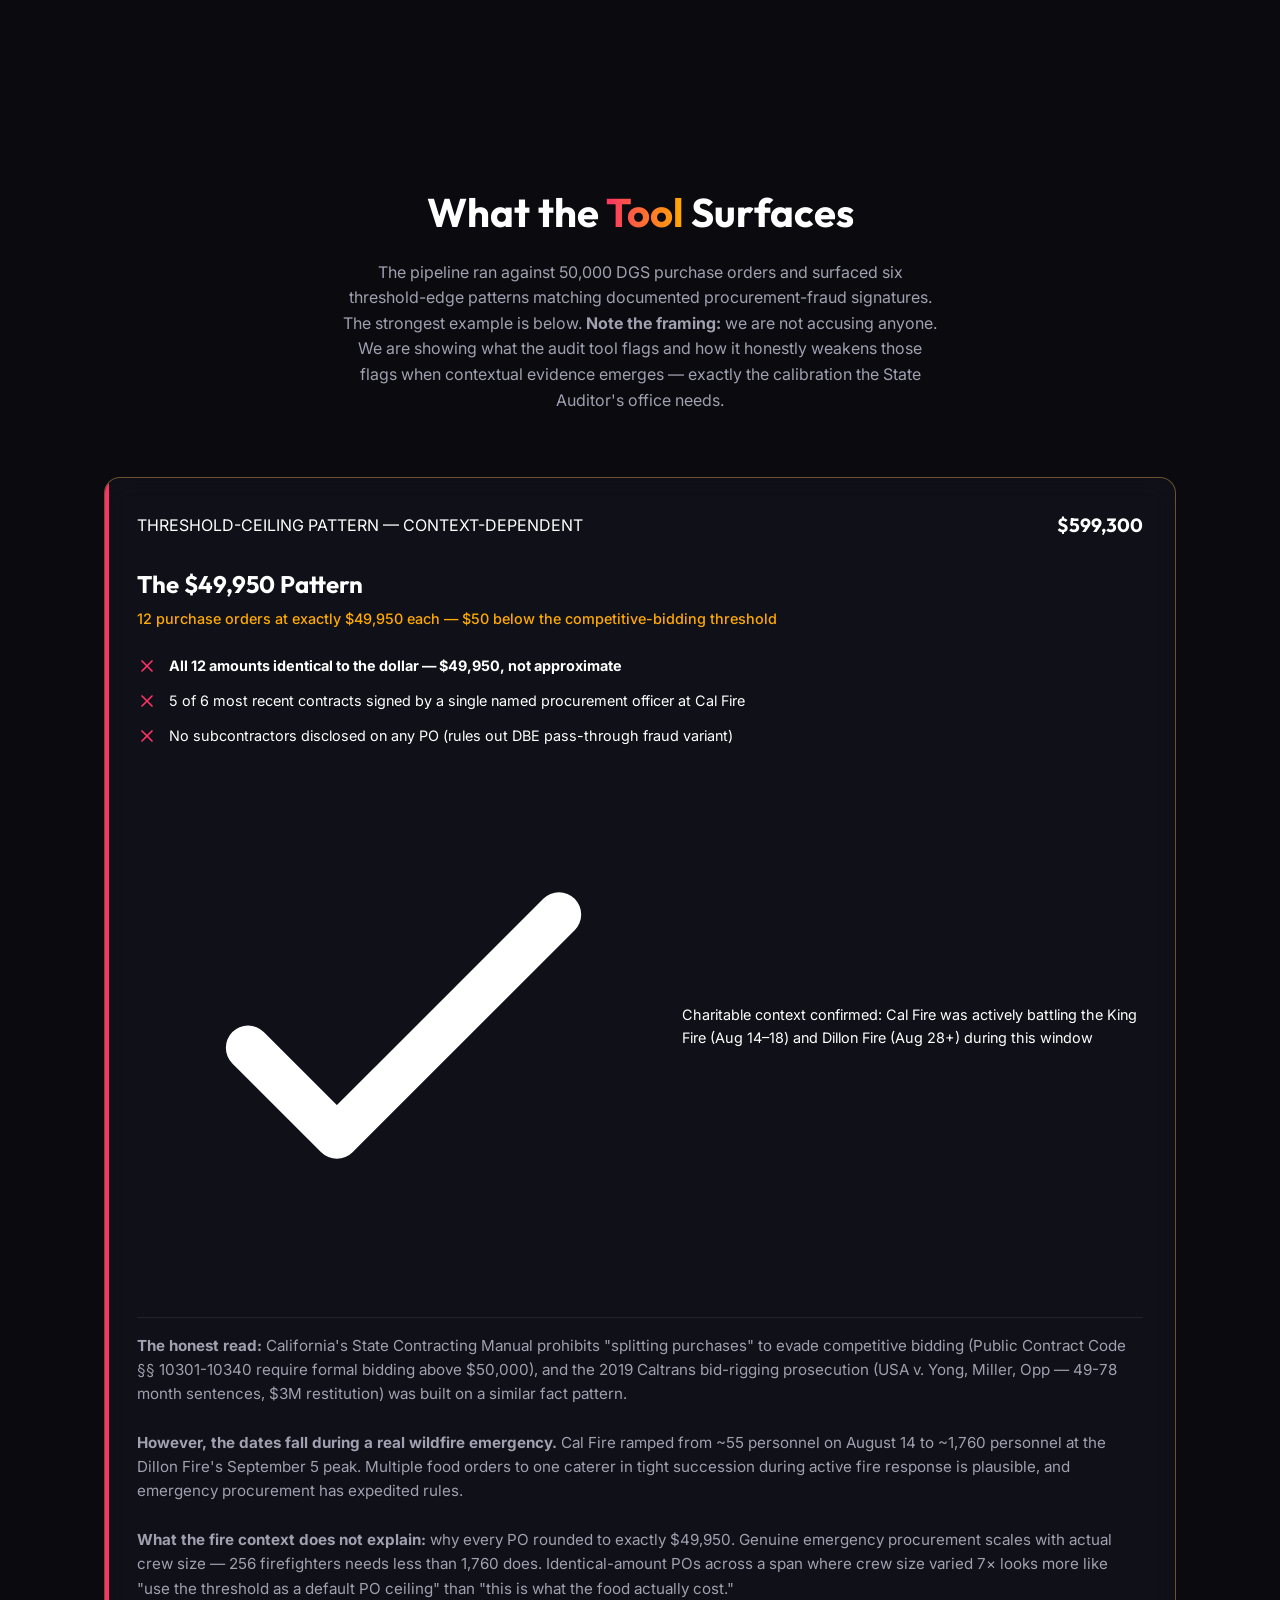
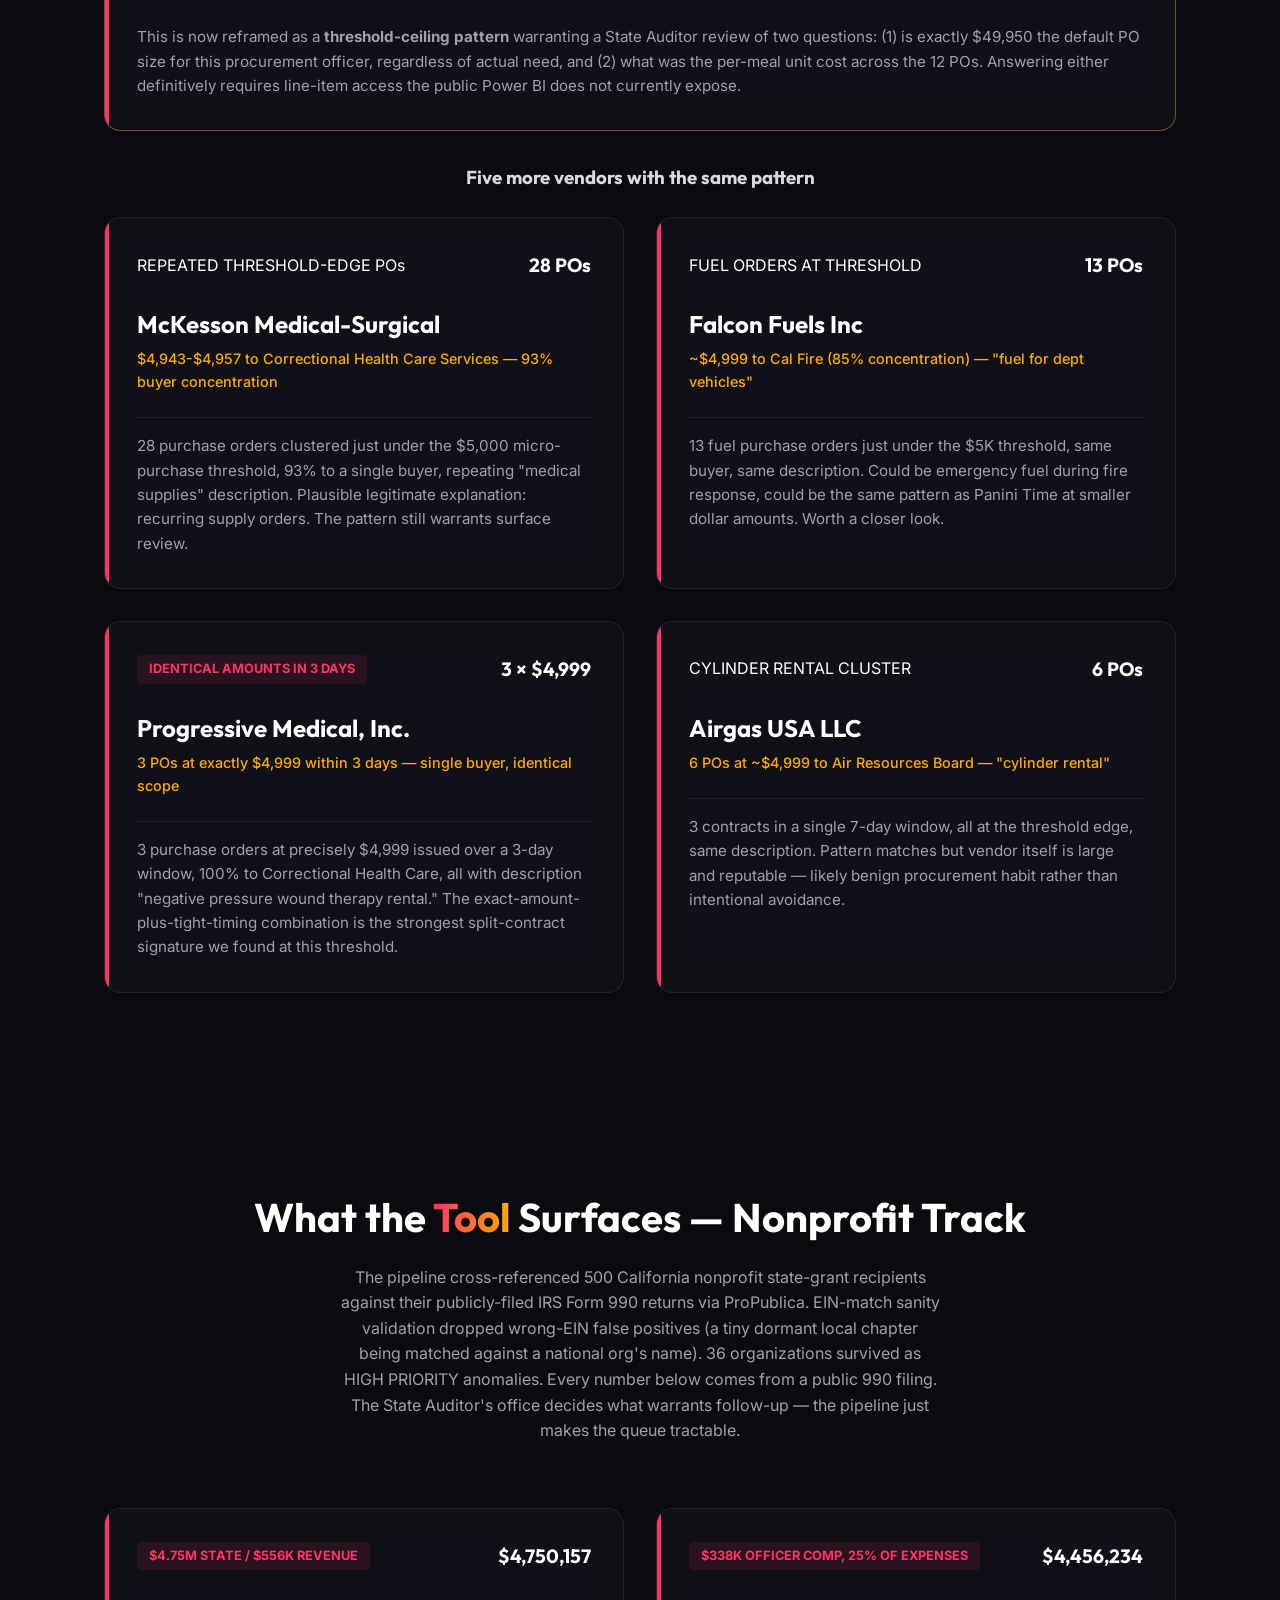
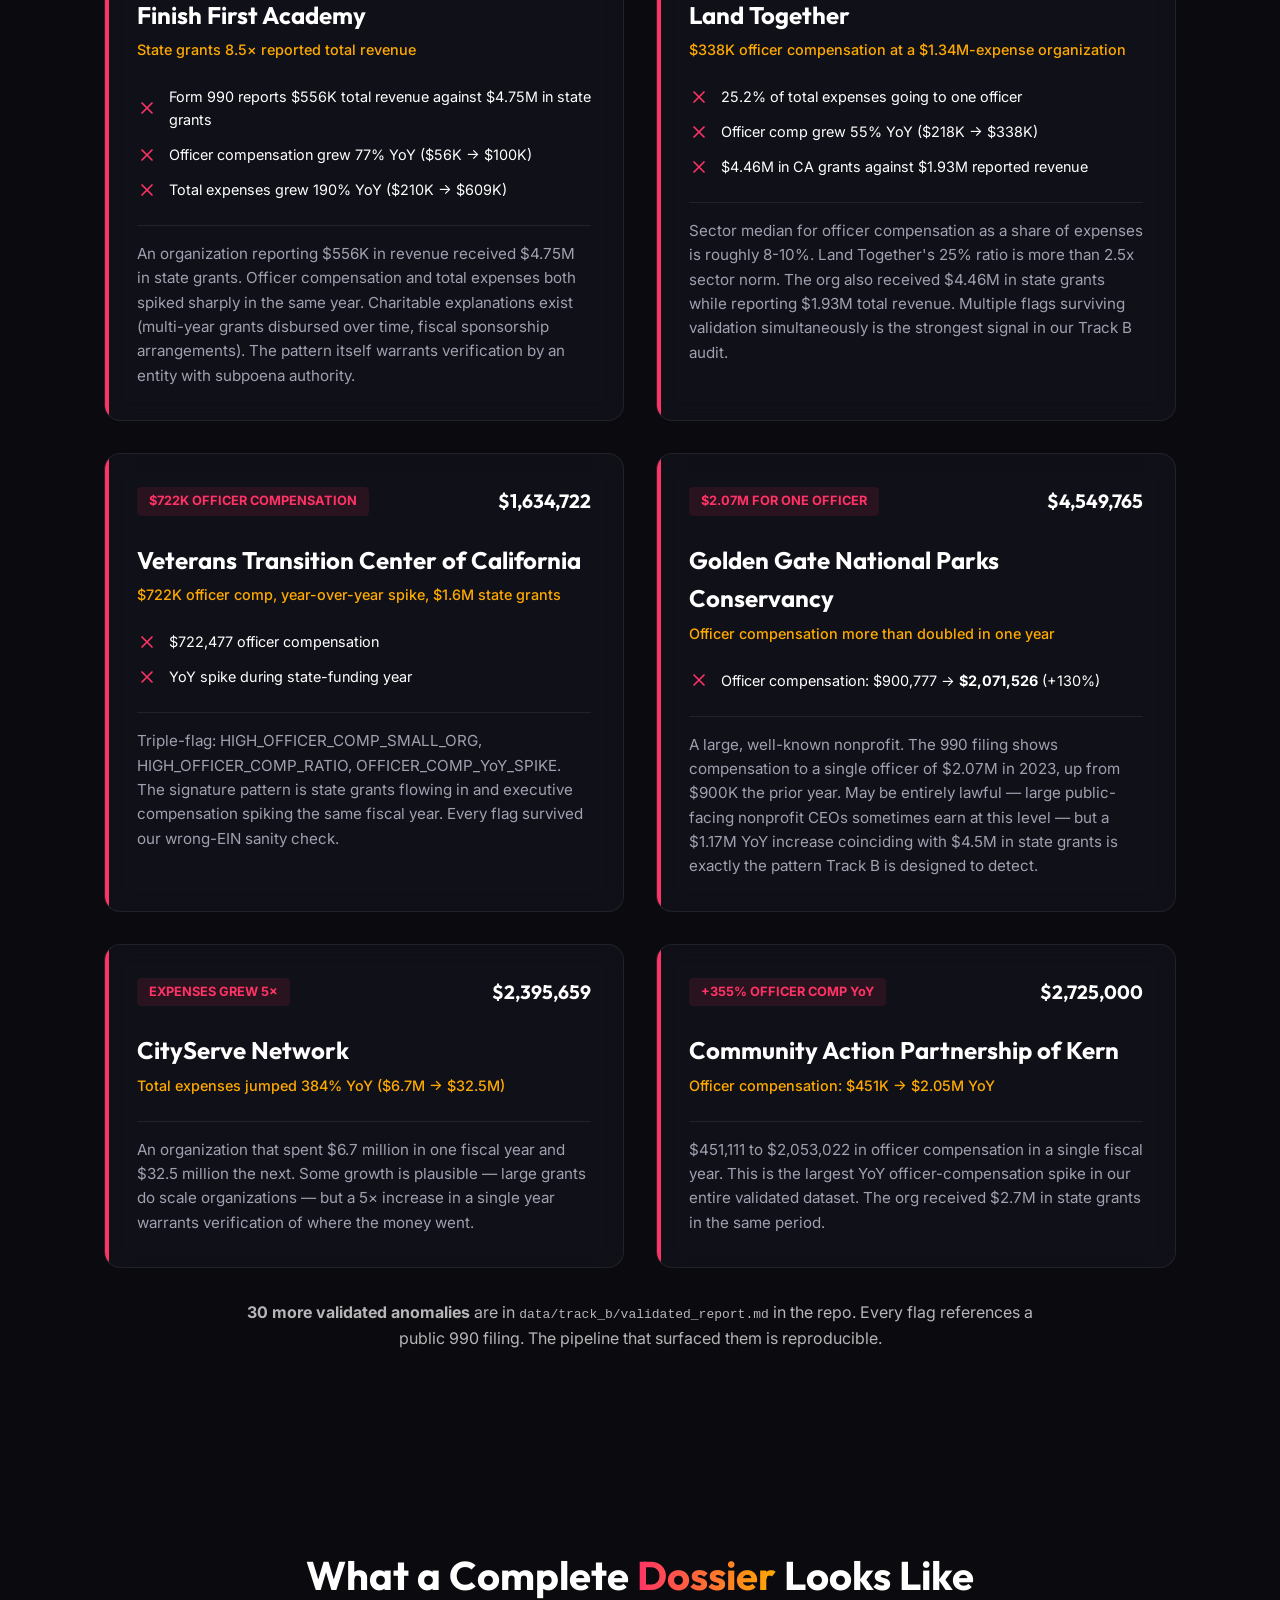
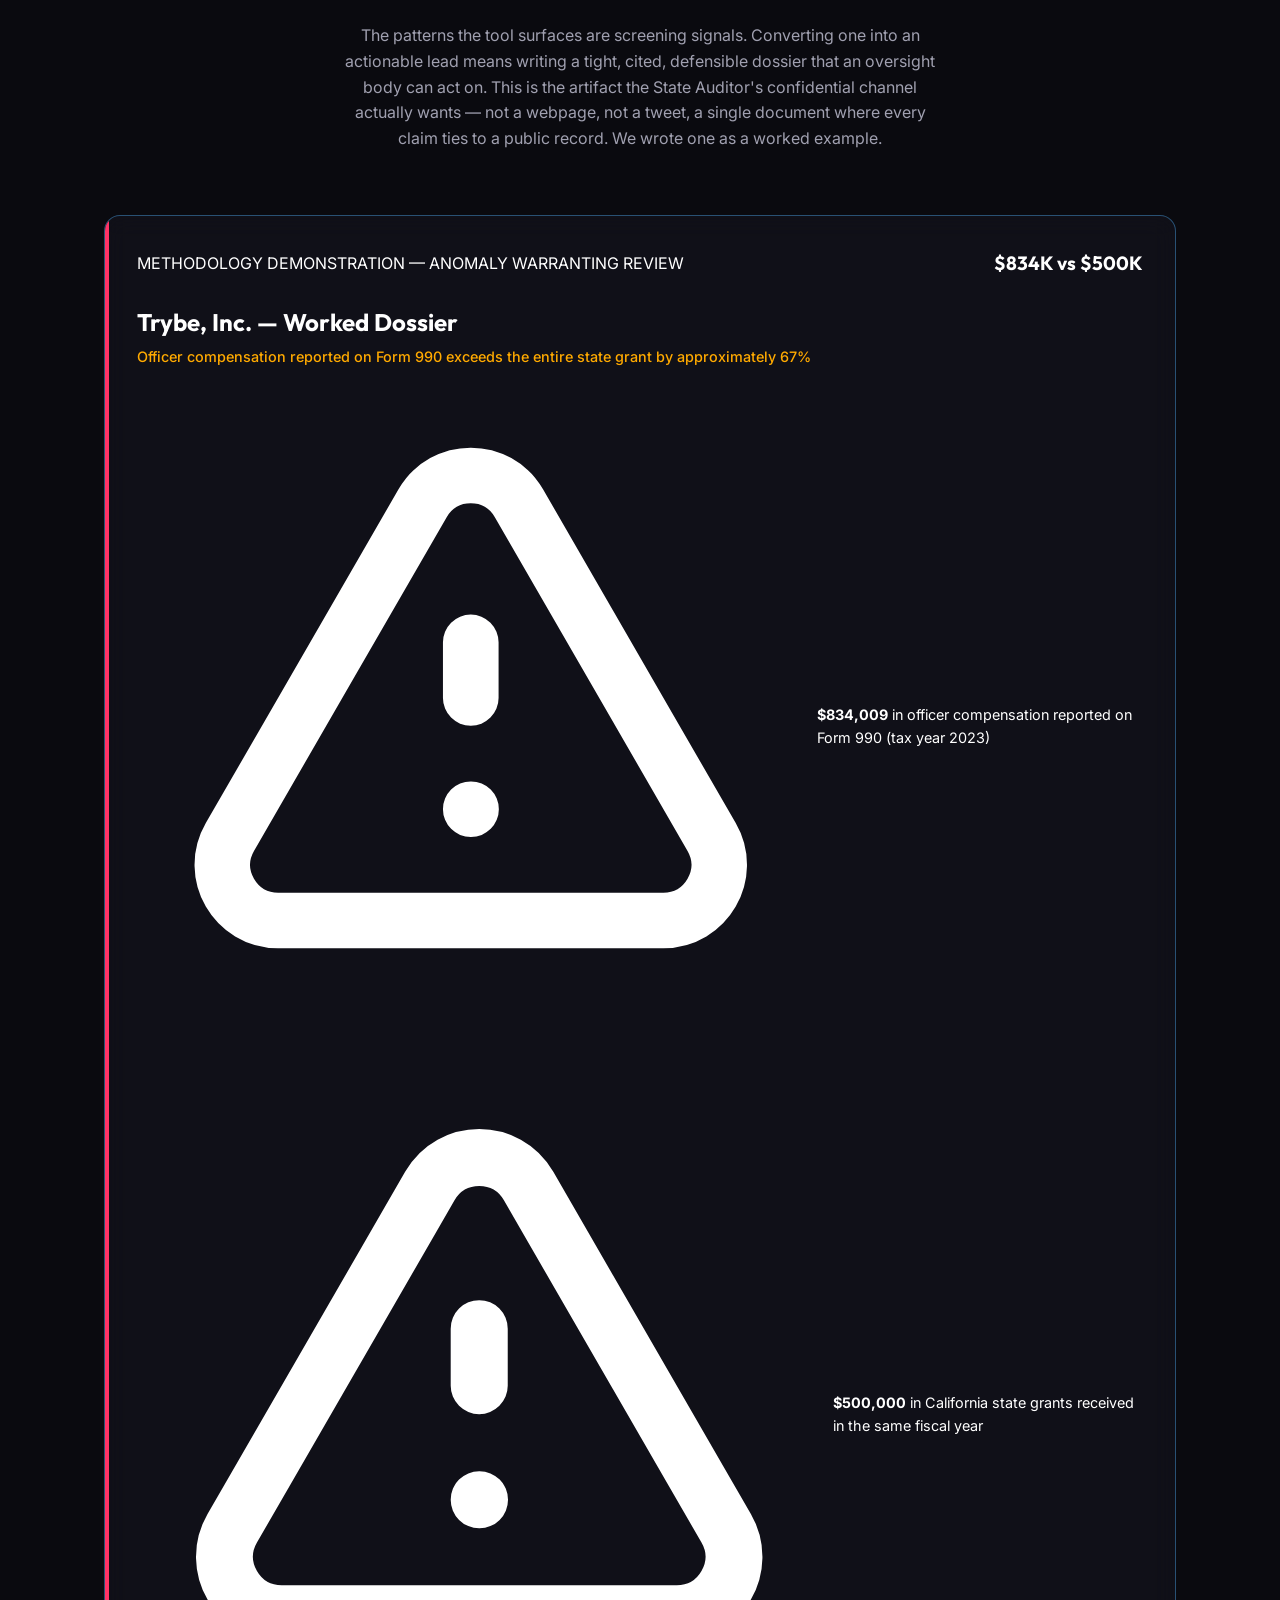
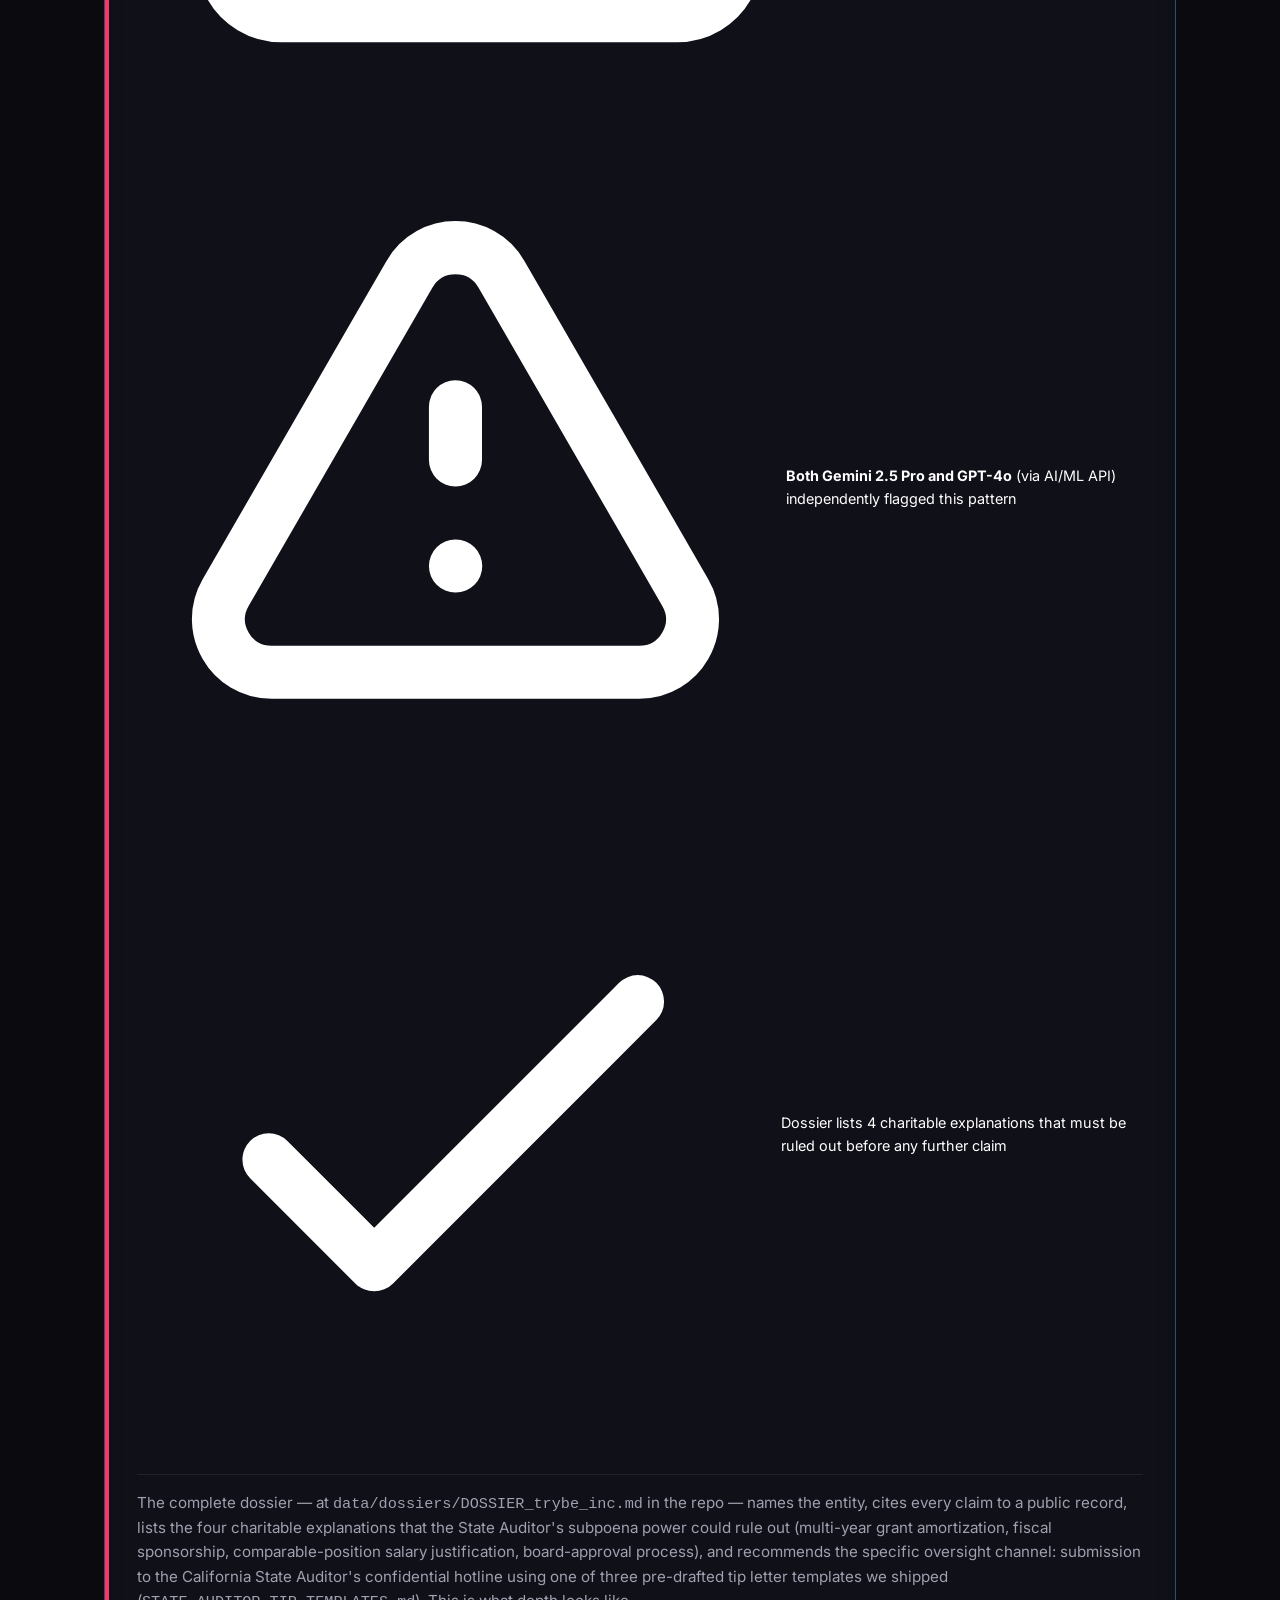
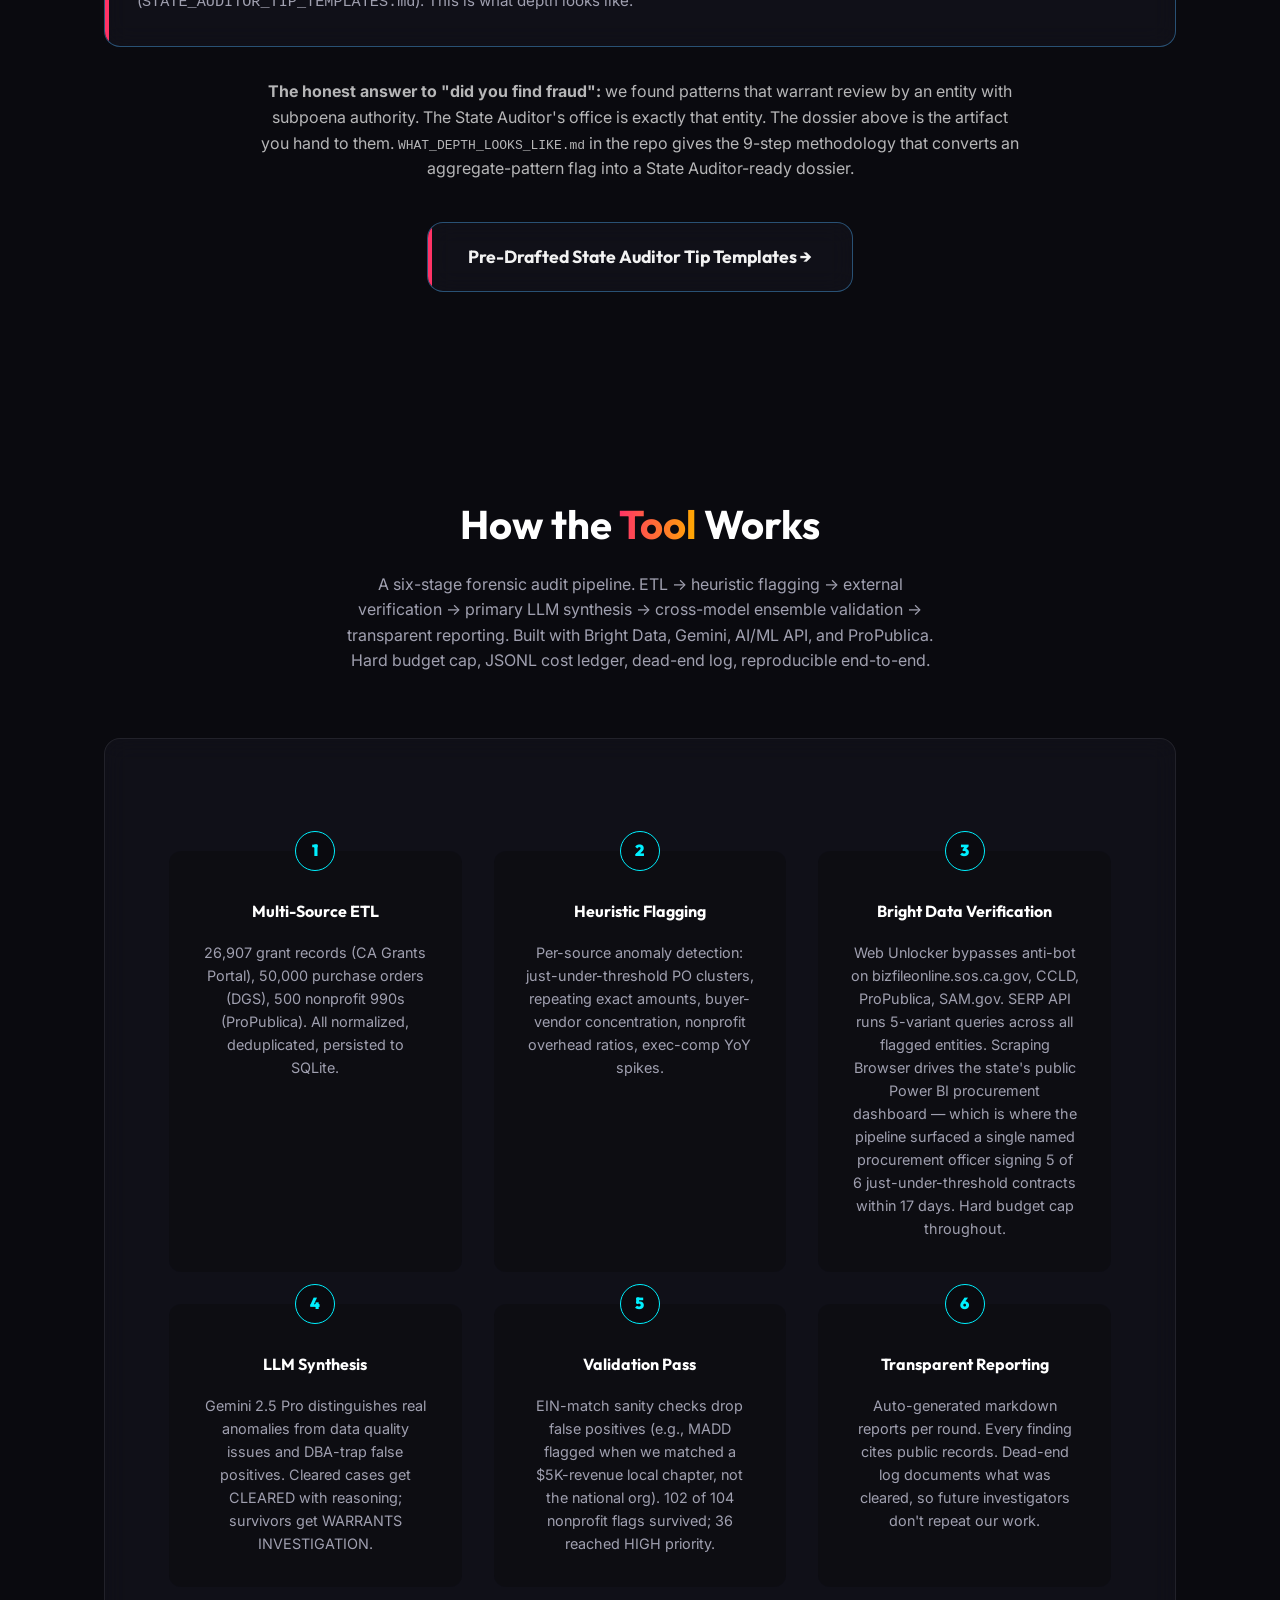
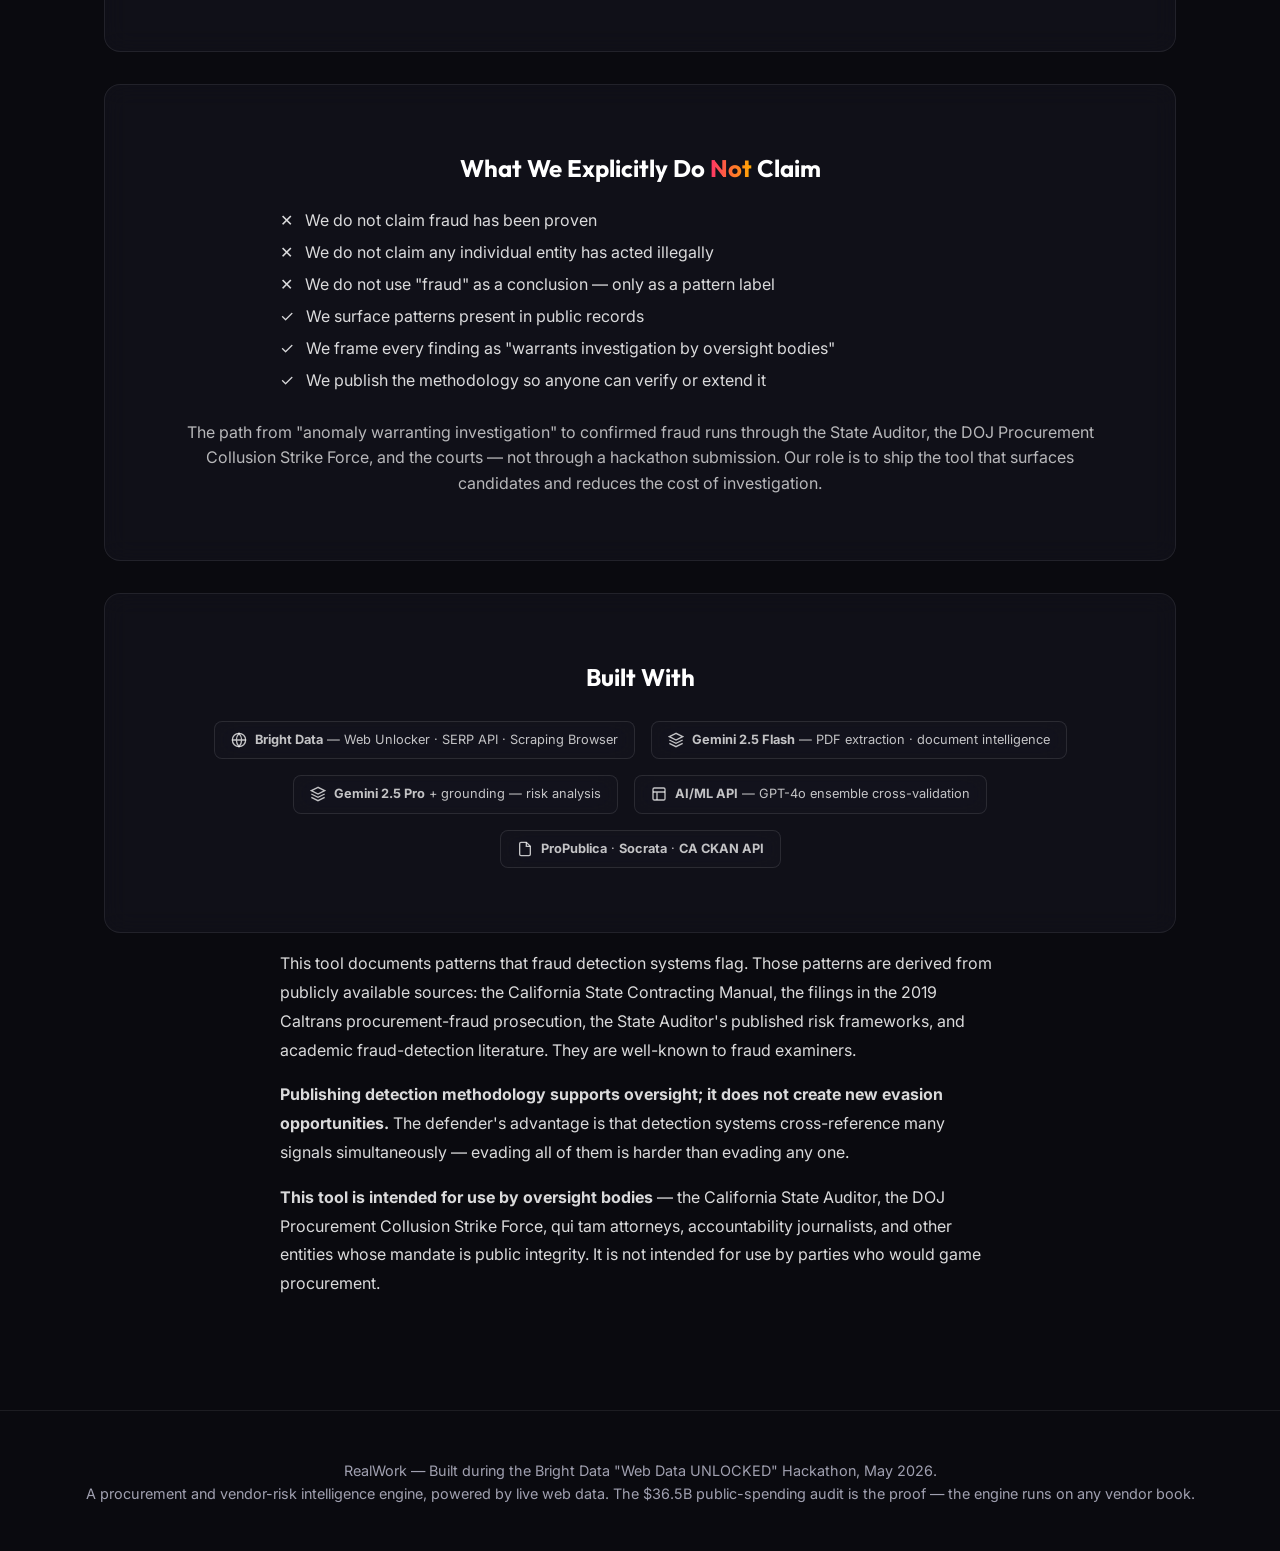
==== commit ffd07c16: "Update fallback stats to match 1,015-doc extraction (864/$211M/145) Antigravity extracted 1,015 invo" ====
--- a/docs/index.html
+++ b/docs/index.html
@@ -62,15 +62,15 @@
             </div>
             <div style="display: grid; grid-template-columns: 1fr 1fr 1fr; gap: 1.5rem; max-width: 680px; margin: 0 auto;">
                 <div>
-                    <div class="stat-number" id="alliance-docs" style="font-size: 2.8rem;">123</div>
+                    <div class="stat-number" id="alliance-docs" style="font-size: 2.8rem;">864</div>
                     <div style="font-size: 0.8rem; color: rgba(255,255,255,0.55); margin-top: 0.25rem;">invoices extracted</div>
                 </div>
                 <div>
-                    <div class="stat-number" id="alliance-dollars" style="font-size: 2.8rem;">$22.8M</div>
+                    <div class="stat-number" id="alliance-dollars" style="font-size: 2.8rem;">$211M</div>
                     <div style="font-size: 0.8rem; color: rgba(255,255,255,0.55); margin-top: 0.25rem;">in billing structured</div>
                 </div>
                 <div>
-                    <div class="stat-number" id="alliance-providers" style="font-size: 2.8rem;">70</div>
+                    <div class="stat-number" id="alliance-providers" style="font-size: 2.8rem;">145</div>
                     <div style="font-size: 0.8rem; color: rgba(255,255,255,0.55); margin-top: 0.25rem;">distinct providers</div>
                 </div>
             </div>
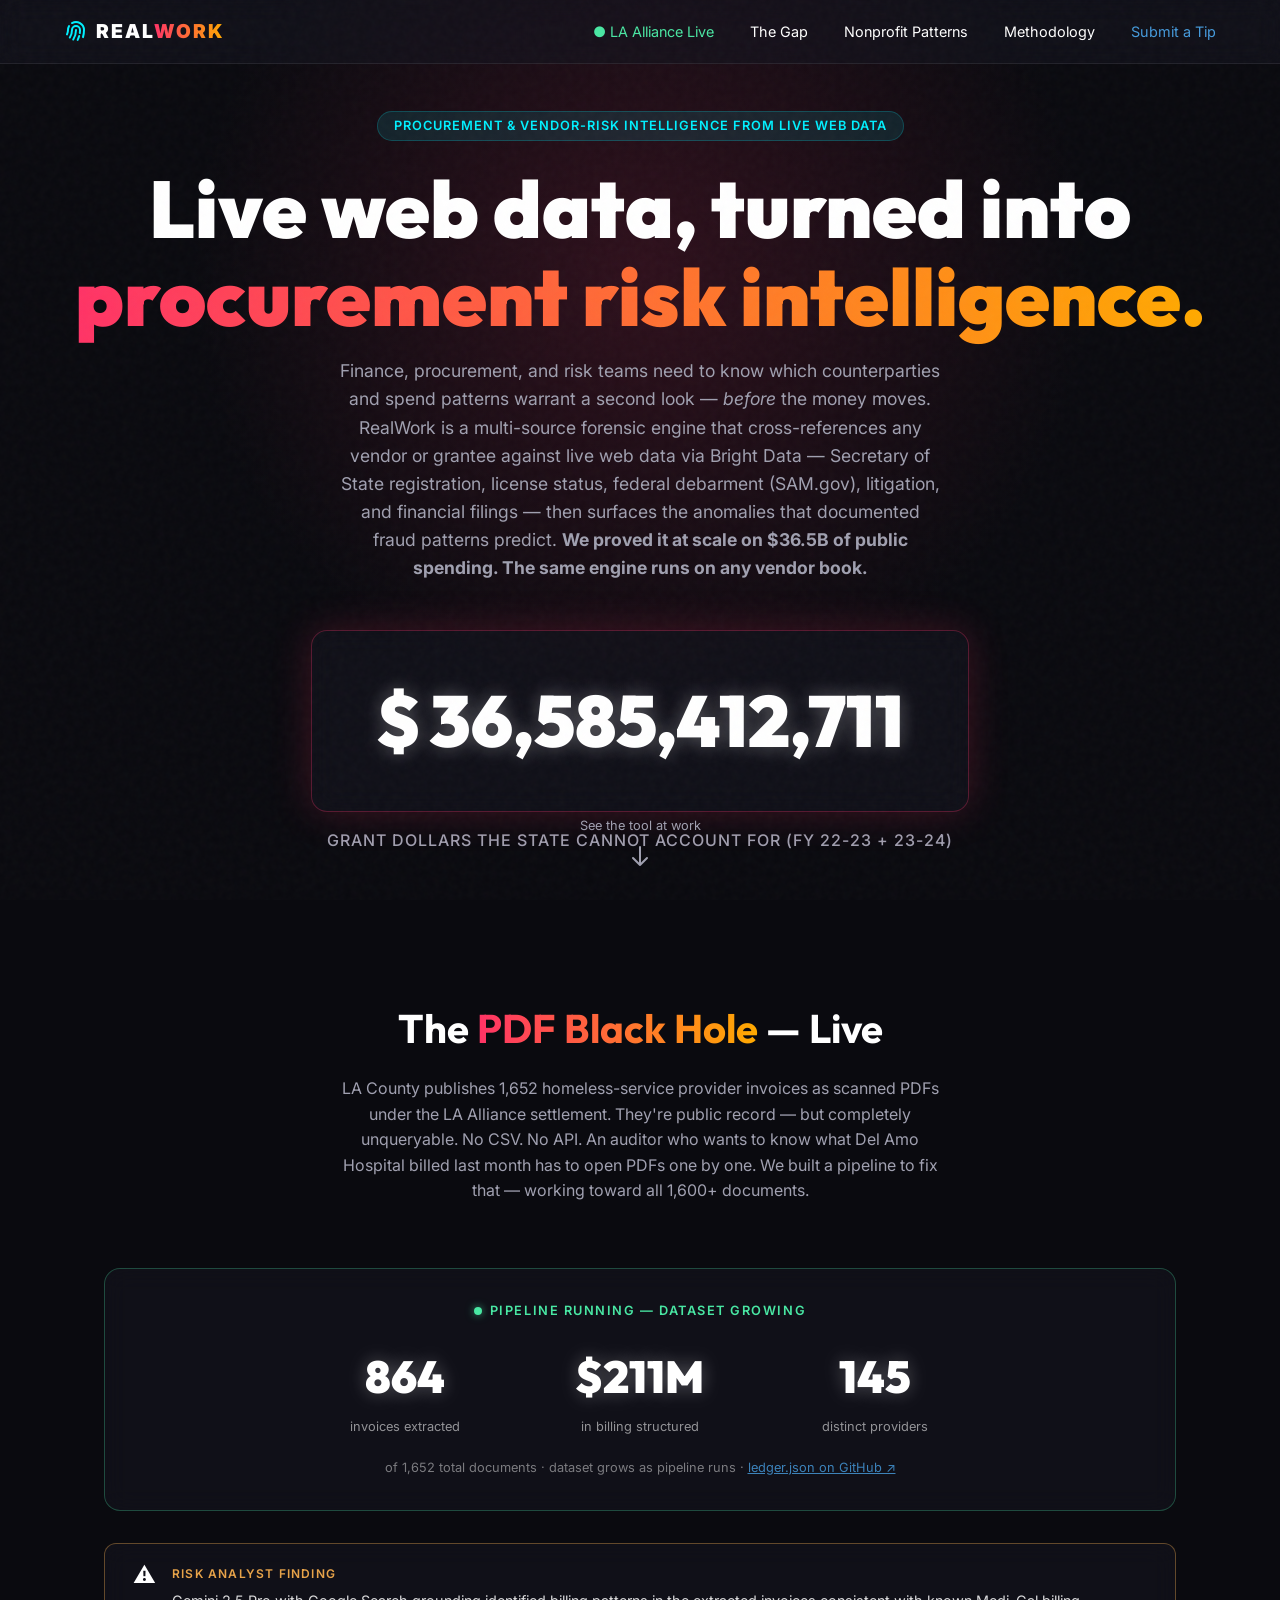
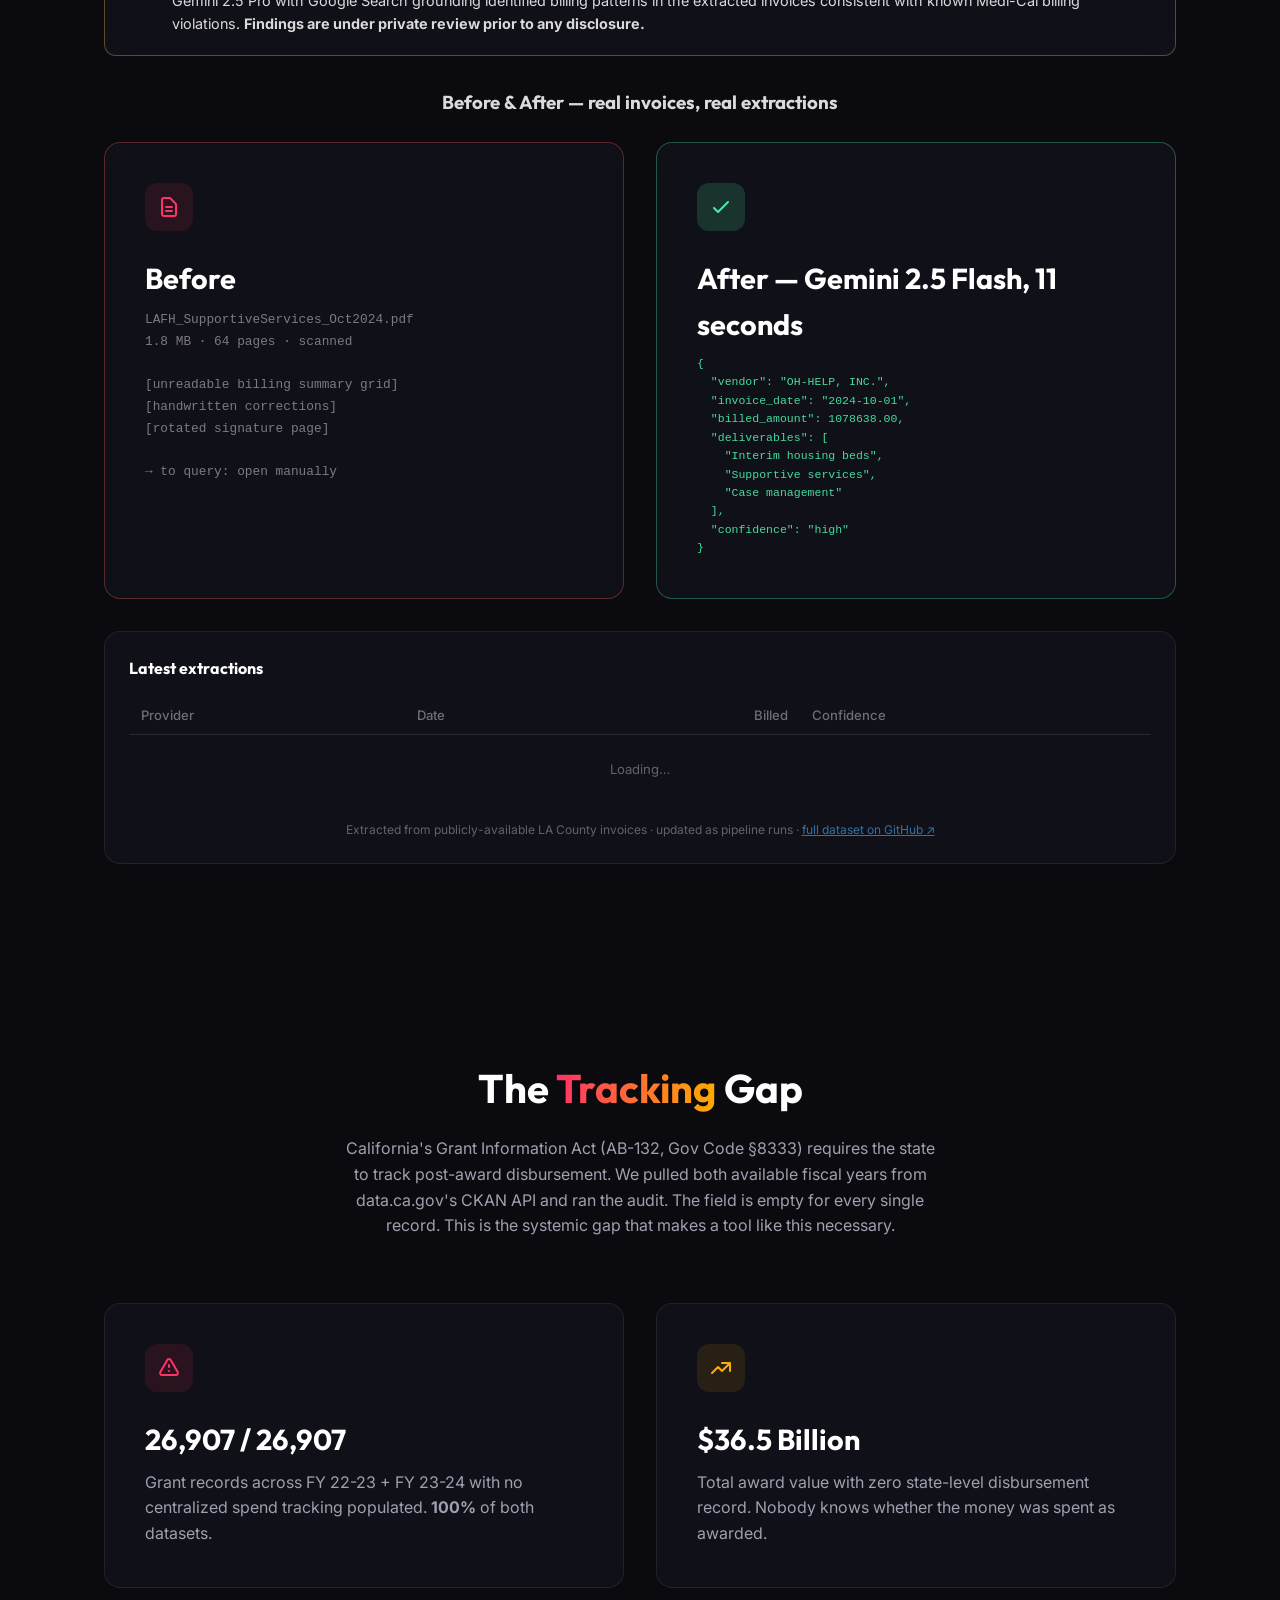
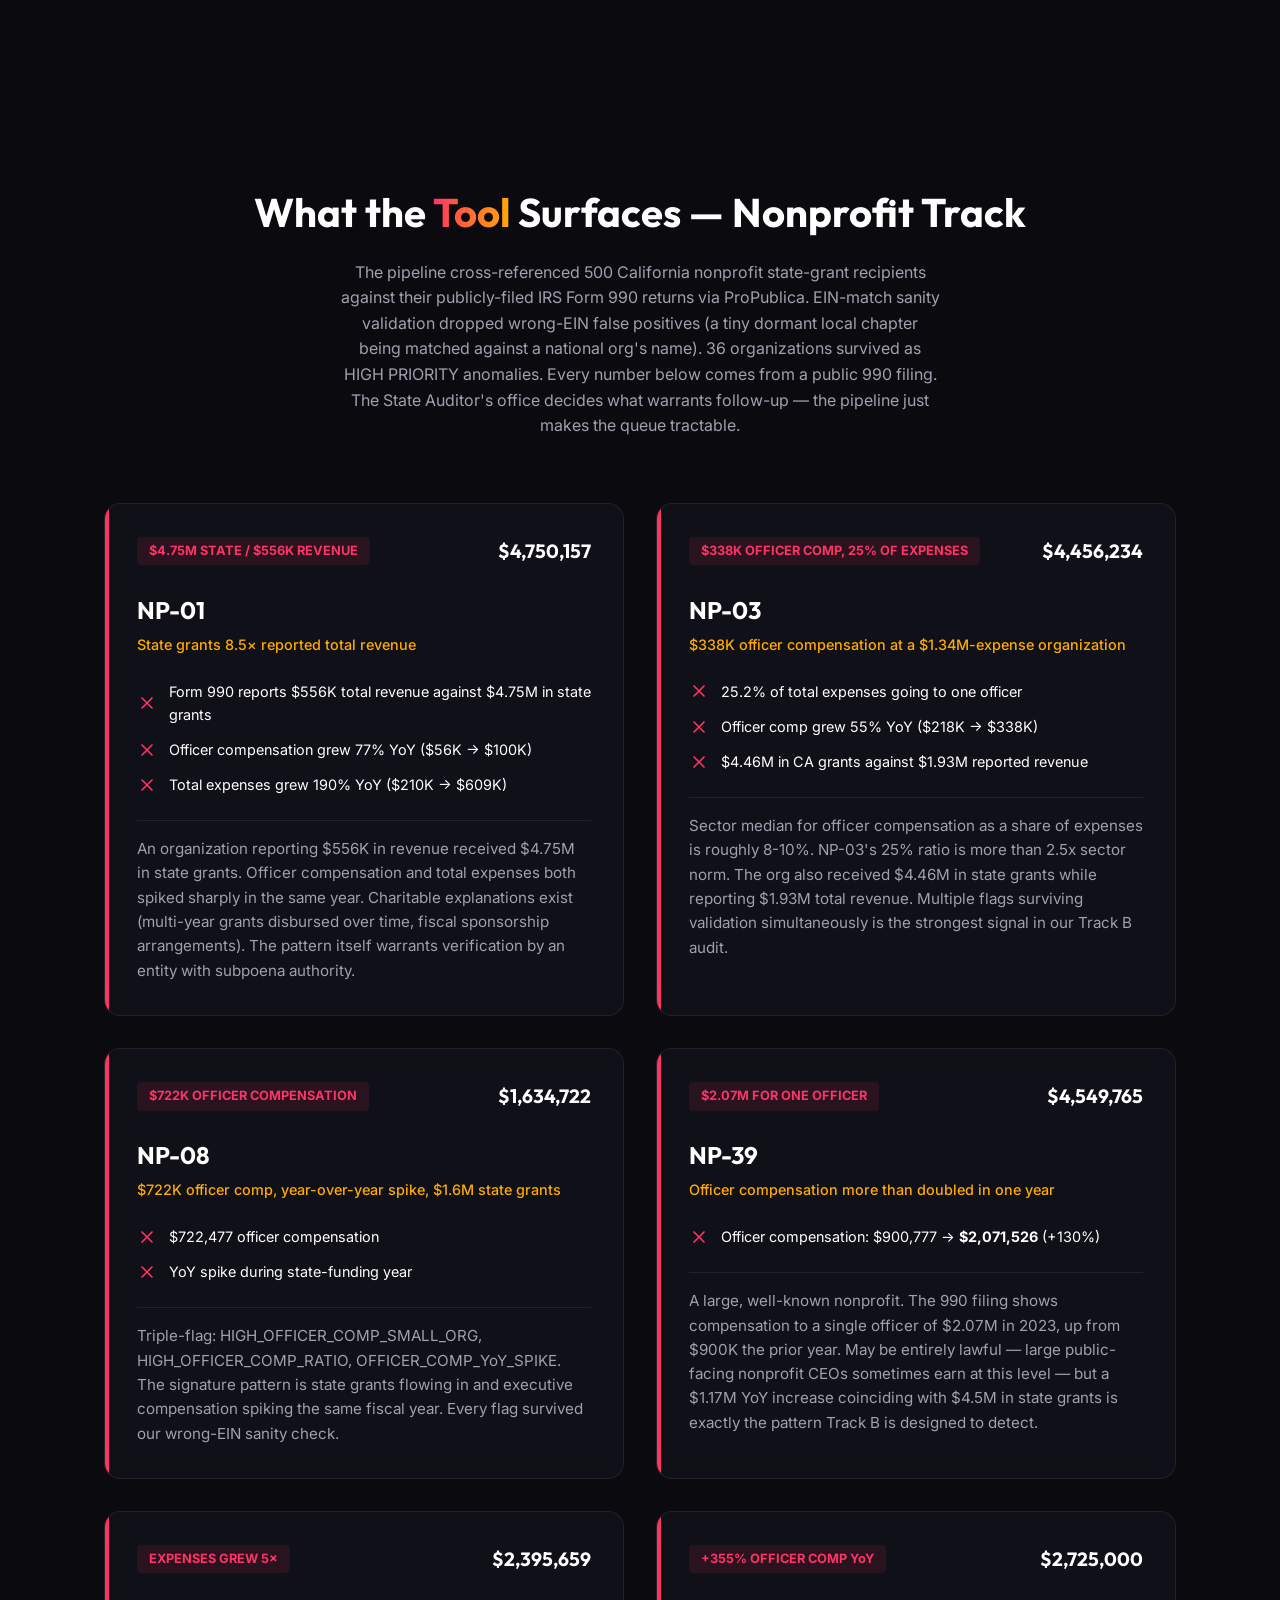
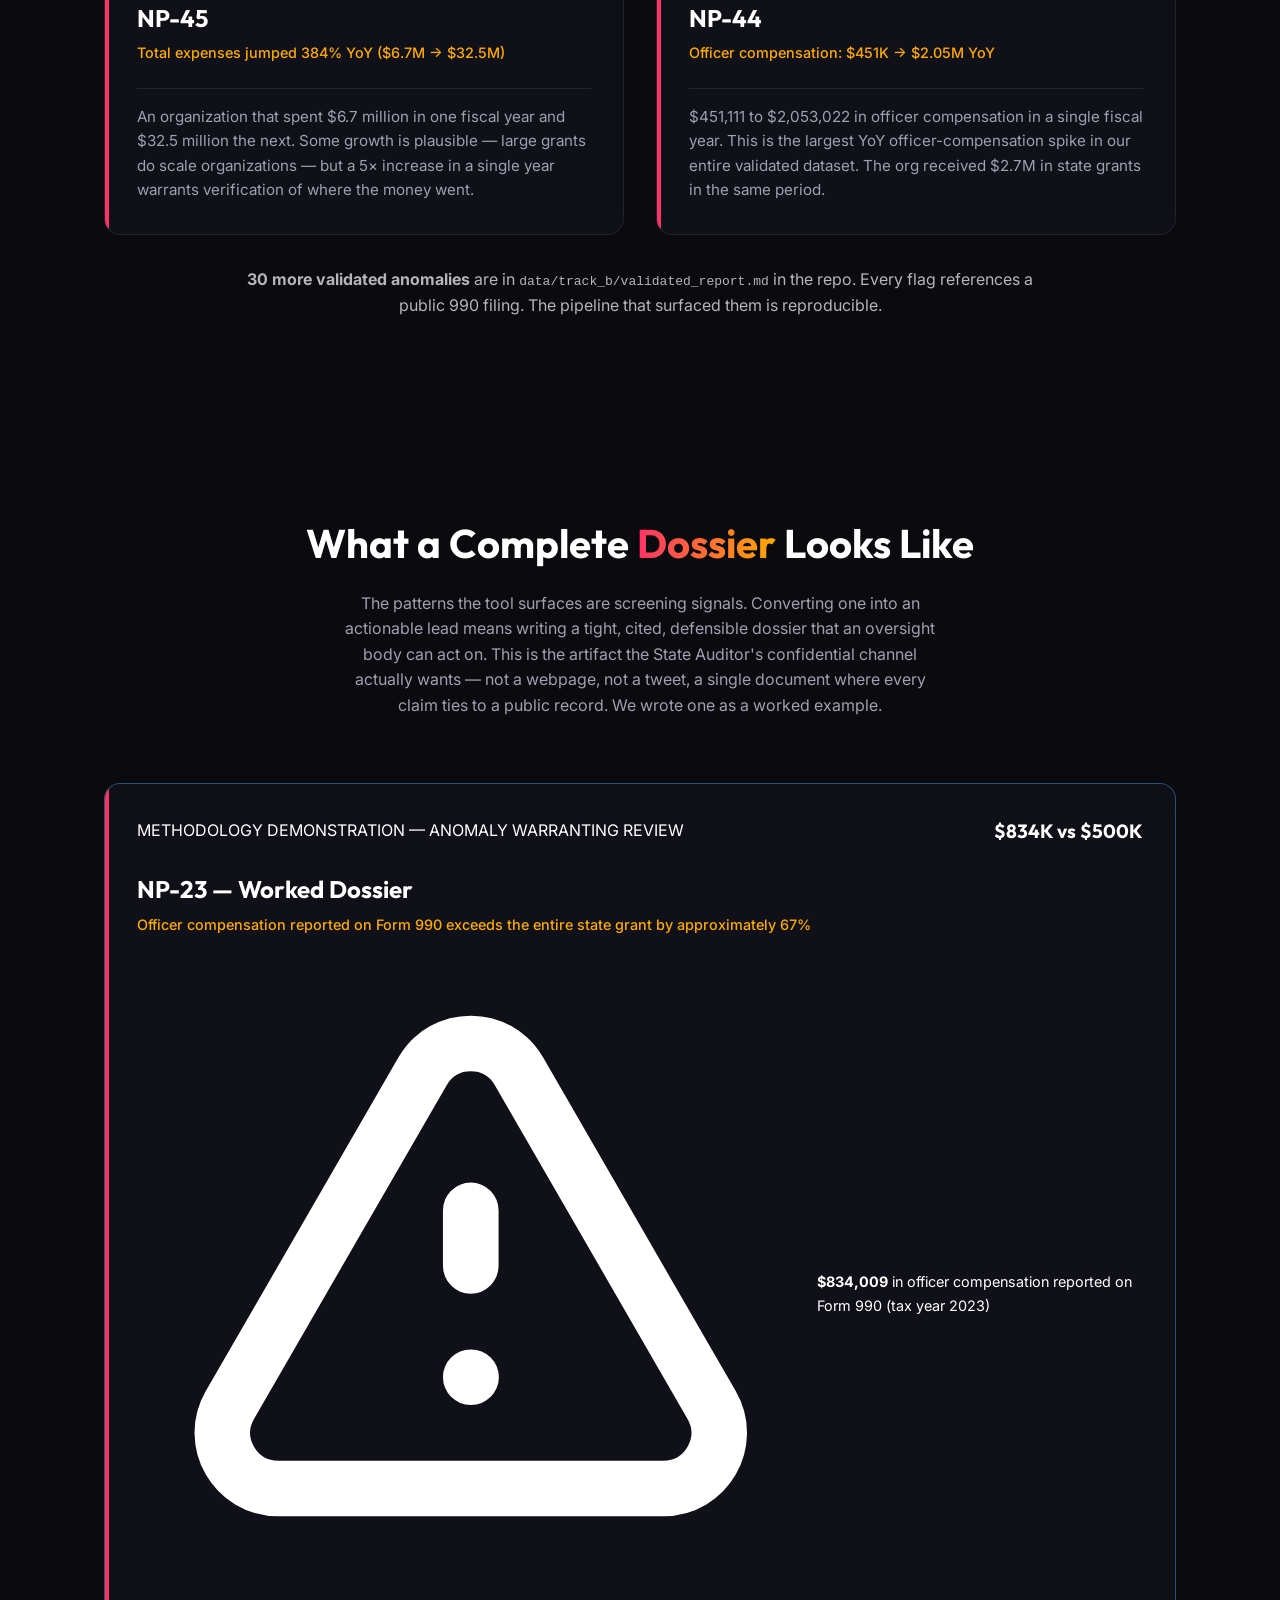
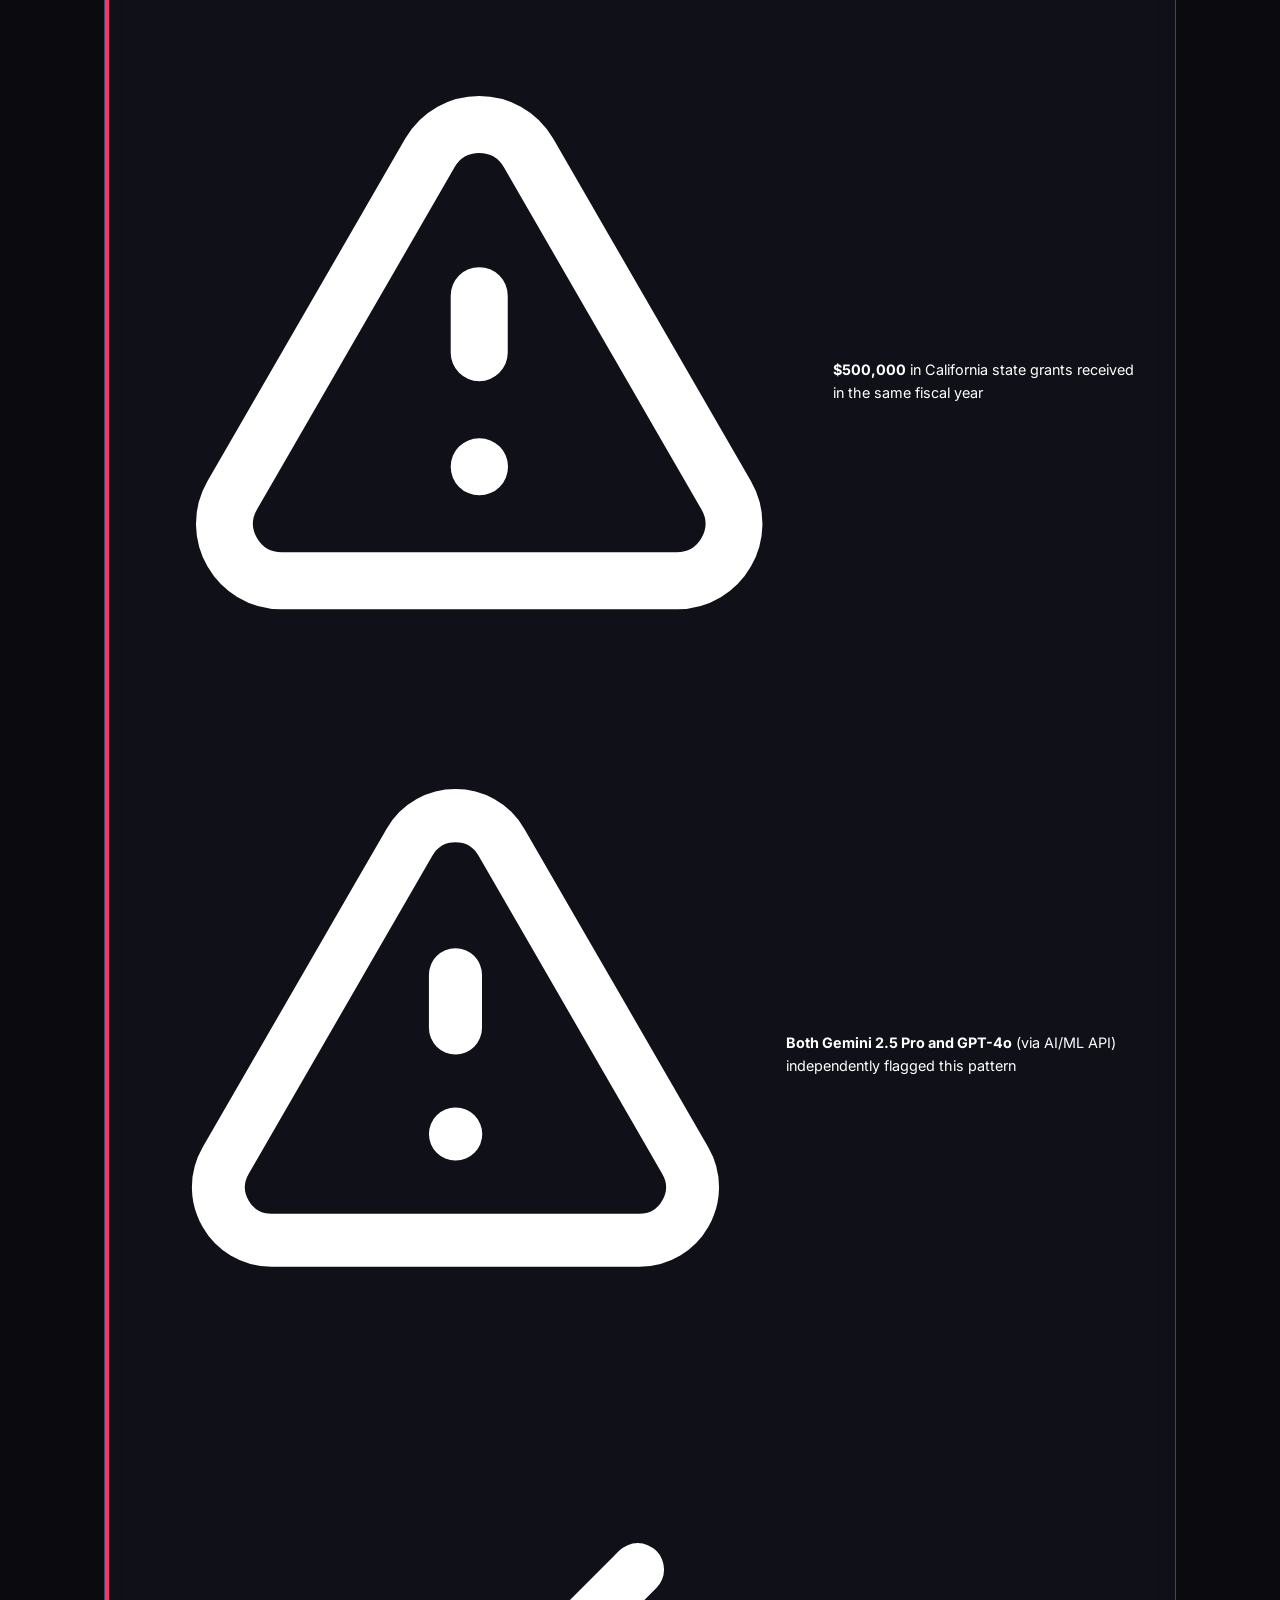
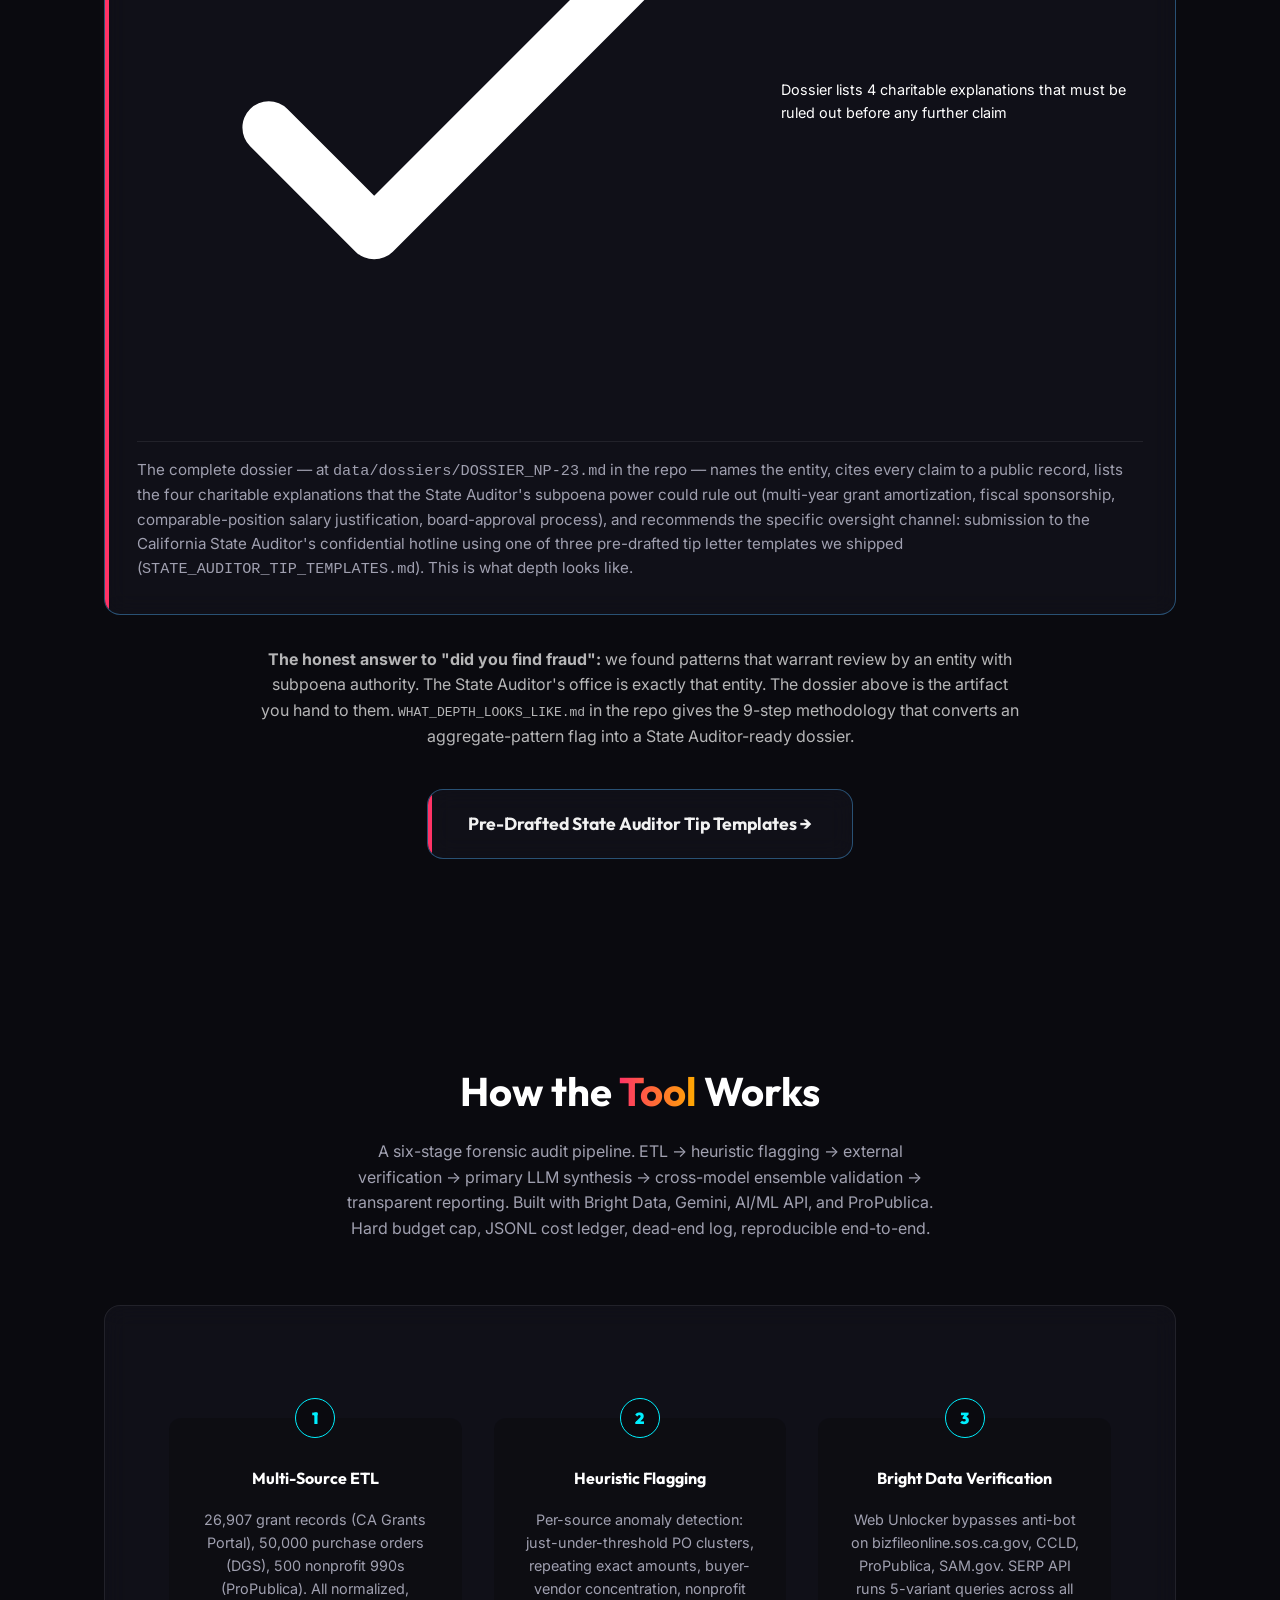
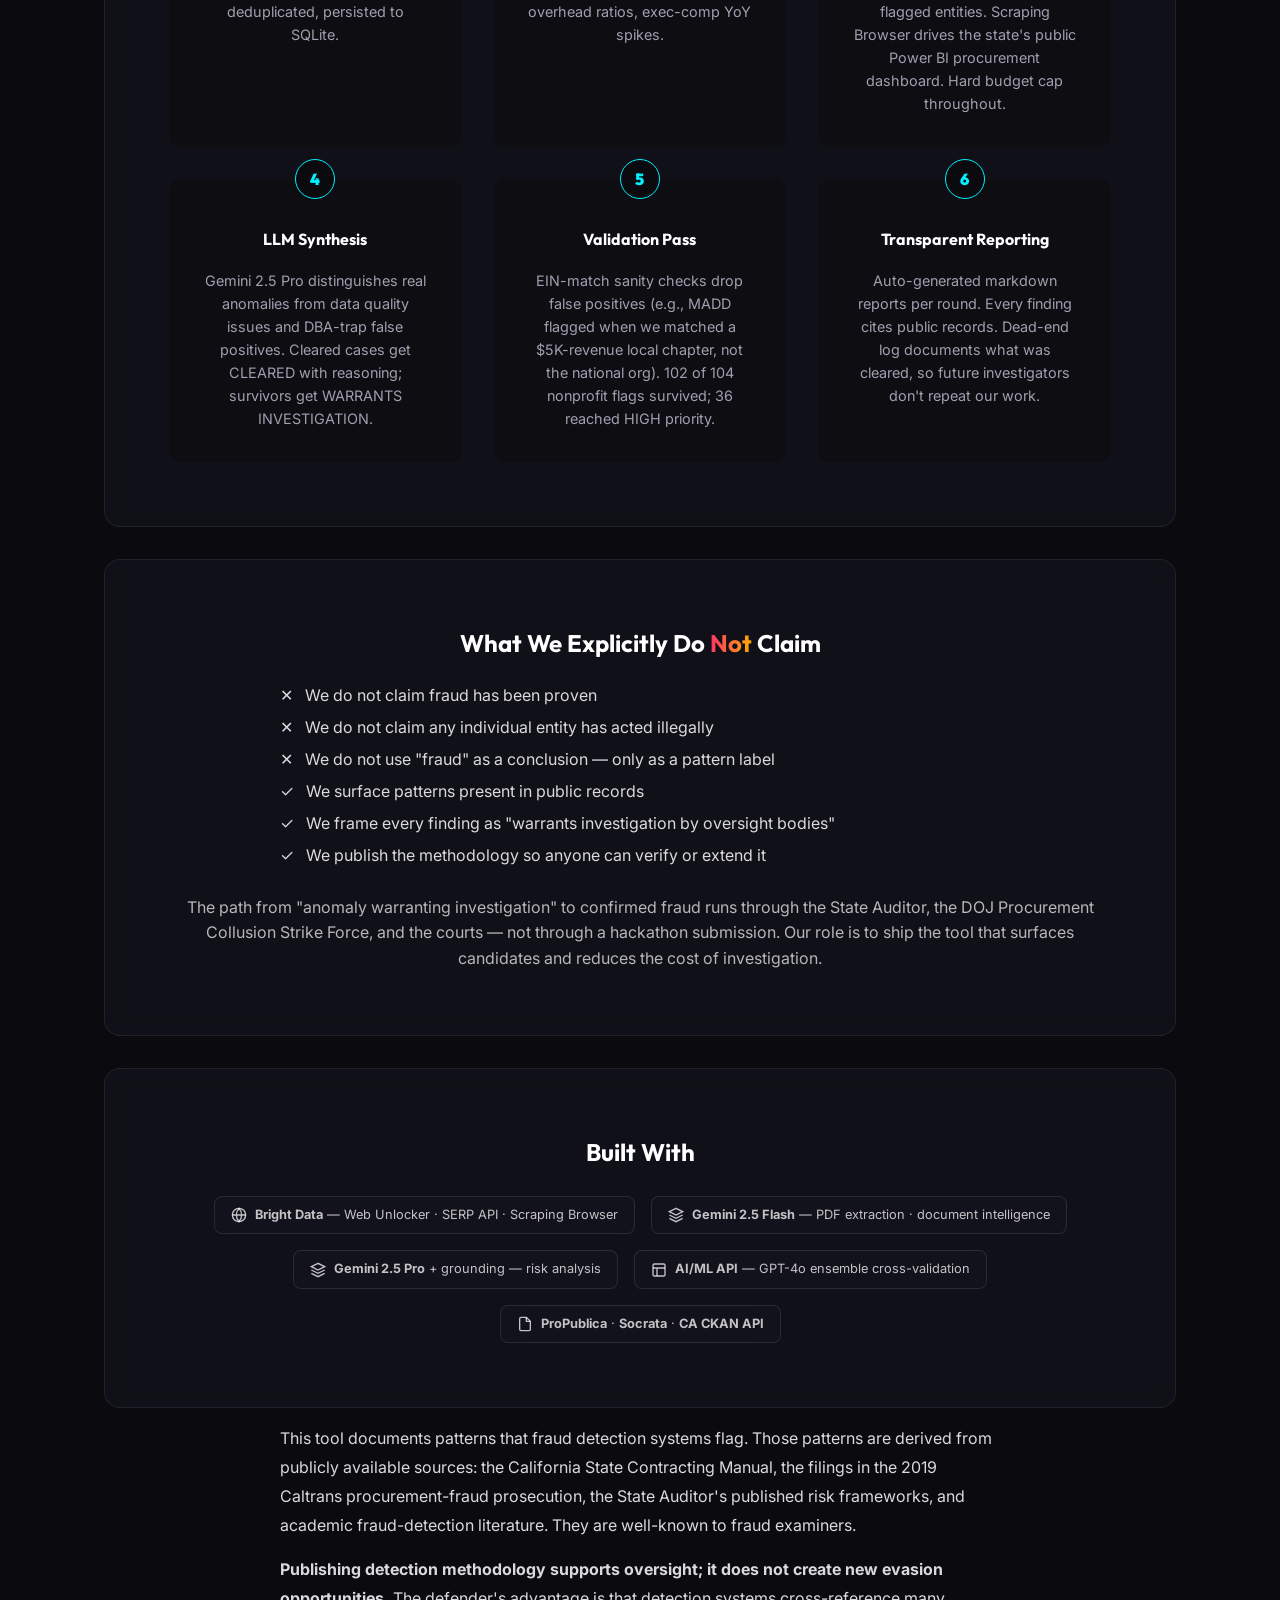
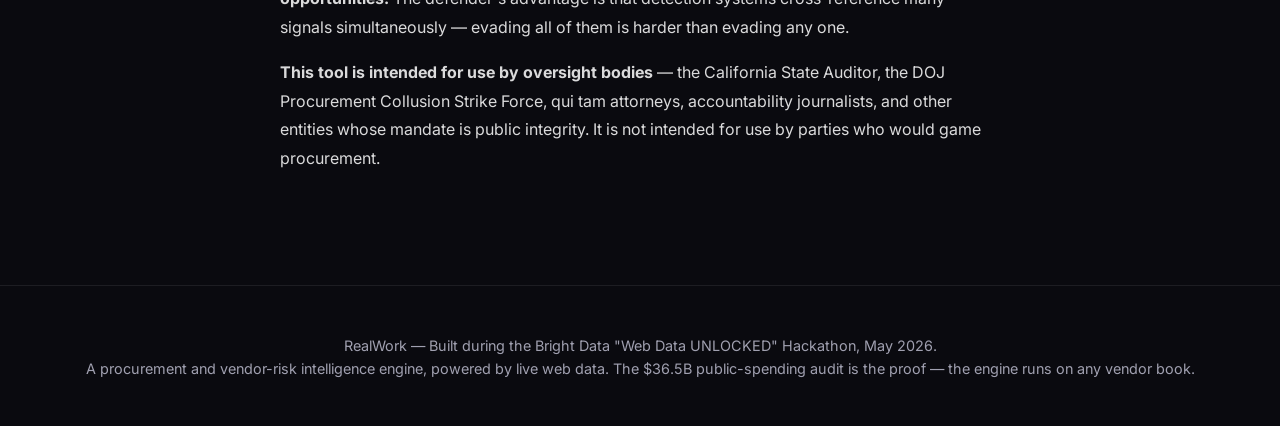
==== commit 04f98136: "Redact named nonprofits to anon IDs; clear Panini/DGS fire-response finding - Replace 66 nonprofit n" ====
--- a/docs/index.html
+++ b/docs/index.html
@@ -22,7 +22,6 @@
         <div class="nav-links">
             <a href="#alliance" style="color: rgba(80,255,180,0.9);">● LA Alliance Live</a>
             <a href="#audit">The Gap</a>
-            <a href="#lead">DGS Patterns</a>
             <a href="#patterns">Nonprofit Patterns</a>
             <a href="#methodology">Methodology</a>
             <a href="submit-a-tip.html" style="color: rgba(80,180,255,0.85);">Submit a Tip</a>
@@ -166,96 +165,6 @@
         </div>
     </section>
 
-    <section id="lead" class="section">
-        <div class="section-header">
-            <h2>What the <span class="accent-text">Tool</span> Surfaces</h2>
-            <p>The pipeline ran against 50,000 DGS purchase orders and surfaced six threshold-edge patterns matching documented procurement-fraud signatures. The strongest example is below. <strong>Note the framing:</strong> we are not accusing anyone. We are showing what the audit tool flags and how it honestly weakens those flags when contextual evidence emerges — exactly the calibration the State Auditor's office needs.</p>
-        </div>
-
-        <div class="case-card glass" style="border-color: rgba(255,180,80,0.4);">
-            <div class="case-header">
-                <span class="tag warning">THRESHOLD-CEILING PATTERN — CONTEXT-DEPENDENT</span>
-                <span class="amount">$599,300</span>
-            </div>
-            <h3>The $49,950 Pattern</h3>
-            <p class="grant-type">12 purchase orders at exactly $49,950 each — $50 below the competitive-bidding threshold</p>
-
-            <div class="evidence-list">
-                <div class="evidence-item fail">
-                    <svg fill="none" stroke="currentColor" viewBox="0 0 24 24"><path stroke-linecap="round" stroke-linejoin="round" stroke-width="2" d="M6 18L18 6M6 6l12 12"></path></svg>
-                    <span><strong>All 12 amounts identical to the dollar — $49,950, not approximate</strong></span>
-                </div>
-                <div class="evidence-item fail">
-                    <svg fill="none" stroke="currentColor" viewBox="0 0 24 24"><path stroke-linecap="round" stroke-linejoin="round" stroke-width="2" d="M6 18L18 6M6 6l12 12"></path></svg>
-                    <span>5 of 6 most recent contracts signed by a single named procurement officer at Cal Fire</span>
-                </div>
-                <div class="evidence-item fail">
-                    <svg fill="none" stroke="currentColor" viewBox="0 0 24 24"><path stroke-linecap="round" stroke-linejoin="round" stroke-width="2" d="M6 18L18 6M6 6l12 12"></path></svg>
-                    <span>No subcontractors disclosed on any PO (rules out DBE pass-through fraud variant)</span>
-                </div>
-                <div class="evidence-item success">
-                    <svg fill="none" stroke="currentColor" viewBox="0 0 24 24"><path stroke-linecap="round" stroke-linejoin="round" stroke-width="2" d="M5 13l4 4L19 7"></path></svg>
-                    <span>Charitable context confirmed: Cal Fire was actively battling the King Fire (Aug 14–18) and Dillon Fire (Aug 28+) during this window</span>
-                </div>
-            </div>
-            <p class="summary">
-                <strong>The honest read:</strong> California's State Contracting Manual prohibits "splitting purchases" to evade competitive bidding (Public Contract Code §§ 10301-10340 require formal bidding above $50,000), and the 2019 Caltrans bid-rigging prosecution (USA v. Yong, Miller, Opp — 49-78 month sentences, $3M restitution) was built on a similar fact pattern.
-                <br><br>
-                <strong>However, the dates fall during a real wildfire emergency.</strong> Cal Fire ramped from ~55 personnel on August 14 to ~1,760 personnel at the Dillon Fire's September 5 peak. Multiple food orders to one caterer in tight succession during active fire response is plausible, and emergency procurement has expedited rules.
-                <br><br>
-                <strong>What the fire context does not explain:</strong> why every PO rounded to exactly $49,950. Genuine emergency procurement scales with actual crew size — 256 firefighters needs less than 1,760 does. Identical-amount POs across a span where crew size varied 7× looks more like "use the threshold as a default PO ceiling" than "this is what the food actually cost."
-                <br><br>
-                This is now reframed as a <strong>threshold-ceiling pattern</strong> warranting a State Auditor review of two questions: (1) is exactly $49,950 the default PO size for this procurement officer, regardless of actual need, and (2) what was the per-meal unit cost across the 12 POs. Answering either definitively requires line-item access the public Power BI does not currently expose.
-            </p>
-        </div>
-
-        <div style="margin-top: 2rem;">
-            <h3 style="text-align: center; font-family: 'Outfit', sans-serif; font-weight: 700; margin-bottom: 1.5rem; color: rgba(255,255,255,0.85);">Five more vendors with the same pattern</h3>
-            <div class="grid-2 case-studies">
-
-                <div class="case-card glass">
-                    <div class="case-header">
-                        <span class="tag warning">REPEATED THRESHOLD-EDGE POs</span>
-                        <span class="amount">28 POs</span>
-                    </div>
-                    <h3>McKesson Medical-Surgical</h3>
-                    <p class="grant-type">$4,943-$4,957 to Correctional Health Care Services — 93% buyer concentration</p>
-                    <p class="summary">28 purchase orders clustered just under the $5,000 micro-purchase threshold, 93% to a single buyer, repeating "medical supplies" description. Plausible legitimate explanation: recurring supply orders. The pattern still warrants surface review.</p>
-                </div>
-
-                <div class="case-card glass">
-                    <div class="case-header">
-                        <span class="tag warning">FUEL ORDERS AT THRESHOLD</span>
-                        <span class="amount">13 POs</span>
-                    </div>
-                    <h3>Falcon Fuels Inc</h3>
-                    <p class="grant-type">~$4,999 to Cal Fire (85% concentration) — "fuel for dept vehicles"</p>
-                    <p class="summary">13 fuel purchase orders just under the $5K threshold, same buyer, same description. Could be emergency fuel during fire response, could be the same pattern as Panini Time at smaller dollar amounts. Worth a closer look.</p>
-                </div>
-
-                <div class="case-card glass">
-                    <div class="case-header">
-                        <span class="tag danger">IDENTICAL AMOUNTS IN 3 DAYS</span>
-                        <span class="amount">3 × $4,999</span>
-                    </div>
-                    <h3>Progressive Medical, Inc.</h3>
-                    <p class="grant-type">3 POs at exactly $4,999 within 3 days — single buyer, identical scope</p>
-                    <p class="summary">3 purchase orders at precisely $4,999 issued over a 3-day window, 100% to Correctional Health Care, all with description "negative pressure wound therapy rental." The exact-amount-plus-tight-timing combination is the strongest split-contract signature we found at this threshold.</p>
-                </div>
-
-                <div class="case-card glass">
-                    <div class="case-header">
-                        <span class="tag warning">CYLINDER RENTAL CLUSTER</span>
-                        <span class="amount">6 POs</span>
-                    </div>
-                    <h3>Airgas USA LLC</h3>
-                    <p class="grant-type">6 POs at ~$4,999 to Air Resources Board — "cylinder rental"</p>
-                    <p class="summary">3 contracts in a single 7-day window, all at the threshold edge, same description. Pattern matches but vendor itself is large and reputable — likely benign procurement habit rather than intentional avoidance.</p>
-                </div>
-            </div>
-        </div>
-    </section>
-
     <section id="patterns" class="section">
         <div class="section-header">
             <h2>What the <span class="accent-text">Tool</span> Surfaces — Nonprofit Track</h2>
@@ -269,7 +178,7 @@
                     <span class="tag danger">$4.75M STATE / $556K REVENUE</span>
                     <span class="amount">$4,750,157</span>
                 </div>
-                <h3>Finish First Academy</h3>
+                <h3>NP-01</h3>
                 <p class="grant-type">State grants 8.5× reported total revenue</p>
                 <div class="evidence-list">
                     <div class="evidence-item fail">
@@ -293,7 +202,7 @@
                     <span class="tag danger">$338K OFFICER COMP, 25% OF EXPENSES</span>
                     <span class="amount">$4,456,234</span>
                 </div>
-                <h3>Land Together</h3>
+                <h3>NP-03</h3>
                 <p class="grant-type">$338K officer compensation at a $1.34M-expense organization</p>
                 <div class="evidence-list">
                     <div class="evidence-item fail">
@@ -309,7 +218,7 @@
                         <span>$4.46M in CA grants against $1.93M reported revenue</span>
                     </div>
                 </div>
-                <p class="summary">Sector median for officer compensation as a share of expenses is roughly 8-10%. Land Together's 25% ratio is more than 2.5x sector norm. The org also received $4.46M in state grants while reporting $1.93M total revenue. Multiple flags surviving validation simultaneously is the strongest signal in our Track B audit.</p>
+                <p class="summary">Sector median for officer compensation as a share of expenses is roughly 8-10%. NP-03's 25% ratio is more than 2.5x sector norm. The org also received $4.46M in state grants while reporting $1.93M total revenue. Multiple flags surviving validation simultaneously is the strongest signal in our Track B audit.</p>
             </div>
 
             <div class="case-card glass">
@@ -317,7 +226,7 @@
                     <span class="tag danger">$722K OFFICER COMPENSATION</span>
                     <span class="amount">$1,634,722</span>
                 </div>
-                <h3>Veterans Transition Center of California</h3>
+                <h3>NP-08</h3>
                 <p class="grant-type">$722K officer comp, year-over-year spike, $1.6M state grants</p>
                 <div class="evidence-list">
                     <div class="evidence-item fail">
@@ -337,7 +246,7 @@
                     <span class="tag danger">$2.07M FOR ONE OFFICER</span>
                     <span class="amount">$4,549,765</span>
                 </div>
-                <h3>Golden Gate National Parks Conservancy</h3>
+                <h3>NP-39</h3>
                 <p class="grant-type">Officer compensation more than doubled in one year</p>
                 <div class="evidence-list">
                     <div class="evidence-item fail">
@@ -353,7 +262,7 @@
                     <span class="tag danger">EXPENSES GREW 5×</span>
                     <span class="amount">$2,395,659</span>
                 </div>
-                <h3>CityServe Network</h3>
+                <h3>NP-45</h3>
                 <p class="grant-type">Total expenses jumped 384% YoY ($6.7M → $32.5M)</p>
                 <p class="summary">An organization that spent $6.7 million in one fiscal year and $32.5 million the next. Some growth is plausible — large grants do scale organizations — but a 5× increase in a single year warrants verification of where the money went.</p>
             </div>
@@ -363,7 +272,7 @@
                     <span class="tag danger">+355% OFFICER COMP YoY</span>
                     <span class="amount">$2,725,000</span>
                 </div>
-                <h3>Community Action Partnership of Kern</h3>
+                <h3>NP-44</h3>
                 <p class="grant-type">Officer compensation: $451K → $2.05M YoY</p>
                 <p class="summary">$451,111 to $2,053,022 in officer compensation in a single fiscal year. This is the largest YoY officer-compensation spike in our entire validated dataset. The org received $2.7M in state grants in the same period.</p>
             </div>
@@ -385,7 +294,7 @@
                 <span class="tag warning">METHODOLOGY DEMONSTRATION — ANOMALY WARRANTING REVIEW</span>
                 <span class="amount">$834K vs $500K</span>
             </div>
-            <h3>Trybe, Inc. — Worked Dossier</h3>
+            <h3>NP-23 — Worked Dossier</h3>
             <p class="grant-type">Officer compensation reported on Form 990 exceeds the entire state grant by approximately 67%</p>
 
             <div class="evidence-list">
@@ -407,7 +316,7 @@
                 </div>
             </div>
             <p class="summary">
-                The complete dossier — at <code>data/dossiers/DOSSIER_trybe_inc.md</code> in the repo — names the entity, cites every claim to a public record, lists the four charitable explanations that the State Auditor's subpoena power could rule out (multi-year grant amortization, fiscal sponsorship, comparable-position salary justification, board-approval process), and recommends the specific oversight channel: submission to the California State Auditor's confidential hotline using one of three pre-drafted tip letter templates we shipped (<code>STATE_AUDITOR_TIP_TEMPLATES.md</code>). This is what depth looks like.
+                The complete dossier — at <code>data/dossiers/DOSSIER_NP-23.md</code> in the repo — names the entity, cites every claim to a public record, lists the four charitable explanations that the State Auditor's subpoena power could rule out (multi-year grant amortization, fiscal sponsorship, comparable-position salary justification, board-approval process), and recommends the specific oversight channel: submission to the California State Auditor's confidential hotline using one of three pre-drafted tip letter templates we shipped (<code>STATE_AUDITOR_TIP_TEMPLATES.md</code>). This is what depth looks like.
             </p>
         </div>
 
@@ -443,7 +352,7 @@
                 <div class="method-step">
                     <div class="step-num">3</div>
                     <h4>Bright Data Verification</h4>
-                    <p>Web Unlocker bypasses anti-bot on bizfileonline.sos.ca.gov, CCLD, ProPublica, SAM.gov. SERP API runs 5-variant queries across all flagged entities. Scraping Browser drives the state's public Power BI procurement dashboard — which is where the pipeline surfaced a single named procurement officer signing 5 of 6 just-under-threshold contracts within 17 days. Hard budget cap throughout.</p>
+                    <p>Web Unlocker bypasses anti-bot on bizfileonline.sos.ca.gov, CCLD, ProPublica, SAM.gov. SERP API runs 5-variant queries across all flagged entities. Scraping Browser drives the state's public Power BI procurement dashboard. Hard budget cap throughout.</p>
                 </div>
                 <div class="method-step">
                     <div class="step-num">4</div>
